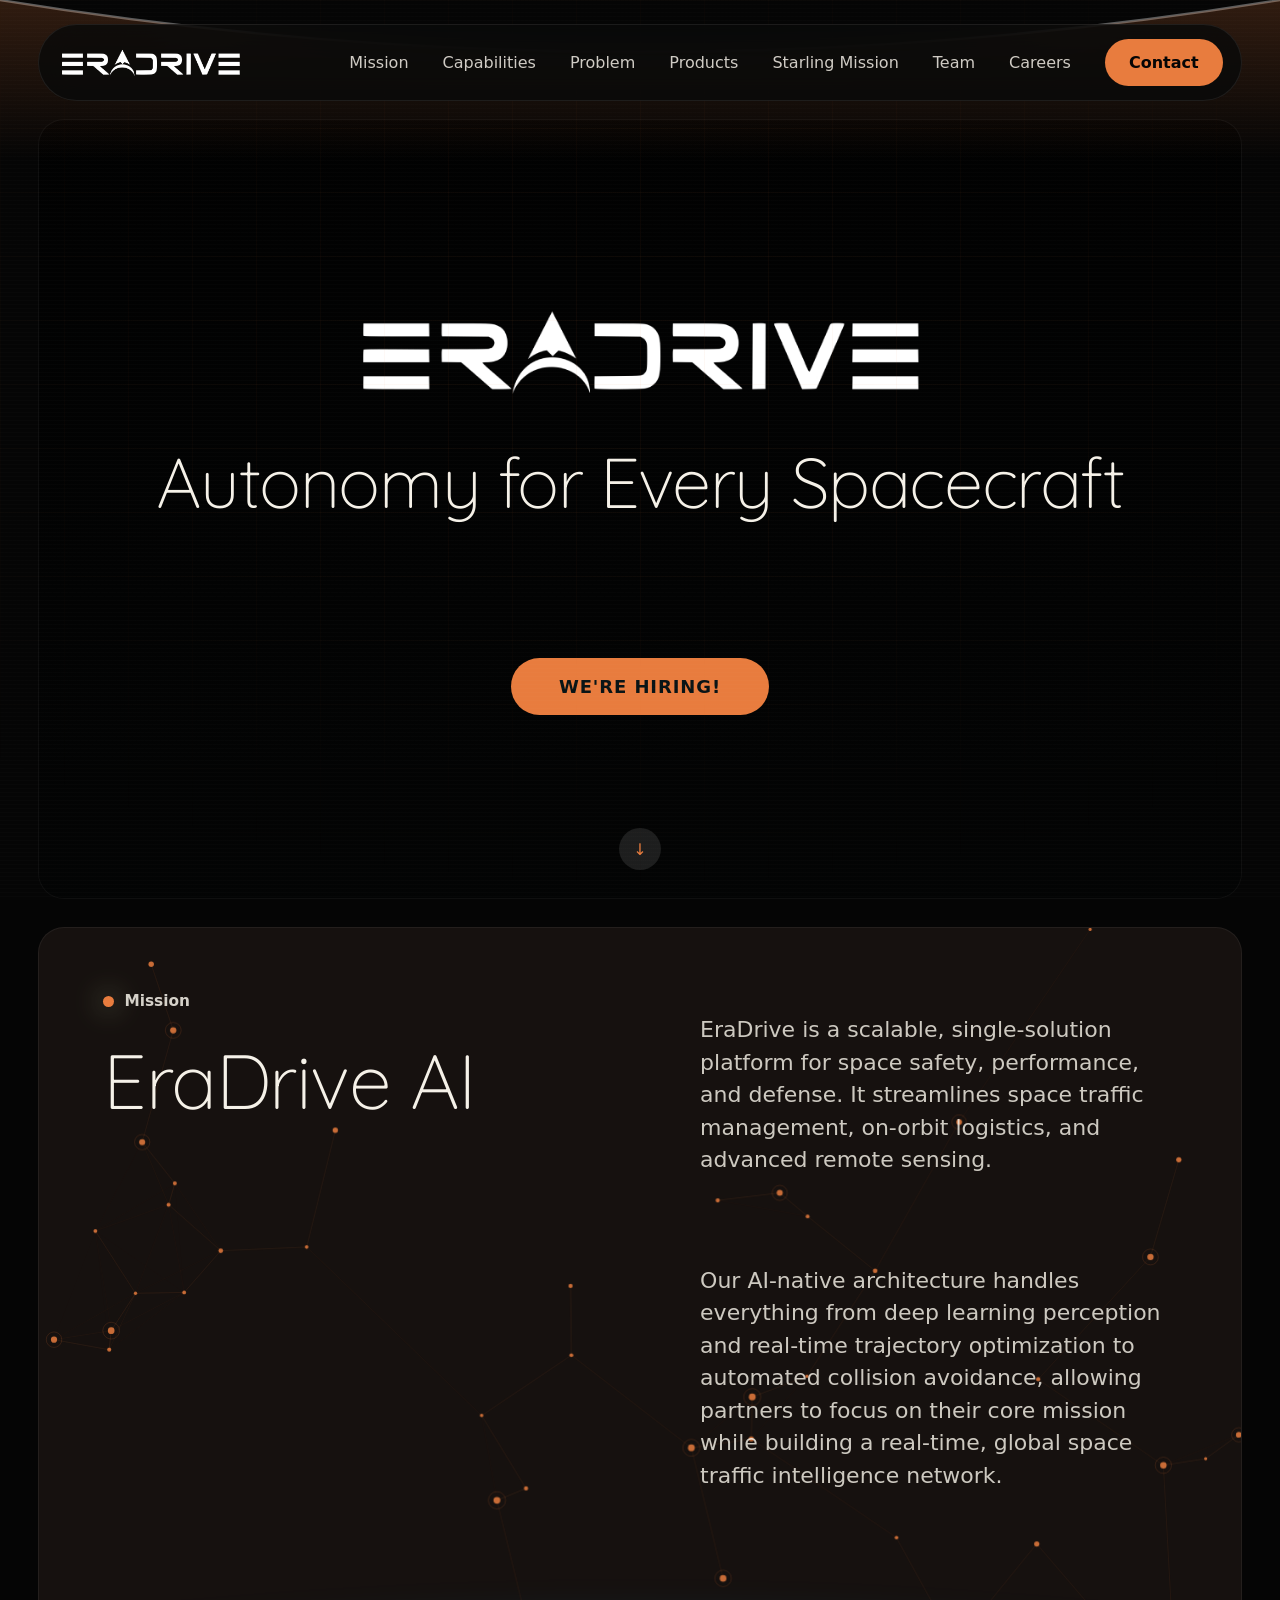
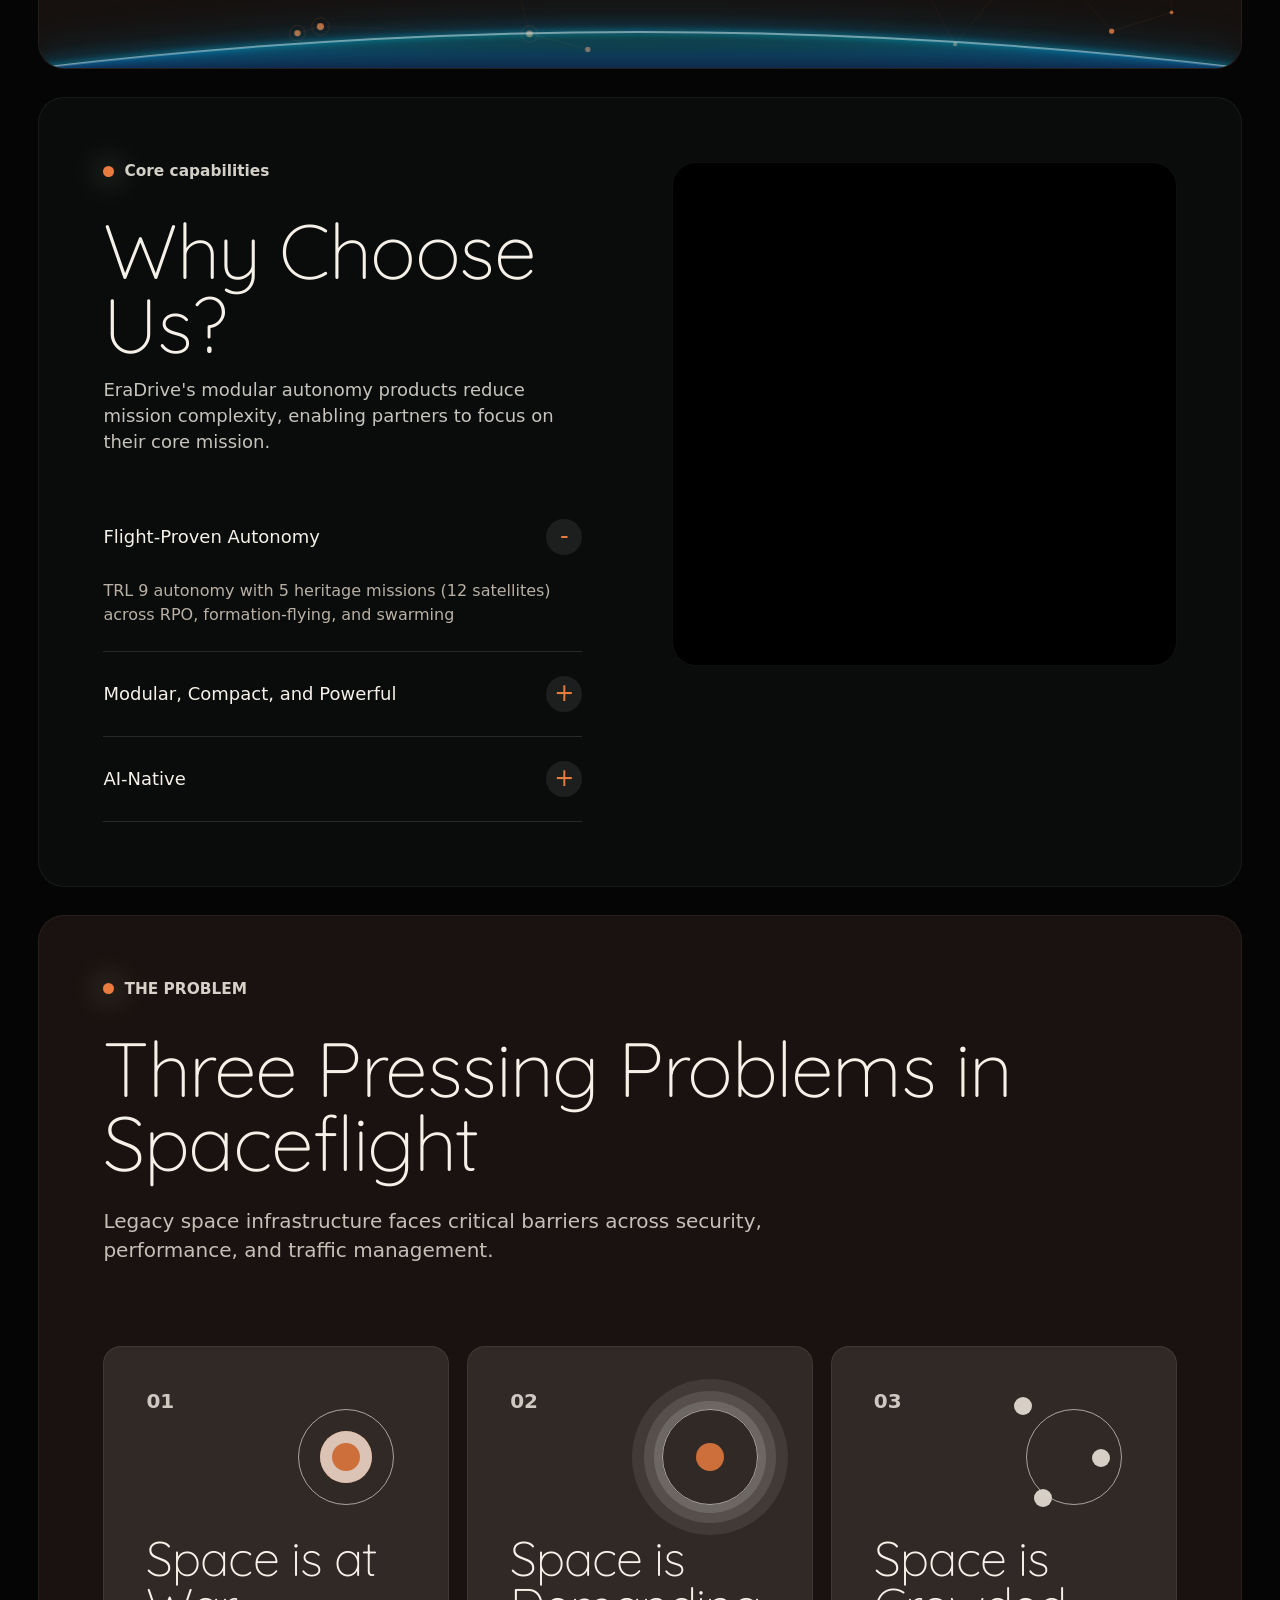
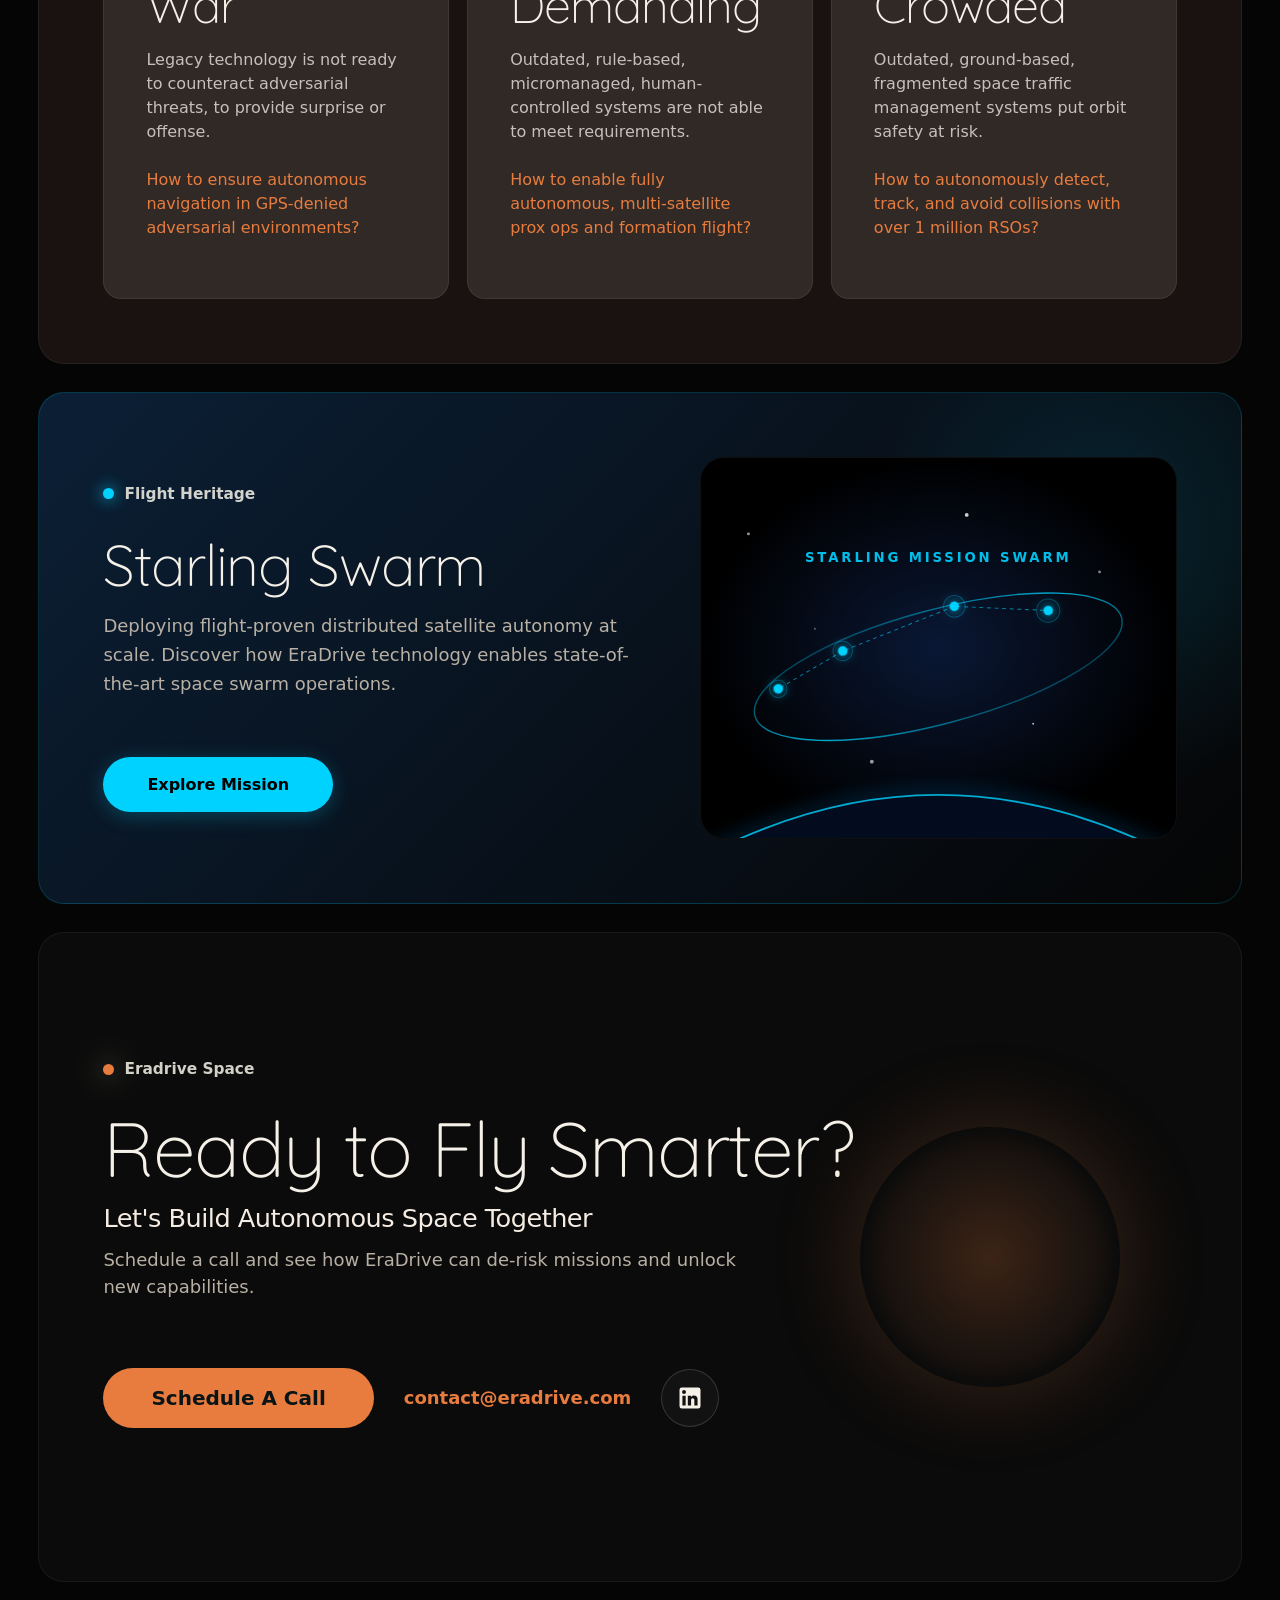
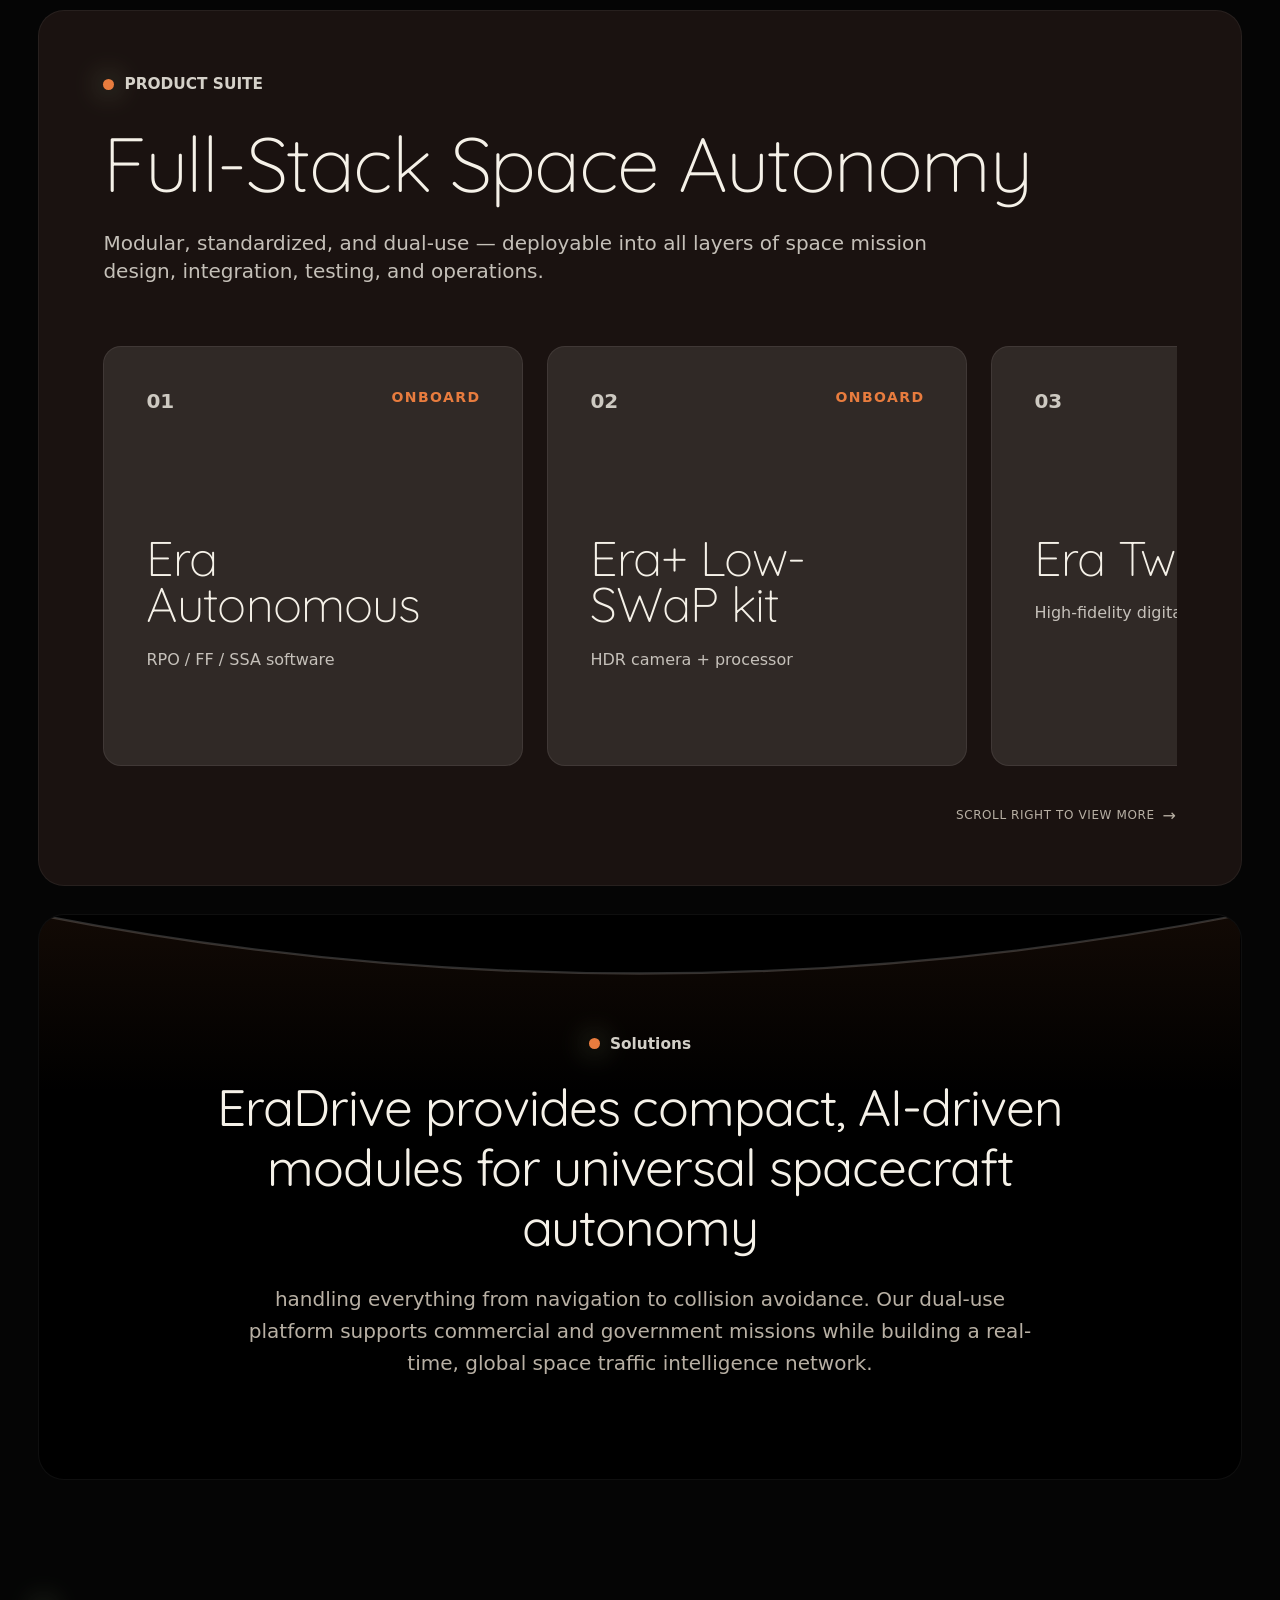
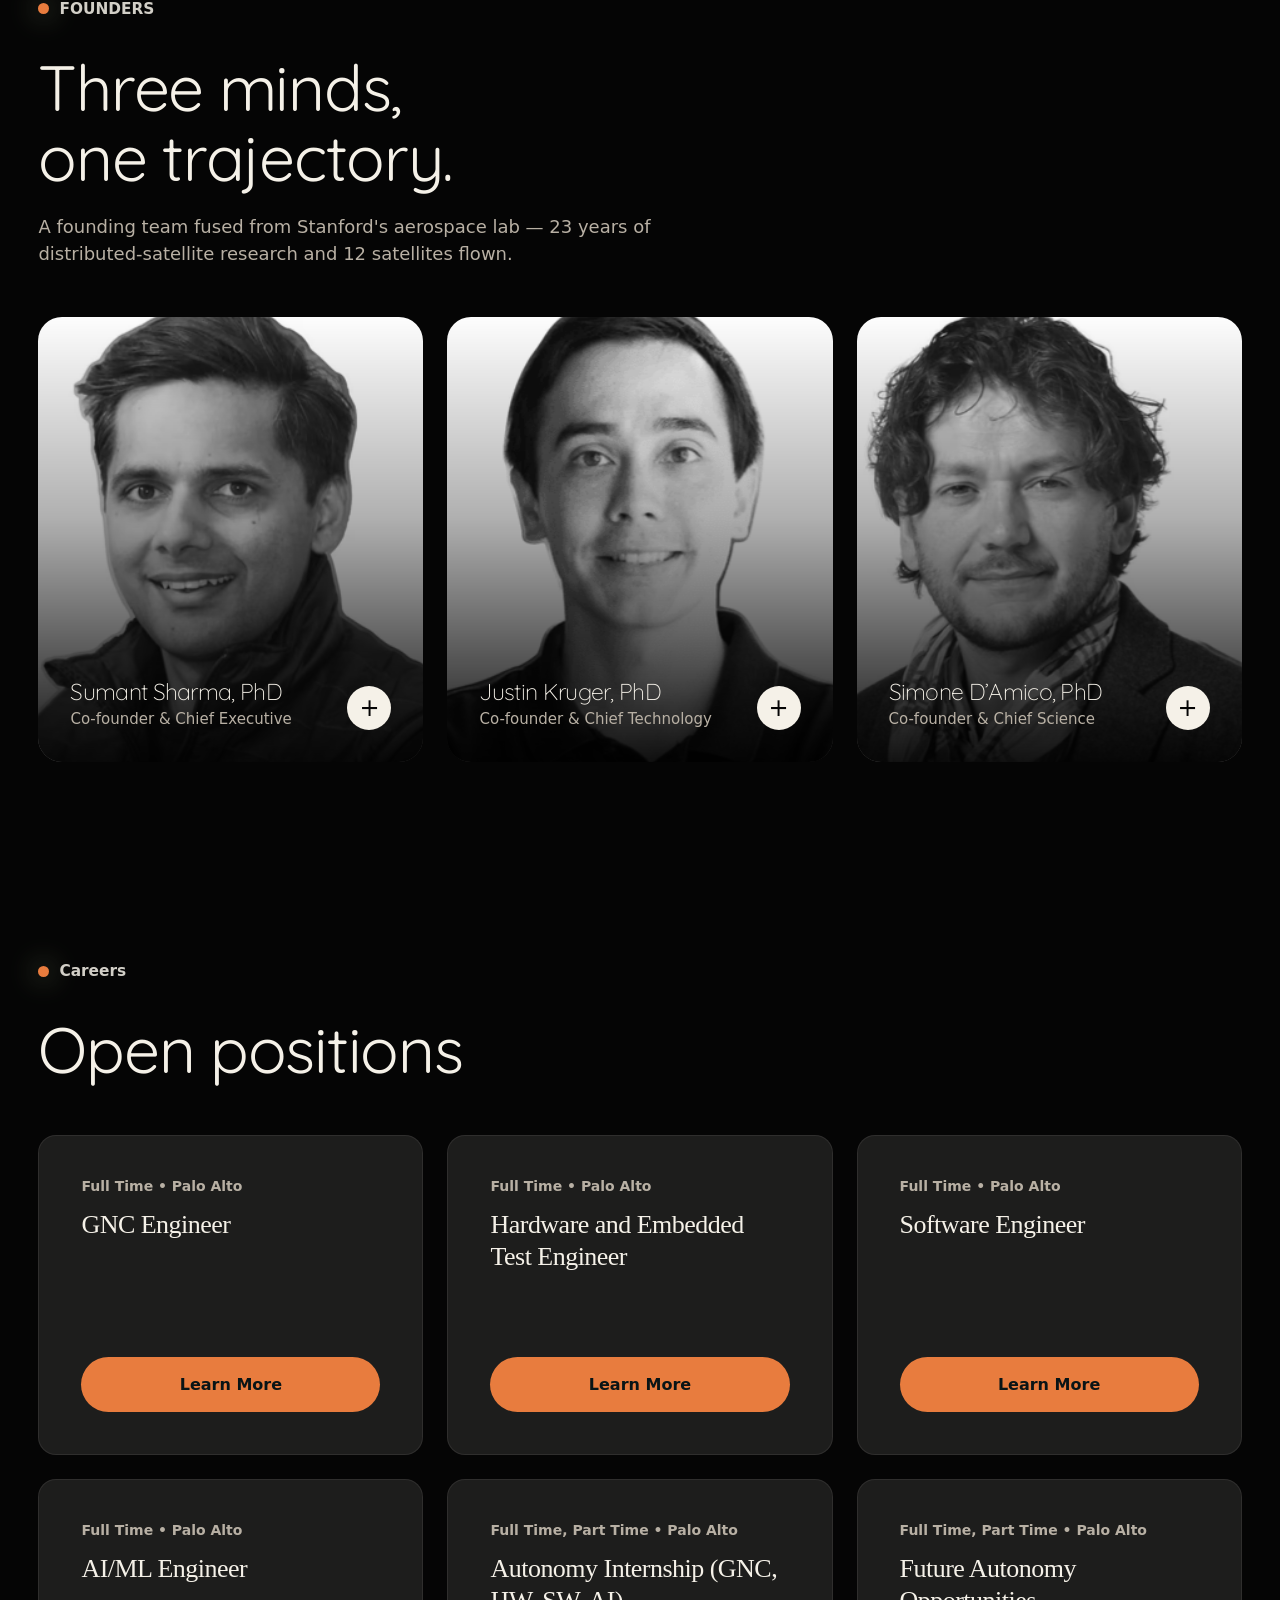
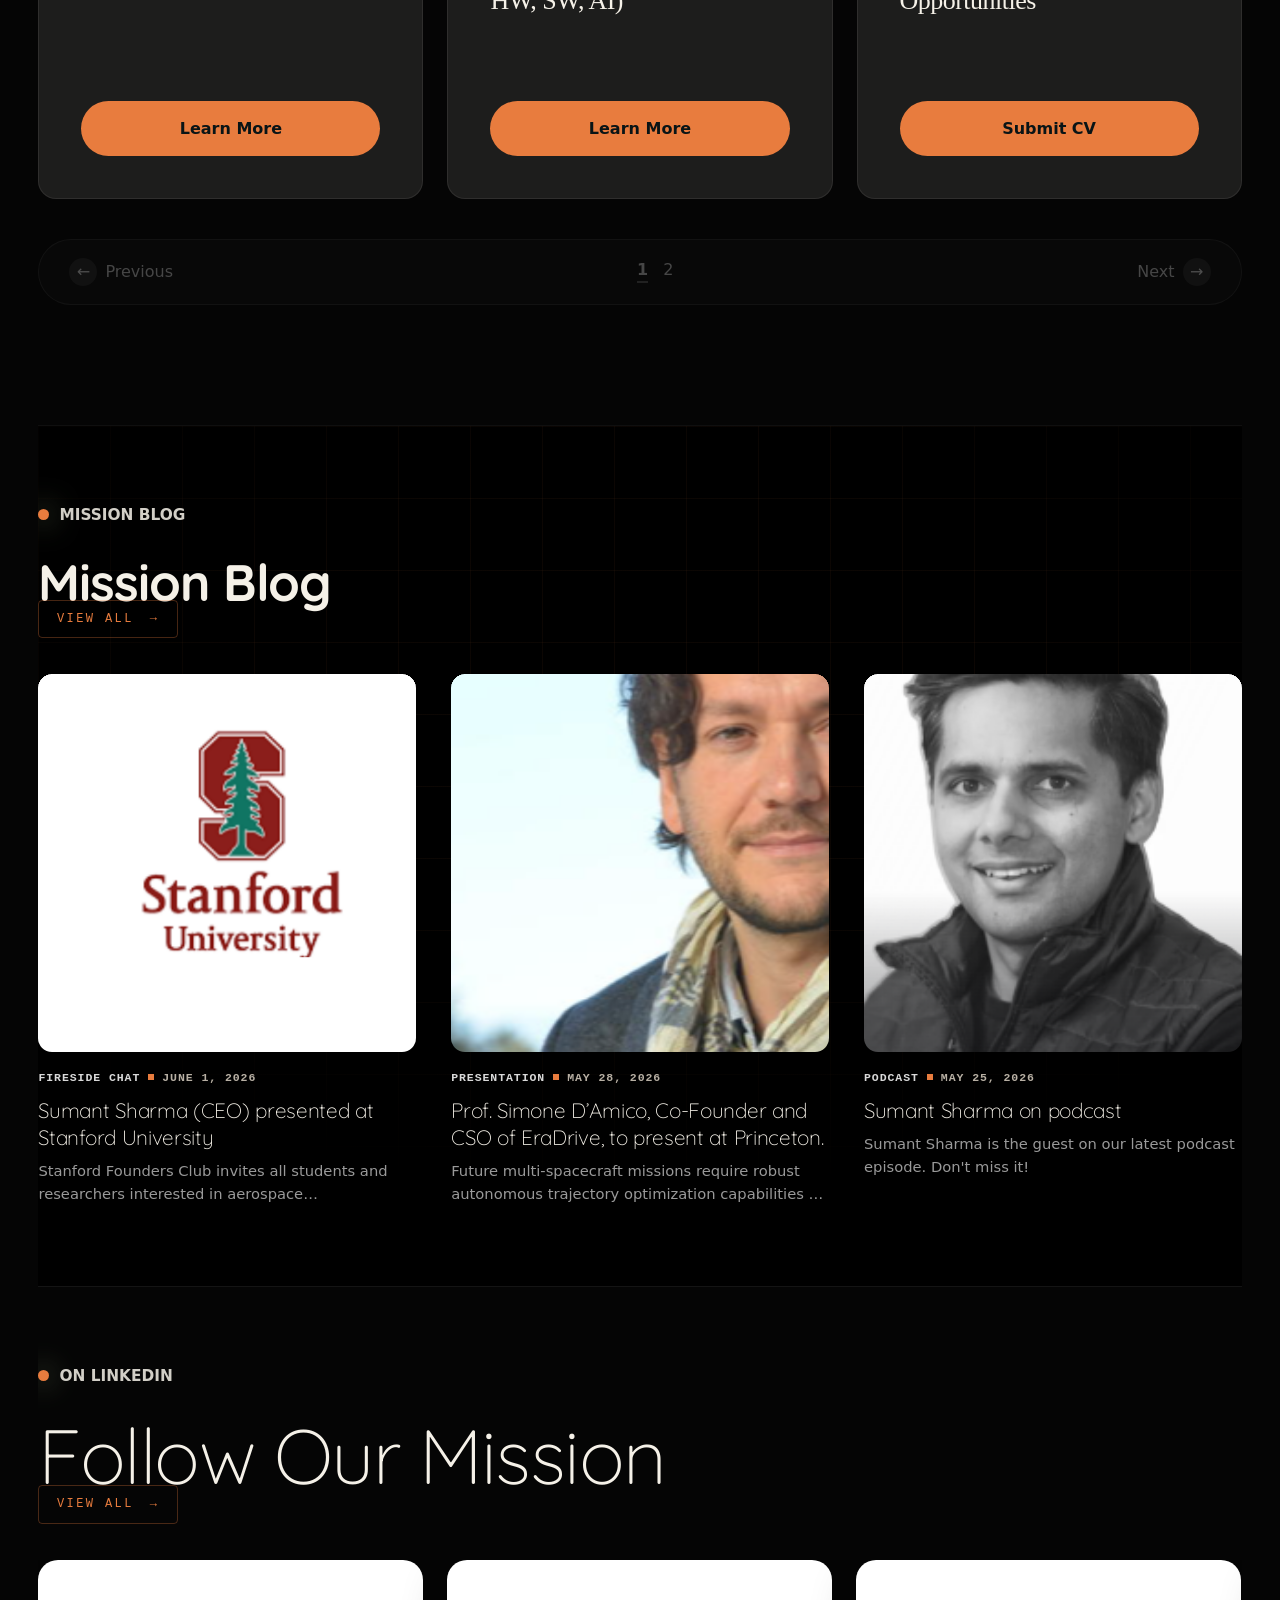
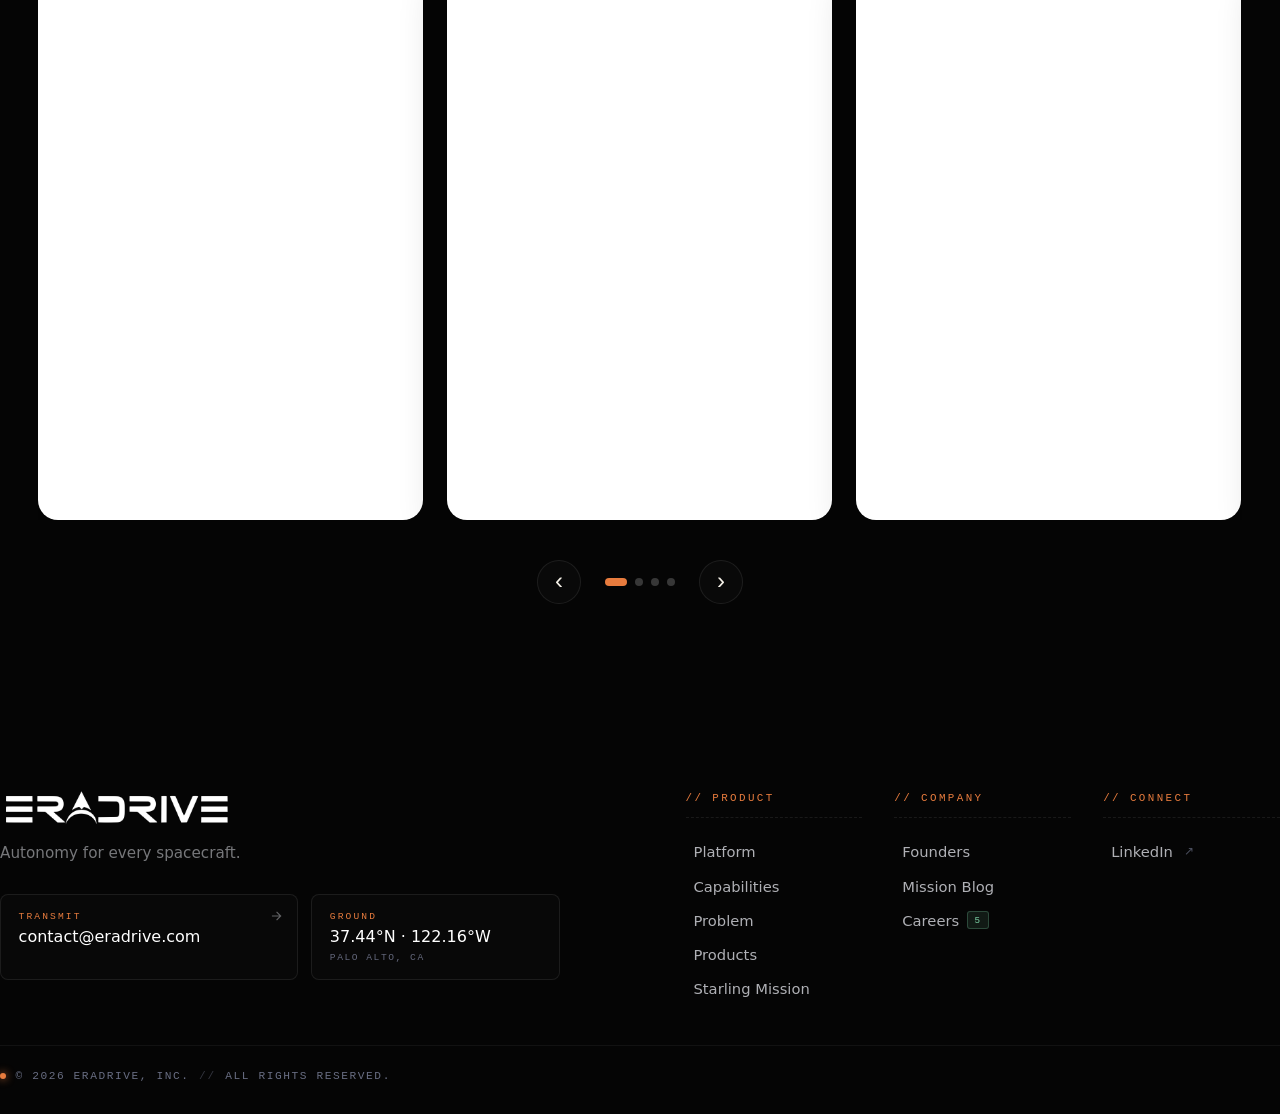
==== index.html @ 922324ce "style: Make Careers grid buttons taller and larger" ====
<!doctype html>
<html lang="it">
<head>
  <meta charset="utf-8" />
  <meta name="viewport" content="width=device-width, initial-scale=1" />
  <title>EraDrive — Autonomy for Every Spacecraft</title>
  <link rel="stylesheet" href="style.css" />
</head>
<body>
  <header class="site-header">
    <a class="brand" href="#">
      <img src="data/logo.png" alt="EraDrive Logo" style="height: 32px; width: auto; display: block;">
    </a>
    <button class="menu-toggle" aria-label="Toggle Menu">
      <span></span>
      <span></span>
      <span></span>
    </button>
    <nav class="nav" aria-label="Main Navigation">
      <a href="#intro">Mission</a>
      <a href="#sistema">Capabilities</a>
      <a href="#lavorazioni">Problem</a>
      <a href="#products">Products</a>
      <a href="html/starling_mission.html">Starling Mission</a>
      <a href="#team">Team</a>
      <a href="#careers">Careers</a>
      <a href="#contatti" class="nav-cta">Contact</a>
    </nav>
  </header>

  <main>
    <section class="hero section-card dark-hero" style="position: relative; overflow: hidden; background: #000;">
      <video autoplay loop muted playsinline style="position: absolute; inset: 0; width: 100%; height: 100%; object-fit: cover; z-index: 0; opacity: 0.65;">
        <source src="data/video_hero.mp4" type="video/mp4">
      </video>
      <div style="position: absolute; inset: 0; background: linear-gradient(to bottom, rgba(5,6,6,0.25), rgba(5,6,6,0.65)); z-index: 1;"></div>
      <div class="hero-content" style="position: relative; z-index: 2;">
        <div class="hero-logo-wrap" style="margin-bottom: 2.5rem;">
          <img src="data/logo.png" alt="EraDrive Logo" style="height: clamp(60px, 8vw, 100px); width: auto;">
        </div>
        <h1>Autonomy for Every Spacecraft</h1>
        <div style="margin-top: 3.5rem;">
          <a href="https://www.eradrive.space/careers" target="_blank" class="button" style="text-transform: uppercase; letter-spacing: 0.05em; font-size: 18px; padding: 18px 48px;">We're Hiring!</a>
        </div>
      </div>
      <a href="#intro" class="scroll-dot" aria-label="Scorri alla sezione successiva" style="z-index: 2;">↓</a>
    </section>

    <section id="intro" class="split-card section-card">
      <canvas id="swarm-canvas" style="position: absolute; inset: 0; width: 100%; height: 100%; pointer-events: none; z-index: 1;"></canvas>
      <div style="position: relative; z-index: 2;">
        <p class="eyebrow"><span></span>Mission</p>
        <h2>EraDrive AI</h2>
      </div>
      <div class="text-columns" style="position: relative; z-index: 2;">
        <p>EraDrive is a scalable, single-solution platform for space safety, performance, and defense. It streamlines space traffic management, on-orbit logistics, and advanced remote sensing.</p>
        <p>Our AI-native architecture handles everything from deep learning perception and real-time trajectory optimization to automated collision avoidance, allowing partners to focus on their core mission while building a real-time, global space traffic intelligence network.</p>
      </div>
      <!-- Stylized Earth curve horizon SVG -->
      <svg viewBox="0 0 1440 200" preserveAspectRatio="none" style="position: absolute; bottom: 0; left: 0; width: 100%; height: 160px; pointer-events: none; z-index: 1;">
        <defs>
          <linearGradient id="earth-glow" x1="0%" y1="100%" x2="0%" y2="0%">
            <stop offset="0%" stop-color="rgba(10, 58, 122, 0.6)" />
            <stop offset="40%" stop-color="rgba(0, 122, 194, 0.4)" />
            <stop offset="75%" stop-color="rgba(0, 180, 204, 0.2)" />
            <stop offset="95%" stop-color="rgba(0, 245, 204, 0.08)" />
            <stop offset="100%" stop-color="rgba(0, 0, 0, 0)" />
          </linearGradient>
        </defs>
        <!-- Atmospheric glows radiating UPWARDS from the Earth's curve -->
        <path d="M 0,200 Q 720,110 1440,200" fill="none" stroke="rgba(0, 180, 255, 0.08)" stroke-width="60" style="filter: blur(20px);" />
        <path d="M 0,200 Q 720,110 1440,200" fill="none" stroke="rgba(0, 180, 255, 0.15)" stroke-width="25" style="filter: blur(8px);" />
        <path d="M 0,200 Q 720,110 1440,200" fill="none" stroke="rgba(0, 210, 255, 0.25)" stroke-width="8" style="filter: blur(3px);" />
        
        <!-- The sharp Earth atmosphere line -->
        <path d="M 0,200 Q 720,110 1440,200" fill="none" stroke="rgba(255, 255, 255, 0.45)" stroke-width="2.5" />
        
        <!-- Under-curve Earth glow -->
        <path d="M 0,200 Q 720,110 1440,200 L 1440,200 L 0,200 Z" fill="url(#earth-glow)" opacity="0.9" />
      </svg>
    </section>

    <section id="sistema" class="feature-section">
      <div class="feature-copy">
        <p class="eyebrow"><span></span>Core capabilities</p>
        <h2>Why Choose Us?</h2>
        <p style="margin: 15px 0 35px 0; color: rgba(245,241,232,.8); font-size: 18px; line-height: 1.45;">EraDrive's modular autonomy products reduce mission complexity, enabling partners to focus on their core mission.</p>
        <div class="accordion-list">
          <div class="accordion-item active">
            <button class="accordion-trigger">Flight-Proven Autonomy <span class="accordion-icon">-</span></button>
            <div class="accordion-content">
              <p>TRL 9 autonomy with 5 heritage missions (12 satellites) across RPO, formation-flying, and swarming</p>
            </div>
          </div>
          <div class="accordion-item">
            <button class="accordion-trigger">Modular, Compact, and Powerful <span class="accordion-icon">+</span></button>
            <div class="accordion-content">
              <p>Standardized software-hardware kits that integrate with any spacecraft bus via common interfaces</p>
            </div>
          </div>
          <div class="accordion-item">
            <button class="accordion-trigger">AI-Native <span class="accordion-icon">+</span></button>
            <div class="accordion-content">
              <p>Deep learning perception, trajectory optimization, reasoning, and space traffic management built-in</p>
            </div>
          </div>
        </div>
      </div>
      <figure class="media-card" style="border-radius: 24px; overflow: hidden; background: #000; border: 1px solid rgba(255,255,255,0.06);">
        <video autoplay loop muted playsinline style="width: 100%; aspect-ratio: 1 / 1; object-fit: cover; display: block; border-radius: 24px;">
          <source src="data/video_product.mp4" type="video/mp4">
        </video>
      </figure>
    </section>


    <section id="lavorazioni" class="cards-section dark-block">
      <p class="eyebrow"><span></span>THE PROBLEM</p>
      <h2>Three Pressing Problems in Spaceflight</h2>
      <p class="section-lead">Legacy space infrastructure faces critical barriers across security, performance, and traffic management.</p>
      <div class="cards-grid">
        <article class="service-card">
          <div class="card-number">01</div>
          <div class="line-icon atom"></div>
          <h3>Space is at War</h3>
          <p style="margin-top: 20px; font-size: 16px; line-height: 1.5;">Legacy technology is not ready to counteract adversarial threats, to provide surprise or offense.<br><br><span style="color: var(--acid); font-weight: 500;">How to ensure autonomous navigation in GPS-denied adversarial environments?</span></p>
        </article>
        <article class="service-card">
          <div class="card-number">02</div>
          <div class="line-icon rings"></div>
          <h3>Space is Demanding</h3>
          <p style="margin-top: 20px; font-size: 16px; line-height: 1.5;">Outdated, rule-based, micromanaged, human-controlled systems are not able to meet requirements.<br><br><span style="color: var(--acid); font-weight: 500;">How to enable fully autonomous, multi-satellite prox ops and formation flight?</span></p>
        </article>
        <article class="service-card">
          <div class="card-number">03</div>
          <div class="line-icon nodes"></div>
          <h3>Space is Crowded</h3>
          <p style="margin-top: 20px; font-size: 16px; line-height: 1.5;">Outdated, ground-based, fragmented space traffic management systems put orbit safety at risk.<br><br><span style="color: var(--acid); font-weight: 500;">How to autonomously detect, track, and avoid collisions with over 1 million RSOs?</span></p>
        </article>
      </div>
    </section>

    <section id="starling-mission" class="split-card section-card" style="background: linear-gradient(135deg, #0b1f35 0%, #050505 100%); position: relative; overflow: hidden; border: 1px solid rgba(0, 210, 255, 0.18); min-height: 480px; margin-top: 28px;">
      <!-- Glowing atmosphere/nebula background -->
      <div style="position: absolute; right: -10%; top: -20%; width: 500px; height: 500px; border-radius: 50%; background: radial-gradient(circle, rgba(0, 210, 255, 0.12) 0%, transparent 70%); pointer-events: none; z-index: 1;"></div>
      
      <div style="position: relative; z-index: 2; display: flex; flex-direction: column; justify-content: center;">
        <p class="eyebrow"><span style="background: #00d2ff; box-shadow: 0 0 15px #00d2ff;"></span>Flight Heritage</p>
        <h2 style="font-family: 'Quicksand', sans-serif; font-size: clamp(36px, 4.5vw, 76px); color: var(--text);">Starling Swarm</h2>
        <p style="margin-top: 20px; font-size: 18px; color: var(--muted); line-height: 1.6; max-width: 600px;">
          Deploying flight-proven distributed satellite autonomy at scale. Discover how EraDrive technology enables state-of-the-art space swarm operations.
        </p>
        <div style="margin-top: 40px;">
          <a href="html/starling_mission.html" class="button" style="margin: 0; padding: 18px 44px; font-size: 16px; border-radius: 999px; background: #00d2ff; color: #000; font-weight: 600; box-shadow: 0 4px 20px rgba(0, 210, 255, 0.25);">Explore Mission</a>
        </div>
      </div>
      
      <figure class="media-card" style="position: relative; z-index: 2; border-radius: 24px; overflow: hidden; background: #000; border: 1px solid rgba(255,255,255,0.06); align-self: center; margin: 0;">
        <!-- Visual representation of satellite constellation / orbit -->
        <svg viewBox="0 0 500 400" style="width: 100%; aspect-ratio: 1.25 / 1; display: block;">
          <defs>
            <radialGradient id="space-grad" cx="50%" cy="50%" r="50%">
              <stop offset="0%" stop-color="#0a1835" />
              <stop offset="100%" stop-color="#000" />
            </radialGradient>
            <linearGradient id="orbit-glow" x1="0%" y1="0%" x2="100%" y2="100%">
              <stop offset="0%" stop-color="#00d2ff" stop-opacity="0.1" />
              <stop offset="50%" stop-color="#00d2ff" stop-opacity="0.8" />
              <stop offset="100%" stop-color="#00d2ff" stop-opacity="0.1" />
            </linearGradient>
          </defs>
          <rect width="100%" height="100%" fill="url(#space-grad)" />
          
          <!-- Stars -->
          <circle cx="50" cy="80" r="1.5" fill="#fff" opacity="0.6"/>
          <circle cx="120" cy="180" r="1" fill="#fff" opacity="0.4"/>
          <circle cx="280" cy="60" r="2" fill="#fff" opacity="0.8"/>
          <circle cx="420" cy="120" r="1.5" fill="#fff" opacity="0.5"/>
          <circle cx="350" cy="280" r="1" fill="#fff" opacity="0.7"/>
          <circle cx="180" cy="320" r="2" fill="#fff" opacity="0.6"/>
          
          <!-- Earth limb -->
          <path d="M -50 450 Q 250 260 550 450 Z" fill="none" stroke="#0072c2" stroke-width="6" style="filter: blur(10px);" opacity="0.6" />
          <path d="M -50 450 Q 250 260 550 450 Z" fill="#030c1e" />
          <path d="M -50 450 Q 250 260 550 450 Z" fill="none" stroke="#00d2ff" stroke-width="2" opacity="0.8" />
          
          <!-- Orbit paths -->
          <ellipse cx="250" cy="220" rx="200" ry="60" fill="none" stroke="url(#orbit-glow)" stroke-width="1.5" transform="rotate(-15 250 220)" />
          
          <!-- Satellite Swarm Dots (Starling) with SMIL motion animations -->
          <g transform="rotate(-15 250 220)">
            <!-- Sat 1 -->
            <circle cx="80" cy="200" r="5" fill="#00d2ff" style="filter: drop-shadow(0 0 6px #00d2ff);">
              <animate attributeName="cx" values="80;83;77;80" dur="7s" repeatCount="indefinite" />
              <animate attributeName="cy" values="200;197;203;200" dur="7s" repeatCount="indefinite" />
            </circle>
            <circle cx="80" cy="200" r="12" fill="none" stroke="#00d2ff" stroke-width="1" opacity="0.3">
              <animate attributeName="cx" values="80;83;77;80" dur="7s" repeatCount="indefinite" />
              <animate attributeName="cy" values="200;197;203;200" dur="7s" repeatCount="indefinite" />
              <animate attributeName="r" values="9;14;9" dur="3s" repeatCount="indefinite" />
            </circle>
            <line x1="80" y1="200" x2="160" y2="175" stroke="#00d2ff" stroke-width="1" stroke-dasharray="4,4" opacity="0.6">
              <animate attributeName="x1" values="80;83;77;80" dur="7s" repeatCount="indefinite" />
              <animate attributeName="y1" values="200;197;203;200" dur="7s" repeatCount="indefinite" />
              <animate attributeName="x2" values="160;157;163;160" dur="9s" repeatCount="indefinite" />
              <animate attributeName="y2" values="175;178;172;175" dur="9s" repeatCount="indefinite" />
              <animate attributeName="stroke-dashoffset" values="0;-20" dur="2s" repeatCount="indefinite" />
            </line>
            
            <!-- Sat 2 -->
            <circle cx="160" cy="175" r="5" fill="#00d2ff" style="filter: drop-shadow(0 0 6px #00d2ff);">
              <animate attributeName="cx" values="160;157;163;160" dur="9s" repeatCount="indefinite" />
              <animate attributeName="cy" values="175;178;172;175" dur="9s" repeatCount="indefinite" />
            </circle>
            <circle cx="160" cy="175" r="12" fill="none" stroke="#00d2ff" stroke-width="1" opacity="0.3">
              <animate attributeName="cx" values="160;157;163;160" dur="9s" repeatCount="indefinite" />
              <animate attributeName="cy" values="175;178;172;175" dur="9s" repeatCount="indefinite" />
              <animate attributeName="r" values="9;14;9" dur="3.5s" repeatCount="indefinite" />
            </circle>
            <line x1="160" y1="175" x2="280" y2="165" stroke="#00d2ff" stroke-width="1" stroke-dasharray="4,4" opacity="0.6">
              <animate attributeName="x1" values="160;157;163;160" dur="9s" repeatCount="indefinite" />
              <animate attributeName="y1" values="175;178;172;175" dur="9s" repeatCount="indefinite" />
              <animate attributeName="x2" values="280;284;276;280" dur="8s" repeatCount="indefinite" />
              <animate attributeName="y2" values="165;162;168;165" dur="8s" repeatCount="indefinite" />
              <animate attributeName="stroke-dashoffset" values="0;-20" dur="2s" repeatCount="indefinite" />
            </line>
            
            <!-- Sat 3 -->
            <circle cx="280" cy="165" r="5" fill="#00d2ff" style="filter: drop-shadow(0 0 6px #00d2ff);">
              <animate attributeName="cx" values="280;284;276;280" dur="8s" repeatCount="indefinite" />
              <animate attributeName="cy" values="165;162;168;165" dur="8s" repeatCount="indefinite" />
            </circle>
            <circle cx="280" cy="165" r="12" fill="none" stroke="#00d2ff" stroke-width="1" opacity="0.3">
              <animate attributeName="cx" values="280;284;276;280" dur="8s" repeatCount="indefinite" />
              <animate attributeName="cy" values="165;162;168;165" dur="8s" repeatCount="indefinite" />
              <animate attributeName="r" values="9;14;9" dur="4s" repeatCount="indefinite" />
            </circle>
            <line x1="280" y1="165" x2="380" y2="190" stroke="#00d2ff" stroke-width="1" stroke-dasharray="4,4" opacity="0.6">
              <animate attributeName="x1" values="280;284;276;280" dur="8s" repeatCount="indefinite" />
              <animate attributeName="y1" values="165;162;168;165" dur="8s" repeatCount="indefinite" />
              <animate attributeName="x2" values="380;377;383;380" dur="10s" repeatCount="indefinite" />
              <animate attributeName="y2" values="190;193;187;190" dur="10s" repeatCount="indefinite" />
              <animate attributeName="stroke-dashoffset" values="0;-20" dur="2s" repeatCount="indefinite" />
            </line>
            
            <!-- Sat 4 -->
            <circle cx="380" cy="190" r="5" fill="#00d2ff" style="filter: drop-shadow(0 0 6px #00d2ff);">
              <animate attributeName="cx" values="380;377;383;380" dur="10s" repeatCount="indefinite" />
              <animate attributeName="cy" values="190;193;187;190" dur="10s" repeatCount="indefinite" />
            </circle>
            <circle cx="380" cy="190" r="12" fill="none" stroke="#00d2ff" stroke-width="1" opacity="0.3">
              <animate attributeName="cx" values="380;377;383;380" dur="10s" repeatCount="indefinite" />
              <animate attributeName="cy" values="190;193;187;190" dur="10s" repeatCount="indefinite" />
              <animate attributeName="r" values="9;14;9" dur="4.5s" repeatCount="indefinite" />
            </circle>
          </g>
          
          <text x="250" y="110" text-anchor="middle" fill="#00d2ff" font-family="var(--sans)" font-size="14" font-weight="600" letter-spacing="3" opacity="0.9">STARLING MISSION SWARM</text>
        </svg>
      </figure>
    </section>

    <section class="minimal-section section-card" style="padding-bottom: 90px; overflow: hidden;">
      <p class="eyebrow"><span></span>Eradrive Space</p>
      <h2>Ready to Fly Smarter?</h2>
      <h3 style="font-family: var(--sans); font-size: clamp(22px, 2vw, 30px); font-weight: 500; margin-top: 20px; color: var(--cream); letter-spacing: -0.02em;">Let's Build Autonomous Space Together</h3>
      <p style="margin-top: 15px; font-size: 18px; color: var(--muted); max-width: 650px; line-height: 1.5;">Schedule a call and see how EraDrive can de‑risk missions and unlock new capabilities.</p>
      <div class="cta-actions-wrap" style="margin-top: 50px; display: flex; align-items: center; gap: 30px; flex-wrap: wrap; position: relative; z-index: 5;">
        <a href="https://calendly.com/sumant-eradrive/30min" target="_blank" class="button" style="margin: 0; padding: 18px 48px; border-radius: 999px;">Schedule A Call</a>
        <a href="mailto:contact@eradrive.com" style="font-family: var(--sans); font-size: 18px; color: var(--acid); font-weight: 600;">contact@eradrive.com</a>
        <a class="linkedin-cta-link" href="https://www.linkedin.com/company/eradrive/" target="_blank" style="display: inline-flex; align-items: center; justify-content: center; width: 58px; height: 58px; border-radius: 50%; border: 1px solid rgba(255,255,255,0.15); color: var(--text); background: rgba(255,255,255,0.03); transition: all 0.3s ease;" onmouseover="this.style.borderColor='var(--acid)'; this.style.color='var(--acid)'" onmouseout="this.style.borderColor='rgba(255,255,255,0.15)'; this.style.color='var(--text)'">
          <svg viewBox="0 0 24 24" width="28" height="28" fill="currentColor">
            <path d="M19 3a2 2 0 0 1 2 2v14a2 2 0 0 1-2 2H5a2 2 0 0 1-2-2V5a2 2 0 0 1 2-2h14m-.5 15.5v-5.3a3.26 3.26 0 0 0-3.26-3.26c-.85 0-1.84.52-2.32 1.3v-1.11h-2.79v8.37h2.79v-4.93c0-.77.62-1.4 1.39-1.4a1.4 1.4 0 0 1 1.4 1.4v4.93h2.79M6.88 8.56a1.68 1.68 0 0 0 1.68-1.68c0-.93-.75-1.69-1.68-1.69a1.69 1.69 0 0 0-1.69 1.69c0 .93.76 1.68 1.69 1.68m1.39 9.94v-8.37H5.5v8.37h2.77z"/>
          </svg>
        </a>
      </div>
      <div class="orb"></div>
    </section>

    <section id="products" class="cards-section dark-block" style="margin-top: 28px; padding-bottom: 60px;">
      <p class="eyebrow"><span></span>PRODUCT SUITE</p>
      <h2>Full-Stack Space Autonomy</h2>
      <p class="section-lead" style="max-width: 900px; margin-bottom: 40px;">Modular, standardized, and dual-use — deployable into all layers of space mission design, integration, testing, and operations.</p>
      
      <!-- Horizontal scroll container -->
      <div class="products-scroll-container" style="display: flex; gap: 24px; overflow-x: auto; padding: 20px 0 30px; scroll-snap-type: x mandatory; scrollbar-width: thin; -webkit-overflow-scrolling: touch;">
        <!-- Product 1 -->
        <article class="service-card" style="flex: 0 0 420px; min-height: 420px; scroll-snap-align: start; flex-shrink: 0;">
          <div class="card-number">01</div>
          <div style="position: absolute; top: 42px; right: 42px; font-family: var(--sans); font-size: 14px; font-weight: 600; color: var(--acid); letter-spacing: 0.1em; text-transform: uppercase;">ONBOARD</div>
          <h3>Era Autonomous</h3>
          <p style="margin-top: 20px; font-size: 16px; line-height: 1.5; color: rgba(245,241,232,.76);">RPO / FF / SSA software</p>
        </article>
        
        <!-- Product 2 -->
        <article class="service-card" style="flex: 0 0 420px; min-height: 420px; scroll-snap-align: start; flex-shrink: 0;">
          <div class="card-number">02</div>
          <div style="position: absolute; top: 42px; right: 42px; font-family: var(--sans); font-size: 14px; font-weight: 600; color: var(--acid); letter-spacing: 0.1em; text-transform: uppercase;">ONBOARD</div>
          <h3>Era+ Low-SWaP kit</h3>
          <p style="margin-top: 20px; font-size: 16px; line-height: 1.5; color: rgba(245,241,232,.76);">HDR camera + processor</p>
        </article>

        <!-- Product 3 -->
        <article class="service-card" style="flex: 0 0 420px; min-height: 420px; scroll-snap-align: start; flex-shrink: 0;">
          <div class="card-number">03</div>
          <div style="position: absolute; top: 42px; right: 42px; font-family: var(--sans); font-size: 14px; font-weight: 600; color: var(--acid); letter-spacing: 0.1em; text-transform: uppercase;">ONBOARD</div>
          <h3>Era Twin</h3>
          <p style="margin-top: 20px; font-size: 16px; line-height: 1.5; color: rgba(245,241,232,.76);">High-fidelity digital & robotic twin</p>
        </article>

        <!-- Product 4 -->
        <article class="service-card" style="flex: 0 0 420px; min-height: 420px; scroll-snap-align: start; flex-shrink: 0;">
          <div class="card-number">04</div>
          <div style="position: absolute; top: 42px; right: 42px; font-family: var(--sans); font-size: 14px; font-weight: 600; color: var(--acid); letter-spacing: 0.1em; text-transform: uppercase;">ONBOARD</div>
          <h3>Era Ground</h3>
          <p style="margin-top: 20px; font-size: 16px; line-height: 1.5; color: rgba(245,241,232,.76);">Cloud-based Era for automated ops</p>
        </article>

        <!-- Product 5 -->
        <article class="service-card offboard-card" style="flex: 0 0 420px; min-height: 420px; scroll-snap-align: start; flex-shrink: 0;">
          <div class="card-number">05</div>
          <div class="product-badge">OFFBOARD</div>
          <h3>Era AI</h3>
          <p style="margin-top: 20px; font-size: 16px; line-height: 1.5;">AI foundation model for ops</p>
        </article>

        <!-- Product 6 -->
        <article class="service-card offboard-card" style="flex: 0 0 420px; min-height: 420px; scroll-snap-align: start; flex-shrink: 0;">
          <div class="card-number">06</div>
          <div class="product-badge">OFFBOARD</div>
          <h3>Era Data</h3>
          <p style="margin-top: 20px; font-size: 16px; line-height: 1.5;">Aggregated low-latency space-object data</p>
        </article>

        <!-- Product 7 -->
        <article class="service-card offboard-card" style="flex: 0 0 420px; min-height: 420px; scroll-snap-align: start; flex-shrink: 0;">
          <div class="card-number">07</div>
          <div class="product-badge">OFFBOARD</div>
          <h3>Era Traffic</h3>
          <p style="margin-top: 20px; font-size: 16px; line-height: 1.5;">Real-time traffic & domain insights</p>
        </article>
      </div>
      
      <!-- Subtly indicate scrolling behavior -->
      <div style="text-align: right; color: var(--muted); font-size: 12px; font-family: var(--sans); letter-spacing: 0.05em; margin-top: 10px; display: flex; align-items: center; justify-content: flex-end; gap: 8px;">
        <span>SCROLL RIGHT TO VIEW MORE</span>
        <span style="font-size: 16px;">→</span>
      </div>
    </section>

    <section id="solutions" class="section-card" style="margin-top: 28px; background: #000; position: relative; overflow: hidden; min-height: 520px; display: flex; flex-direction: column; align-items: center; justify-content: center; text-align: center; border: 1px solid rgba(255,255,255,0.06); border-radius: 26px;">
      <!-- Planet curve horizon SVG -->
      <svg viewBox="0 0 1440 200" preserveAspectRatio="none" style="position: absolute; top: 0; left: 0; width: 100%; height: 180px; pointer-events: none; z-index: 1;">
        <defs>
          <linearGradient id="planet-glow" x1="0%" y1="0%" x2="0%" y2="100%">
            <stop offset="0%" stop-color="rgba(232, 124, 62, 0.22)" />
            <stop offset="100%" stop-color="rgba(232, 124, 62, 0)" />
          </linearGradient>
        </defs>
        <!-- The curved planet atmosphere line -->
        <path d="M 0,0 Q 720,130 1440,0" fill="none" stroke="rgba(255, 255, 255, 0.18)" stroke-width="2.5" />
        <!-- Under-curve atmosphere orange glow -->
        <path d="M 0,0 Q 720,130 1440,0 L 1440,200 L 0,200 Z" fill="url(#planet-glow)" opacity="0.35" />
      </svg>
      
      <div class="planet-content" style="position: relative; z-index: 2; max-width: 950px; padding: 120px 24px 60px;">
        <p class="eyebrow" style="justify-content: center; margin-bottom: 24px;"><span></span>Solutions</p>
        <h2 style="font-family: 'Quicksand', sans-serif; font-size: clamp(32px, 4vw, 52px); line-height: 1.18; color: var(--text); font-weight: 400; margin-bottom: 25px;">
          EraDrive provides compact, AI-driven modules for universal spacecraft autonomy
        </h2>
        <p style="font-size: 20px; line-height: 1.6; color: var(--muted); max-width: 820px; margin: 0 auto 40px; font-family: var(--sans);">
          handling everything from navigation to collision avoidance. Our dual-use platform supports commercial and government missions while building a real-time, global space traffic intelligence network.
      </div>
    </section>



    <section class="founders-section container" id="team" style="margin-top: 40px; padding: 80px 0;">
      <p class="eyebrow"><span></span>FOUNDERS</p>
      <div class="founders-intro">
        <h2 style="font-family: 'Quicksand', sans-serif; font-size: clamp(36px, 5vw, 64px); line-height: 1.1; font-weight: 400; margin-bottom: 20px;">Three minds,<br>one trajectory.</h2>
        <p style="font-size: 18px; color: var(--muted); line-height: 1.5; max-width: 700px;">A founding team fused from Stanford's aerospace lab — 23 years of distributed-satellite research and 12 satellites flown.</p>
      </div>
      
      <div class="founders-grid">
        <!-- Sumant Card -->
        <div class="founder-card">
          <div class="founder-img" style="background-image: url('data/sumant.avif');"></div>
          <div class="founder-card-content">
            <div class="founder-meta">
              <h3>Sumant Sharma, PhD</h3>
              <p>Co-founder & Chief Executive</p>
            </div>
            <a href="https://www.linkedin.com/in/sumantsharma/" target="_blank" class="founder-plus-btn">+</a>
          </div>
        </div>
        
        <!-- Justin Card -->
        <div class="founder-card">
          <div class="founder-img" style="background-image: url('data/justin.png');"></div>
          <div class="founder-card-content">
            <div class="founder-meta">
              <h3>Justin Kruger, PhD</h3>
              <p>Co-founder & Chief Technology</p>
            </div>
            <a href="https://www.linkedin.com/in/justinjessada/" target="_blank" class="founder-plus-btn">+</a>
          </div>
        </div>
        
        <!-- Simone Card -->
        <div class="founder-card">
          <div class="founder-img" style="background-image: url('data/simone.avif');"></div>
          <div class="founder-card-content">
            <div class="founder-meta">
              <h3>Simone D’Amico, PhD</h3>
              <p>Co-founder & Chief Science</p>
            </div>
            <a href="https://www.linkedin.com/in/damicosimone/" target="_blank" class="founder-plus-btn">+</a>
          </div>
        </div>
      </div>
      

    </section>

    <section class="careers-section container" id="careers" style="margin-top: 40px; padding: 80px 0; border-bottom: 1px solid var(--border-color);">
      <p class="eyebrow"><span></span>Careers</p>
      <h2 style="font-family: 'Quicksand', sans-serif; font-size: clamp(36px, 5vw, 64px); line-height: 1.1; font-weight: 400; margin-bottom: 50px;">Open positions</h2>
      
      <div class="careers-grid-new">
        <!-- Card 1 -->
        <article class="service-card" style="display: flex; flex-direction: column; justify-content: space-between; min-height: 320px; padding: 42px;">
          <div>
            <div class="card-number" style="font-family: var(--sans); font-size: 14px; font-weight: 600; color: var(--muted); margin-bottom: 15px;">Full Time • Palo Alto</div>
            <h3 style="font-family: var(--serif); font-size: 26px; font-weight: 400; line-height: 1.25; color: var(--text); margin-top: 0; letter-spacing: -0.02em;">GNC Engineer</h3>
          </div>
          <div style="margin-top: 30px;">
            <a href="https://www.eradrive.space/gnc-engineer" target="_blank" class="button" style="padding: 18px 32px; border-radius: 999px; font-size: 16px; display: inline-block; text-align: center; margin: 0; width: 100%;">Learn More</a>
          </div>
        </article>
        <!-- Card 2 -->
        <article class="service-card" style="display: flex; flex-direction: column; justify-content: space-between; min-height: 320px; padding: 42px;">
          <div>
            <div class="card-number" style="font-family: var(--sans); font-size: 14px; font-weight: 600; color: var(--muted); margin-bottom: 15px;">Full Time • Palo Alto</div>
            <h3 style="font-family: var(--serif); font-size: 26px; font-weight: 400; line-height: 1.25; color: var(--text); margin-top: 0; letter-spacing: -0.02em;">Hardware and Embedded Test Engineer</h3>
          </div>
          <div style="margin-top: 30px;">
            <a href="https://www.eradrive.space/hw-engineer" target="_blank" class="button" style="padding: 18px 32px; border-radius: 999px; font-size: 16px; display: inline-block; text-align: center; margin: 0; width: 100%;">Learn More</a>
          </div>
        </article>
        <!-- Card 3 -->
        <article class="service-card" style="display: flex; flex-direction: column; justify-content: space-between; min-height: 320px; padding: 42px;">
          <div>
            <div class="card-number" style="font-family: var(--sans); font-size: 14px; font-weight: 600; color: var(--muted); margin-bottom: 15px;">Full Time • Palo Alto</div>
            <h3 style="font-family: var(--serif); font-size: 26px; font-weight: 400; line-height: 1.25; color: var(--text); margin-top: 0; letter-spacing: -0.02em;">Software Engineer</h3>
          </div>
          <div style="margin-top: 30px;">
            <a href="https://www.eradrive.space/sw-engineer" target="_blank" class="button" style="padding: 18px 32px; border-radius: 999px; font-size: 16px; display: inline-block; text-align: center; margin: 0; width: 100%;">Learn More</a>
          </div>
        </article>
        <!-- Card 4 -->
        <article class="service-card" style="display: flex; flex-direction: column; justify-content: space-between; min-height: 320px; padding: 42px;">
          <div>
            <div class="card-number" style="font-family: var(--sans); font-size: 14px; font-weight: 600; color: var(--muted); margin-bottom: 15px;">Full Time • Palo Alto</div>
            <h3 style="font-family: var(--serif); font-size: 26px; font-weight: 400; line-height: 1.25; color: var(--text); margin-top: 0; letter-spacing: -0.02em;">AI/ML Engineer</h3>
          </div>
          <div style="margin-top: 30px;">
            <a href="https://www.eradrive.space/ai-engineer" target="_blank" class="button" style="padding: 18px 32px; border-radius: 999px; font-size: 16px; display: inline-block; text-align: center; margin: 0; width: 100%;">Learn More</a>
          </div>
        </article>
        <!-- Card 5 -->
        <article class="service-card" style="display: flex; flex-direction: column; justify-content: space-between; min-height: 320px; padding: 42px;">
          <div>
            <div class="card-number" style="font-family: var(--sans); font-size: 14px; font-weight: 600; color: var(--muted); margin-bottom: 15px;">Full Time, Part Time • Palo Alto</div>
            <h3 style="font-family: var(--serif); font-size: 26px; font-weight: 400; line-height: 1.25; color: var(--text); margin-top: 0; letter-spacing: -0.02em;">Autonomy Internship (GNC, HW, SW, AI)</h3>
          </div>
          <div style="margin-top: 30px;">
            <a href="https://www.eradrive.space/internship" target="_blank" class="button" style="padding: 18px 32px; border-radius: 999px; font-size: 16px; display: inline-block; text-align: center; margin: 0; width: 100%;">Learn More</a>
          </div>
        </article>
        <!-- Card 6 -->
        <article class="service-card" style="display: flex; flex-direction: column; justify-content: space-between; min-height: 320px; padding: 42px;">
          <div>
            <div class="card-number" style="font-family: var(--sans); font-size: 14px; font-weight: 600; color: var(--muted); margin-bottom: 15px;">Full Time, Part Time • Palo Alto</div>
            <h3 style="font-family: var(--serif); font-size: 26px; font-weight: 400; line-height: 1.25; color: var(--text); margin-top: 0; letter-spacing: -0.02em;">Future Autonomy Opportunities</h3>
          </div>
          <div style="margin-top: 30px;">
            <a href="mailto:contact@eradrive.com" class="button" style="padding: 18px 32px; border-radius: 999px; font-size: 16px; display: inline-block; text-align: center; margin: 0; width: 100%;">Submit CV</a>
          </div>
        </article>
      </div>

      <!-- Pagination controls (Inactive) -->
      <div style="margin-top: 40px; display: flex; justify-content: space-between; align-items: center; background: rgba(255,255,255,0.015); padding: 18px 30px; border-radius: 999px; border: 1px solid rgba(255,255,255,0.04); font-family: var(--sans); color: rgba(255,255,255,0.25);">
        <a href="#" style="display: flex; align-items: center; gap: 8px; color: inherit; pointer-events: none; text-decoration: none;">
          <span style="display: inline-flex; align-items: center; justify-content: center; width: 28px; height: 28px; border-radius: 50%; background: rgba(255,255,255,0.04); color: inherit;">←</span> Previous
        </a>
        <div style="display: flex; gap: 15px; color: inherit;">
          <span style="font-weight: 600; border-bottom: 2px solid rgba(255,255,255,0.1); padding-bottom: 2px;">1</span>
          <span>2</span>
        </div>
        <a href="#" style="display: flex; align-items: center; gap: 8px; color: inherit; pointer-events: none; text-decoration: none;">
          Next <span style="display: inline-flex; align-items: center; justify-content: center; width: 28px; height: 28px; border-radius: 50%; background: rgba(255,255,255,0.04); color: inherit;">→</span>
        </a>
      </div>
    </section>

    <section id="news-large" style="margin-top: 40px; padding: 80px 0; border-top: 1px solid rgba(255,255,255,0.06); position: relative; overflow: hidden;">
      <div class="news-bg-grid" aria-hidden="true"></div>
      <div class="news-inner">
        <header class="news-header">
          <div class="eyebrow">
            <span></span>
            MISSION BLOG
          </div>
          <div class="news-title-row">
            <h2 class="section-title">Mission Blog</h2>
            <a href="https://www.linkedin.com/company/eradrive" target="_blank" class="news-index">VIEW ALL <span>&rarr;</span></a>
          </div>
        </header>
        <div class="news-grid">
          <!-- Card 1 -->
          <a href="#" class="ncard" data-kind="MISSION">
            <div class="ncard-media">
              <div class="ncard-img" style="background-image: url('data/stanford_news.png'); background-size: contain; background-repeat: no-repeat; background-position: center; background-color: #ffffff;"></div>
            </div>
            <div class="ncard-body">
              <div class="ncard-meta-row">
                <span class="ncard-meta-tag">FIRESIDE CHAT</span>
                <span class="ncard-meta-dot"></span>
                <span class="ncard-meta-date">JUNE 1, 2026</span>
              </div>
              <h3>Sumant Sharma (CEO) presented at Stanford University</h3>
              <p>Stanford Founders Club invites all students and researchers interested in aerospace entrepreneurship to a fireside chat with Sumant Sharma, Co-Founder & CEO of EraDrive and Stanford AeroAstro alumnus, followed by a networking evening. Sumant will share how research from the Stanford Space Rendezvous Lab spun out into a spacecraft autonomy startup, lessons on building in the space sector, and what technical and commercial opportunities are emerging in on-orbit services.</p>
            </div>
          </a>
          <!-- Card 2 -->
          <a href="#" class="ncard" data-kind="PROGRAM" data-external-url="https://mae.princeton.edu/" data-external-label="Continue to Princeton MAE">
            <div class="ncard-media">
              <div class="ncard-img" style="background-image: url('data/simone_news.png');"></div>
            </div>
            <div class="ncard-body">
              <div class="ncard-meta-row">
                <span class="ncard-meta-tag">PRESENTATION</span>
                <span class="ncard-meta-dot"></span>
                <span class="ncard-meta-date">MAY 28, 2026</span>
              </div>
              <h3>Prof. Simone D’Amico, Co-Founder and CSO of EraDrive, to present at Princeton.</h3>
              <p>Future multi-spacecraft missions require robust autonomous trajectory optimization capabilities to ensure safe and efficient rendezvous operations. This capability hinges on solving non-convex constrained optimal control problems in real time, however traditional iterative methods such as sequential convex programming impose significant computational challenges.</p>
            </div>
          </a>
          <!-- Card 3 -->
          <a href="#" class="ncard" data-kind="FACILITY" data-external-url="https://youtu.be/GgekVeaf6nk" data-external-label="Watch on YouTube">
            <div class="ncard-media">
              <div class="ncard-img" style="background-image: url('data/sumant_news.png');"></div>
            </div>
            <div class="ncard-body">
              <div class="ncard-meta-row">
                <span class="ncard-meta-tag">PODCAST</span>
                <span class="ncard-meta-dot"></span>
                <span class="ncard-meta-date">MAY 25, 2026</span>
              </div>
              <h3>Sumant Sharma on podcast</h3>
              <p>Sumant Sharma is the guest on our latest podcast episode. Don't miss it!</p>
            </div>
          </a>
        </div>
      </div>
    </section>

    <section id="linkedin">
      <div class="linkedin-inner">
        <header class="news-header">
          <div class="eyebrow">
            <span></span>
            ON LINKEDIN
          </div>
          <div class="news-title-row">
            <h2 class="section-title">Follow Our Mission</h2>
            <a href="https://www.linkedin.com/company/eradrive" target="_blank" rel="noopener noreferrer" class="news-index">VIEW ALL <span>&rarr;</span></a>
          </div>
        </header>
        <div class="news-carousel-viewport">
          <div class="news-carousel-track">
            <!-- Slide 1 -->
            <div class="news-slide">
              <iframe src="https://www.linkedin.com/embed/feed/update/urn:li:share:7465815751485181952?collapsed=1" height="483" width="504" frameborder="0" allowfullscreen="" title="Post incorporato"></iframe>
            </div>
            <!-- Slide 2 -->
            <div class="news-slide">
              <iframe src="https://www.linkedin.com/embed/feed/update/urn:li:ugcPost:7463580146889814016?collapsed=1" height="755" width="504" frameborder="0" allowfullscreen="" title="Post incorporato"></iframe>
            </div>
            <!-- Slide 3 -->
            <div class="news-slide">
              <iframe src="https://www.linkedin.com/embed/feed/update/urn:li:share:7460699947219185665?collapsed=1" height="483" width="504" frameborder="0" allowfullscreen="" title="Post incorporato"></iframe>
            </div>
            <!-- Slide 4 -->
            <div class="news-slide">
              <iframe src="https://www.linkedin.com/embed/feed/update/urn:li:ugcPost:7454940116864647168?collapsed=1" height="755" width="504" frameborder="0" allowfullscreen="" title="Post incorporato"></iframe>
            </div>
            <!-- Slide 5 -->
            <div class="news-slide">
              <iframe src="https://www.linkedin.com/embed/feed/update/urn:li:ugcPost:7450962800866205697?collapsed=1" height="755" width="504" frameborder="0" allowfullscreen="" title="Post incorporato"></iframe>
            </div>
            <!-- Slide 6 -->
            <div class="news-slide">
              <iframe src="https://www.linkedin.com/embed/feed/update/urn:li:ugcPost:7448463515989925888?collapsed=1" height="755" width="504" frameborder="0" allowfullscreen="" title="Post incorporato"></iframe>
            </div>
          </div>
        </div>
        
        <div class="carousel-controls">
          <button class="carousel-btn prev-btn" aria-label="Previous posts">&#8249;</button>
          <div class="carousel-indicators"></div>
          <button class="carousel-btn next-btn" aria-label="Next posts">&#8250;</button>
        </div>

        <script>
        (function initNewsCarousel() {
          document.addEventListener('DOMContentLoaded', () => {
            const track = document.querySelector('.news-carousel-track');
            const slides = document.querySelectorAll('.news-slide');
            const prevBtn = document.querySelector('.prev-btn');
            const nextBtn = document.querySelector('.next-btn');
            const indicators = document.querySelector('.carousel-indicators');
            if (!track || slides.length === 0) return;

            let currentIndex = 0;
            
            function getVisibleCount() {
              if (window.innerWidth <= 768) return 1;
              if (window.innerWidth <= 1024) return 2;
              return 3;
            }

            function getMaxIndex() {
              return Math.max(0, slides.length - getVisibleCount());
            }

            function rebuildIndicators() {
              if (!indicators) return;
              indicators.innerHTML = '';
              const maxIndex = getMaxIndex();
              for (let i = 0; i <= maxIndex; i++) {
                const dot = document.createElement('button');
                dot.className = `carousel-dot${i === currentIndex ? ' active' : ''}`;
                dot.dataset.index = i;
                dot.addEventListener('click', () => {
                  currentIndex = i;
                  updateCarousel();
                });
                indicators.appendChild(dot);
              }
            }

            function updateCarousel() {
              const maxIdx = getMaxIndex();
              if (currentIndex > maxIdx) currentIndex = maxIdx;
              if (currentIndex < 0) currentIndex = 0;

              const slideWidth = slides[0].getBoundingClientRect().width;
              const gap = 24;
              const offset = currentIndex * (slideWidth + gap);
              
              track.style.transform = `translateX(-${offset}px)`;
              
              const dots = document.querySelectorAll('.carousel-dot');
              dots.forEach((dot, idx) => {
                dot.classList.toggle('active', idx === currentIndex);
              });
            }

            if (nextBtn) {
              nextBtn.addEventListener('click', () => {
                if (currentIndex < getMaxIndex()) {
                  currentIndex++;
                } else {
                  currentIndex = 0;
                }
                updateCarousel();
              });
            }

            if (prevBtn) {
              prevBtn.addEventListener('click', () => {
                if (currentIndex > 0) {
                  currentIndex--;
                } else {
                  currentIndex = getMaxIndex();
                }
                updateCarousel();
              });
            }

            window.addEventListener('resize', () => {
              rebuildIndicators();
              updateCarousel();
            });

            rebuildIndicators();
            updateCarousel();
          });
        })();
        </script>
      </div>
    </section>
  </main>

  <!-- ══ FOOTER ══ -->
  <footer id="footer">
    <div class="footer-bg-grid" aria-hidden="true"></div>
    <div class="footer-scanline" aria-hidden="true"></div>

    <!-- Planet curve horizon SVG separator -->
    <svg viewBox="0 0 1440 200" preserveAspectRatio="none" style="position: absolute; top: 0; left: 0; width: 100%; height: 160px; pointer-events: none; z-index: 2;">
      <defs>
        <linearGradient id="footer-planet-glow" x1="0%" y1="0%" x2="0%" y2="100%">
          <stop offset="0%" stop-color="rgba(232, 124, 62, 0.35)" />
          <stop offset="100%" stop-color="rgba(232, 124, 62, 0)" />
        </linearGradient>
      </defs>
      <path d="M 0,0 Q 720,130 1440,0" fill="none" stroke="rgba(255, 255, 255, 0.35)" stroke-width="3" />
      <path d="M 0,0 Q 720,130 1440,0 L 1440,200 L 0,200 Z" fill="url(#footer-planet-glow)" opacity="0.55" />
    </svg>

    <!-- Main grid -->
    <div class="footer-main">
      <!-- Brand column: giant wordmark -->
      <div class="footer-mark">
        <div class="footer-logo-wrap" style="margin: 0rem 0 1rem; text-align: left;">
          <img src="data/logo.png" alt="EraDrive Logo" style="height: 40px; width: auto; display: block;">
        </div>
        <p class="mark-tag">Autonomy for every spacecraft.</p>
        <div class="mark-contact">
          <a href="mailto:contact@eradrive.com" class="contact-card">
            <span class="cc-label">TRANSMIT</span>
            <span class="cc-value">contact@eradrive.com</span>
            <svg width="14" height="14" viewBox="0 0 24 24" fill="none" stroke="currentColor" stroke-width="2"><path d="M5 12h14M13 5l7 7-7 7"/></svg>
          </a>
          <div class="contact-card contact-coord">
            <span class="cc-label">GROUND</span>
            <span class="cc-value">37.44&deg;N &middot; 122.16&deg;W</span>
            <span class="cc-sub">PALO ALTO, CA</span>
          </div>
        </div>
      </div>
      <!-- Nav grid: 3 columns -->
      <div class="footer-nav-wrap">
        <nav class="fnav-col" aria-label="Product">
          <h4>// PRODUCT</h4>
          <ul>
            <li><a href="#intro">Platform</a></li>
            <li><a href="#sistema">Capabilities</a></li>
            <li><a href="#lavorazioni">Problem</a></li>
            <li><a href="#products">Products</a></li>
            <li><a href="html/starling_mission.html">Starling Mission</a></li>
          </ul>
        </nav>
        <nav class="fnav-col" aria-label="Company">
          <h4>// COMPANY</h4>
          <ul>
            <li><a href="#team">Founders</a></li>
            <li><a href="#linkedin">Mission Blog</a></li>
            <li><a href="#careers">Careers <em>5</em></a></li>
          </ul>
        </nav>
        <nav class="fnav-col" aria-label="Connect">
          <h4>// CONNECT</h4>
          <ul>
            <li><a href="https://www.linkedin.com/company/eradrive" target="_blank" rel="noopener">LinkedIn<span class="ext">↗</span></a></li>
          </ul>
        </nav>
      </div>
    </div>
    <!-- Bottom -->
    <div class="footer-bottom">
      <div class="fb-left">
        <span class="fb-logo-dot"></span>
        <span>&copy; 2026 ERADRIVE, INC.</span>
        <span class="fb-sep">//</span>
        <span>All rights reserved.</span>
      </div>
    </div>
  </footer>

  <!-- ══ NEWS MODAL POPUP ══ -->
  <div id="news-modal" class="news-modal">
    <div class="news-modal-overlay"></div>
    <div class="news-modal-container">
      <button id="news-modal-close" class="news-modal-close" aria-label="Close modal">&times;</button>
      <div class="news-modal-media">
        <div class="news-modal-img"></div>
      </div>
      <div class="news-modal-body">
        <div class="news-modal-meta">
          <span class="news-modal-tag"></span>
          <span class="news-modal-dot"></span>
          <span class="news-modal-date"></span>
        </div>
        <h2 class="news-modal-title"></h2>
        <p class="news-modal-text"></p>
      </div>
    </div>
  </div>

  <script src="main.js"></script>
  <script>
  (function(){
    document.addEventListener('DOMContentLoaded', function() {
      var modal = document.getElementById('news-modal');
      if (!modal) return;
      var overlay = modal.querySelector('.news-modal-overlay');
      var closeBtn = document.getElementById('news-modal-close');
      var modalImg = modal.querySelector('.news-modal-img');
      var modalTag = modal.querySelector('.news-modal-tag');
      var modalDate = modal.querySelector('.news-modal-date');
      var modalTitle = modal.querySelector('.news-modal-title');
      var modalText = modal.querySelector('.news-modal-text');

      function openModal(card) {
        var imgEl = card.querySelector('.ncard-img');
        var bgImg = imgEl ? window.getComputedStyle(imgEl).backgroundImage : '';
        var tag = card.querySelector('.ncard-meta-tag') ? card.querySelector('.ncard-meta-tag').textContent : '';
        var date = card.querySelector('.ncard-meta-date') ? card.querySelector('.ncard-meta-date').textContent : '';
        var title = card.querySelector('h3') ? card.querySelector('h3').textContent : '';
        var text = card.querySelector('p') ? card.querySelector('p').innerHTML : '';
        var extUrl = card.dataset.externalUrl || '';
        var extLabel = card.dataset.externalLabel || '';

        if (modalImg) {
          modalImg.style.backgroundImage = bgImg;
          if (bgImg.indexOf('stanford_news.png') !== -1) {
            modalImg.style.backgroundSize = 'contain';
            modalImg.style.backgroundRepeat = 'no-repeat';
            modalImg.style.backgroundPosition = 'center';
            modalImg.style.backgroundColor = '#ffffff';
          } else {
            modalImg.style.backgroundSize = '';
            modalImg.style.backgroundRepeat = '';
            modalImg.style.backgroundPosition = '';
            modalImg.style.backgroundColor = '';
          }
        }
        if (modalTag) modalTag.textContent = tag;
        if (modalDate) modalDate.textContent = date;
        if (modalTitle) modalTitle.textContent = title;

        if (extUrl && extLabel) {
          text += '<br><br><a href="' + extUrl + '" target="_blank" class="button" style="display: inline-block; margin-top: 1rem; padding: 12px 28px; font-size: 14px; text-decoration: none; border-radius: 999px;">' + extLabel + ' &rarr;</a>';
        }
        if (modalText) modalText.innerHTML = text;

        modal.classList.add('active');
        document.body.style.overflow = 'hidden';
      }

      function closeModal() {
        modal.classList.remove('active');
        document.body.style.overflow = '';
      }

      document.addEventListener('click', function(e) {
        var card = e.target.closest('.ncard');
        if (card) {
          e.preventDefault();
          openModal(card);
        }
      });

      if (closeBtn) closeBtn.addEventListener('click', closeModal);
      if (overlay) overlay.addEventListener('click', closeModal);
      document.addEventListener('keydown', function(e) {
        if (e.key === 'Escape') closeModal();
      });
    });
  })();
  </script>
</body>
</html>
---- style.css ----
@import url('https://fonts.googleapis.com/css2?family=Quicksand:wght@300;400;500&display=swap');

:root {
  --black: #050505;
  --charcoal: #0f0d0c;
  --deep: #1a1210;
  --panel: #16110f;
  --panel-soft: #231a17;
  --cream: #f5ece3;
  --muted: #b8b0a4;
  --line: rgba(245,236,227,.12);
  --acid: #e87c3e;
  --text: #f5f1e8;
  --serif: Georgia, 'Times New Roman', serif;
  --sans: Inter, ui-sans-serif, system-ui, -apple-system, BlinkMacSystemFont, 'Segoe UI', sans-serif;
}

* { box-sizing: border-box; }
html { scroll-behavior: smooth; }
body {
  margin: 0;
  background: var(--black);
  color: var(--text);
  font-family: var(--sans);
  -webkit-font-smoothing: antialiased;
}

a { color: inherit; text-decoration: none; }

.site-header {
  position: sticky;
  top: 0;
  z-index: 20;
  display: flex;
  align-items: center;
  justify-content: space-between;
  margin: 24px auto 0;
  width: min(94vw, 1680px);
  padding: 14px 18px;
  border: 1px solid rgba(255,255,255,.08);
  border-radius: 999px;
  background: rgba(8, 10, 10, .78);
  backdrop-filter: blur(18px);
}

.brand {
  display: inline-flex;
  align-items: center;
  gap: 12px;
  font-size: 26px;
  font-weight: 650;
  letter-spacing: -.04em;
}

.brand-mark {
  width: 32px;
  height: 32px;
  display: grid;
  grid-template-columns: repeat(3, 1fr);
  gap: 4px;
}
.brand-mark span {
  width: 5px;
  height: 5px;
  border-radius: 50%;
  background: var(--acid);
  opacity: .95;
}
.brand-mark span:nth-child(odd) { background: var(--cream); opacity: .75; }

.nav { display: flex; align-items: center; gap: 34px; font-size: 16px; color: rgba(245,241,232,.84); }
.nav a:not(.nav-cta):hover { color: var(--acid); }
.nav-cta {
  padding: 14px 24px;
  border-radius: 999px;
  color: var(--black);
  background: var(--acid);
  font-weight: 650;
}

main { width: min(94vw, 1680px); margin: 18px auto 0; }
.section-card, .feature-section, .cards-section, .mission-banner {
  border-radius: 26px;
  overflow: hidden;
  border: 1px solid rgba(255,255,255,.06);
}

.hero {
  min-height: 780px;
  position: relative;
  display: grid;
  place-items: center;
  isolation: isolate;
  background: #111;
}
.hero-bg {
  position: absolute;
  inset: 0;
  background:
    linear-gradient(to bottom, rgba(5,6,6,.08), rgba(5,6,6,.35) 45%, rgba(5,6,6,.8)),
    radial-gradient(circle at 76% 13%, rgba(232,124,62,.55), transparent 10%),
    linear-gradient(135deg, #191412 0%, #382824 48%, #100d0c 100%);
}
.hero-bg::after {
  content: '';
  position: absolute;
  inset: 0;
  background-image:
    radial-gradient(circle at 20% 28%, rgba(255,255,255,.28) 0 1px, transparent 2px),
    radial-gradient(circle at 70% 20%, rgba(232,124,62,.25) 0 1px, transparent 2px),
    radial-gradient(circle at 48% 68%, rgba(255,255,255,.22) 0 1px, transparent 2px);
  background-size: 70px 70px, 120px 120px, 90px 90px;
  opacity: .45;
}
.hero-content {
  position: relative;
  text-align: center;
  max-width: 1120px;
  padding: 110px 24px;
}
.eyebrow {
  display: flex;
  align-items: center;
  gap: 10px;
  margin: 0 0 34px;
  color: rgba(245,241,232,.86);
  font-size: clamp(15px, 1.2vw, 21px);
  font-weight: 560;
}
.hero .eyebrow { justify-content: center; }
.eyebrow span {
  width: 11px;
  height: 11px;
  border-radius: 50%;
  background: var(--acid);
  box-shadow: 0 0 30px rgba(223,255,188,.75);
}
h1, h2, h3 { margin: 0; font-family: 'Quicksand', sans-serif; font-weight: 300; letter-spacing: -.02em; }
h1 { font-size: clamp(54px, 5.5vw, 110px); line-height: 1.0; }
h2 { font-size: clamp(50px, 6vw, 104px); line-height: .96; }
h3 { font-size: clamp(42px, 3.8vw, 72px); line-height: .96; }
.hero-text {
  width: min(820px, 90vw);
  margin: 34px auto 0;
  color: rgba(245,241,232,.82);
  font-size: clamp(20px, 1.7vw, 30px);
  line-height: 1.38;
}
.scroll-dot {
  position: absolute;
  bottom: 28px;
  left: 50%;
  transform: translateX(-50%);
  width: 42px;
  height: 42px;
  display: grid;
  place-items: center;
  border-radius: 50%;
  background: rgba(255,255,255,.10);
  color: var(--acid);
}

.split-card {
  position: relative;
  min-height: 430px;
  margin-top: 28px;
  padding: clamp(36px, 5vw, 78px);
  display: grid;
  grid-template-columns: 1.05fr .95fr;
  gap: 70px;
  background: var(--panel);
}
.text-columns {
  display: grid;
  gap: 44px;
  align-content: center;
  font-size: clamp(22px, 1.7vw, 30px);
  line-height: 1.48;
  color: rgba(245,241,232,.82);
}
.glow {
  position: absolute;
  width: 380px;
  height: 190px;
  border-radius: 50%;
  background: radial-gradient(circle, rgba(232,124,62,.4), transparent 65%);
  filter: blur(24px);
  pointer-events: none;
}
.glow-left { left: -50px; bottom: -80px; }

/* Founders Section */
.founders-section {
  padding: 100px 0;
  border-bottom: 1px solid var(--border-color);
}

.founders-intro {
  margin-bottom: 50px;
  max-width: 800px;
}

.founders-grid {
  display: grid;
  grid-template-columns: repeat(3, 1fr);
  gap: 24px;
}

.founder-card {
  position: relative;
  aspect-ratio: 0.95 / 1.1;
  border-radius: 24px;
  overflow: hidden;
  border: 1px solid var(--border-color);
  display: flex;
  flex-direction: column;
  justify-content: flex-end;
  transition: transform 0.6s cubic-bezier(0.16, 1, 0.3, 1), border-color 0.4s ease, box-shadow 0.6s ease;
  cursor: pointer;
  background-color: var(--charcoal);
}

.founder-img {
  position: absolute;
  inset: -15%;
  background-size: cover;
  background-position: center;
  z-index: 0;
  transition: transform 0.15s ease-out;
  will-change: transform;
}

.founder-card::before {
  content: '';
  position: absolute;
  inset: 0;
  background: linear-gradient(to top, rgba(0, 0, 0, 0.92) 0%, rgba(0, 0, 0, 0.3) 55%, rgba(0, 0, 0, 0) 100%);
  z-index: 1;
  transition: opacity 0.4s ease;
}

.founder-card:hover {
  border-color: var(--border-highlight);
  transform: translateY(-14px);
  box-shadow: 0 20px 40px rgba(232, 124, 62, 0.22);
}

.founder-card-content {
  position: relative;
  z-index: 2;
  padding: 32px;
  display: flex;
  justify-content: space-between;
  align-items: flex-end;
  width: 100%;
}

.founder-meta {
  max-width: 75%;
}

.founder-card h3 {
  font-size: clamp(20px, 1.8vw, 28px);
  color: var(--text);
  margin: 0 0 6px 0;
  letter-spacing: -0.03em;
  font-style: normal;
}

.founder-card p {
  font-family: var(--sans);
  font-size: 15px;
  color: var(--muted);
  margin: 0;
  line-height: 1.4;
}

.founder-plus-btn {
  width: 44px;
  height: 44px;
  border-radius: 50%;
  background-color: var(--text);
  color: var(--black);
  display: grid;
  place-items: center;
  font-size: 24px;
  font-weight: 300;
  transition: var(--transition-smooth);
}

.founder-card:hover .founder-plus-btn {
  background-color: var(--acid);
  color: var(--black);
  transform: rotate(90deg);
}

.feature-section {
  margin-top: 28px;
  padding: clamp(36px, 5vw, 78px);
  display: grid;
  grid-template-columns: .95fr 1fr;
  gap: 90px;
  background: #0a0c0c;
}
.accordion-list { margin-top: 40px; }
.accordion-item {
  border-bottom: 1px solid var(--line);
}
.accordion-trigger {
  width: 100%;
  display: flex;
  justify-content: space-between;
  align-items: center;
  padding: 24px 0;
  border: 0;
  background: transparent;
  color: var(--text);
  font: 500 clamp(18px, 1.4vw, 24px)/1.2 var(--sans);
  text-align: left;
  cursor: pointer;
  outline: none;
  transition: color 0.3s ease;
}
.accordion-trigger:hover {
  color: var(--acid);
}
.accordion-icon {
  width: 36px;
  height: 36px;
  display: grid;
  place-items: center;
  border-radius: 50%;
  background: rgba(245,241,232,.08);
  color: var(--acid);
  font-size: 24px;
  font-weight: 300;
  transition: all 0.3s ease;
}
.accordion-content {
  max-height: 0;
  overflow: hidden;
  transition: max-height 0.4s cubic-bezier(0.16, 1, 0.3, 1), opacity 0.3s ease;
  opacity: 0;
}
.accordion-item.active .accordion-content {
  max-height: 120px;
  opacity: 1;
  padding-bottom: 24px;
}
.accordion-content p {
  color: var(--muted);
  font-size: 16px;
  line-height: 1.5;
  margin: 0;
}
.media-card {
  margin: 0;
  border-radius: 24px;
  overflow: hidden;
  background: #f7f2e8;
  align-self: start;
}
.media-placeholder {
  aspect-ratio: 1.12 / .78;
  display: grid;
  place-items: center;
  background:
    radial-gradient(circle at 28% 35%, rgba(223,255,188,.25), transparent 22%),
    linear-gradient(145deg, #171b1c, #314448 48%, #0c0f0f 100%);
  color: rgba(245,241,232,.74);
  font-family: var(--serif);
  font-size: clamp(50px, 6vw, 98px);
  letter-spacing: -.06em;
}
.media-card figcaption {
  padding: 12px 18px 16px;
  color: #0b2428;
  font-size: 15px;
}

.cards-section {
  margin-top: 28px;
  padding: clamp(36px, 5vw, 78px);
  background: var(--deep);
}
.section-lead {
  max-width: 760px;
  margin: 28px 0 82px;
  font-size: clamp(20px, 1.5vw, 28px);
  line-height: 1.42;
  color: rgba(245,241,232,.78);
}
.cards-grid {
  display: grid;
  grid-template-columns: repeat(3, 1fr);
  gap: 18px;
}
.service-card {
  min-height: 420px;
  position: relative;
  padding: 42px;
  border-radius: 18px;
  background: rgba(245,241,232,.10);
  border: 1px solid rgba(245,241,232,.08);
}
.card-number { color: rgba(245,241,232,.8); font-size: 20px; font-weight: 700; }
.service-card h3 { margin-top: 122px; }
.service-card p { color: rgba(245,241,232,.76); font-size: 18px; line-height: 1.46; max-width: 390px; }

.product-badge {
  position: absolute;
  top: 42px;
  right: 42px;
  font-family: var(--sans);
  font-size: 14px;
  font-weight: 600;
  color: var(--acid);
  letter-spacing: 0.1em;
  text-transform: uppercase;
}

.service-card.offboard-card {
  background: var(--cream);
  border-color: rgba(3, 6, 14, 0.12);
  color: var(--black);
}
.service-card.offboard-card .card-number {
  color: rgba(3, 6, 14, 0.55);
}
.service-card.offboard-card h3 {
  color: var(--black);
}
.service-card.offboard-card p {
  color: rgba(3, 6, 14, 0.7);
}
.service-card.offboard-card .product-badge {
  color: var(--black);
}
.line-icon {
  position: absolute;
  top: 50px;
  right: 42px;
  width: 120px;
  height: 120px;
  opacity: .85;
}
.atom {
  animation: pulseIcon 3s ease-in-out infinite;
}
.atom::before, .rings::before, .nodes::before {
  content: '';
  position: absolute;
  inset: 12px;
  border: 1px solid rgba(245,241,232,.72);
  border-radius: 50%;
}
.atom::after {
  content: '';
  position: absolute;
  inset: 34px;
  border-radius: 50%;
  background: var(--acid);
  box-shadow: 0 0 0 12px rgba(255,255,255,.75) inset;
}
.rings::before { 
  box-shadow: 0 0 0 8px rgba(245,241,232,.18), 0 0 0 18px rgba(245,241,232,.14), 0 0 0 30px rgba(245,241,232,.10);
  animation: cycleRings 4s linear infinite;
}
.rings::after {
  content: '';
  position: absolute;
  inset: 46px;
  border-radius: 50%;
  background: var(--acid);
}
.nodes::after {
  content: '';
  position: absolute;
  width: 18px;
  height: 18px;
  border-radius: 50%;
  background: var(--cream);
  box-shadow: 78px 52px 0 var(--cream), 20px 92px 0 var(--cream);
  animation: moveDots 6s ease-in-out infinite;
}

@keyframes pulseIcon {
  0%, 100% { transform: scale(1); filter: brightness(1); }
  50% { transform: scale(1.08); filter: brightness(1.2); }
}

@keyframes cycleRings {
  0% {
    box-shadow: 0 0 0 8px rgba(245,241,232,.18), 0 0 0 18px rgba(245,241,232,.14), 0 0 0 30px rgba(245,241,232,.10);
  }
  33% {
    box-shadow: 0 0 0 12px rgba(245,241,232,.10), 0 0 0 22px rgba(245,241,232,.18), 0 0 0 34px rgba(245,241,232,.14);
  }
  66% {
    box-shadow: 0 0 0 16px rgba(245,241,232,.14), 0 0 0 26px rgba(245,241,232,.10), 0 0 0 38px rgba(245,241,232,.18);
  }
  100% {
    box-shadow: 0 0 0 8px rgba(245,241,232,.18), 0 0 0 18px rgba(245,241,232,.14), 0 0 0 30px rgba(245,241,232,.10);
  }
}

@keyframes moveDots {
  0%, 100% {
    transform: translate(0, 0);
    box-shadow: 78px 52px 0 var(--cream), 20px 92px 0 var(--cream);
  }
  33% {
    transform: translate(3px, -2px);
    box-shadow: 74px 54px 0 var(--cream), 22px 90px 0 var(--cream);
  }
  66% {
    transform: translate(-2px, 3px);
    box-shadow: 80px 50px 0 var(--cream), 18px 94px 0 var(--cream);
  }
}

.minimal-section {
  min-height: 650px;
  margin-top: 28px;
  position: relative;
  padding: clamp(36px, 5vw, 78px);
  display: flex;
  flex-direction: column;
  justify-content: center;
  background: #0b0b0b;
}
.minimal-section h2 { max-width: 900px; }
.orb {
  position: absolute;
  right: 10%;
  top: 50%;
  transform: translateY(-50%);
  width: 260px;
  height: 260px;
  border-radius: 50%;
  background: radial-gradient(circle, rgba(232,124,62,.22), rgba(232,124,62,.06) 58%, transparent 70%);
  box-shadow: 0 0 90px rgba(232,124,62,.22);
}

.mission-banner {
  min-height: 430px;
  margin-top: 28px;
  position: relative;
  display: grid;
  grid-template-columns: .35fr .65fr;
  gap: 40px;
  padding: clamp(36px, 5vw, 78px);
  background: var(--deep);
}
.mission-copy { position: relative; z-index: 2; }
.mission-copy h2 { font-size: clamp(42px, 4.4vw, 78px); max-width: 980px; }
.button {
  display: inline-flex;
  margin-top: 84px;
  padding: 22px 54px;
  border-radius: 999px;
  background: var(--acid);
  color: #091416;
  font-weight: 650;
  font-size: 20px;
}
.moon-shape {
  position: absolute;
  left: -95px;
  bottom: -140px;
  width: 360px;
  height: 360px;
  border-radius: 50%;
  background: rgba(245,241,232,.08);
  box-shadow: 0 0 120px rgba(245,241,232,.08);
}

.footer {
  width: min(94vw, 1680px);
  margin: 38px auto;
  display: flex;
  justify-content: space-between;
  gap: 24px;
  color: rgba(245,241,232,.64);
}
.footer a { color: var(--acid); }

.careers-grid-new {
  display: grid;
  grid-template-columns: repeat(3, 1fr);
  gap: 24px;
}

/* Mobile Menu Toggle Button */
.menu-toggle {
  display: none;
  flex-direction: column;
  justify-content: space-between;
  width: 26px;
  height: 18px;
  background: transparent;
  border: none;
  cursor: pointer;
  padding: 0;
  z-index: 30;
}
.menu-toggle span {
  width: 100%;
  height: 2px;
  background-color: var(--text);
  transition: all 0.3s ease;
  border-radius: 2px;
}

@media (max-width: 980px) {
  .menu-toggle {
    display: flex;
  }
  
  .nav {
    display: none;
    position: absolute;
    top: 100%;
    left: 0;
    right: 0;
    margin-top: 12px;
    background: rgba(8, 10, 10, 0.94);
    backdrop-filter: blur(20px);
    border: 1px solid rgba(255, 255, 255, 0.08);
    border-radius: 20px;
    padding: 24px;
    flex-direction: column;
    align-items: center;
    gap: 20px;
    z-index: 25;
  }
  
  .nav.active {
    display: flex;
  }

  .nav a:not(.nav-cta) {
    display: block !important;
    font-size: 18px;
    font-weight: 550;
    color: var(--text);
  }
  
  .nav-cta {
    width: 100%;
    text-align: center;
  }
  
  .menu-toggle.active span:nth-child(1) {
    transform: translateY(8px) rotate(45deg);
  }
  .menu-toggle.active span:nth-child(2) {
    opacity: 0;
  }
  .menu-toggle.active span:nth-child(3) {
    transform: translateY(-8px) rotate(-45deg);
  }

  .hero { min-height: 640px; }
  .split-card, .feature-section, .mission-banner { grid-template-columns: 1fr; }
  .cards-grid, .founders-grid, .careers-grid-new { grid-template-columns: 1fr; }
  .service-card h3 { margin-top: 90px; }
  .orb { opacity: .4; right: -60px; }
  .text-columns { font-size: 17px !important; line-height: 1.55 !important; gap: 24px !important; }
}

@media (max-width: 640px) {
  .site-header { margin-top: 12px; width: 94vw; padding: 10px 14px; }
  .brand { font-size: 18px; }
  .brand img { height: 22px !important; }
  .nav-cta { padding: 8px 14px; font-size: 13px; }
  h1 { font-size: clamp(28px, 8vw, 38px) !important; line-height: 1.1 !important; }
  h2 { font-size: 46px; }
  .text-columns { font-size: 14px !important; line-height: 1.5 !important; gap: 14px !important; }
  .hero { min-height: 500px; }
  .hero-content { padding: 60px 16px !important; }
  .hero-logo-wrap { margin-bottom: 1.5rem !important; }
  .hero-logo-wrap img { height: 45px !important; width: auto !important; }
  .hero .button { font-size: 15px !important; padding: 14px 32px !important; margin-top: 2rem !important; }
  .split-card, .feature-section, .cards-section, .minimal-section, .mission-banner { padding: 30px 22px; border-radius: 18px; }
  .service-card { padding: 24px !important; }
  .footer { flex-direction: column; }
  .cta-actions-wrap { flex-direction: column !important; justify-content: center !important; align-items: center !important; text-align: center; gap: 20px !important; }
  .linkedin-cta-link { width: 70px !important; height: 70px !important; }
  .linkedin-cta-link svg { width: 34px !important; height: 34px !important; }
}

/* Lighter Careers Styling */
.careers-section {
  padding: 60px 0;
}
.jobs-list {
  display: flex;
  flex-direction: column;
  gap: 12px;
  margin-top: 30px;
}
.job-row {
  display: flex;
  justify-content: space-between;
  align-items: center;
  padding: 18px 24px;
  border-radius: 16px;
  background: rgba(255, 255, 255, 0.015);
  border: 1px solid rgba(255, 255, 255, 0.03);
  text-decoration: none;
  color: inherit;
  transition: all 0.35s cubic-bezier(0.16, 1, 0.3, 1);
}
.job-row:hover {
  background: rgba(232, 124, 62, 0.03);
  border-color: rgba(232, 124, 62, 0.2);
  transform: translateY(-2px);
}
.job-info {
  display: flex;
  align-items: center;
  gap: 30px;
  flex-wrap: wrap;
}
.job-title {
  font-family: var(--sans);
  font-size: 17px;
  font-weight: 550;
  margin: 0;
  color: var(--text);
  transition: color 0.3s ease;
}
.job-row:hover .job-title {
  color: var(--acid);
}
.job-meta {
  font-family: var(--sans);
  font-size: 14px;
  color: var(--muted);
}
.job-arrow {
  font-size: 18px;
  color: var(--muted);
  transition: all 0.3s ease;
}
.job-row:hover .job-arrow {
  transform: translateX(4px);
  color: var(--acid);
}

/* Product Suite Scroll Container & Custom Scrollbar */
.products-scroll-container {
  scrollbar-color: rgba(232, 124, 62, 0.4) rgba(255, 255, 255, 0.02);
}

.products-scroll-container::-webkit-scrollbar {
  height: 8px;
}

.products-scroll-container::-webkit-scrollbar-track {
  background: rgba(255, 255, 255, 0.02);
  border-radius: 10px;
}

.products-scroll-container::-webkit-scrollbar-thumb {
  background: rgba(232, 124, 62, 0.35);
  border-radius: 10px;
  border: 1px solid rgba(0, 0, 0, 0.2);
  transition: background 0.3s ease;
}

.products-scroll-container::-webkit-scrollbar-thumb:hover {
  background: rgba(232, 124, 62, 0.7);
}

/* ── LATEST NEWS (MISSION LOG) ── */
#news-large {
  position: relative;
  width: 100%;
  background: #000000;
  border-top: 1px solid rgba(255, 255, 255, 0.06);
  padding: 80px 0;
  overflow: hidden;
}

.news-bg-grid {
  position: absolute;
  inset: 0;
  background-image:
    linear-gradient(rgba(232, 124, 62, 0.05) 1px, transparent 1px),
    linear-gradient(90deg, rgba(232, 124, 62, 0.05) 1px, transparent 1px);
  background-size: 72px 72px;
  mask-image: radial-gradient(ellipse 70% 60% at 50% 30%, #000 0%, #000 45%, transparent 100%);
  -webkit-mask-image: radial-gradient(ellipse 70% 60% at 50% 30%, #000 0%, #000 45%, transparent 100%);
  pointer-events: none;
  z-index: 0;
}

.news-inner {
  position: relative;
  z-index: 1;
  max-width: 1400px;
  margin: 0 auto;
}

.news-header { margin-bottom: 3rem; }

.news-eyebrow {
  display: inline-flex;
  align-items: center;
  gap: 0.9rem;
  margin-bottom: 1rem;
}

#news-large .section-title {
  font-size: clamp(2.2rem, 4vw, 3.2rem);
  font-weight: 700;
  letter-spacing: -0.02em;
  color: var(--text);
  margin: 0;
}

.news-index {
  font-family: 'JetBrains Mono', ui-monospace, monospace;
  font-size: 0.75rem;
  letter-spacing: 0.2em;
  color: var(--acid);
  text-decoration: none;
  padding: 0.7rem 1.1rem;
  border: 1px solid rgba(232, 124, 62, 0.3);
  border-radius: 4px;
  transition: all 0.3s ease;
}
.news-index:hover {
  background: rgba(232, 124, 62, 0.08);
  border-color: var(--acid);
}
.news-index span { margin-left: 0.4rem; transition: transform 0.3s; display: inline-block; }
.news-index:hover span { transform: translateX(4px); }

/* Grid — 3 equal columns for editorial look */
.news-grid {
  display: grid;
  grid-template-columns: repeat(3, 1fr);
  gap: 2.2rem;
  align-items: stretch;
}

.ncard {
  display: flex;
  flex-direction: column;
  background: transparent !important;
  border: none !important;
  border-radius: 14px !important;
  box-shadow: none !important;
  text-decoration: none;
  color: inherit;
  transition: transform 0.4s cubic-bezier(0.16, 1, 0.3, 1);
  overflow: hidden;
}

.ncard:hover {
  transform: translateY(-4px);
}

/* Media - perfectly square image! */
.ncard-media {
  position: relative;
  aspect-ratio: 1 / 1 !important;
  overflow: hidden;
  background: #000;
  width: 100%;
  border-radius: 14px;
}

.ncard-img {
  position: absolute;
  inset: -15%;
  background-size: cover;
  background-position: center;
  transition: transform 0.15s ease-out;
  will-change: transform;
}

.ncard:hover .ncard-img {
  /* scale is combined in js or handled directly */
}

/* Body */
.ncard-body {
  padding: 1.2rem 0 0 0 !important;
  display: flex;
  flex-direction: column;
  gap: 0.6rem;
  flex: 1;
}

.ncard-body::before {
  display: none !important;
}

.ncard-meta-row {
  display: flex;
  align-items: center;
  gap: 0.5rem;
  font-family: 'JetBrains Mono', monospace;
  font-size: 0.72rem;
  font-weight: 600;
  letter-spacing: 0.08em;
  color: var(--muted);
  margin-bottom: 0.2rem;
}

.ncard-meta-tag {
  color: #fff;
  opacity: 0.85;
}

.ncard-meta-dot {
  width: 6px;
  height: 6px;
  background-color: var(--acid); /* Orange square! */
  display: inline-block;
  flex-shrink: 0;
}

.ncard-meta-date {
  color: var(--muted);
}

.ncard h3 {
  font-size: 1.3rem !important;
  font-weight: 300;
  color: var(--text);
  line-height: 1.3;
  letter-spacing: -0.015em;
  margin: 0;
  transition: color 0.3s;
}

.ncard:hover h3 {
  color: var(--acid) !important;
}

.ncard-body p {
  font-size: 0.92rem;
  color: rgba(255, 255, 255, 0.6);
  line-height: 1.55;
  margin: 0;
  display: -webkit-box;
  -webkit-line-clamp: 2;
  -webkit-box-orient: vertical;
  overflow: hidden;
  text-overflow: ellipsis;
}

@media (max-width: 1000px) {
  .news-grid {
    grid-template-columns: 1fr !important;
    gap: 3rem !important;
  }
}

@media (max-width: 980px) {
  #news-large {
    padding: 4rem 0 !important;
  }
  #news-large .news-inner {
    padding: 0 20px !important;
    max-width: 100% !important;
    width: 100% !important;
  }
  .news-grid {
    grid-template-columns: 1fr !important;
    gap: 20px !important;
  }
  .ncard {
    width: 100% !important;
    max-width: 100% !important;
    margin: 0 !important;
  }
}

/* ── NEWS MODAL POPUP (Cosmic Mode) ── */
.news-modal {
  position: fixed;
  inset: 0;
  z-index: 1000;
  display: flex;
  align-items: center;
  justify-content: center;
  opacity: 0;
  pointer-events: none;
  transition: opacity 0.4s cubic-bezier(0.16, 1, 0.3, 1);
}

.news-modal.active {
  opacity: 1;
  pointer-events: auto;
}

.news-modal-overlay {
  position: absolute;
  inset: 0;
  background: rgba(4, 5, 8, 0.85);
  backdrop-filter: blur(16px);
  -webkit-backdrop-filter: blur(16px);
}

.news-modal-container {
  position: relative;
  width: 90%;
  max-width: 680px;
  background: #0b0d16;
  border: 1px solid rgba(255, 255, 255, 0.08);
  border-radius: 20px;
  overflow: hidden;
  z-index: 2;
  transform: scale(0.95) translateY(20px);
  transition: transform 0.4s cubic-bezier(0.16, 1, 0.3, 1);
  box-shadow: 0 30px 80px rgba(0, 0, 0, 0.75), inset 0 1px 0 rgba(255, 255, 255, 0.05);
}

.news-modal.active .news-modal-container {
  transform: scale(1) translateY(0);
}

.news-modal-close {
  position: absolute;
  top: 1.25rem;
  right: 1.25rem;
  background: rgba(13, 16, 27, 0.7);
  border: 1px solid rgba(255, 255, 255, 0.1);
  color: var(--muted);
  width: 34px;
  height: 34px;
  border-radius: 50%;
  font-size: 1.6rem;
  display: flex;
  align-items: center;
  justify-content: center;
  cursor: pointer;
  z-index: 10;
  transition: all 0.3s cubic-bezier(0.16, 1, 0.3, 1);
  line-height: 1;
  padding-bottom: 3px;
}

.news-modal-close:hover {
  color: #fff;
  border-color: var(--acid);
  background: rgba(232, 124, 62, 0.12);
  transform: rotate(90deg);
}

.news-modal-media {
  width: 100%;
  aspect-ratio: 16 / 9;
  background: #000;
  overflow: hidden;
  position: relative;
  border-bottom: 1px solid rgba(255, 255, 255, 0.05);
}

.news-modal-img {
  width: 100%;
  height: 100%;
  background-size: cover;
  background-position: center;
}

.news-modal-body {
  padding: 2.5rem;
  max-height: 45vh;
  overflow-y: auto;
}

.news-modal-body::-webkit-scrollbar {
  width: 5px;
}
.news-modal-body::-webkit-scrollbar-track {
  background: transparent;
}
.news-modal-body::-webkit-scrollbar-thumb {
  background: rgba(255, 255, 255, 0.08);
  border-radius: 3px;
}

.news-modal-meta {
  display: flex;
  align-items: center;
  gap: 0.5rem;
  font-family: 'JetBrains Mono', monospace;
  font-size: 0.72rem;
  font-weight: 600;
  letter-spacing: 0.08em;
  margin-bottom: 1rem;
}

.news-modal-tag {
  color: var(--text);
  opacity: 0.85;
}

.news-modal-dot {
  width: 6px;
  height: 6px;
  background-color: var(--acid);
}

.news-modal-date {
  color: var(--muted);
}

.news-modal-title {
  font-size: 1.55rem;
  font-weight: 700;
  color: #fff;
  line-height: 1.35;
  letter-spacing: -0.01em;
  margin: 0 0 1.2rem;
}

.news-modal-text {
  font-size: 0.95rem;
  line-height: 1.6;
  color: rgba(255, 255, 255, 0.65);
  margin: 0;
}

/* ── LINKEDIN SECTION ── */
#linkedin {
  padding: 80px 0;
  border-top: 1px solid rgba(255, 255, 255, 0.06);
  position: relative;
  overflow: hidden;
}

.linkedin-inner {
  max-width: 1400px;
  margin: 0 auto;
}

/* ── NEWS CAROUSEL (LINKEDIN EMBEDS) ── */
.news-carousel-viewport {
  overflow: hidden;
  width: 100%;
  position: relative;
  margin-top: 2rem;
}

.news-carousel-track {
  display: flex;
  gap: 24px;
  transition: transform 0.6s cubic-bezier(0.16, 1, 0.3, 1);
  will-change: transform;
}

.news-slide {
  flex: 0 0 calc((100% - 48px) / 3);
  box-sizing: border-box;
  height: 560px;
  background: #ffffff;
  border: 1px solid rgba(255, 255, 255, 0.1);
  border-radius: 20px;
  overflow: hidden;
  box-shadow: 0 20px 45px rgba(0, 0, 0, 0.3);
  transition: transform 0.3s cubic-bezier(0.16, 1, 0.3, 1), border-color 0.3s ease;
}

.news-slide:hover {
  transform: translateY(-3px);
  border-color: var(--acid);
}

.news-slide iframe {
  width: 100% !important;
  height: 100% !important;
  border: none;
  display: block;
}

.carousel-controls {
  display: flex;
  align-items: center;
  justify-content: center;
  gap: 1.5rem;
  margin-top: 2.5rem;
}

.carousel-btn {
  width: 44px;
  height: 44px;
  border-radius: 50%;
  background: rgba(255, 255, 255, 0.02);
  border: 1px solid rgba(255, 255, 255, 0.08);
  color: var(--text);
  font-size: 1.5rem;
  display: flex;
  align-items: center;
  justify-content: center;
  cursor: pointer;
  transition: all 0.3s cubic-bezier(0.16, 1, 0.3, 1);
  line-height: 1;
  padding-bottom: 3px;
}

.carousel-btn:hover {
  background: rgba(232, 124, 62, 0.12);
  border-color: var(--acid);
  color: var(--acid);
  transform: scale(1.05);
}

.carousel-indicators {
  display: flex;
  gap: 8px;
  align-items: center;
}

.carousel-dot {
  width: 8px;
  height: 8px;
  border-radius: 50%;
  background: rgba(255, 255, 255, 0.2);
  border: none;
  padding: 0;
  cursor: pointer;
  transition: width 0.3s, background 0.3s, border-radius 0.3s;
}

.carousel-dot.active {
  width: 22px;
  border-radius: 4px;
  background: var(--acid);
}

@media (max-width: 1024px) {
  .news-slide {
    flex: 0 0 calc((100% - 24px) / 2);
  }
}

@media (max-width: 768px) {
  .news-slide {
    flex: 0 0 100%;
  }
}

}

/* ── COSMIC FOOTER ── */
#footer {
  position: relative;
  background: #000;
  border-top: 1px solid rgba(255, 255, 255, 0.05);
  padding: 0 2rem;
  overflow: hidden;
}

.footer-bg-grid {
  position: absolute;
  inset: 0;
  background-image:
    linear-gradient(rgba(232, 124, 62, 0.06) 1px, transparent 1px),
    linear-gradient(90deg, rgba(232, 124, 62, 0.06) 1px, transparent 1px);
  background-size: 64px 64px;
  mask-image: radial-gradient(ellipse 80% 60% at 50% 40%, #000 0%, transparent 100%);
  -webkit-mask-image: radial-gradient(ellipse 80% 60% at 50% 40%, #000 0%, transparent 100%);
  pointer-events: none;
  z-index: 0;
}
.footer-scanline {
  position: absolute;
  inset: 0;
  background: repeating-linear-gradient(
    0deg,
    transparent 0,
    transparent 3px,
    rgba(255,255,255,0.01) 3px,
    rgba(255,255,255,0.01) 4px
  );
  pointer-events: none;
  z-index: 0;
}

/* Top telemetry strip */
.footer-telem {
  position: relative;
  z-index: 1;
  display: flex;
  flex-wrap: wrap;
  gap: 2rem;
  padding: 1rem 0;
  border-bottom: 1px solid rgba(255,255,255,0.05);
  font-family: 'JetBrains Mono', ui-monospace, monospace;
  font-size: 0.68rem;
  letter-spacing: 0.14em;
  max-width: 1400px;
  margin: 0 auto;
}
.telem-item { display: inline-flex; align-items: center; gap: 0.6rem; }
.telem-push { margin-left: auto; }
.telem-k { color: rgba(122, 128, 153, 0.8); }
.telem-v { color: #ffffff; }
.telem-dot {
  width: 7px; height: 7px;
  border-radius: 50%;
  background: #7dd3a7;
  box-shadow: 0 0 8px #7dd3a7, 0 0 0 3px rgba(125, 211, 167, 0.15);
  animation: telemPulse 2s ease-in-out infinite;
}
@keyframes telemPulse {
  0%, 100% { opacity: 1; }
  50% { opacity: 0.4; }
}

/* Main grid */
.footer-main {
  position: relative;
  z-index: 1;
  max-width: 1400px;
  margin: 0 auto;
  padding: 6.5rem 0 3rem;
  display: grid;
  grid-template-columns: 1.15fr 1.1fr;
  gap: 4rem;
}

/* Brand mark column */
.mark-eyebrow {
  display: inline-flex;
  align-items: center;
  gap: 0.9rem;
  font-family: 'JetBrains Mono', ui-monospace, monospace;
  font-size: 0.68rem;
  letter-spacing: 0.22em;
  color: var(--acid);
  margin-bottom: 1rem;
}

.mark-word {
  display: grid;
  grid-template-columns: repeat(8, minmax(0,1fr));
  gap: 2px;
  margin: 0 0 1.2rem;
  font-family: 'JetBrains Mono', ui-monospace, monospace;
  font-weight: 700;
  line-height: 0.95;
  letter-spacing: 0;
  font-size: clamp(2.8rem, 6.2vw, 5.4rem);
  color: #ffffff;
}
.mark-word span {
  display: grid;
  place-items: center;
  padding: 0.25em 0;
  border: 1px solid rgba(255,255,255,0.06);
  border-radius: 2px;
  background:
    linear-gradient(180deg, rgba(232, 124, 62,0.04), transparent 60%),
    rgba(255,255,255,0.015);
  transition: background 0.4s, color 0.4s, border-color 0.4s, transform 0.4s;
}
.mark-word span:hover {
  color: var(--acid);
  border-color: rgba(232, 124, 62,0.4);
  background: rgba(232, 124, 62,0.08);
  transform: translateY(-2px);
}

.mark-tag {
  font-size: 0.95rem;
  color: rgba(232, 234, 240, 0.5);
  margin: 0 0 2rem;
  max-width: 40ch;
}

.mark-contact {
  display: grid;
  grid-template-columns: 1.2fr 1fr;
  gap: 0.8rem;
  max-width: 560px;
}
.contact-card {
  position: relative;
  display: flex;
  flex-direction: column;
  gap: 0.35rem;
  padding: 1rem 1.1rem;
  border: 1px solid rgba(255,255,255,0.08);
  border-radius: 8px;
  background: rgba(255,255,255,0.015);
  text-decoration: none;
  transition: border-color 0.3s, background 0.3s, transform 0.3s;
}
a.contact-card:hover {
  border-color: rgba(232, 124, 62,0.4);
  background: rgba(232, 124, 62,0.04);
}
.contact-card .cc-label {
  font-family: 'JetBrains Mono', ui-monospace, monospace;
  font-size: 0.6rem;
  letter-spacing: 0.22em;
  color: var(--acid);
}
.contact-card .cc-value {
  font-size: 1rem;
  font-weight: 500;
  color: #ffffff;
}
.contact-card .cc-sub {
  font-family: 'JetBrains Mono', ui-monospace, monospace;
  font-size: 0.6rem;
  letter-spacing: 0.16em;
  color: rgba(122, 128, 153, 0.8);
}
.contact-card svg {
  position: absolute;
  top: 0.9rem;
  right: 0.9rem;
  color: rgba(232, 234, 240, 0.4);
  transition: transform 0.3s, color 0.3s;
}
a.contact-card:hover svg { transform: translate(2px,-2px); color: var(--acid); }

/* Nav grid */
.footer-nav-wrap {
  display: grid;
  grid-template-columns: repeat(3, 1fr);
  gap: 2rem;
  padding-top: 0.3rem;
}
.fnav-col h4 {
  font-family: 'JetBrains Mono', ui-monospace, monospace;
  font-size: 0.68rem;
  letter-spacing: 0.22em;
  color: var(--acid);
  margin: 0 0 1.2rem;
  padding-bottom: 0.8rem;
  border-bottom: 1px dashed rgba(255,255,255,0.08);
  font-weight: 500;
}
.fnav-col ul { list-style: none; padding: 0; margin: 0; display: flex; flex-direction: column; gap: 0.7rem; }
.fnav-col a {
  display: inline-flex;
  align-items: center;
  gap: 0.5rem;
  font-size: 0.92rem;
  color: rgba(232, 234, 240, 0.75);
  text-decoration: none;
  transition: color 0.25s, transform 0.25s, padding-left 0.25s;
  position: relative;
}
.fnav-col a::before {
  content: '';
  width: 0;
  height: 1px;
  background: var(--acid);
  transition: width 0.3s ease;
}
.fnav-col a:hover { color: #ffffff; }
.fnav-col a:hover::before { width: 14px; margin-right: 0.1rem; }
.fnav-col a i, .fnav-col a em {
  font-style: normal;
  font-family: 'JetBrains Mono', ui-monospace, monospace;
  font-size: 0.58rem;
  letter-spacing: 0.12em;
  padding: 0.15rem 0.4rem;
  border-radius: 3px;
  background: rgba(232, 124, 62, 0.1);
  color: var(--acid);
  border: 1px solid rgba(232, 124, 62, 0.25);
}
.fnav-col a em {
  background: rgba(125, 211, 167, 0.1);
  color: #7dd3a7;
  border-color: rgba(125, 211, 167, 0.25);
}
.fnav-col a .ext {
  font-family: 'JetBrains Mono', ui-monospace, monospace;
  font-size: 0.75rem;
  color: rgba(122, 128, 153, 0.6);
  margin-left: 0.2rem;
  transition: transform 0.3s, color 0.3s;
}
.fnav-col a:hover .ext { transform: translate(2px,-2px); color: var(--acid); }

/* Giant wordmark separator */
.footer-wordmark {
  position: relative;
  z-index: 1;
  max-width: 1400px;
  margin: 0 auto;
  padding: 0.5rem 0 0;
  opacity: 0.8;
  line-height: 0;
}
.footer-wordmark svg {
  width: 100%;
  height: auto;
  display: block;
}

/* Bottom */
.footer-bottom {
  position: relative;
  z-index: 1;
  max-width: 1400px;
  margin: 0 auto;
  padding: 1.5rem 0 1.8rem;
  display: flex;
  justify-content: space-between;
  align-items: center;
  gap: 1rem;
  border-top: 1px solid rgba(255,255,255,0.05);
  font-family: 'JetBrains Mono', ui-monospace, monospace;
  font-size: 0.7rem;
  letter-spacing: 0.14em;
  color: rgba(122, 128, 153, 0.85);
  text-transform: uppercase;
  flex-wrap: wrap;
}
.fb-left, .fb-right { display: inline-flex; align-items: center; gap: 0.6rem; flex-wrap: wrap; }
.fb-sep { color: rgba(122, 128, 153, 0.4); }
.fb-logo-dot {
  width: 6px; height: 6px;
  border-radius: 50%;
  background: var(--acid);
  box-shadow: 0 0 8px var(--acid);
}
.footer-bottom a {
  color: rgba(232, 234, 240, 0.7);
  text-decoration: none;
  transition: color 0.2s;
}
.footer-bottom a:hover { color: var(--acid); }

@media (max-width: 1000px) {
  #footer { padding: 0 1.5rem; }
  .footer-main { grid-template-columns: 1fr; gap: 3rem; padding: 3rem 0 2rem; }
  .footer-nav-wrap { grid-template-columns: repeat(3, 1fr); }
  .mark-contact { grid-template-columns: 1fr; }
  .footer-telem { gap: 1.2rem; font-size: 0.6rem; }
  .telem-push { margin-left: 0; }
}

@media (max-width: 768px) {
  .footer-logo-wrap {
    display: block !important;
    visibility: visible !important;
    opacity: 1 !important;
    text-align: center !important;
    margin: 2rem 0 !important;
    width: 100% !important;
  }
  .footer-logo-wrap img {
    margin: 0 auto !important;
    max-width: 180px !important;
    height: auto !important;
    display: block !important;
  }
  .footer-main {
    display: flex !important;
    flex-direction: column !important;
    align-items: center !important;
    text-align: center !important;
    gap: 3rem !important;
    width: 100% !important;
  }
  .footer-mark {
    width: 100% !important;
    display: flex !important;
    flex-direction: column !important;
    align-items: center !important;
    text-align: center !important;
  }
  .mark-contact {
    width: 100% !important;
    align-items: center !important;
  }
  .contact-card {
    width: 100% !important;
    max-width: 320px !important;
  }
  .footer-nav-wrap {
    width: 100% !important;
    display: grid !important;
    grid-template-columns: repeat(3, 1fr) !important;
    gap: 1rem !important;
    text-align: center !important;
  }
}

@media (max-width: 640px) {
  .footer-nav-wrap { grid-template-columns: repeat(3, 1fr) !important; gap: 0.5rem !important; }
  .footer-bottom { flex-direction: column; align-items: flex-start; font-size: 0.62rem; }
}

#intro {
  padding-bottom: clamp(100px, 12vw, 160px) !important;
}
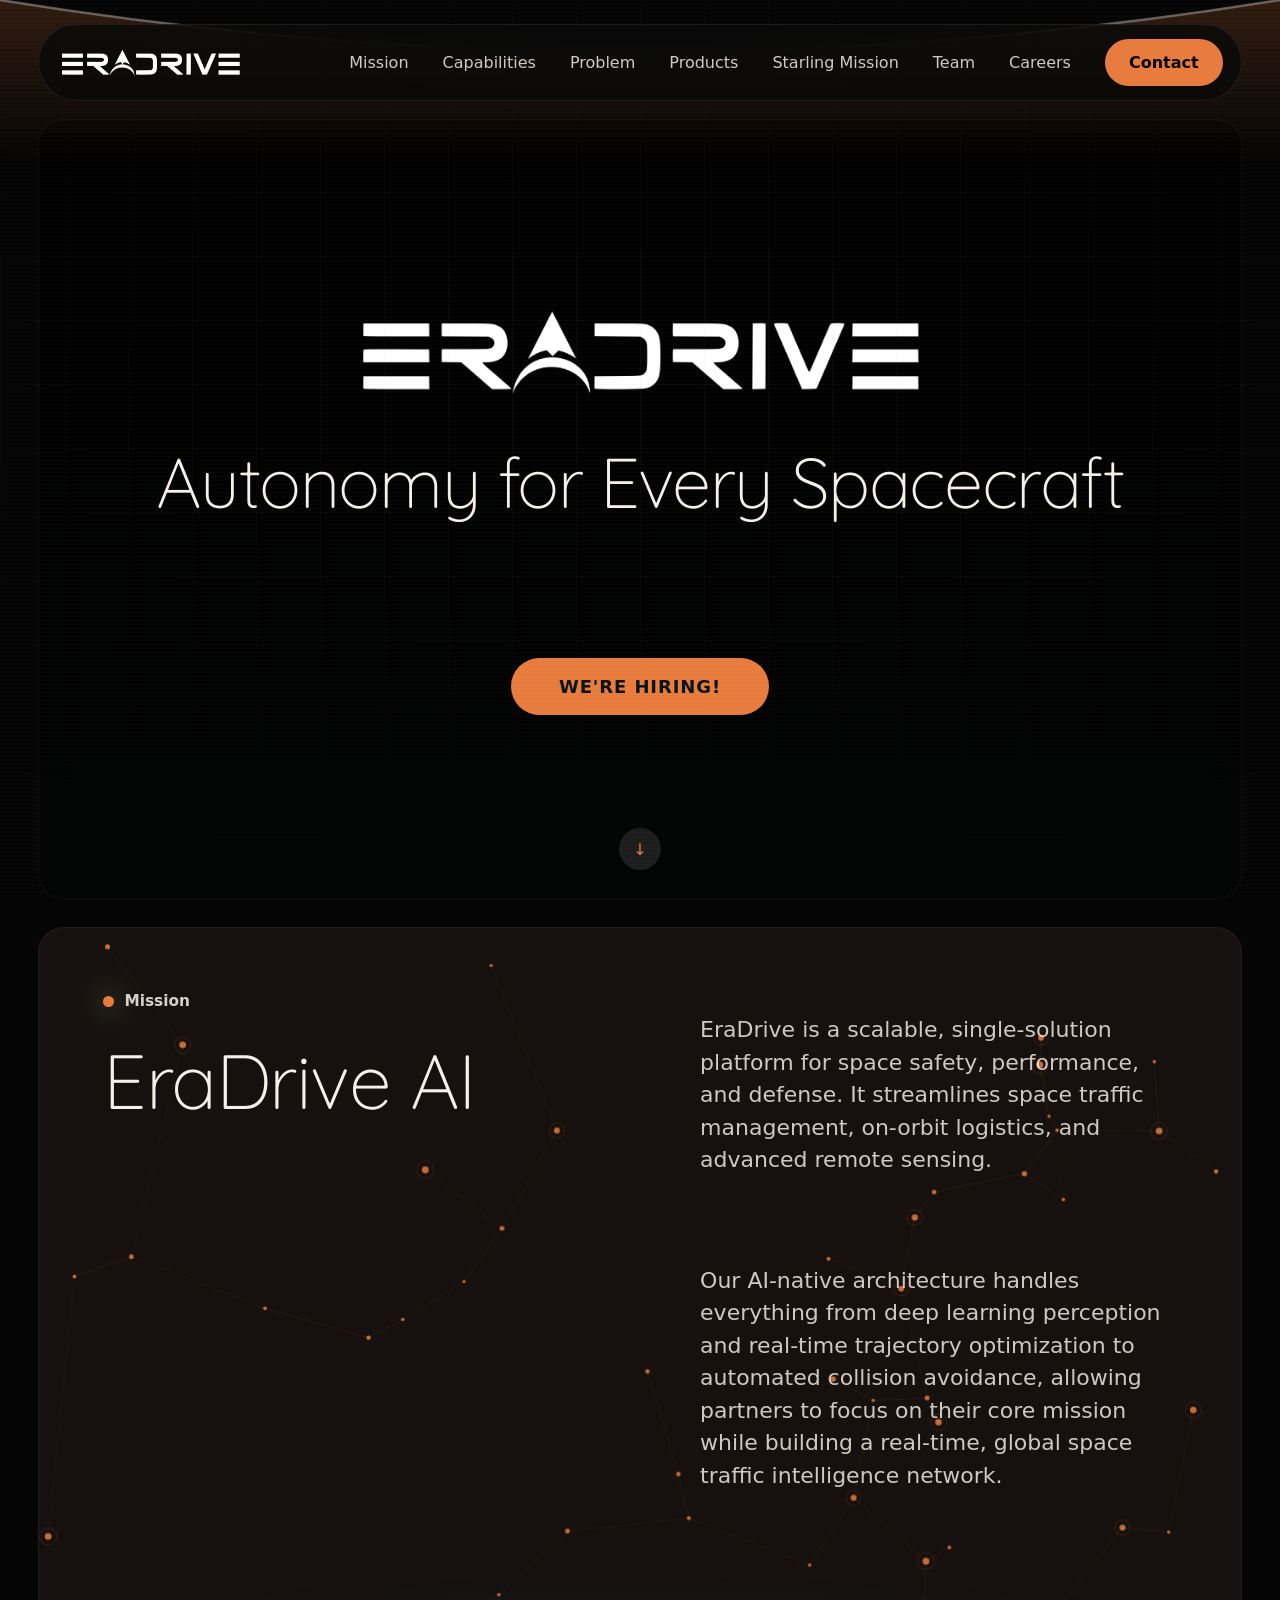
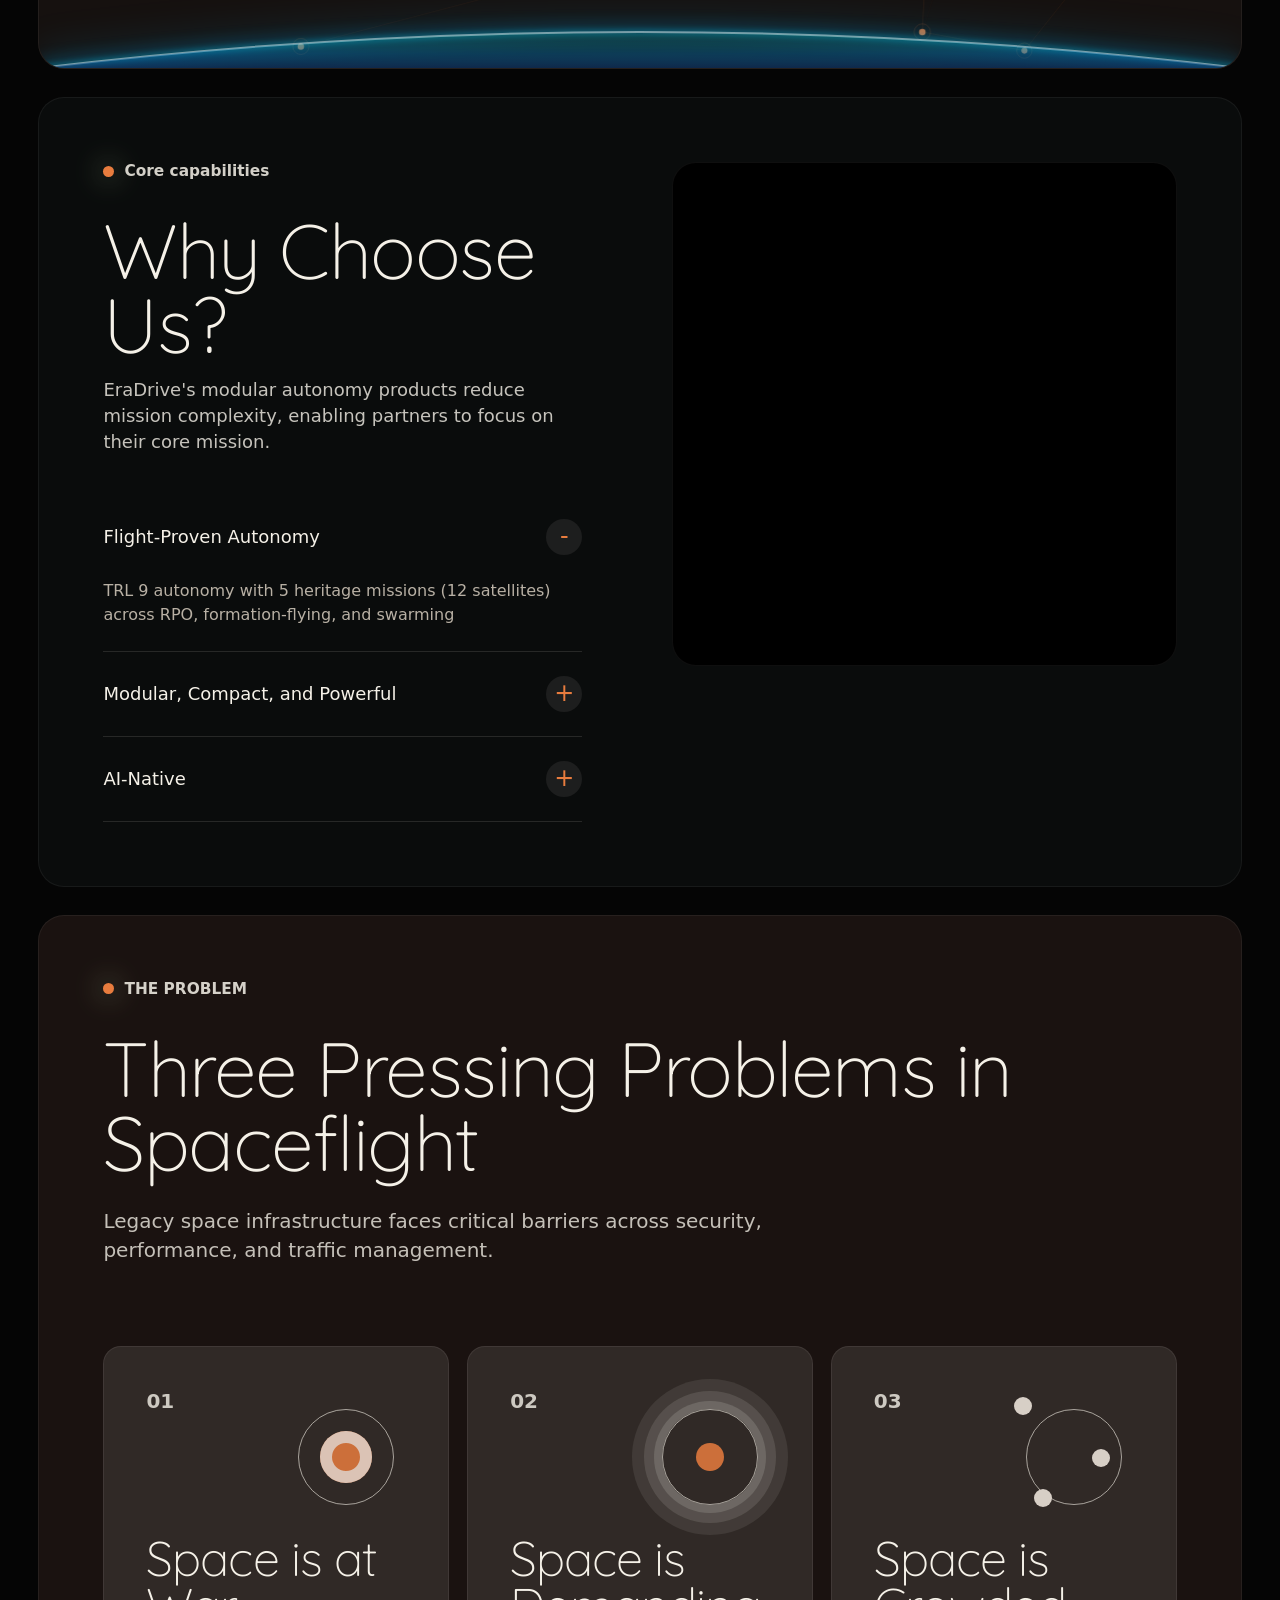
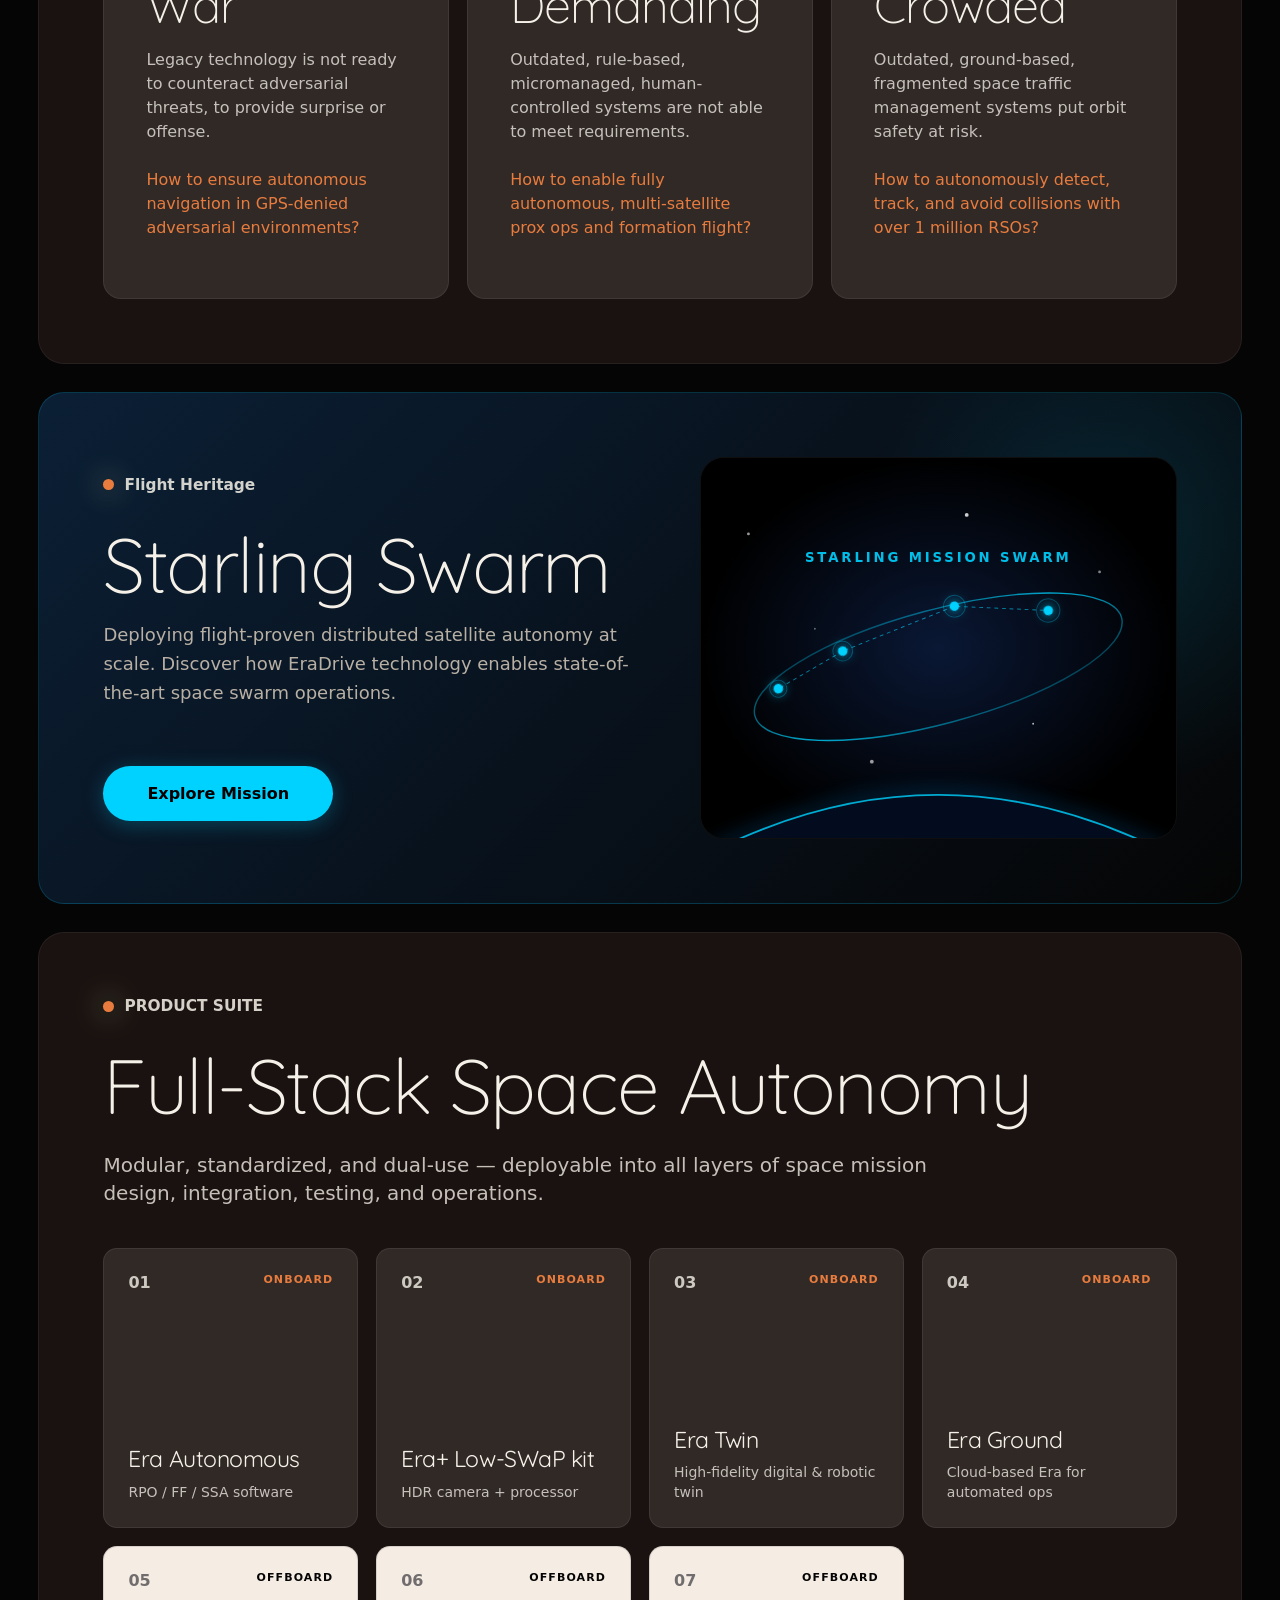
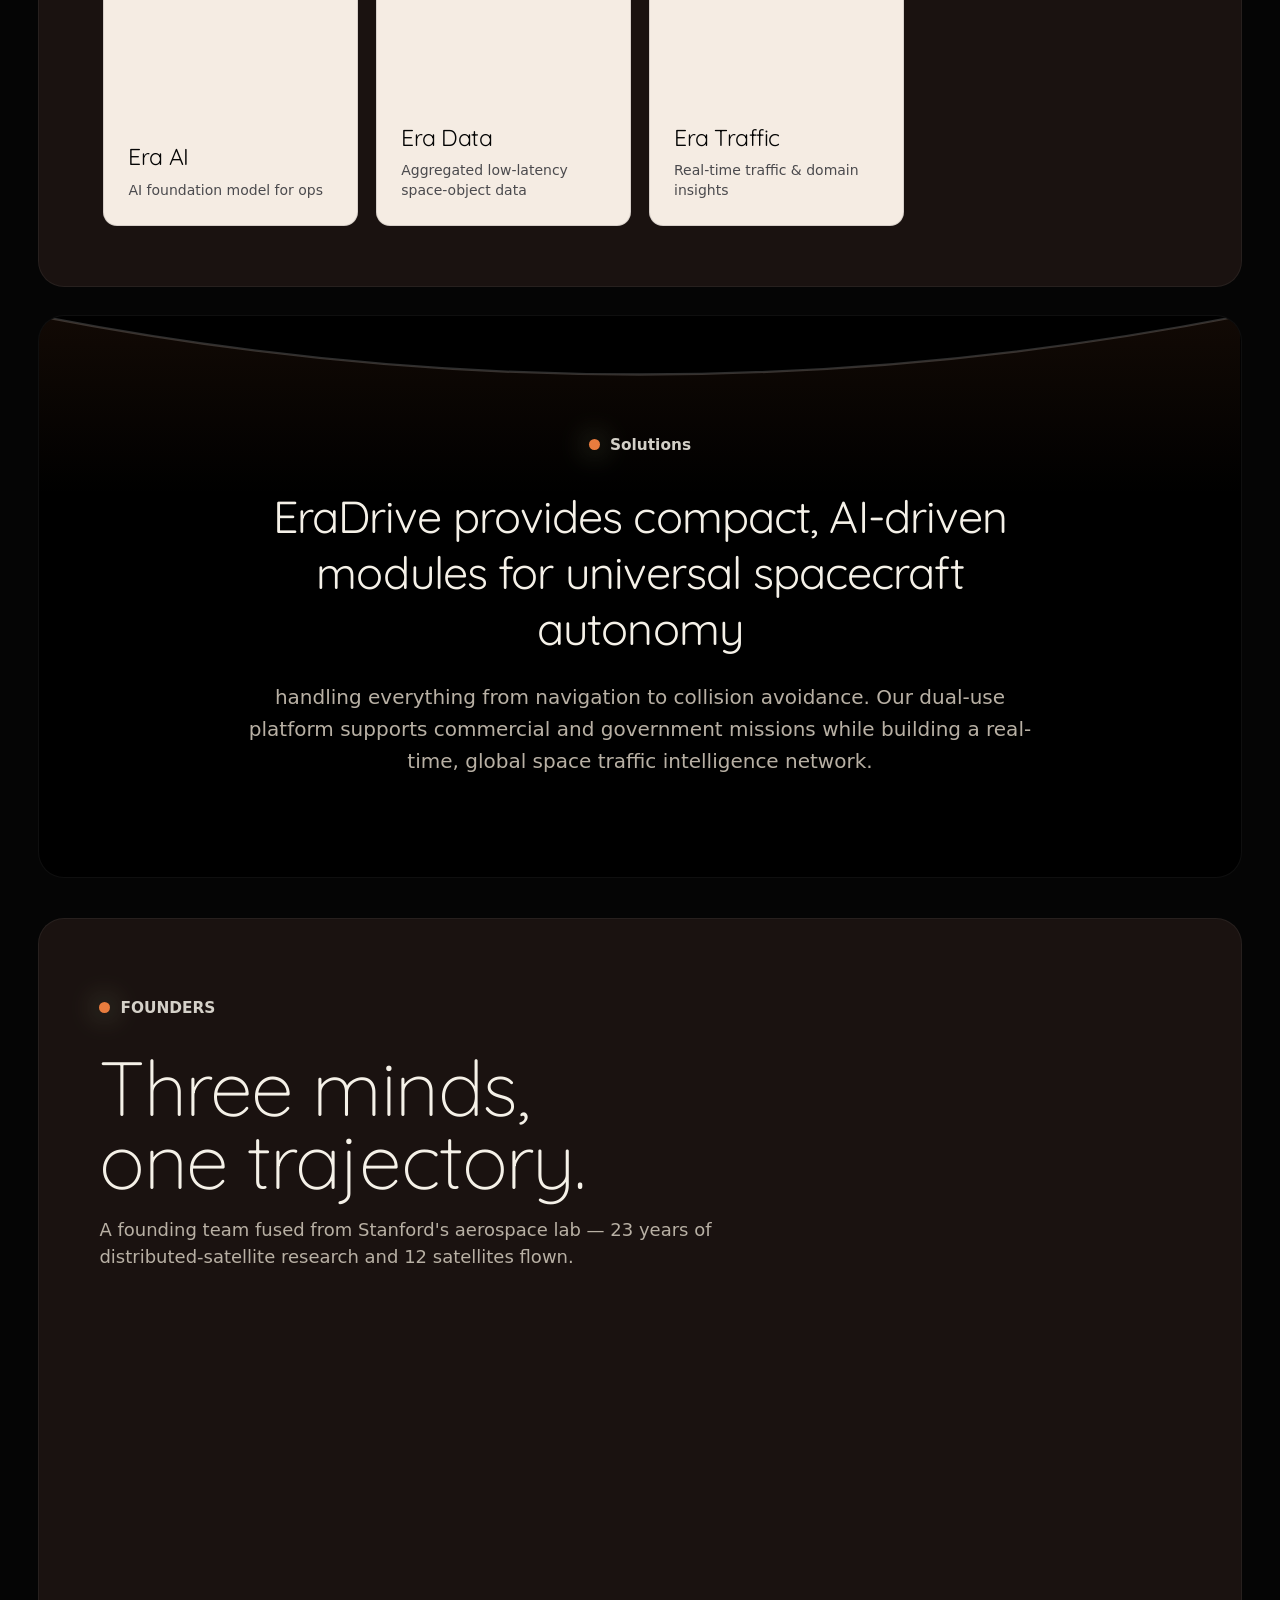
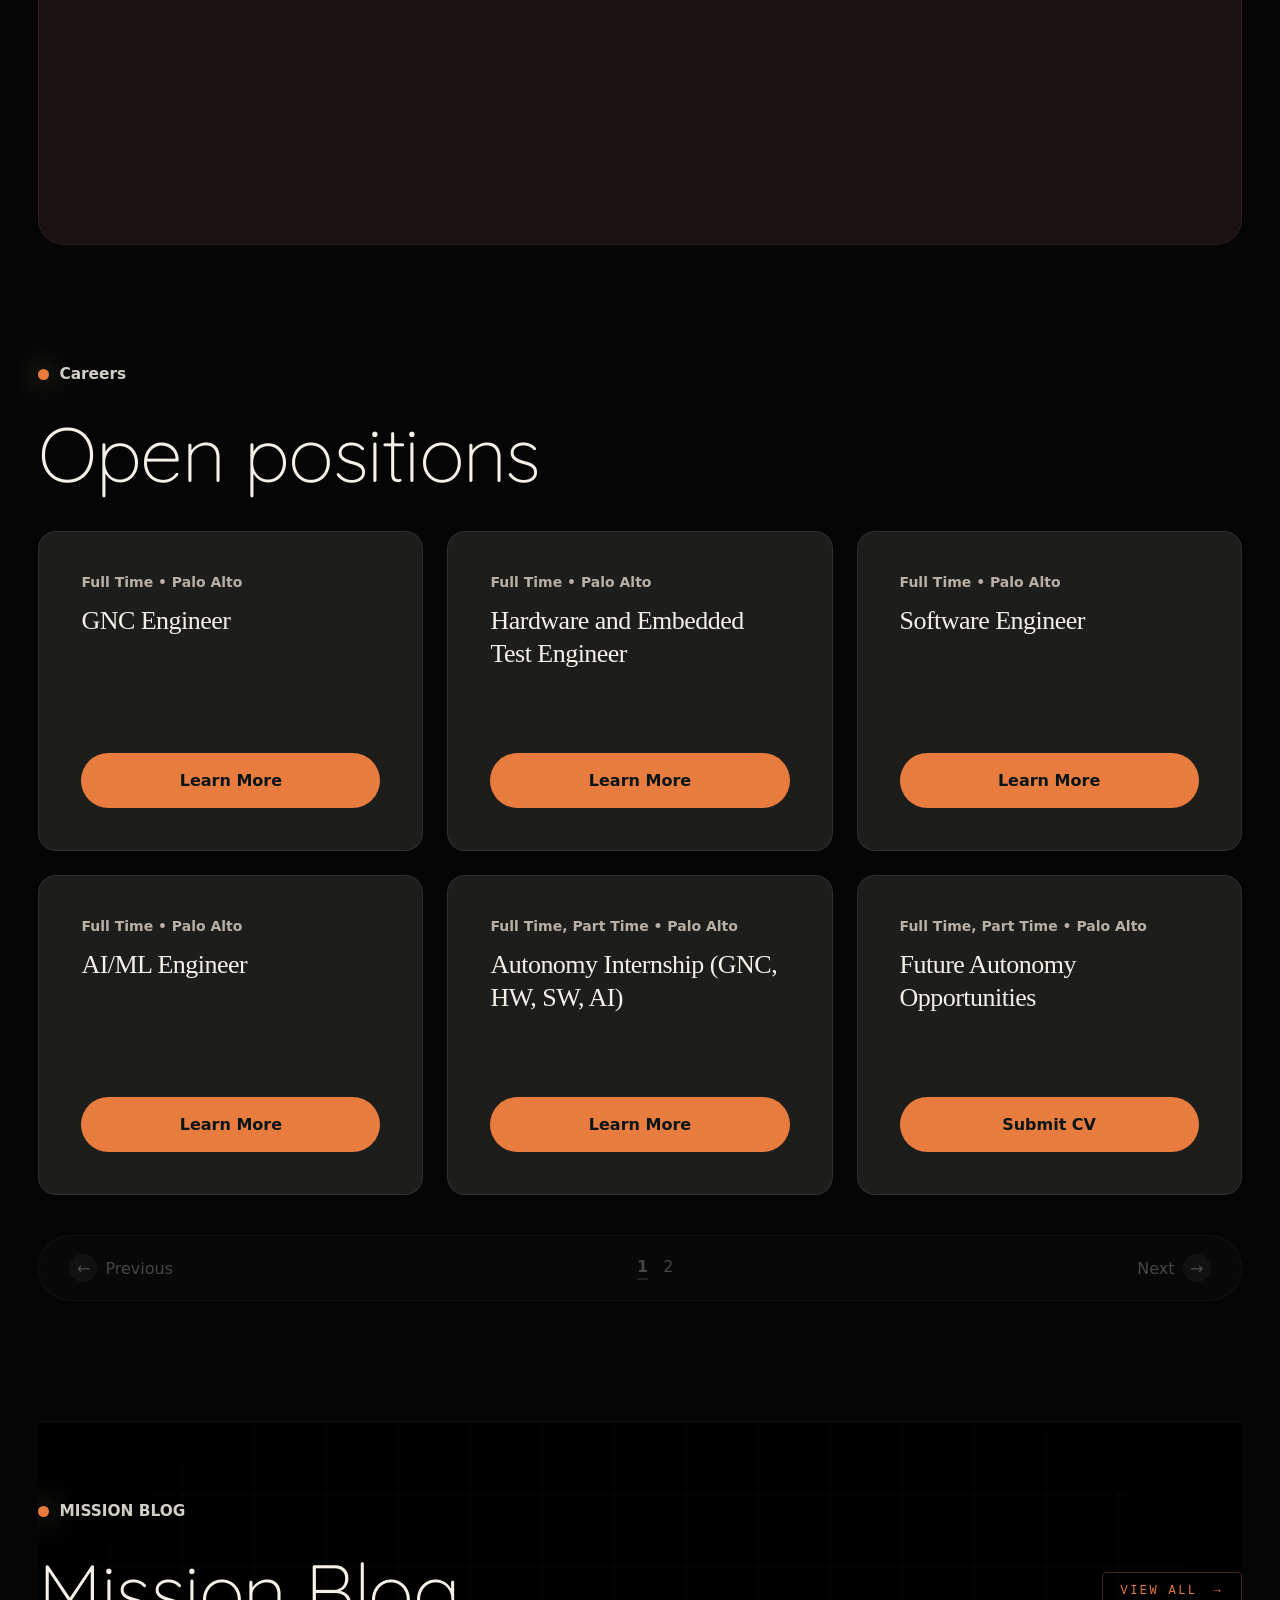
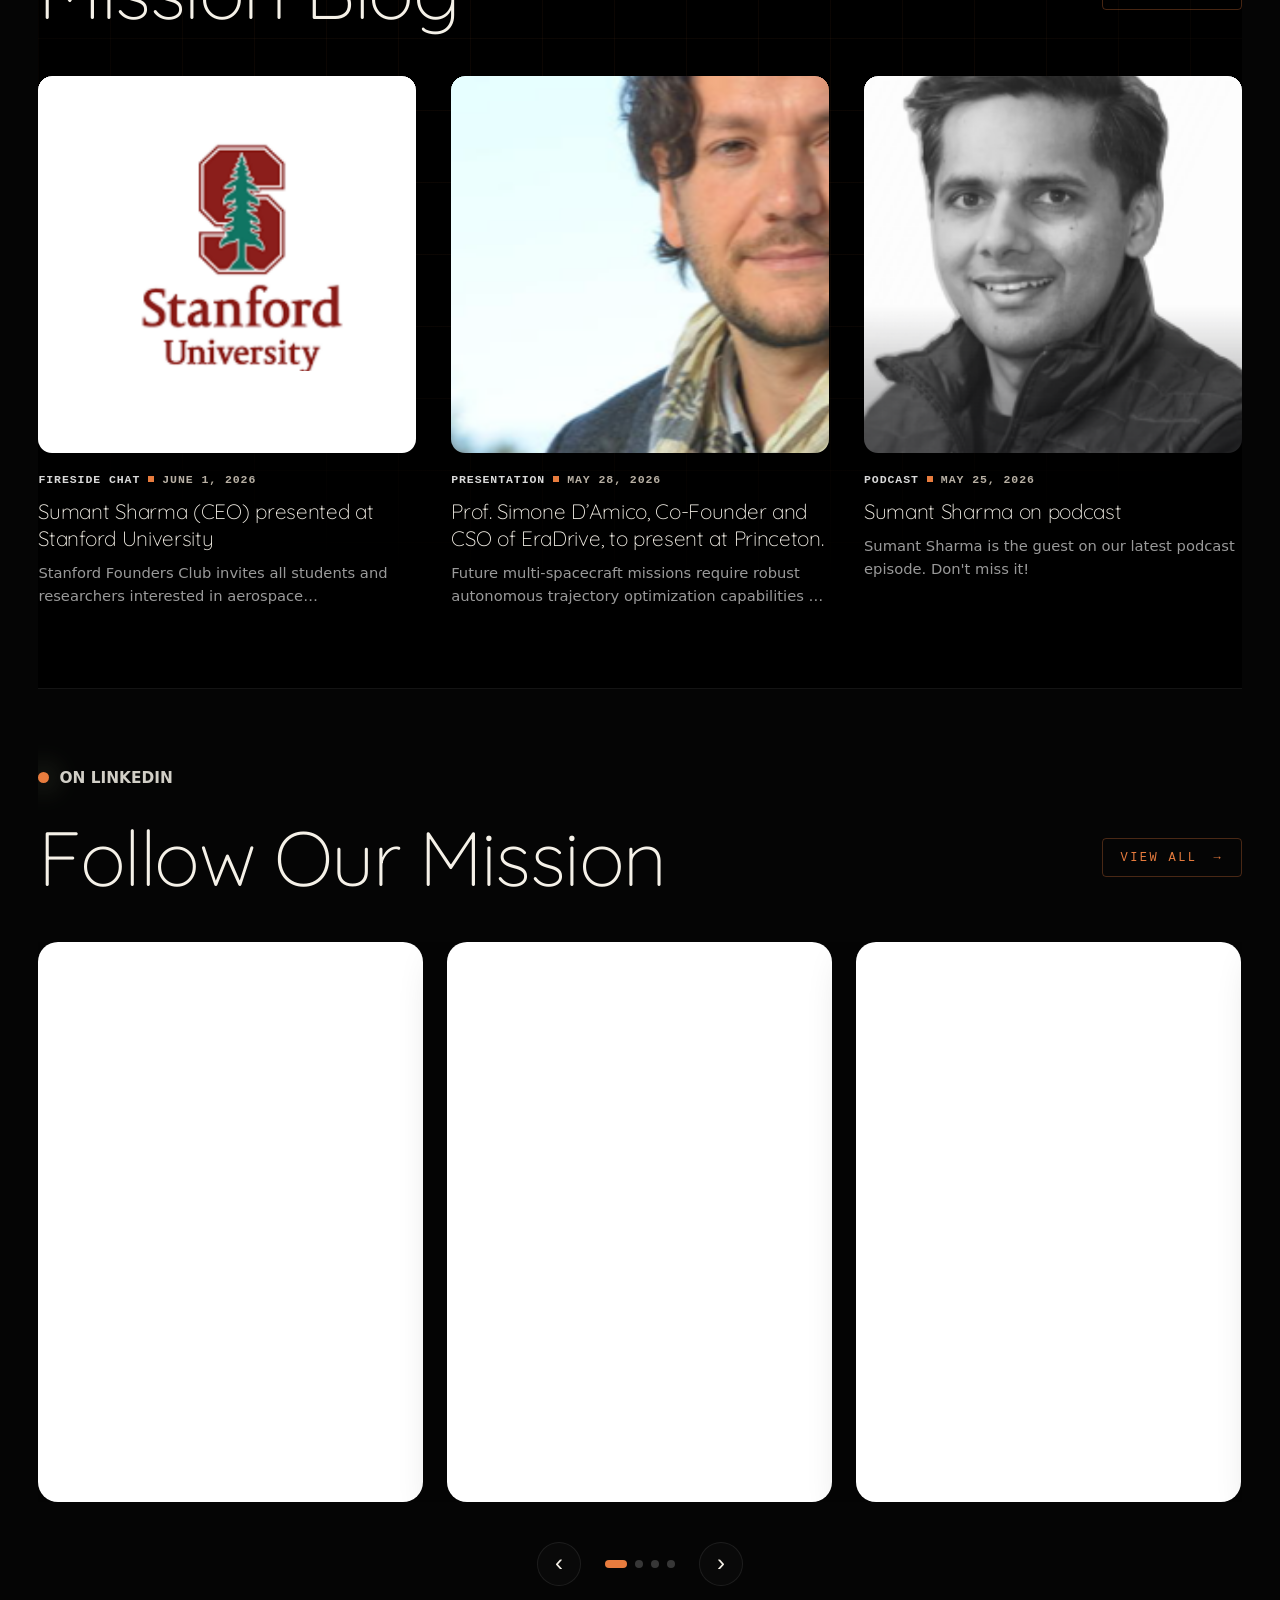
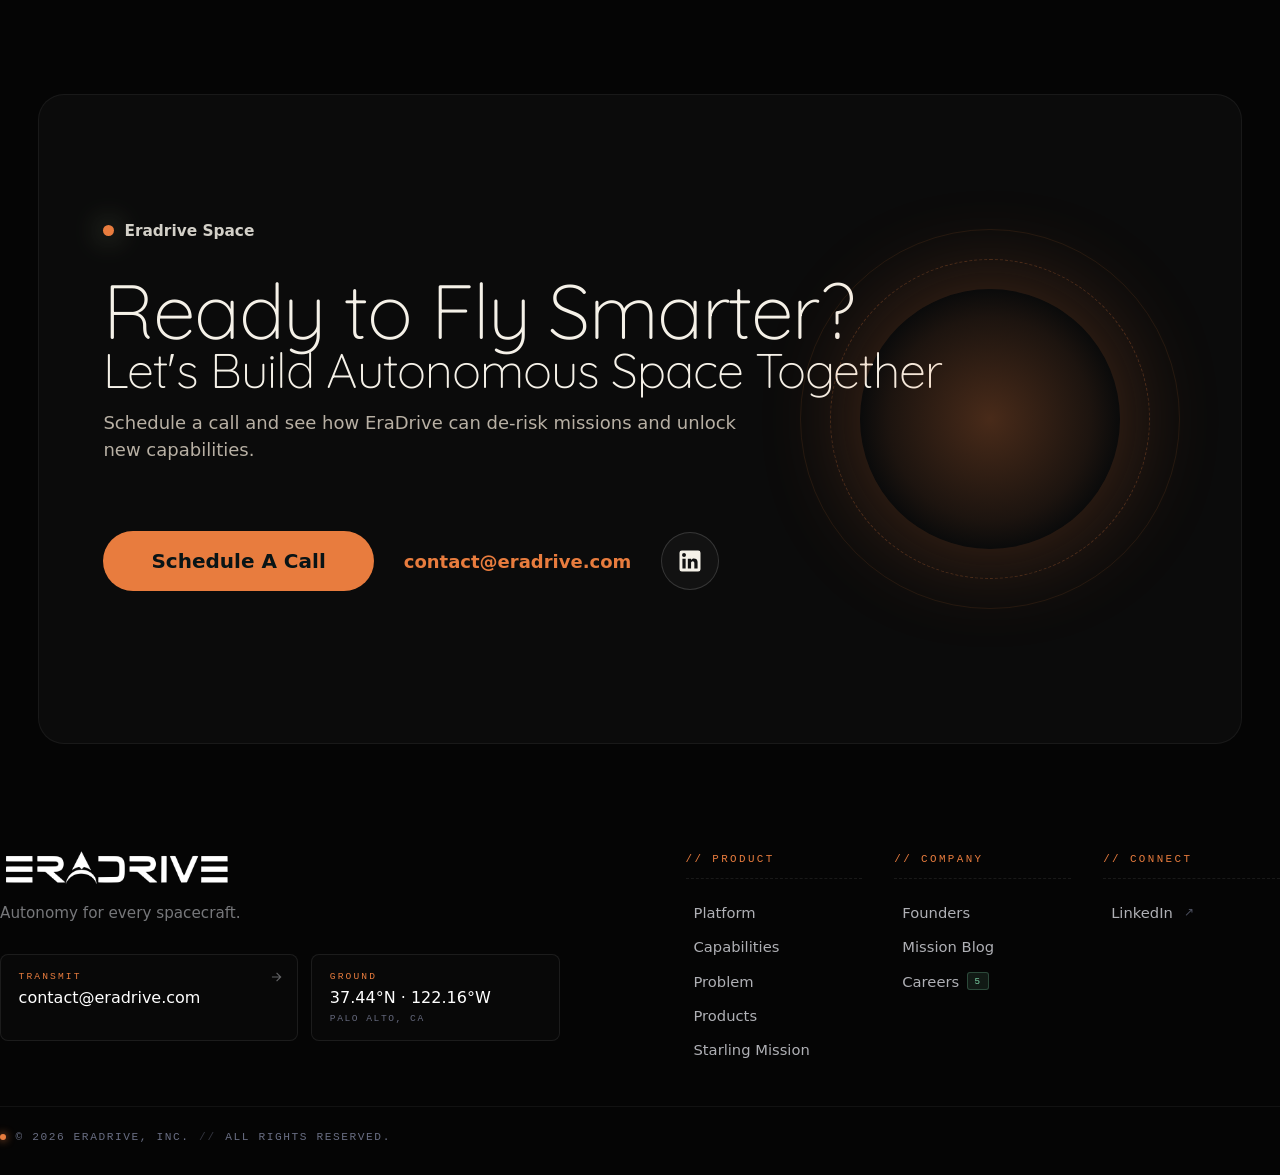
==== commit 8dc3e1d9: "Aggiornato il layout del sito, aggiunta la griglia prodotti e le card dei fondatori interattive" ====
--- a/index.html
+++ b/index.html
@@ -1,879 +1,921 @@
-<!doctype html>
-<html lang="it">
-<head>
-  <meta charset="utf-8" />
-  <meta name="viewport" content="width=device-width, initial-scale=1" />
-  <title>EraDrive — Autonomy for Every Spacecraft</title>
-  <link rel="stylesheet" href="style.css" />
-</head>
-<body>
-  <header class="site-header">
-    <a class="brand" href="#">
-      <img src="data/logo.png" alt="EraDrive Logo" style="height: 32px; width: auto; display: block;">
-    </a>
-    <button class="menu-toggle" aria-label="Toggle Menu">
-      <span></span>
-      <span></span>
-      <span></span>
-    </button>
-    <nav class="nav" aria-label="Main Navigation">
-      <a href="#intro">Mission</a>
-      <a href="#sistema">Capabilities</a>
-      <a href="#lavorazioni">Problem</a>
-      <a href="#products">Products</a>
-      <a href="html/starling_mission.html">Starling Mission</a>
-      <a href="#team">Team</a>
-      <a href="#careers">Careers</a>
-      <a href="#contatti" class="nav-cta">Contact</a>
-    </nav>
-  </header>
-
-  <main>
-    <section class="hero section-card dark-hero" style="position: relative; overflow: hidden; background: #000;">
-      <video autoplay loop muted playsinline style="position: absolute; inset: 0; width: 100%; height: 100%; object-fit: cover; z-index: 0; opacity: 0.65;">
-        <source src="data/video_hero.mp4" type="video/mp4">
-      </video>
-      <div style="position: absolute; inset: 0; background: linear-gradient(to bottom, rgba(5,6,6,0.25), rgba(5,6,6,0.65)); z-index: 1;"></div>
-      <div class="hero-content" style="position: relative; z-index: 2;">
-        <div class="hero-logo-wrap" style="margin-bottom: 2.5rem;">
-          <img src="data/logo.png" alt="EraDrive Logo" style="height: clamp(60px, 8vw, 100px); width: auto;">
-        </div>
-        <h1>Autonomy for Every Spacecraft</h1>
-        <div style="margin-top: 3.5rem;">
-          <a href="https://www.eradrive.space/careers" target="_blank" class="button" style="text-transform: uppercase; letter-spacing: 0.05em; font-size: 18px; padding: 18px 48px;">We're Hiring!</a>
-        </div>
-      </div>
-      <a href="#intro" class="scroll-dot" aria-label="Scorri alla sezione successiva" style="z-index: 2;">↓</a>
-    </section>
-
-    <section id="intro" class="split-card section-card">
-      <canvas id="swarm-canvas" style="position: absolute; inset: 0; width: 100%; height: 100%; pointer-events: none; z-index: 1;"></canvas>
-      <div style="position: relative; z-index: 2;">
-        <p class="eyebrow"><span></span>Mission</p>
-        <h2>EraDrive AI</h2>
-      </div>
-      <div class="text-columns" style="position: relative; z-index: 2;">
-        <p>EraDrive is a scalable, single-solution platform for space safety, performance, and defense. It streamlines space traffic management, on-orbit logistics, and advanced remote sensing.</p>
-        <p>Our AI-native architecture handles everything from deep learning perception and real-time trajectory optimization to automated collision avoidance, allowing partners to focus on their core mission while building a real-time, global space traffic intelligence network.</p>
-      </div>
-      <!-- Stylized Earth curve horizon SVG -->
-      <svg viewBox="0 0 1440 200" preserveAspectRatio="none" style="position: absolute; bottom: 0; left: 0; width: 100%; height: 160px; pointer-events: none; z-index: 1;">
-        <defs>
-          <linearGradient id="earth-glow" x1="0%" y1="100%" x2="0%" y2="0%">
-            <stop offset="0%" stop-color="rgba(10, 58, 122, 0.6)" />
-            <stop offset="40%" stop-color="rgba(0, 122, 194, 0.4)" />
-            <stop offset="75%" stop-color="rgba(0, 180, 204, 0.2)" />
-            <stop offset="95%" stop-color="rgba(0, 245, 204, 0.08)" />
-            <stop offset="100%" stop-color="rgba(0, 0, 0, 0)" />
-          </linearGradient>
-        </defs>
-        <!-- Atmospheric glows radiating UPWARDS from the Earth's curve -->
-        <path d="M 0,200 Q 720,110 1440,200" fill="none" stroke="rgba(0, 180, 255, 0.08)" stroke-width="60" style="filter: blur(20px);" />
-        <path d="M 0,200 Q 720,110 1440,200" fill="none" stroke="rgba(0, 180, 255, 0.15)" stroke-width="25" style="filter: blur(8px);" />
-        <path d="M 0,200 Q 720,110 1440,200" fill="none" stroke="rgba(0, 210, 255, 0.25)" stroke-width="8" style="filter: blur(3px);" />
-        
-        <!-- The sharp Earth atmosphere line -->
-        <path d="M 0,200 Q 720,110 1440,200" fill="none" stroke="rgba(255, 255, 255, 0.45)" stroke-width="2.5" />
-        
-        <!-- Under-curve Earth glow -->
-        <path d="M 0,200 Q 720,110 1440,200 L 1440,200 L 0,200 Z" fill="url(#earth-glow)" opacity="0.9" />
-      </svg>
-    </section>
-
-    <section id="sistema" class="feature-section">
-      <div class="feature-copy">
-        <p class="eyebrow"><span></span>Core capabilities</p>
-        <h2>Why Choose Us?</h2>
-        <p style="margin: 15px 0 35px 0; color: rgba(245,241,232,.8); font-size: 18px; line-height: 1.45;">EraDrive's modular autonomy products reduce mission complexity, enabling partners to focus on their core mission.</p>
-        <div class="accordion-list">
-          <div class="accordion-item active">
-            <button class="accordion-trigger">Flight-Proven Autonomy <span class="accordion-icon">-</span></button>
-            <div class="accordion-content">
-              <p>TRL 9 autonomy with 5 heritage missions (12 satellites) across RPO, formation-flying, and swarming</p>
-            </div>
-          </div>
-          <div class="accordion-item">
-            <button class="accordion-trigger">Modular, Compact, and Powerful <span class="accordion-icon">+</span></button>
-            <div class="accordion-content">
-              <p>Standardized software-hardware kits that integrate with any spacecraft bus via common interfaces</p>
-            </div>
-          </div>
-          <div class="accordion-item">
-            <button class="accordion-trigger">AI-Native <span class="accordion-icon">+</span></button>
-            <div class="accordion-content">
-              <p>Deep learning perception, trajectory optimization, reasoning, and space traffic management built-in</p>
-            </div>
-          </div>
-        </div>
-      </div>
-      <figure class="media-card" style="border-radius: 24px; overflow: hidden; background: #000; border: 1px solid rgba(255,255,255,0.06);">
-        <video autoplay loop muted playsinline style="width: 100%; aspect-ratio: 1 / 1; object-fit: cover; display: block; border-radius: 24px;">
-          <source src="data/video_product.mp4" type="video/mp4">
-        </video>
-      </figure>
-    </section>
-
-
-    <section id="lavorazioni" class="cards-section dark-block">
-      <p class="eyebrow"><span></span>THE PROBLEM</p>
-      <h2>Three Pressing Problems in Spaceflight</h2>
-      <p class="section-lead">Legacy space infrastructure faces critical barriers across security, performance, and traffic management.</p>
-      <div class="cards-grid">
-        <article class="service-card">
-          <div class="card-number">01</div>
-          <div class="line-icon atom"></div>
-          <h3>Space is at War</h3>
-          <p style="margin-top: 20px; font-size: 16px; line-height: 1.5;">Legacy technology is not ready to counteract adversarial threats, to provide surprise or offense.<br><br><span style="color: var(--acid); font-weight: 500;">How to ensure autonomous navigation in GPS-denied adversarial environments?</span></p>
-        </article>
-        <article class="service-card">
-          <div class="card-number">02</div>
-          <div class="line-icon rings"></div>
-          <h3>Space is Demanding</h3>
-          <p style="margin-top: 20px; font-size: 16px; line-height: 1.5;">Outdated, rule-based, micromanaged, human-controlled systems are not able to meet requirements.<br><br><span style="color: var(--acid); font-weight: 500;">How to enable fully autonomous, multi-satellite prox ops and formation flight?</span></p>
-        </article>
-        <article class="service-card">
-          <div class="card-number">03</div>
-          <div class="line-icon nodes"></div>
-          <h3>Space is Crowded</h3>
-          <p style="margin-top: 20px; font-size: 16px; line-height: 1.5;">Outdated, ground-based, fragmented space traffic management systems put orbit safety at risk.<br><br><span style="color: var(--acid); font-weight: 500;">How to autonomously detect, track, and avoid collisions with over 1 million RSOs?</span></p>
-        </article>
-      </div>
-    </section>
-
-    <section id="starling-mission" class="split-card section-card" style="background: linear-gradient(135deg, #0b1f35 0%, #050505 100%); position: relative; overflow: hidden; border: 1px solid rgba(0, 210, 255, 0.18); min-height: 480px; margin-top: 28px;">
-      <!-- Glowing atmosphere/nebula background -->
-      <div style="position: absolute; right: -10%; top: -20%; width: 500px; height: 500px; border-radius: 50%; background: radial-gradient(circle, rgba(0, 210, 255, 0.12) 0%, transparent 70%); pointer-events: none; z-index: 1;"></div>
-      
-      <div style="position: relative; z-index: 2; display: flex; flex-direction: column; justify-content: center;">
-        <p class="eyebrow"><span style="background: #00d2ff; box-shadow: 0 0 15px #00d2ff;"></span>Flight Heritage</p>
-        <h2 style="font-family: 'Quicksand', sans-serif; font-size: clamp(36px, 4.5vw, 76px); color: var(--text);">Starling Swarm</h2>
-        <p style="margin-top: 20px; font-size: 18px; color: var(--muted); line-height: 1.6; max-width: 600px;">
-          Deploying flight-proven distributed satellite autonomy at scale. Discover how EraDrive technology enables state-of-the-art space swarm operations.
-        </p>
-        <div style="margin-top: 40px;">
-          <a href="html/starling_mission.html" class="button" style="margin: 0; padding: 18px 44px; font-size: 16px; border-radius: 999px; background: #00d2ff; color: #000; font-weight: 600; box-shadow: 0 4px 20px rgba(0, 210, 255, 0.25);">Explore Mission</a>
-        </div>
-      </div>
-      
-      <figure class="media-card" style="position: relative; z-index: 2; border-radius: 24px; overflow: hidden; background: #000; border: 1px solid rgba(255,255,255,0.06); align-self: center; margin: 0;">
-        <!-- Visual representation of satellite constellation / orbit -->
-        <svg viewBox="0 0 500 400" style="width: 100%; aspect-ratio: 1.25 / 1; display: block;">
-          <defs>
-            <radialGradient id="space-grad" cx="50%" cy="50%" r="50%">
-              <stop offset="0%" stop-color="#0a1835" />
-              <stop offset="100%" stop-color="#000" />
-            </radialGradient>
-            <linearGradient id="orbit-glow" x1="0%" y1="0%" x2="100%" y2="100%">
-              <stop offset="0%" stop-color="#00d2ff" stop-opacity="0.1" />
-              <stop offset="50%" stop-color="#00d2ff" stop-opacity="0.8" />
-              <stop offset="100%" stop-color="#00d2ff" stop-opacity="0.1" />
-            </linearGradient>
-          </defs>
-          <rect width="100%" height="100%" fill="url(#space-grad)" />
-          
-          <!-- Stars -->
-          <circle cx="50" cy="80" r="1.5" fill="#fff" opacity="0.6"/>
-          <circle cx="120" cy="180" r="1" fill="#fff" opacity="0.4"/>
-          <circle cx="280" cy="60" r="2" fill="#fff" opacity="0.8"/>
-          <circle cx="420" cy="120" r="1.5" fill="#fff" opacity="0.5"/>
-          <circle cx="350" cy="280" r="1" fill="#fff" opacity="0.7"/>
-          <circle cx="180" cy="320" r="2" fill="#fff" opacity="0.6"/>
-          
-          <!-- Earth limb -->
-          <path d="M -50 450 Q 250 260 550 450 Z" fill="none" stroke="#0072c2" stroke-width="6" style="filter: blur(10px);" opacity="0.6" />
-          <path d="M -50 450 Q 250 260 550 450 Z" fill="#030c1e" />
-          <path d="M -50 450 Q 250 260 550 450 Z" fill="none" stroke="#00d2ff" stroke-width="2" opacity="0.8" />
-          
-          <!-- Orbit paths -->
-          <ellipse cx="250" cy="220" rx="200" ry="60" fill="none" stroke="url(#orbit-glow)" stroke-width="1.5" transform="rotate(-15 250 220)" />
-          
-          <!-- Satellite Swarm Dots (Starling) with SMIL motion animations -->
-          <g transform="rotate(-15 250 220)">
-            <!-- Sat 1 -->
-            <circle cx="80" cy="200" r="5" fill="#00d2ff" style="filter: drop-shadow(0 0 6px #00d2ff);">
-              <animate attributeName="cx" values="80;83;77;80" dur="7s" repeatCount="indefinite" />
-              <animate attributeName="cy" values="200;197;203;200" dur="7s" repeatCount="indefinite" />
-            </circle>
-            <circle cx="80" cy="200" r="12" fill="none" stroke="#00d2ff" stroke-width="1" opacity="0.3">
-              <animate attributeName="cx" values="80;83;77;80" dur="7s" repeatCount="indefinite" />
-              <animate attributeName="cy" values="200;197;203;200" dur="7s" repeatCount="indefinite" />
-              <animate attributeName="r" values="9;14;9" dur="3s" repeatCount="indefinite" />
-            </circle>
-            <line x1="80" y1="200" x2="160" y2="175" stroke="#00d2ff" stroke-width="1" stroke-dasharray="4,4" opacity="0.6">
-              <animate attributeName="x1" values="80;83;77;80" dur="7s" repeatCount="indefinite" />
-              <animate attributeName="y1" values="200;197;203;200" dur="7s" repeatCount="indefinite" />
-              <animate attributeName="x2" values="160;157;163;160" dur="9s" repeatCount="indefinite" />
-              <animate attributeName="y2" values="175;178;172;175" dur="9s" repeatCount="indefinite" />
-              <animate attributeName="stroke-dashoffset" values="0;-20" dur="2s" repeatCount="indefinite" />
-            </line>
-            
-            <!-- Sat 2 -->
-            <circle cx="160" cy="175" r="5" fill="#00d2ff" style="filter: drop-shadow(0 0 6px #00d2ff);">
-              <animate attributeName="cx" values="160;157;163;160" dur="9s" repeatCount="indefinite" />
-              <animate attributeName="cy" values="175;178;172;175" dur="9s" repeatCount="indefinite" />
-            </circle>
-            <circle cx="160" cy="175" r="12" fill="none" stroke="#00d2ff" stroke-width="1" opacity="0.3">
-              <animate attributeName="cx" values="160;157;163;160" dur="9s" repeatCount="indefinite" />
-              <animate attributeName="cy" values="175;178;172;175" dur="9s" repeatCount="indefinite" />
-              <animate attributeName="r" values="9;14;9" dur="3.5s" repeatCount="indefinite" />
-            </circle>
-            <line x1="160" y1="175" x2="280" y2="165" stroke="#00d2ff" stroke-width="1" stroke-dasharray="4,4" opacity="0.6">
-              <animate attributeName="x1" values="160;157;163;160" dur="9s" repeatCount="indefinite" />
-              <animate attributeName="y1" values="175;178;172;175" dur="9s" repeatCount="indefinite" />
-              <animate attributeName="x2" values="280;284;276;280" dur="8s" repeatCount="indefinite" />
-              <animate attributeName="y2" values="165;162;168;165" dur="8s" repeatCount="indefinite" />
-              <animate attributeName="stroke-dashoffset" values="0;-20" dur="2s" repeatCount="indefinite" />
-            </line>
-            
-            <!-- Sat 3 -->
-            <circle cx="280" cy="165" r="5" fill="#00d2ff" style="filter: drop-shadow(0 0 6px #00d2ff);">
-              <animate attributeName="cx" values="280;284;276;280" dur="8s" repeatCount="indefinite" />
-              <animate attributeName="cy" values="165;162;168;165" dur="8s" repeatCount="indefinite" />
-            </circle>
-            <circle cx="280" cy="165" r="12" fill="none" stroke="#00d2ff" stroke-width="1" opacity="0.3">
-              <animate attributeName="cx" values="280;284;276;280" dur="8s" repeatCount="indefinite" />
-              <animate attributeName="cy" values="165;162;168;165" dur="8s" repeatCount="indefinite" />
-              <animate attributeName="r" values="9;14;9" dur="4s" repeatCount="indefinite" />
-            </circle>
-            <line x1="280" y1="165" x2="380" y2="190" stroke="#00d2ff" stroke-width="1" stroke-dasharray="4,4" opacity="0.6">
-              <animate attributeName="x1" values="280;284;276;280" dur="8s" repeatCount="indefinite" />
-              <animate attributeName="y1" values="165;162;168;165" dur="8s" repeatCount="indefinite" />
-              <animate attributeName="x2" values="380;377;383;380" dur="10s" repeatCount="indefinite" />
-              <animate attributeName="y2" values="190;193;187;190" dur="10s" repeatCount="indefinite" />
-              <animate attributeName="stroke-dashoffset" values="0;-20" dur="2s" repeatCount="indefinite" />
-            </line>
-            
-            <!-- Sat 4 -->
-            <circle cx="380" cy="190" r="5" fill="#00d2ff" style="filter: drop-shadow(0 0 6px #00d2ff);">
-              <animate attributeName="cx" values="380;377;383;380" dur="10s" repeatCount="indefinite" />
-              <animate attributeName="cy" values="190;193;187;190" dur="10s" repeatCount="indefinite" />
-            </circle>
-            <circle cx="380" cy="190" r="12" fill="none" stroke="#00d2ff" stroke-width="1" opacity="0.3">
-              <animate attributeName="cx" values="380;377;383;380" dur="10s" repeatCount="indefinite" />
-              <animate attributeName="cy" values="190;193;187;190" dur="10s" repeatCount="indefinite" />
-              <animate attributeName="r" values="9;14;9" dur="4.5s" repeatCount="indefinite" />
-            </circle>
-          </g>
-          
-          <text x="250" y="110" text-anchor="middle" fill="#00d2ff" font-family="var(--sans)" font-size="14" font-weight="600" letter-spacing="3" opacity="0.9">STARLING MISSION SWARM</text>
-        </svg>
-      </figure>
-    </section>
-
-    <section class="minimal-section section-card" style="padding-bottom: 90px; overflow: hidden;">
-      <p class="eyebrow"><span></span>Eradrive Space</p>
-      <h2>Ready to Fly Smarter?</h2>
-      <h3 style="font-family: var(--sans); font-size: clamp(22px, 2vw, 30px); font-weight: 500; margin-top: 20px; color: var(--cream); letter-spacing: -0.02em;">Let's Build Autonomous Space Together</h3>
-      <p style="margin-top: 15px; font-size: 18px; color: var(--muted); max-width: 650px; line-height: 1.5;">Schedule a call and see how EraDrive can de‑risk missions and unlock new capabilities.</p>
-      <div class="cta-actions-wrap" style="margin-top: 50px; display: flex; align-items: center; gap: 30px; flex-wrap: wrap; position: relative; z-index: 5;">
-        <a href="https://calendly.com/sumant-eradrive/30min" target="_blank" class="button" style="margin: 0; padding: 18px 48px; border-radius: 999px;">Schedule A Call</a>
-        <a href="mailto:contact@eradrive.com" style="font-family: var(--sans); font-size: 18px; color: var(--acid); font-weight: 600;">contact@eradrive.com</a>
-        <a class="linkedin-cta-link" href="https://www.linkedin.com/company/eradrive/" target="_blank" style="display: inline-flex; align-items: center; justify-content: center; width: 58px; height: 58px; border-radius: 50%; border: 1px solid rgba(255,255,255,0.15); color: var(--text); background: rgba(255,255,255,0.03); transition: all 0.3s ease;" onmouseover="this.style.borderColor='var(--acid)'; this.style.color='var(--acid)'" onmouseout="this.style.borderColor='rgba(255,255,255,0.15)'; this.style.color='var(--text)'">
-          <svg viewBox="0 0 24 24" width="28" height="28" fill="currentColor">
-            <path d="M19 3a2 2 0 0 1 2 2v14a2 2 0 0 1-2 2H5a2 2 0 0 1-2-2V5a2 2 0 0 1 2-2h14m-.5 15.5v-5.3a3.26 3.26 0 0 0-3.26-3.26c-.85 0-1.84.52-2.32 1.3v-1.11h-2.79v8.37h2.79v-4.93c0-.77.62-1.4 1.39-1.4a1.4 1.4 0 0 1 1.4 1.4v4.93h2.79M6.88 8.56a1.68 1.68 0 0 0 1.68-1.68c0-.93-.75-1.69-1.68-1.69a1.69 1.69 0 0 0-1.69 1.69c0 .93.76 1.68 1.69 1.68m1.39 9.94v-8.37H5.5v8.37h2.77z"/>
-          </svg>
-        </a>
-      </div>
-      <div class="orb"></div>
-    </section>
-
-    <section id="products" class="cards-section dark-block" style="margin-top: 28px; padding-bottom: 60px;">
-      <p class="eyebrow"><span></span>PRODUCT SUITE</p>
-      <h2>Full-Stack Space Autonomy</h2>
-      <p class="section-lead" style="max-width: 900px; margin-bottom: 40px;">Modular, standardized, and dual-use — deployable into all layers of space mission design, integration, testing, and operations.</p>
-      
-      <!-- Horizontal scroll container -->
-      <div class="products-scroll-container" style="display: flex; gap: 24px; overflow-x: auto; padding: 20px 0 30px; scroll-snap-type: x mandatory; scrollbar-width: thin; -webkit-overflow-scrolling: touch;">
-        <!-- Product 1 -->
-        <article class="service-card" style="flex: 0 0 420px; min-height: 420px; scroll-snap-align: start; flex-shrink: 0;">
-          <div class="card-number">01</div>
-          <div style="position: absolute; top: 42px; right: 42px; font-family: var(--sans); font-size: 14px; font-weight: 600; color: var(--acid); letter-spacing: 0.1em; text-transform: uppercase;">ONBOARD</div>
-          <h3>Era Autonomous</h3>
-          <p style="margin-top: 20px; font-size: 16px; line-height: 1.5; color: rgba(245,241,232,.76);">RPO / FF / SSA software</p>
-        </article>
-        
-        <!-- Product 2 -->
-        <article class="service-card" style="flex: 0 0 420px; min-height: 420px; scroll-snap-align: start; flex-shrink: 0;">
-          <div class="card-number">02</div>
-          <div style="position: absolute; top: 42px; right: 42px; font-family: var(--sans); font-size: 14px; font-weight: 600; color: var(--acid); letter-spacing: 0.1em; text-transform: uppercase;">ONBOARD</div>
-          <h3>Era+ Low-SWaP kit</h3>
-          <p style="margin-top: 20px; font-size: 16px; line-height: 1.5; color: rgba(245,241,232,.76);">HDR camera + processor</p>
-        </article>
-
-        <!-- Product 3 -->
-        <article class="service-card" style="flex: 0 0 420px; min-height: 420px; scroll-snap-align: start; flex-shrink: 0;">
-          <div class="card-number">03</div>
-          <div style="position: absolute; top: 42px; right: 42px; font-family: var(--sans); font-size: 14px; font-weight: 600; color: var(--acid); letter-spacing: 0.1em; text-transform: uppercase;">ONBOARD</div>
-          <h3>Era Twin</h3>
-          <p style="margin-top: 20px; font-size: 16px; line-height: 1.5; color: rgba(245,241,232,.76);">High-fidelity digital & robotic twin</p>
-        </article>
-
-        <!-- Product 4 -->
-        <article class="service-card" style="flex: 0 0 420px; min-height: 420px; scroll-snap-align: start; flex-shrink: 0;">
-          <div class="card-number">04</div>
-          <div style="position: absolute; top: 42px; right: 42px; font-family: var(--sans); font-size: 14px; font-weight: 600; color: var(--acid); letter-spacing: 0.1em; text-transform: uppercase;">ONBOARD</div>
-          <h3>Era Ground</h3>
-          <p style="margin-top: 20px; font-size: 16px; line-height: 1.5; color: rgba(245,241,232,.76);">Cloud-based Era for automated ops</p>
-        </article>
-
-        <!-- Product 5 -->
-        <article class="service-card offboard-card" style="flex: 0 0 420px; min-height: 420px; scroll-snap-align: start; flex-shrink: 0;">
-          <div class="card-number">05</div>
-          <div class="product-badge">OFFBOARD</div>
-          <h3>Era AI</h3>
-          <p style="margin-top: 20px; font-size: 16px; line-height: 1.5;">AI foundation model for ops</p>
-        </article>
-
-        <!-- Product 6 -->
-        <article class="service-card offboard-card" style="flex: 0 0 420px; min-height: 420px; scroll-snap-align: start; flex-shrink: 0;">
-          <div class="card-number">06</div>
-          <div class="product-badge">OFFBOARD</div>
-          <h3>Era Data</h3>
-          <p style="margin-top: 20px; font-size: 16px; line-height: 1.5;">Aggregated low-latency space-object data</p>
-        </article>
-
-        <!-- Product 7 -->
-        <article class="service-card offboard-card" style="flex: 0 0 420px; min-height: 420px; scroll-snap-align: start; flex-shrink: 0;">
-          <div class="card-number">07</div>
-          <div class="product-badge">OFFBOARD</div>
-          <h3>Era Traffic</h3>
-          <p style="margin-top: 20px; font-size: 16px; line-height: 1.5;">Real-time traffic & domain insights</p>
-        </article>
-      </div>
-      
-      <!-- Subtly indicate scrolling behavior -->
-      <div style="text-align: right; color: var(--muted); font-size: 12px; font-family: var(--sans); letter-spacing: 0.05em; margin-top: 10px; display: flex; align-items: center; justify-content: flex-end; gap: 8px;">
-        <span>SCROLL RIGHT TO VIEW MORE</span>
-        <span style="font-size: 16px;">→</span>
-      </div>
-    </section>
-
-    <section id="solutions" class="section-card" style="margin-top: 28px; background: #000; position: relative; overflow: hidden; min-height: 520px; display: flex; flex-direction: column; align-items: center; justify-content: center; text-align: center; border: 1px solid rgba(255,255,255,0.06); border-radius: 26px;">
-      <!-- Planet curve horizon SVG -->
-      <svg viewBox="0 0 1440 200" preserveAspectRatio="none" style="position: absolute; top: 0; left: 0; width: 100%; height: 180px; pointer-events: none; z-index: 1;">
-        <defs>
-          <linearGradient id="planet-glow" x1="0%" y1="0%" x2="0%" y2="100%">
-            <stop offset="0%" stop-color="rgba(232, 124, 62, 0.22)" />
-            <stop offset="100%" stop-color="rgba(232, 124, 62, 0)" />
-          </linearGradient>
-        </defs>
-        <!-- The curved planet atmosphere line -->
-        <path d="M 0,0 Q 720,130 1440,0" fill="none" stroke="rgba(255, 255, 255, 0.18)" stroke-width="2.5" />
-        <!-- Under-curve atmosphere orange glow -->
-        <path d="M 0,0 Q 720,130 1440,0 L 1440,200 L 0,200 Z" fill="url(#planet-glow)" opacity="0.35" />
-      </svg>
-      
-      <div class="planet-content" style="position: relative; z-index: 2; max-width: 950px; padding: 120px 24px 60px;">
-        <p class="eyebrow" style="justify-content: center; margin-bottom: 24px;"><span></span>Solutions</p>
-        <h2 style="font-family: 'Quicksand', sans-serif; font-size: clamp(32px, 4vw, 52px); line-height: 1.18; color: var(--text); font-weight: 400; margin-bottom: 25px;">
-          EraDrive provides compact, AI-driven modules for universal spacecraft autonomy
-        </h2>
-        <p style="font-size: 20px; line-height: 1.6; color: var(--muted); max-width: 820px; margin: 0 auto 40px; font-family: var(--sans);">
-          handling everything from navigation to collision avoidance. Our dual-use platform supports commercial and government missions while building a real-time, global space traffic intelligence network.
-      </div>
-    </section>
-
-
-
-    <section class="founders-section container" id="team" style="margin-top: 40px; padding: 80px 0;">
-      <p class="eyebrow"><span></span>FOUNDERS</p>
-      <div class="founders-intro">
-        <h2 style="font-family: 'Quicksand', sans-serif; font-size: clamp(36px, 5vw, 64px); line-height: 1.1; font-weight: 400; margin-bottom: 20px;">Three minds,<br>one trajectory.</h2>
-        <p style="font-size: 18px; color: var(--muted); line-height: 1.5; max-width: 700px;">A founding team fused from Stanford's aerospace lab — 23 years of distributed-satellite research and 12 satellites flown.</p>
-      </div>
-      
-      <div class="founders-grid">
-        <!-- Sumant Card -->
-        <div class="founder-card">
-          <div class="founder-img" style="background-image: url('data/sumant.avif');"></div>
-          <div class="founder-card-content">
-            <div class="founder-meta">
-              <h3>Sumant Sharma, PhD</h3>
-              <p>Co-founder & Chief Executive</p>
-            </div>
-            <a href="https://www.linkedin.com/in/sumantsharma/" target="_blank" class="founder-plus-btn">+</a>
-          </div>
-        </div>
-        
-        <!-- Justin Card -->
-        <div class="founder-card">
-          <div class="founder-img" style="background-image: url('data/justin.png');"></div>
-          <div class="founder-card-content">
-            <div class="founder-meta">
-              <h3>Justin Kruger, PhD</h3>
-              <p>Co-founder & Chief Technology</p>
-            </div>
-            <a href="https://www.linkedin.com/in/justinjessada/" target="_blank" class="founder-plus-btn">+</a>
-          </div>
-        </div>
-        
-        <!-- Simone Card -->
-        <div class="founder-card">
-          <div class="founder-img" style="background-image: url('data/simone.avif');"></div>
-          <div class="founder-card-content">
-            <div class="founder-meta">
-              <h3>Simone D’Amico, PhD</h3>
-              <p>Co-founder & Chief Science</p>
-            </div>
-            <a href="https://www.linkedin.com/in/damicosimone/" target="_blank" class="founder-plus-btn">+</a>
-          </div>
-        </div>
-      </div>
-      
-
-    </section>
-
-    <section class="careers-section container" id="careers" style="margin-top: 40px; padding: 80px 0; border-bottom: 1px solid var(--border-color);">
-      <p class="eyebrow"><span></span>Careers</p>
-      <h2 style="font-family: 'Quicksand', sans-serif; font-size: clamp(36px, 5vw, 64px); line-height: 1.1; font-weight: 400; margin-bottom: 50px;">Open positions</h2>
-      
-      <div class="careers-grid-new">
-        <!-- Card 1 -->
-        <article class="service-card" style="display: flex; flex-direction: column; justify-content: space-between; min-height: 320px; padding: 42px;">
-          <div>
-            <div class="card-number" style="font-family: var(--sans); font-size: 14px; font-weight: 600; color: var(--muted); margin-bottom: 15px;">Full Time • Palo Alto</div>
-            <h3 style="font-family: var(--serif); font-size: 26px; font-weight: 400; line-height: 1.25; color: var(--text); margin-top: 0; letter-spacing: -0.02em;">GNC Engineer</h3>
-          </div>
-          <div style="margin-top: 30px;">
-            <a href="https://www.eradrive.space/gnc-engineer" target="_blank" class="button" style="padding: 18px 32px; border-radius: 999px; font-size: 16px; display: inline-block; text-align: center; margin: 0; width: 100%;">Learn More</a>
-          </div>
-        </article>
-        <!-- Card 2 -->
-        <article class="service-card" style="display: flex; flex-direction: column; justify-content: space-between; min-height: 320px; padding: 42px;">
-          <div>
-            <div class="card-number" style="font-family: var(--sans); font-size: 14px; font-weight: 600; color: var(--muted); margin-bottom: 15px;">Full Time • Palo Alto</div>
-            <h3 style="font-family: var(--serif); font-size: 26px; font-weight: 400; line-height: 1.25; color: var(--text); margin-top: 0; letter-spacing: -0.02em;">Hardware and Embedded Test Engineer</h3>
-          </div>
-          <div style="margin-top: 30px;">
-            <a href="https://www.eradrive.space/hw-engineer" target="_blank" class="button" style="padding: 18px 32px; border-radius: 999px; font-size: 16px; display: inline-block; text-align: center; margin: 0; width: 100%;">Learn More</a>
-          </div>
-        </article>
-        <!-- Card 3 -->
-        <article class="service-card" style="display: flex; flex-direction: column; justify-content: space-between; min-height: 320px; padding: 42px;">
-          <div>
-            <div class="card-number" style="font-family: var(--sans); font-size: 14px; font-weight: 600; color: var(--muted); margin-bottom: 15px;">Full Time • Palo Alto</div>
-            <h3 style="font-family: var(--serif); font-size: 26px; font-weight: 400; line-height: 1.25; color: var(--text); margin-top: 0; letter-spacing: -0.02em;">Software Engineer</h3>
-          </div>
-          <div style="margin-top: 30px;">
-            <a href="https://www.eradrive.space/sw-engineer" target="_blank" class="button" style="padding: 18px 32px; border-radius: 999px; font-size: 16px; display: inline-block; text-align: center; margin: 0; width: 100%;">Learn More</a>
-          </div>
-        </article>
-        <!-- Card 4 -->
-        <article class="service-card" style="display: flex; flex-direction: column; justify-content: space-between; min-height: 320px; padding: 42px;">
-          <div>
-            <div class="card-number" style="font-family: var(--sans); font-size: 14px; font-weight: 600; color: var(--muted); margin-bottom: 15px;">Full Time • Palo Alto</div>
-            <h3 style="font-family: var(--serif); font-size: 26px; font-weight: 400; line-height: 1.25; color: var(--text); margin-top: 0; letter-spacing: -0.02em;">AI/ML Engineer</h3>
-          </div>
-          <div style="margin-top: 30px;">
-            <a href="https://www.eradrive.space/ai-engineer" target="_blank" class="button" style="padding: 18px 32px; border-radius: 999px; font-size: 16px; display: inline-block; text-align: center; margin: 0; width: 100%;">Learn More</a>
-          </div>
-        </article>
-        <!-- Card 5 -->
-        <article class="service-card" style="display: flex; flex-direction: column; justify-content: space-between; min-height: 320px; padding: 42px;">
-          <div>
-            <div class="card-number" style="font-family: var(--sans); font-size: 14px; font-weight: 600; color: var(--muted); margin-bottom: 15px;">Full Time, Part Time • Palo Alto</div>
-            <h3 style="font-family: var(--serif); font-size: 26px; font-weight: 400; line-height: 1.25; color: var(--text); margin-top: 0; letter-spacing: -0.02em;">Autonomy Internship (GNC, HW, SW, AI)</h3>
-          </div>
-          <div style="margin-top: 30px;">
-            <a href="https://www.eradrive.space/internship" target="_blank" class="button" style="padding: 18px 32px; border-radius: 999px; font-size: 16px; display: inline-block; text-align: center; margin: 0; width: 100%;">Learn More</a>
-          </div>
-        </article>
-        <!-- Card 6 -->
-        <article class="service-card" style="display: flex; flex-direction: column; justify-content: space-between; min-height: 320px; padding: 42px;">
-          <div>
-            <div class="card-number" style="font-family: var(--sans); font-size: 14px; font-weight: 600; color: var(--muted); margin-bottom: 15px;">Full Time, Part Time • Palo Alto</div>
-            <h3 style="font-family: var(--serif); font-size: 26px; font-weight: 400; line-height: 1.25; color: var(--text); margin-top: 0; letter-spacing: -0.02em;">Future Autonomy Opportunities</h3>
-          </div>
-          <div style="margin-top: 30px;">
-            <a href="mailto:contact@eradrive.com" class="button" style="padding: 18px 32px; border-radius: 999px; font-size: 16px; display: inline-block; text-align: center; margin: 0; width: 100%;">Submit CV</a>
-          </div>
-        </article>
-      </div>
-
-      <!-- Pagination controls (Inactive) -->
-      <div style="margin-top: 40px; display: flex; justify-content: space-between; align-items: center; background: rgba(255,255,255,0.015); padding: 18px 30px; border-radius: 999px; border: 1px solid rgba(255,255,255,0.04); font-family: var(--sans); color: rgba(255,255,255,0.25);">
-        <a href="#" style="display: flex; align-items: center; gap: 8px; color: inherit; pointer-events: none; text-decoration: none;">
-          <span style="display: inline-flex; align-items: center; justify-content: center; width: 28px; height: 28px; border-radius: 50%; background: rgba(255,255,255,0.04); color: inherit;">←</span> Previous
-        </a>
-        <div style="display: flex; gap: 15px; color: inherit;">
-          <span style="font-weight: 600; border-bottom: 2px solid rgba(255,255,255,0.1); padding-bottom: 2px;">1</span>
-          <span>2</span>
-        </div>
-        <a href="#" style="display: flex; align-items: center; gap: 8px; color: inherit; pointer-events: none; text-decoration: none;">
-          Next <span style="display: inline-flex; align-items: center; justify-content: center; width: 28px; height: 28px; border-radius: 50%; background: rgba(255,255,255,0.04); color: inherit;">→</span>
-        </a>
-      </div>
-    </section>
-
-    <section id="news-large" style="margin-top: 40px; padding: 80px 0; border-top: 1px solid rgba(255,255,255,0.06); position: relative; overflow: hidden;">
-      <div class="news-bg-grid" aria-hidden="true"></div>
-      <div class="news-inner">
-        <header class="news-header">
-          <div class="eyebrow">
-            <span></span>
-            MISSION BLOG
-          </div>
-          <div class="news-title-row">
-            <h2 class="section-title">Mission Blog</h2>
-            <a href="https://www.linkedin.com/company/eradrive" target="_blank" class="news-index">VIEW ALL <span>&rarr;</span></a>
-          </div>
-        </header>
-        <div class="news-grid">
-          <!-- Card 1 -->
-          <a href="#" class="ncard" data-kind="MISSION">
-            <div class="ncard-media">
-              <div class="ncard-img" style="background-image: url('data/stanford_news.png'); background-size: contain; background-repeat: no-repeat; background-position: center; background-color: #ffffff;"></div>
-            </div>
-            <div class="ncard-body">
-              <div class="ncard-meta-row">
-                <span class="ncard-meta-tag">FIRESIDE CHAT</span>
-                <span class="ncard-meta-dot"></span>
-                <span class="ncard-meta-date">JUNE 1, 2026</span>
-              </div>
-              <h3>Sumant Sharma (CEO) presented at Stanford University</h3>
-              <p>Stanford Founders Club invites all students and researchers interested in aerospace entrepreneurship to a fireside chat with Sumant Sharma, Co-Founder & CEO of EraDrive and Stanford AeroAstro alumnus, followed by a networking evening. Sumant will share how research from the Stanford Space Rendezvous Lab spun out into a spacecraft autonomy startup, lessons on building in the space sector, and what technical and commercial opportunities are emerging in on-orbit services.</p>
-            </div>
-          </a>
-          <!-- Card 2 -->
-          <a href="#" class="ncard" data-kind="PROGRAM" data-external-url="https://mae.princeton.edu/" data-external-label="Continue to Princeton MAE">
-            <div class="ncard-media">
-              <div class="ncard-img" style="background-image: url('data/simone_news.png');"></div>
-            </div>
-            <div class="ncard-body">
-              <div class="ncard-meta-row">
-                <span class="ncard-meta-tag">PRESENTATION</span>
-                <span class="ncard-meta-dot"></span>
-                <span class="ncard-meta-date">MAY 28, 2026</span>
-              </div>
-              <h3>Prof. Simone D’Amico, Co-Founder and CSO of EraDrive, to present at Princeton.</h3>
-              <p>Future multi-spacecraft missions require robust autonomous trajectory optimization capabilities to ensure safe and efficient rendezvous operations. This capability hinges on solving non-convex constrained optimal control problems in real time, however traditional iterative methods such as sequential convex programming impose significant computational challenges.</p>
-            </div>
-          </a>
-          <!-- Card 3 -->
-          <a href="#" class="ncard" data-kind="FACILITY" data-external-url="https://youtu.be/GgekVeaf6nk" data-external-label="Watch on YouTube">
-            <div class="ncard-media">
-              <div class="ncard-img" style="background-image: url('data/sumant_news.png');"></div>
-            </div>
-            <div class="ncard-body">
-              <div class="ncard-meta-row">
-                <span class="ncard-meta-tag">PODCAST</span>
-                <span class="ncard-meta-dot"></span>
-                <span class="ncard-meta-date">MAY 25, 2026</span>
-              </div>
-              <h3>Sumant Sharma on podcast</h3>
-              <p>Sumant Sharma is the guest on our latest podcast episode. Don't miss it!</p>
-            </div>
-          </a>
-        </div>
-      </div>
-    </section>
-
-    <section id="linkedin">
-      <div class="linkedin-inner">
-        <header class="news-header">
-          <div class="eyebrow">
-            <span></span>
-            ON LINKEDIN
-          </div>
-          <div class="news-title-row">
-            <h2 class="section-title">Follow Our Mission</h2>
-            <a href="https://www.linkedin.com/company/eradrive" target="_blank" rel="noopener noreferrer" class="news-index">VIEW ALL <span>&rarr;</span></a>
-          </div>
-        </header>
-        <div class="news-carousel-viewport">
-          <div class="news-carousel-track">
-            <!-- Slide 1 -->
-            <div class="news-slide">
-              <iframe src="https://www.linkedin.com/embed/feed/update/urn:li:share:7465815751485181952?collapsed=1" height="483" width="504" frameborder="0" allowfullscreen="" title="Post incorporato"></iframe>
-            </div>
-            <!-- Slide 2 -->
-            <div class="news-slide">
-              <iframe src="https://www.linkedin.com/embed/feed/update/urn:li:ugcPost:7463580146889814016?collapsed=1" height="755" width="504" frameborder="0" allowfullscreen="" title="Post incorporato"></iframe>
-            </div>
-            <!-- Slide 3 -->
-            <div class="news-slide">
-              <iframe src="https://www.linkedin.com/embed/feed/update/urn:li:share:7460699947219185665?collapsed=1" height="483" width="504" frameborder="0" allowfullscreen="" title="Post incorporato"></iframe>
-            </div>
-            <!-- Slide 4 -->
-            <div class="news-slide">
-              <iframe src="https://www.linkedin.com/embed/feed/update/urn:li:ugcPost:7454940116864647168?collapsed=1" height="755" width="504" frameborder="0" allowfullscreen="" title="Post incorporato"></iframe>
-            </div>
-            <!-- Slide 5 -->
-            <div class="news-slide">
-              <iframe src="https://www.linkedin.com/embed/feed/update/urn:li:ugcPost:7450962800866205697?collapsed=1" height="755" width="504" frameborder="0" allowfullscreen="" title="Post incorporato"></iframe>
-            </div>
-            <!-- Slide 6 -->
-            <div class="news-slide">
-              <iframe src="https://www.linkedin.com/embed/feed/update/urn:li:ugcPost:7448463515989925888?collapsed=1" height="755" width="504" frameborder="0" allowfullscreen="" title="Post incorporato"></iframe>
-            </div>
-          </div>
-        </div>
-        
-        <div class="carousel-controls">
-          <button class="carousel-btn prev-btn" aria-label="Previous posts">&#8249;</button>
-          <div class="carousel-indicators"></div>
-          <button class="carousel-btn next-btn" aria-label="Next posts">&#8250;</button>
-        </div>
-
-        <script>
-        (function initNewsCarousel() {
-          document.addEventListener('DOMContentLoaded', () => {
-            const track = document.querySelector('.news-carousel-track');
-            const slides = document.querySelectorAll('.news-slide');
-            const prevBtn = document.querySelector('.prev-btn');
-            const nextBtn = document.querySelector('.next-btn');
-            const indicators = document.querySelector('.carousel-indicators');
-            if (!track || slides.length === 0) return;
-
-            let currentIndex = 0;
-            
-            function getVisibleCount() {
-              if (window.innerWidth <= 768) return 1;
-              if (window.innerWidth <= 1024) return 2;
-              return 3;
-            }
-
-            function getMaxIndex() {
-              return Math.max(0, slides.length - getVisibleCount());
-            }
-
-            function rebuildIndicators() {
-              if (!indicators) return;
-              indicators.innerHTML = '';
-              const maxIndex = getMaxIndex();
-              for (let i = 0; i <= maxIndex; i++) {
-                const dot = document.createElement('button');
-                dot.className = `carousel-dot${i === currentIndex ? ' active' : ''}`;
-                dot.dataset.index = i;
-                dot.addEventListener('click', () => {
-                  currentIndex = i;
-                  updateCarousel();
-                });
-                indicators.appendChild(dot);
-              }
-            }
-
-            function updateCarousel() {
-              const maxIdx = getMaxIndex();
-              if (currentIndex > maxIdx) currentIndex = maxIdx;
-              if (currentIndex < 0) currentIndex = 0;
-
-              const slideWidth = slides[0].getBoundingClientRect().width;
-              const gap = 24;
-              const offset = currentIndex * (slideWidth + gap);
-              
-              track.style.transform = `translateX(-${offset}px)`;
-              
-              const dots = document.querySelectorAll('.carousel-dot');
-              dots.forEach((dot, idx) => {
-                dot.classList.toggle('active', idx === currentIndex);
-              });
-            }
-
-            if (nextBtn) {
-              nextBtn.addEventListener('click', () => {
-                if (currentIndex < getMaxIndex()) {
-                  currentIndex++;
-                } else {
-                  currentIndex = 0;
-                }
-                updateCarousel();
-              });
-            }
-
-            if (prevBtn) {
-              prevBtn.addEventListener('click', () => {
-                if (currentIndex > 0) {
-                  currentIndex--;
-                } else {
-                  currentIndex = getMaxIndex();
-                }
-                updateCarousel();
-              });
-            }
-
-            window.addEventListener('resize', () => {
-              rebuildIndicators();
-              updateCarousel();
-            });
-
-            rebuildIndicators();
-            updateCarousel();
-          });
-        })();
-        </script>
-      </div>
-    </section>
-  </main>
-
-  <!-- ══ FOOTER ══ -->
-  <footer id="footer">
-    <div class="footer-bg-grid" aria-hidden="true"></div>
-    <div class="footer-scanline" aria-hidden="true"></div>
-
-    <!-- Planet curve horizon SVG separator -->
-    <svg viewBox="0 0 1440 200" preserveAspectRatio="none" style="position: absolute; top: 0; left: 0; width: 100%; height: 160px; pointer-events: none; z-index: 2;">
-      <defs>
-        <linearGradient id="footer-planet-glow" x1="0%" y1="0%" x2="0%" y2="100%">
-          <stop offset="0%" stop-color="rgba(232, 124, 62, 0.35)" />
-          <stop offset="100%" stop-color="rgba(232, 124, 62, 0)" />
-        </linearGradient>
-      </defs>
-      <path d="M 0,0 Q 720,130 1440,0" fill="none" stroke="rgba(255, 255, 255, 0.35)" stroke-width="3" />
-      <path d="M 0,0 Q 720,130 1440,0 L 1440,200 L 0,200 Z" fill="url(#footer-planet-glow)" opacity="0.55" />
-    </svg>
-
-    <!-- Main grid -->
-    <div class="footer-main">
-      <!-- Brand column: giant wordmark -->
-      <div class="footer-mark">
-        <div class="footer-logo-wrap" style="margin: 0rem 0 1rem; text-align: left;">
-          <img src="data/logo.png" alt="EraDrive Logo" style="height: 40px; width: auto; display: block;">
-        </div>
-        <p class="mark-tag">Autonomy for every spacecraft.</p>
-        <div class="mark-contact">
-          <a href="mailto:contact@eradrive.com" class="contact-card">
-            <span class="cc-label">TRANSMIT</span>
-            <span class="cc-value">contact@eradrive.com</span>
-            <svg width="14" height="14" viewBox="0 0 24 24" fill="none" stroke="currentColor" stroke-width="2"><path d="M5 12h14M13 5l7 7-7 7"/></svg>
-          </a>
-          <div class="contact-card contact-coord">
-            <span class="cc-label">GROUND</span>
-            <span class="cc-value">37.44&deg;N &middot; 122.16&deg;W</span>
-            <span class="cc-sub">PALO ALTO, CA</span>
-          </div>
-        </div>
-      </div>
-      <!-- Nav grid: 3 columns -->
-      <div class="footer-nav-wrap">
-        <nav class="fnav-col" aria-label="Product">
-          <h4>// PRODUCT</h4>
-          <ul>
-            <li><a href="#intro">Platform</a></li>
-            <li><a href="#sistema">Capabilities</a></li>
-            <li><a href="#lavorazioni">Problem</a></li>
-            <li><a href="#products">Products</a></li>
-            <li><a href="html/starling_mission.html">Starling Mission</a></li>
-          </ul>
-        </nav>
-        <nav class="fnav-col" aria-label="Company">
-          <h4>// COMPANY</h4>
-          <ul>
-            <li><a href="#team">Founders</a></li>
-            <li><a href="#linkedin">Mission Blog</a></li>
-            <li><a href="#careers">Careers <em>5</em></a></li>
-          </ul>
-        </nav>
-        <nav class="fnav-col" aria-label="Connect">
-          <h4>// CONNECT</h4>
-          <ul>
-            <li><a href="https://www.linkedin.com/company/eradrive" target="_blank" rel="noopener">LinkedIn<span class="ext">↗</span></a></li>
-          </ul>
-        </nav>
-      </div>
-    </div>
-    <!-- Bottom -->
-    <div class="footer-bottom">
-      <div class="fb-left">
-        <span class="fb-logo-dot"></span>
-        <span>&copy; 2026 ERADRIVE, INC.</span>
-        <span class="fb-sep">//</span>
-        <span>All rights reserved.</span>
-      </div>
-    </div>
-  </footer>
-
-  <!-- ══ NEWS MODAL POPUP ══ -->
-  <div id="news-modal" class="news-modal">
-    <div class="news-modal-overlay"></div>
-    <div class="news-modal-container">
-      <button id="news-modal-close" class="news-modal-close" aria-label="Close modal">&times;</button>
-      <div class="news-modal-media">
-        <div class="news-modal-img"></div>
-      </div>
-      <div class="news-modal-body">
-        <div class="news-modal-meta">
-          <span class="news-modal-tag"></span>
-          <span class="news-modal-dot"></span>
-          <span class="news-modal-date"></span>
-        </div>
-        <h2 class="news-modal-title"></h2>
-        <p class="news-modal-text"></p>
-      </div>
-    </div>
-  </div>
-
-  <script src="main.js"></script>
-  <script>
-  (function(){
-    document.addEventListener('DOMContentLoaded', function() {
-      var modal = document.getElementById('news-modal');
-      if (!modal) return;
-      var overlay = modal.querySelector('.news-modal-overlay');
-      var closeBtn = document.getElementById('news-modal-close');
-      var modalImg = modal.querySelector('.news-modal-img');
-      var modalTag = modal.querySelector('.news-modal-tag');
-      var modalDate = modal.querySelector('.news-modal-date');
-      var modalTitle = modal.querySelector('.news-modal-title');
-      var modalText = modal.querySelector('.news-modal-text');
-
-      function openModal(card) {
-        var imgEl = card.querySelector('.ncard-img');
-        var bgImg = imgEl ? window.getComputedStyle(imgEl).backgroundImage : '';
-        var tag = card.querySelector('.ncard-meta-tag') ? card.querySelector('.ncard-meta-tag').textContent : '';
-        var date = card.querySelector('.ncard-meta-date') ? card.querySelector('.ncard-meta-date').textContent : '';
-        var title = card.querySelector('h3') ? card.querySelector('h3').textContent : '';
-        var text = card.querySelector('p') ? card.querySelector('p').innerHTML : '';
-        var extUrl = card.dataset.externalUrl || '';
-        var extLabel = card.dataset.externalLabel || '';
-
-        if (modalImg) {
-          modalImg.style.backgroundImage = bgImg;
-          if (bgImg.indexOf('stanford_news.png') !== -1) {
-            modalImg.style.backgroundSize = 'contain';
-            modalImg.style.backgroundRepeat = 'no-repeat';
-            modalImg.style.backgroundPosition = 'center';
-            modalImg.style.backgroundColor = '#ffffff';
-          } else {
-            modalImg.style.backgroundSize = '';
-            modalImg.style.backgroundRepeat = '';
-            modalImg.style.backgroundPosition = '';
-            modalImg.style.backgroundColor = '';
-          }
-        }
-        if (modalTag) modalTag.textContent = tag;
-        if (modalDate) modalDate.textContent = date;
-        if (modalTitle) modalTitle.textContent = title;
-
-        if (extUrl && extLabel) {
-          text += '<br><br><a href="' + extUrl + '" target="_blank" class="button" style="display: inline-block; margin-top: 1rem; padding: 12px 28px; font-size: 14px; text-decoration: none; border-radius: 999px;">' + extLabel + ' &rarr;</a>';
-        }
-        if (modalText) modalText.innerHTML = text;
-
-        modal.classList.add('active');
-        document.body.style.overflow = 'hidden';
-      }
-
-      function closeModal() {
-        modal.classList.remove('active');
-        document.body.style.overflow = '';
-      }
-
-      document.addEventListener('click', function(e) {
-        var card = e.target.closest('.ncard');
-        if (card) {
-          e.preventDefault();
-          openModal(card);
-        }
-      });
-
-      if (closeBtn) closeBtn.addEventListener('click', closeModal);
-      if (overlay) overlay.addEventListener('click', closeModal);
-      document.addEventListener('keydown', function(e) {
-        if (e.key === 'Escape') closeModal();
-      });
-    });
-  })();
-  </script>
-</body>
-</html>
+<!doctype html>
+<html lang="it">
+<head>
+  <meta charset="utf-8" />
+  <meta name="viewport" content="width=device-width, initial-scale=1" />
+  <title>EraDrive — Autonomy for Every Spacecraft</title>
+  <link rel="stylesheet" href="style.css" />
+</head>
+<body>
+  <header class="site-header">
+    <a class="brand" href="#">
+      <img src="data/logo.png" alt="EraDrive Logo" style="height: 32px; width: auto; display: block;">
+    </a>
+    <button class="menu-toggle" aria-label="Toggle Menu">
+      <span></span>
+      <span></span>
+      <span></span>
+    </button>
+    <nav class="nav" aria-label="Main Navigation">
+      <a href="#intro">Mission</a>
+      <a href="#sistema">Capabilities</a>
+      <a href="#lavorazioni">Problem</a>
+      <a href="#products">Products</a>
+      <a href="html/starling_mission.html">Starling Mission</a>
+      <a href="#team">Team</a>
+      <a href="#careers">Careers</a>
+      <a href="#contatti" class="nav-cta">Contact</a>
+    </nav>
+  </header>
+
+  <main>
+    <section class="hero section-card dark-hero" style="position: relative; overflow: hidden; background: #000;">
+      <video autoplay loop muted playsinline style="position: absolute; inset: 0; width: 100%; height: 100%; object-fit: cover; z-index: 0; opacity: 0.65;">
+        <source src="data/video_hero.mp4" type="video/mp4">
+      </video>
+      <div style="position: absolute; inset: 0; background: linear-gradient(to bottom, rgba(5,6,6,0.25), rgba(5,6,6,0.65)); z-index: 1;"></div>
+      <div class="hero-content" style="position: relative; z-index: 2;">
+        <div class="hero-logo-wrap" style="margin-bottom: 2.5rem;">
+          <img src="data/logo.png" alt="EraDrive Logo" style="height: clamp(60px, 8vw, 100px); width: auto;">
+        </div>
+        <h1>Autonomy for Every Spacecraft</h1>
+        <div style="margin-top: 3.5rem;">
+          <a href="https://www.eradrive.space/careers" target="_blank" class="button" style="text-transform: uppercase; letter-spacing: 0.05em; font-size: 18px; padding: 18px 48px;">We're Hiring!</a>
+        </div>
+      </div>
+      <a href="#intro" class="scroll-dot" aria-label="Scorri alla sezione successiva" style="z-index: 2;">↓</a>
+    </section>
+
+    <section id="intro" class="split-card section-card">
+      <canvas id="swarm-canvas" style="position: absolute; inset: 0; width: 100%; height: 100%; pointer-events: none; z-index: 1;"></canvas>
+      <div style="position: relative; z-index: 2;">
+        <p class="eyebrow"><span></span>Mission</p>
+        <h2>EraDrive AI</h2>
+      </div>
+      <div class="text-columns" style="position: relative; z-index: 2;">
+        <p>EraDrive is a scalable, single-solution platform for space safety, performance, and defense. It streamlines space traffic management, on-orbit logistics, and advanced remote sensing.</p>
+        <p>Our AI-native architecture handles everything from deep learning perception and real-time trajectory optimization to automated collision avoidance, allowing partners to focus on their core mission while building a real-time, global space traffic intelligence network.</p>
+      </div>
+      <!-- Stylized Earth curve horizon SVG -->
+      <svg viewBox="0 0 1440 200" preserveAspectRatio="none" style="position: absolute; bottom: 0; left: 0; width: 100%; height: 160px; pointer-events: none; z-index: 1;">
+        <defs>
+          <linearGradient id="earth-glow" x1="0%" y1="100%" x2="0%" y2="0%">
+            <stop offset="0%" stop-color="rgba(10, 58, 122, 0.6)" />
+            <stop offset="40%" stop-color="rgba(0, 122, 194, 0.4)" />
+            <stop offset="75%" stop-color="rgba(0, 180, 204, 0.2)" />
+            <stop offset="95%" stop-color="rgba(0, 245, 204, 0.08)" />
+            <stop offset="100%" stop-color="rgba(0, 0, 0, 0)" />
+          </linearGradient>
+        </defs>
+        <!-- Atmospheric glows radiating UPWARDS from the Earth's curve -->
+        <path d="M 0,200 Q 720,110 1440,200" fill="none" stroke="rgba(0, 180, 255, 0.08)" stroke-width="60" style="filter: blur(20px);" />
+        <path d="M 0,200 Q 720,110 1440,200" fill="none" stroke="rgba(0, 180, 255, 0.15)" stroke-width="25" style="filter: blur(8px);" />
+        <path d="M 0,200 Q 720,110 1440,200" fill="none" stroke="rgba(0, 210, 255, 0.25)" stroke-width="8" style="filter: blur(3px);" />
+        
+        <!-- The sharp Earth atmosphere line -->
+        <path d="M 0,200 Q 720,110 1440,200" fill="none" stroke="rgba(255, 255, 255, 0.45)" stroke-width="2.5" />
+        
+        <!-- Under-curve Earth glow -->
+        <path d="M 0,200 Q 720,110 1440,200 L 1440,200 L 0,200 Z" fill="url(#earth-glow)" opacity="0.9" />
+      </svg>
+    </section>
+
+    <section id="sistema" class="feature-section">
+      <div class="feature-copy">
+        <p class="eyebrow"><span></span>Core capabilities</p>
+        <h2>Why Choose Us?</h2>
+        <p style="margin: 15px 0 35px 0; color: rgba(245,241,232,.8); font-size: 18px; line-height: 1.45;">EraDrive's modular autonomy products reduce mission complexity, enabling partners to focus on their core mission.</p>
+        <div class="accordion-list">
+          <div class="accordion-item active">
+            <button class="accordion-trigger">Flight-Proven Autonomy <span class="accordion-icon">-</span></button>
+            <div class="accordion-content">
+              <p>TRL 9 autonomy with 5 heritage missions (12 satellites) across RPO, formation-flying, and swarming</p>
+            </div>
+          </div>
+          <div class="accordion-item">
+            <button class="accordion-trigger">Modular, Compact, and Powerful <span class="accordion-icon">+</span></button>
+            <div class="accordion-content">
+              <p>Standardized software-hardware kits that integrate with any spacecraft bus via common interfaces</p>
+            </div>
+          </div>
+          <div class="accordion-item">
+            <button class="accordion-trigger">AI-Native <span class="accordion-icon">+</span></button>
+            <div class="accordion-content">
+              <p>Deep learning perception, trajectory optimization, reasoning, and space traffic management built-in</p>
+            </div>
+          </div>
+        </div>
+      </div>
+      <figure class="media-card" style="border-radius: 24px; overflow: hidden; background: #000; border: 1px solid rgba(255,255,255,0.06);">
+        <video autoplay loop muted playsinline style="width: 100%; aspect-ratio: 1 / 1; object-fit: cover; display: block; border-radius: 24px;">
+          <source src="data/video_product.mp4" type="video/mp4">
+        </video>
+      </figure>
+    </section>
+
+
+    <section id="lavorazioni" class="cards-section dark-block">
+      <p class="eyebrow"><span></span>THE PROBLEM</p>
+      <h2>Three Pressing Problems in Spaceflight</h2>
+      <p class="section-lead">Legacy space infrastructure faces critical barriers across security, performance, and traffic management.</p>
+      <div class="cards-grid">
+        <article class="service-card">
+          <div class="card-number">01</div>
+          <div class="line-icon atom"></div>
+          <h3>Space is at War</h3>
+          <p style="margin-top: 20px; font-size: 16px; line-height: 1.5;">Legacy technology is not ready to counteract adversarial threats, to provide surprise or offense.<br><br><span style="color: var(--acid); font-weight: 500;">How to ensure autonomous navigation in GPS-denied adversarial environments?</span></p>
+        </article>
+        <article class="service-card">
+          <div class="card-number">02</div>
+          <div class="line-icon rings"></div>
+          <h3>Space is Demanding</h3>
+          <p style="margin-top: 20px; font-size: 16px; line-height: 1.5;">Outdated, rule-based, micromanaged, human-controlled systems are not able to meet requirements.<br><br><span style="color: var(--acid); font-weight: 500;">How to enable fully autonomous, multi-satellite prox ops and formation flight?</span></p>
+        </article>
+        <article class="service-card">
+          <div class="card-number">03</div>
+          <div class="line-icon nodes"></div>
+          <h3>Space is Crowded</h3>
+          <p style="margin-top: 20px; font-size: 16px; line-height: 1.5;">Outdated, ground-based, fragmented space traffic management systems put orbit safety at risk.<br><br><span style="color: var(--acid); font-weight: 500;">How to autonomously detect, track, and avoid collisions with over 1 million RSOs?</span></p>
+        </article>
+      </div>
+    </section>
+
+    <section id="starling-mission" class="split-card section-card" style="background: linear-gradient(135deg, #0b1f35 0%, #050505 100%); position: relative; overflow: hidden; border: 1px solid rgba(0, 210, 255, 0.18); min-height: 480px; margin-top: 28px;">
+      <!-- Glowing atmosphere/nebula background -->
+      <div style="position: absolute; right: -10%; top: -20%; width: 500px; height: 500px; border-radius: 50%; background: radial-gradient(circle, rgba(0, 210, 255, 0.12) 0%, transparent 70%); pointer-events: none; z-index: 1;"></div>
+      
+      <div style="position: relative; z-index: 2; display: flex; flex-direction: column; justify-content: center;">
+        <p class="eyebrow"><span></span>Flight Heritage</p>
+        <h2>Starling Swarm</h2>
+        <p style="margin-top: 20px; font-size: 18px; color: var(--muted); line-height: 1.6; max-width: 600px;">
+          Deploying flight-proven distributed satellite autonomy at scale. Discover how EraDrive technology enables state-of-the-art space swarm operations.
+        </p>
+        <div style="margin-top: 40px;">
+          <a href="html/starling_mission.html" class="button" style="margin: 0; padding: 18px 44px; font-size: 16px; border-radius: 999px; background: #00d2ff; color: #000; font-weight: 600; box-shadow: 0 4px 20px rgba(0, 210, 255, 0.25);">Explore Mission</a>
+        </div>
+      </div>
+      
+      <figure class="media-card" style="position: relative; z-index: 2; border-radius: 24px; overflow: hidden; background: #000; border: 1px solid rgba(255,255,255,0.06); align-self: center; margin: 0;">
+        <!-- Visual representation of satellite constellation / orbit -->
+        <svg viewBox="0 0 500 400" style="width: 100%; aspect-ratio: 1.25 / 1; display: block;">
+          <defs>
+            <radialGradient id="space-grad" cx="50%" cy="50%" r="50%">
+              <stop offset="0%" stop-color="#0a1835" />
+              <stop offset="100%" stop-color="#000" />
+            </radialGradient>
+            <linearGradient id="orbit-glow" x1="0%" y1="0%" x2="100%" y2="100%">
+              <stop offset="0%" stop-color="#00d2ff" stop-opacity="0.1" />
+              <stop offset="50%" stop-color="#00d2ff" stop-opacity="0.8" />
+              <stop offset="100%" stop-color="#00d2ff" stop-opacity="0.1" />
+            </linearGradient>
+          </defs>
+          <rect width="100%" height="100%" fill="url(#space-grad)" />
+          
+          <!-- Stars -->
+          <circle cx="50" cy="80" r="1.5" fill="#fff" opacity="0.6"/>
+          <circle cx="120" cy="180" r="1" fill="#fff" opacity="0.4"/>
+          <circle cx="280" cy="60" r="2" fill="#fff" opacity="0.8"/>
+          <circle cx="420" cy="120" r="1.5" fill="#fff" opacity="0.5"/>
+          <circle cx="350" cy="280" r="1" fill="#fff" opacity="0.7"/>
+          <circle cx="180" cy="320" r="2" fill="#fff" opacity="0.6"/>
+          
+          <!-- Earth limb -->
+          <path d="M -50 450 Q 250 260 550 450 Z" fill="none" stroke="#0072c2" stroke-width="6" style="filter: blur(10px);" opacity="0.6" />
+          <path d="M -50 450 Q 250 260 550 450 Z" fill="#030c1e" />
+          <path d="M -50 450 Q 250 260 550 450 Z" fill="none" stroke="#00d2ff" stroke-width="2" opacity="0.8" />
+          
+          <!-- Orbit paths -->
+          <ellipse cx="250" cy="220" rx="200" ry="60" fill="none" stroke="url(#orbit-glow)" stroke-width="1.5" transform="rotate(-15 250 220)" />
+          
+          <!-- Satellite Swarm Dots (Starling) with SMIL motion animations -->
+          <g transform="rotate(-15 250 220)">
+            <!-- Sat 1 -->
+            <circle cx="80" cy="200" r="5" fill="#00d2ff" style="filter: drop-shadow(0 0 6px #00d2ff);">
+              <animate attributeName="cx" values="80;83;77;80" dur="7s" repeatCount="indefinite" />
+              <animate attributeName="cy" values="200;197;203;200" dur="7s" repeatCount="indefinite" />
+            </circle>
+            <circle cx="80" cy="200" r="12" fill="none" stroke="#00d2ff" stroke-width="1" opacity="0.3">
+              <animate attributeName="cx" values="80;83;77;80" dur="7s" repeatCount="indefinite" />
+              <animate attributeName="cy" values="200;197;203;200" dur="7s" repeatCount="indefinite" />
+              <animate attributeName="r" values="9;14;9" dur="3s" repeatCount="indefinite" />
+            </circle>
+            <line x1="80" y1="200" x2="160" y2="175" stroke="#00d2ff" stroke-width="1" stroke-dasharray="4,4" opacity="0.6">
+              <animate attributeName="x1" values="80;83;77;80" dur="7s" repeatCount="indefinite" />
+              <animate attributeName="y1" values="200;197;203;200" dur="7s" repeatCount="indefinite" />
+              <animate attributeName="x2" values="160;157;163;160" dur="9s" repeatCount="indefinite" />
+              <animate attributeName="y2" values="175;178;172;175" dur="9s" repeatCount="indefinite" />
+              <animate attributeName="stroke-dashoffset" values="0;-20" dur="2s" repeatCount="indefinite" />
+            </line>
+            
+            <!-- Sat 2 -->
+            <circle cx="160" cy="175" r="5" fill="#00d2ff" style="filter: drop-shadow(0 0 6px #00d2ff);">
+              <animate attributeName="cx" values="160;157;163;160" dur="9s" repeatCount="indefinite" />
+              <animate attributeName="cy" values="175;178;172;175" dur="9s" repeatCount="indefinite" />
+            </circle>
+            <circle cx="160" cy="175" r="12" fill="none" stroke="#00d2ff" stroke-width="1" opacity="0.3">
+              <animate attributeName="cx" values="160;157;163;160" dur="9s" repeatCount="indefinite" />
+              <animate attributeName="cy" values="175;178;172;175" dur="9s" repeatCount="indefinite" />
+              <animate attributeName="r" values="9;14;9" dur="3.5s" repeatCount="indefinite" />
+            </circle>
+            <line x1="160" y1="175" x2="280" y2="165" stroke="#00d2ff" stroke-width="1" stroke-dasharray="4,4" opacity="0.6">
+              <animate attributeName="x1" values="160;157;163;160" dur="9s" repeatCount="indefinite" />
+              <animate attributeName="y1" values="175;178;172;175" dur="9s" repeatCount="indefinite" />
+              <animate attributeName="x2" values="280;284;276;280" dur="8s" repeatCount="indefinite" />
+              <animate attributeName="y2" values="165;162;168;165" dur="8s" repeatCount="indefinite" />
+              <animate attributeName="stroke-dashoffset" values="0;-20" dur="2s" repeatCount="indefinite" />
+            </line>
+            
+            <!-- Sat 3 -->
+            <circle cx="280" cy="165" r="5" fill="#00d2ff" style="filter: drop-shadow(0 0 6px #00d2ff);">
+              <animate attributeName="cx" values="280;284;276;280" dur="8s" repeatCount="indefinite" />
+              <animate attributeName="cy" values="165;162;168;165" dur="8s" repeatCount="indefinite" />
+            </circle>
+            <circle cx="280" cy="165" r="12" fill="none" stroke="#00d2ff" stroke-width="1" opacity="0.3">
+              <animate attributeName="cx" values="280;284;276;280" dur="8s" repeatCount="indefinite" />
+              <animate attributeName="cy" values="165;162;168;165" dur="8s" repeatCount="indefinite" />
+              <animate attributeName="r" values="9;14;9" dur="4s" repeatCount="indefinite" />
+            </circle>
+            <line x1="280" y1="165" x2="380" y2="190" stroke="#00d2ff" stroke-width="1" stroke-dasharray="4,4" opacity="0.6">
+              <animate attributeName="x1" values="280;284;276;280" dur="8s" repeatCount="indefinite" />
+              <animate attributeName="y1" values="165;162;168;165" dur="8s" repeatCount="indefinite" />
+              <animate attributeName="x2" values="380;377;383;380" dur="10s" repeatCount="indefinite" />
+              <animate attributeName="y2" values="190;193;187;190" dur="10s" repeatCount="indefinite" />
+              <animate attributeName="stroke-dashoffset" values="0;-20" dur="2s" repeatCount="indefinite" />
+            </line>
+            
+            <!-- Sat 4 -->
+            <circle cx="380" cy="190" r="5" fill="#00d2ff" style="filter: drop-shadow(0 0 6px #00d2ff);">
+              <animate attributeName="cx" values="380;377;383;380" dur="10s" repeatCount="indefinite" />
+              <animate attributeName="cy" values="190;193;187;190" dur="10s" repeatCount="indefinite" />
+            </circle>
+            <circle cx="380" cy="190" r="12" fill="none" stroke="#00d2ff" stroke-width="1" opacity="0.3">
+              <animate attributeName="cx" values="380;377;383;380" dur="10s" repeatCount="indefinite" />
+              <animate attributeName="cy" values="190;193;187;190" dur="10s" repeatCount="indefinite" />
+              <animate attributeName="r" values="9;14;9" dur="4.5s" repeatCount="indefinite" />
+            </circle>
+          </g>
+          
+          <text x="250" y="110" text-anchor="middle" fill="#00d2ff" font-family="var(--sans)" font-size="14" font-weight="600" letter-spacing="3" opacity="0.9">STARLING MISSION SWARM</text>
+        </svg>
+      </figure>
+    </section>
+
+
+    <section id="products" class="cards-section dark-block" style="margin-top: 28px; padding-bottom: 60px;">
+      <p class="eyebrow"><span></span>PRODUCT SUITE</p>
+      <h2>Full-Stack Space Autonomy</h2>
+      <p class="section-lead" style="max-width: 900px; margin-bottom: 40px;">Modular, standardized, and dual-use — deployable into all layers of space mission design, integration, testing, and operations.</p>
+      
+      <!-- Products Grid -->
+      <div class="products-grid">
+        <!-- Product 1 -->
+        <article class="product-grid-card">
+          <div class="card-number">01</div>
+          <div class="product-onboard-tag">ONBOARD</div>
+          <h3>Era Autonomous</h3>
+          <p>RPO / FF / SSA software</p>
+        </article>
+        
+        <!-- Product 2 -->
+        <article class="product-grid-card">
+          <div class="card-number">02</div>
+          <div class="product-onboard-tag">ONBOARD</div>
+          <h3>Era+ Low-SWaP kit</h3>
+          <p>HDR camera + processor</p>
+        </article>
+
+        <!-- Product 3 -->
+        <article class="product-grid-card">
+          <div class="card-number">03</div>
+          <div class="product-onboard-tag">ONBOARD</div>
+          <h3>Era Twin</h3>
+          <p>High-fidelity digital & robotic twin</p>
+        </article>
+
+        <!-- Product 4 -->
+        <article class="product-grid-card">
+          <div class="card-number">04</div>
+          <div class="product-onboard-tag">ONBOARD</div>
+          <h3>Era Ground</h3>
+          <p>Cloud-based Era for automated ops</p>
+        </article>
+
+        <!-- Product 5 -->
+        <article class="product-grid-card offboard-card">
+          <div class="card-number">05</div>
+          <div class="product-badge">OFFBOARD</div>
+          <h3>Era AI</h3>
+          <p>AI foundation model for ops</p>
+        </article>
+
+        <!-- Product 6 -->
+        <article class="product-grid-card offboard-card">
+          <div class="card-number">06</div>
+          <div class="product-badge">OFFBOARD</div>
+          <h3>Era Data</h3>
+          <p>Aggregated low-latency space-object data</p>
+        </article>
+
+        <!-- Product 7 -->
+        <article class="product-grid-card offboard-card">
+          <div class="card-number">07</div>
+          <div class="product-badge">OFFBOARD</div>
+          <h3>Era Traffic</h3>
+          <p>Real-time traffic & domain insights</p>
+        </article>
+      </div>
+    </section>
+
+    <section id="solutions" class="section-card" style="margin-top: 28px; background: #000; position: relative; overflow: hidden; min-height: 520px; display: flex; flex-direction: column; align-items: center; justify-content: center; text-align: center; border: 1px solid rgba(255,255,255,0.06); border-radius: 26px;">
+      <!-- Planet curve horizon SVG -->
+      <svg viewBox="0 0 1440 200" preserveAspectRatio="none" style="position: absolute; top: 0; left: 0; width: 100%; height: 180px; pointer-events: none; z-index: 1;">
+        <defs>
+          <linearGradient id="planet-glow" x1="0%" y1="0%" x2="0%" y2="100%">
+            <stop offset="0%" stop-color="rgba(232, 124, 62, 0.22)" />
+            <stop offset="100%" stop-color="rgba(232, 124, 62, 0)" />
+          </linearGradient>
+        </defs>
+        <!-- The curved planet atmosphere line -->
+        <path d="M 0,0 Q 720,130 1440,0" fill="none" stroke="rgba(255, 255, 255, 0.18)" stroke-width="2.5" />
+        <!-- Under-curve atmosphere orange glow -->
+        <path d="M 0,0 Q 720,130 1440,0 L 1440,200 L 0,200 Z" fill="url(#planet-glow)" opacity="0.35" />
+      </svg>
+      
+      <div class="planet-content" style="position: relative; z-index: 2; max-width: 950px; padding: 120px 24px 60px;">
+        <p class="eyebrow" style="justify-content: center;"><span></span>Solutions</p>
+        <h2 style="font-size: clamp(28px, 3.5vw, 48px); line-height: 1.25; font-weight: 400; max-width: 850px; margin: 0 auto 25px;">EraDrive provides compact, AI-driven modules for universal spacecraft autonomy</h2>
+        <p style="font-size: 20px; line-height: 1.6; color: var(--muted); max-width: 820px; margin: 0 auto 40px; font-family: var(--sans);">
+          handling everything from navigation to collision avoidance. Our dual-use platform supports commercial and government missions while building a real-time, global space traffic intelligence network.
+      </div>
+    </section>
+
+
+
+    <section class="founders-section container" id="team">
+      <p class="eyebrow"><span></span>FOUNDERS</p>
+      <div class="founders-intro">
+        <h2>Three minds,<br>one trajectory.</h2>
+        <p style="font-size: 18px; color: var(--muted); line-height: 1.5; max-width: 700px;">A founding team fused from Stanford's aerospace lab — 23 years of distributed-satellite research and 12 satellites flown.</p>
+      </div>
+      
+      <div class="founders-grid">
+        <!-- Sumant Card -->
+        <div class="founder-card-container">
+          <div class="founder-card">
+            <div class="founder-card-front">
+              <div class="founder-img" style="background-image: url('data/sumant.avif');"></div>
+              <div class="founder-card-content">
+                <div class="founder-meta">
+                  <h3>Sumant Sharma, PhD</h3>
+                  <p>Co-founder & Chief Executive</p>
+                </div>
+                <a href="https://www.linkedin.com/in/sumantsharma/" target="_blank" class="founder-plus-btn">+</a>
+              </div>
+            </div>
+            <div class="founder-card-back">
+              <div class="founder-back-content">
+                <div>
+                  <h3>Sumant Sharma, PhD</h3>
+                  <p class="founder-role">Co-founder & Chief Executive</p>
+                  <p class="founder-bio">He executes on EraDrive’s mission to deliver compact, AI-powered self-driving payloads that bring autonomy to any spacecraft and power a space-wide traffic-intelligence network. He balances fundraising, partnerships, and product roadmaps to convert innovation into impact. He works hand-in-hand with the CTO and CSO to keep business and engineering tightly coupled.</p>
+                </div>
+                <a href="https://www.linkedin.com/in/sumantsharma/" target="_blank" class="founder-linkedin-link">LinkedIn &rarr;</a>
+              </div>
+            </div>
+          </div>
+        </div>
+        
+        <!-- Justin Card -->
+        <div class="founder-card-container">
+          <div class="founder-card">
+            <div class="founder-card-front">
+              <div class="founder-img" style="background-image: url('data/justin.png');"></div>
+              <div class="founder-card-content">
+                <div class="founder-meta">
+                  <h3>Justin Kruger, PhD</h3>
+                  <p>Co-founder & Chief Technology</p>
+                </div>
+                <a href="https://www.linkedin.com/in/justinjessada/" target="_blank" class="founder-plus-btn">+</a>
+              </div>
+            </div>
+            <div class="founder-card-back">
+              <div class="founder-back-content">
+                <div>
+                  <h3>Justin Kruger, PhD</h3>
+                  <p class="founder-role">Co-founder & Chief Technology</p>
+                  <p class="founder-bio">He leads the design and development of EraDrive's core flight software and hardware systems. Leveraging his research from Stanford AeroAstro, he focuses on real-time embedded systems, sensor integration, and low-SWaP flight compute architecture.</p>
+                </div>
+                <a href="https://www.linkedin.com/in/justinjessada/" target="_blank" class="founder-linkedin-link">LinkedIn &rarr;</a>
+              </div>
+            </div>
+          </div>
+        </div>
+        
+        <!-- Simone Card -->
+        <div class="founder-card-container">
+          <div class="founder-card">
+            <div class="founder-card-front">
+              <div class="founder-img" style="background-image: url('data/simone.avif');"></div>
+              <div class="founder-card-content">
+                <div class="founder-meta">
+                  <h3>Simone D’Amico, PhD</h3>
+                  <p>Co-founder & Chief Science</p>
+                </div>
+                <a href="https://www.linkedin.com/in/damicosimone/" target="_blank" class="founder-plus-btn">+</a>
+              </div>
+            </div>
+            <div class="founder-card-back">
+              <div class="founder-back-content">
+                <div>
+                  <h3>Simone D’Amico, PhD</h3>
+                  <p class="founder-role">Co-founder & Chief Science</p>
+                  <p class="founder-bio">A Stanford AeroAstro professor and director of the Stanford Space Rendezvous Lab, he pioneered state-of-the-art research in distributed space systems, swarm operations, and satellite rendezvous, bringing decades of flight heritage and academic excellence.</p>
+                </div>
+                <a href="https://www.linkedin.com/in/damicosimone/" target="_blank" class="founder-linkedin-link">LinkedIn &rarr;</a>
+              </div>
+            </div>
+          </div>
+        </div>
+      </div>
+      
+
+    </section>
+
+    <section class="careers-section container" id="careers" style="margin-top: 40px; padding: 80px 0; border-bottom: 1px solid var(--border-color);">
+      <p class="eyebrow"><span></span>Careers</p>
+      <h2>Open positions</h2>
+      
+      <div class="careers-grid-new">
+        <!-- Card 1 -->
+        <article class="service-card" style="display: flex; flex-direction: column; justify-content: space-between; min-height: 320px; padding: 42px;">
+          <div>
+            <div class="card-number" style="font-family: var(--sans); font-size: 14px; font-weight: 600; color: var(--muted); margin-bottom: 15px;">Full Time • Palo Alto</div>
+            <h3 style="font-family: var(--serif); font-size: 26px; font-weight: 400; line-height: 1.25; color: var(--text); margin-top: 0; letter-spacing: -0.02em;">GNC Engineer</h3>
+          </div>
+          <div style="margin-top: 30px;">
+            <a href="https://www.eradrive.space/gnc-engineer" target="_blank" class="button" style="padding: 18px 32px; border-radius: 999px; font-size: 16px; display: inline-block; text-align: center; margin: 0; width: 100%;">Learn More</a>
+          </div>
+        </article>
+        <!-- Card 2 -->
+        <article class="service-card" style="display: flex; flex-direction: column; justify-content: space-between; min-height: 320px; padding: 42px;">
+          <div>
+            <div class="card-number" style="font-family: var(--sans); font-size: 14px; font-weight: 600; color: var(--muted); margin-bottom: 15px;">Full Time • Palo Alto</div>
+            <h3 style="font-family: var(--serif); font-size: 26px; font-weight: 400; line-height: 1.25; color: var(--text); margin-top: 0; letter-spacing: -0.02em;">Hardware and Embedded Test Engineer</h3>
+          </div>
+          <div style="margin-top: 30px;">
+            <a href="https://www.eradrive.space/hw-engineer" target="_blank" class="button" style="padding: 18px 32px; border-radius: 999px; font-size: 16px; display: inline-block; text-align: center; margin: 0; width: 100%;">Learn More</a>
+          </div>
+        </article>
+        <!-- Card 3 -->
+        <article class="service-card" style="display: flex; flex-direction: column; justify-content: space-between; min-height: 320px; padding: 42px;">
+          <div>
+            <div class="card-number" style="font-family: var(--sans); font-size: 14px; font-weight: 600; color: var(--muted); margin-bottom: 15px;">Full Time • Palo Alto</div>
+            <h3 style="font-family: var(--serif); font-size: 26px; font-weight: 400; line-height: 1.25; color: var(--text); margin-top: 0; letter-spacing: -0.02em;">Software Engineer</h3>
+          </div>
+          <div style="margin-top: 30px;">
+            <a href="https://www.eradrive.space/sw-engineer" target="_blank" class="button" style="padding: 18px 32px; border-radius: 999px; font-size: 16px; display: inline-block; text-align: center; margin: 0; width: 100%;">Learn More</a>
+          </div>
+        </article>
+        <!-- Card 4 -->
+        <article class="service-card" style="display: flex; flex-direction: column; justify-content: space-between; min-height: 320px; padding: 42px;">
+          <div>
+            <div class="card-number" style="font-family: var(--sans); font-size: 14px; font-weight: 600; color: var(--muted); margin-bottom: 15px;">Full Time • Palo Alto</div>
+            <h3 style="font-family: var(--serif); font-size: 26px; font-weight: 400; line-height: 1.25; color: var(--text); margin-top: 0; letter-spacing: -0.02em;">AI/ML Engineer</h3>
+          </div>
+          <div style="margin-top: 30px;">
+            <a href="https://www.eradrive.space/ai-engineer" target="_blank" class="button" style="padding: 18px 32px; border-radius: 999px; font-size: 16px; display: inline-block; text-align: center; margin: 0; width: 100%;">Learn More</a>
+          </div>
+        </article>
+        <!-- Card 5 -->
+        <article class="service-card" style="display: flex; flex-direction: column; justify-content: space-between; min-height: 320px; padding: 42px;">
+          <div>
+            <div class="card-number" style="font-family: var(--sans); font-size: 14px; font-weight: 600; color: var(--muted); margin-bottom: 15px;">Full Time, Part Time • Palo Alto</div>
+            <h3 style="font-family: var(--serif); font-size: 26px; font-weight: 400; line-height: 1.25; color: var(--text); margin-top: 0; letter-spacing: -0.02em;">Autonomy Internship (GNC, HW, SW, AI)</h3>
+          </div>
+          <div style="margin-top: 30px;">
+            <a href="https://www.eradrive.space/internship" target="_blank" class="button" style="padding: 18px 32px; border-radius: 999px; font-size: 16px; display: inline-block; text-align: center; margin: 0; width: 100%;">Learn More</a>
+          </div>
+        </article>
+        <!-- Card 6 -->
+        <article class="service-card" style="display: flex; flex-direction: column; justify-content: space-between; min-height: 320px; padding: 42px;">
+          <div>
+            <div class="card-number" style="font-family: var(--sans); font-size: 14px; font-weight: 600; color: var(--muted); margin-bottom: 15px;">Full Time, Part Time • Palo Alto</div>
+            <h3 style="font-family: var(--serif); font-size: 26px; font-weight: 400; line-height: 1.25; color: var(--text); margin-top: 0; letter-spacing: -0.02em;">Future Autonomy Opportunities</h3>
+          </div>
+          <div style="margin-top: 30px;">
+            <a href="mailto:contact@eradrive.com" class="button" style="padding: 18px 32px; border-radius: 999px; font-size: 16px; display: inline-block; text-align: center; margin: 0; width: 100%;">Submit CV</a>
+          </div>
+        </article>
+      </div>
+
+      <!-- Pagination controls (Inactive) -->
+      <div style="margin-top: 40px; display: flex; justify-content: space-between; align-items: center; background: rgba(255,255,255,0.015); padding: 18px 30px; border-radius: 999px; border: 1px solid rgba(255,255,255,0.04); font-family: var(--sans); color: rgba(255,255,255,0.25);">
+        <a href="#" style="display: flex; align-items: center; gap: 8px; color: inherit; pointer-events: none; text-decoration: none;">
+          <span style="display: inline-flex; align-items: center; justify-content: center; width: 28px; height: 28px; border-radius: 50%; background: rgba(255,255,255,0.04); color: inherit;">←</span> Previous
+        </a>
+        <div style="display: flex; gap: 15px; color: inherit;">
+          <span style="font-weight: 600; border-bottom: 2px solid rgba(255,255,255,0.1); padding-bottom: 2px;">1</span>
+          <span>2</span>
+        </div>
+        <a href="#" style="display: flex; align-items: center; gap: 8px; color: inherit; pointer-events: none; text-decoration: none;">
+          Next <span style="display: inline-flex; align-items: center; justify-content: center; width: 28px; height: 28px; border-radius: 50%; background: rgba(255,255,255,0.04); color: inherit;">→</span>
+        </a>
+      </div>
+    </section>
+
+    <section id="news-large" style="margin-top: 40px; padding: 80px 0; border-top: 1px solid rgba(255,255,255,0.06); position: relative; overflow: hidden;">
+      <div class="news-bg-grid" aria-hidden="true"></div>
+      <div class="news-inner">
+        <header class="news-header">
+          <p class="eyebrow"><span></span>MISSION BLOG</p>
+          <div class="news-title-row">
+            <h2>Mission Blog</h2>
+            <a href="https://www.linkedin.com/company/eradrive" target="_blank" class="news-index">VIEW ALL <span>&rarr;</span></a>
+          </div>
+        </header>
+        <div class="news-grid">
+          <!-- Card 1 -->
+          <a href="#" class="ncard" data-kind="MISSION">
+            <div class="ncard-media">
+              <div class="ncard-img" style="background-image: url('data/stanford_news.png'); background-size: contain; background-repeat: no-repeat; background-position: center; background-color: #ffffff;"></div>
+            </div>
+            <div class="ncard-body">
+              <div class="ncard-meta-row">
+                <span class="ncard-meta-tag">FIRESIDE CHAT</span>
+                <span class="ncard-meta-dot"></span>
+                <span class="ncard-meta-date">JUNE 1, 2026</span>
+              </div>
+              <h3>Sumant Sharma (CEO) presented at Stanford University</h3>
+              <p>Stanford Founders Club invites all students and researchers interested in aerospace entrepreneurship to a fireside chat with Sumant Sharma, Co-Founder & CEO of EraDrive and Stanford AeroAstro alumnus, followed by a networking evening. Sumant will share how research from the Stanford Space Rendezvous Lab spun out into a spacecraft autonomy startup, lessons on building in the space sector, and what technical and commercial opportunities are emerging in on-orbit services.</p>
+            </div>
+          </a>
+          <!-- Card 2 -->
+          <a href="#" class="ncard" data-kind="PROGRAM" data-external-url="https://mae.princeton.edu/" data-external-label="Continue to Princeton MAE">
+            <div class="ncard-media">
+              <div class="ncard-img" style="background-image: url('data/simone_news.png');"></div>
+            </div>
+            <div class="ncard-body">
+              <div class="ncard-meta-row">
+                <span class="ncard-meta-tag">PRESENTATION</span>
+                <span class="ncard-meta-dot"></span>
+                <span class="ncard-meta-date">MAY 28, 2026</span>
+              </div>
+              <h3>Prof. Simone D’Amico, Co-Founder and CSO of EraDrive, to present at Princeton.</h3>
+              <p>Future multi-spacecraft missions require robust autonomous trajectory optimization capabilities to ensure safe and efficient rendezvous operations. This capability hinges on solving non-convex constrained optimal control problems in real time, however traditional iterative methods such as sequential convex programming impose significant computational challenges.</p>
+            </div>
+          </a>
+          <!-- Card 3 -->
+          <a href="#" class="ncard" data-kind="FACILITY" data-external-url="https://youtu.be/GgekVeaf6nk" data-external-label="Watch on YouTube">
+            <div class="ncard-media">
+              <div class="ncard-img" style="background-image: url('data/sumant_news.png');"></div>
+            </div>
+            <div class="ncard-body">
+              <div class="ncard-meta-row">
+                <span class="ncard-meta-tag">PODCAST</span>
+                <span class="ncard-meta-dot"></span>
+                <span class="ncard-meta-date">MAY 25, 2026</span>
+              </div>
+              <h3>Sumant Sharma on podcast</h3>
+              <p>Sumant Sharma is the guest on our latest podcast episode. Don't miss it!</p>
+            </div>
+          </a>
+        </div>
+      </div>
+    </section>
+
+    <section id="linkedin">
+      <div class="linkedin-inner">
+        <header class="news-header">
+          <p class="eyebrow"><span></span>ON LINKEDIN</p>
+          <div class="news-title-row">
+            <h2>Follow Our Mission</h2>
+            <a href="https://www.linkedin.com/company/eradrive" target="_blank" rel="noopener noreferrer" class="news-index">VIEW ALL <span>&rarr;</span></a>
+          </div>
+        </header>
+        <div class="news-carousel-viewport">
+          <div class="news-carousel-track">
+            <!-- Slide 1 -->
+            <div class="news-slide">
+              <iframe src="https://www.linkedin.com/embed/feed/update/urn:li:share:7465815751485181952?collapsed=1" height="483" width="504" frameborder="0" allowfullscreen="" title="Post incorporato"></iframe>
+            </div>
+            <!-- Slide 2 -->
+            <div class="news-slide">
+              <iframe src="https://www.linkedin.com/embed/feed/update/urn:li:ugcPost:7463580146889814016?collapsed=1" height="755" width="504" frameborder="0" allowfullscreen="" title="Post incorporato"></iframe>
+            </div>
+            <!-- Slide 3 -->
+            <div class="news-slide">
+              <iframe src="https://www.linkedin.com/embed/feed/update/urn:li:share:7460699947219185665?collapsed=1" height="483" width="504" frameborder="0" allowfullscreen="" title="Post incorporato"></iframe>
+            </div>
+            <!-- Slide 4 -->
+            <div class="news-slide">
+              <iframe src="https://www.linkedin.com/embed/feed/update/urn:li:ugcPost:7454940116864647168?collapsed=1" height="755" width="504" frameborder="0" allowfullscreen="" title="Post incorporato"></iframe>
+            </div>
+            <!-- Slide 5 -->
+            <div class="news-slide">
+              <iframe src="https://www.linkedin.com/embed/feed/update/urn:li:ugcPost:7450962800866205697?collapsed=1" height="755" width="504" frameborder="0" allowfullscreen="" title="Post incorporato"></iframe>
+            </div>
+            <!-- Slide 6 -->
+            <div class="news-slide">
+              <iframe src="https://www.linkedin.com/embed/feed/update/urn:li:ugcPost:7448463515989925888?collapsed=1" height="755" width="504" frameborder="0" allowfullscreen="" title="Post incorporato"></iframe>
+            </div>
+          </div>
+        </div>
+        
+        <div class="carousel-controls">
+          <button class="carousel-btn prev-btn" aria-label="Previous posts">&#8249;</button>
+          <div class="carousel-indicators"></div>
+          <button class="carousel-btn next-btn" aria-label="Next posts">&#8250;</button>
+        </div>
+
+        <script>
+        (function initNewsCarousel() {
+          document.addEventListener('DOMContentLoaded', () => {
+            const track = document.querySelector('.news-carousel-track');
+            const slides = document.querySelectorAll('.news-slide');
+            const prevBtn = document.querySelector('.prev-btn');
+            const nextBtn = document.querySelector('.next-btn');
+            const indicators = document.querySelector('.carousel-indicators');
+            if (!track || slides.length === 0) return;
+
+            let currentIndex = 0;
+            
+            function getVisibleCount() {
+              if (window.innerWidth <= 768) return 1;
+              if (window.innerWidth <= 1024) return 2;
+              return 3;
+            }
+
+            function getMaxIndex() {
+              return Math.max(0, slides.length - getVisibleCount());
+            }
+
+            function rebuildIndicators() {
+              if (!indicators) return;
+              indicators.innerHTML = '';
+              const maxIndex = getMaxIndex();
+              for (let i = 0; i <= maxIndex; i++) {
+                const dot = document.createElement('button');
+                dot.className = `carousel-dot${i === currentIndex ? ' active' : ''}`;
+                dot.dataset.index = i;
+                dot.addEventListener('click', () => {
+                  currentIndex = i;
+                  updateCarousel();
+                });
+                indicators.appendChild(dot);
+              }
+            }
+
+            function updateCarousel() {
+              const maxIdx = getMaxIndex();
+              if (currentIndex > maxIdx) currentIndex = maxIdx;
+              if (currentIndex < 0) currentIndex = 0;
+
+              const slideWidth = slides[0].getBoundingClientRect().width;
+              const gap = 24;
+              const offset = currentIndex * (slideWidth + gap);
+              
+              track.style.transform = `translateX(-${offset}px)`;
+              
+              const dots = document.querySelectorAll('.carousel-dot');
+              dots.forEach((dot, idx) => {
+                dot.classList.toggle('active', idx === currentIndex);
+              });
+            }
+
+            if (nextBtn) {
+              nextBtn.addEventListener('click', () => {
+                if (currentIndex < getMaxIndex()) {
+                  currentIndex++;
+                } else {
+                  currentIndex = 0;
+                }
+                updateCarousel();
+              });
+            }
+
+            if (prevBtn) {
+              prevBtn.addEventListener('click', () => {
+                if (currentIndex > 0) {
+                  currentIndex--;
+                } else {
+                  currentIndex = getMaxIndex();
+                }
+                updateCarousel();
+              });
+            }
+
+            window.addEventListener('resize', () => {
+              rebuildIndicators();
+              updateCarousel();
+            });
+
+            rebuildIndicators();
+            updateCarousel();
+          });
+        })();
+        </script>
+      </div>
+    </section>
+
+    <section class="minimal-section section-card" style="padding-bottom: 90px; overflow: hidden; margin-top: 28px;">
+      <p class="eyebrow"><span></span>Eradrive Space</p>
+      <h2>Ready to Fly Smarter?</h2>
+      <h3>Let's Build Autonomous Space Together</h3>
+      <p style="margin-top: 15px; font-size: 18px; color: var(--muted); max-width: 650px; line-height: 1.5;">Schedule a call and see how EraDrive can de‑risk missions and unlock new capabilities.</p>
+      <div class="cta-actions-wrap" style="margin-top: 50px; display: flex; align-items: center; gap: 30px; flex-wrap: wrap; position: relative; z-index: 5;">
+        <a href="https://calendly.com/sumant-eradrive/30min" target="_blank" class="button" style="margin: 0; padding: 18px 48px; border-radius: 999px;">Schedule A Call</a>
+        <a href="mailto:contact@eradrive.com" style="font-family: var(--sans); font-size: 18px; color: var(--acid); font-weight: 600;">contact@eradrive.com</a>
+        <a class="linkedin-cta-link" href="https://www.linkedin.com/company/eradrive/" target="_blank" style="display: inline-flex; align-items: center; justify-content: center; width: 58px; height: 58px; border-radius: 50%; border: 1px solid rgba(255,255,255,0.15); color: var(--text); background: rgba(255,255,255,0.03); transition: all 0.3s ease;" onmouseover="this.style.borderColor='var(--acid)'; this.style.color='var(--acid)'" onmouseout="this.style.borderColor='rgba(255,255,255,0.15)'; this.style.color='var(--text)'">
+          <svg viewBox="0 0 24 24" width="28" height="28" fill="currentColor">
+            <path d="M19 3a2 2 0 0 1 2 2v14a2 2 0 0 1-2 2H5a2 2 0 0 1-2-2V5a2 2 0 0 1 2-2h14m-.5 15.5v-5.3a3.26 3.26 0 0 0-3.26-3.26c-.85 0-1.84.52-2.32 1.3v-1.11h-2.79v8.37h2.79v-4.93c0-.77.62-1.4 1.39-1.4a1.4 1.4 0 0 1 1.4 1.4v4.93h2.79M6.88 8.56a1.68 1.68 0 0 0 1.68-1.68c0-.93-.75-1.69-1.68-1.69a1.69 1.69 0 0 0-1.69 1.69c0 .93.76 1.68 1.69 1.68m1.39 9.94v-8.37H5.5v8.37h2.77z"/>
+          </svg>
+        </a>
+      </div>
+      <div class="orb"></div>
+    </section>
+  </main>
+
+  <!-- ══ FOOTER ══ -->
+  <footer id="footer">
+    <div class="footer-bg-grid" aria-hidden="true"></div>
+    <div class="footer-scanline" aria-hidden="true"></div>
+
+    <!-- Planet curve horizon SVG separator -->
+    <svg viewBox="0 0 1440 200" preserveAspectRatio="none" style="position: absolute; top: 0; left: 0; width: 100%; height: 160px; pointer-events: none; z-index: 2;">
+      <defs>
+        <linearGradient id="footer-planet-glow" x1="0%" y1="0%" x2="0%" y2="100%">
+          <stop offset="0%" stop-color="rgba(232, 124, 62, 0.35)" />
+          <stop offset="100%" stop-color="rgba(232, 124, 62, 0)" />
+        </linearGradient>
+      </defs>
+      <path d="M 0,0 Q 720,130 1440,0" fill="none" stroke="rgba(255, 255, 255, 0.35)" stroke-width="3" />
+      <path d="M 0,0 Q 720,130 1440,0 L 1440,200 L 0,200 Z" fill="url(#footer-planet-glow)" opacity="0.55" />
+    </svg>
+
+    <!-- Main grid -->
+    <div class="footer-main">
+      <!-- Brand column: giant wordmark -->
+      <div class="footer-mark">
+        <div class="footer-logo-wrap" style="margin: 0rem 0 1rem; text-align: left;">
+          <img src="data/logo.png" alt="EraDrive Logo" style="height: 40px; width: auto; display: block;">
+        </div>
+        <p class="mark-tag">Autonomy for every spacecraft.</p>
+        <div class="mark-contact">
+          <a href="mailto:contact@eradrive.com" class="contact-card">
+            <span class="cc-label">TRANSMIT</span>
+            <span class="cc-value">contact@eradrive.com</span>
+            <svg width="14" height="14" viewBox="0 0 24 24" fill="none" stroke="currentColor" stroke-width="2"><path d="M5 12h14M13 5l7 7-7 7"/></svg>
+          </a>
+          <div class="contact-card contact-coord">
+            <span class="cc-label">GROUND</span>
+            <span class="cc-value">37.44&deg;N &middot; 122.16&deg;W</span>
+            <span class="cc-sub">PALO ALTO, CA</span>
+          </div>
+        </div>
+      </div>
+      <!-- Nav grid: 3 columns -->
+      <div class="footer-nav-wrap">
+        <nav class="fnav-col" aria-label="Product">
+          <h4>// PRODUCT</h4>
+          <ul>
+            <li><a href="#intro">Platform</a></li>
+            <li><a href="#sistema">Capabilities</a></li>
+            <li><a href="#lavorazioni">Problem</a></li>
+            <li><a href="#products">Products</a></li>
+            <li><a href="html/starling_mission.html">Starling Mission</a></li>
+          </ul>
+        </nav>
+        <nav class="fnav-col" aria-label="Company">
+          <h4>// COMPANY</h4>
+          <ul>
+            <li><a href="#team">Founders</a></li>
+            <li><a href="#linkedin">Mission Blog</a></li>
+            <li><a href="#careers">Careers <em>5</em></a></li>
+          </ul>
+        </nav>
+        <nav class="fnav-col" aria-label="Connect">
+          <h4>// CONNECT</h4>
+          <ul>
+            <li><a href="https://www.linkedin.com/company/eradrive" target="_blank" rel="noopener">LinkedIn<span class="ext">↗</span></a></li>
+          </ul>
+        </nav>
+      </div>
+    </div>
+    <!-- Bottom -->
+    <div class="footer-bottom">
+      <div class="fb-left">
+        <span class="fb-logo-dot"></span>
+        <span>&copy; 2026 ERADRIVE, INC.</span>
+        <span class="fb-sep">//</span>
+        <span>All rights reserved.</span>
+      </div>
+    </div>
+  </footer>
+
+  <!-- ══ NEWS MODAL POPUP ══ -->
+  <div id="news-modal" class="news-modal">
+    <div class="news-modal-overlay"></div>
+    <div class="news-modal-container">
+      <button id="news-modal-close" class="news-modal-close" aria-label="Close modal">&times;</button>
+      <div class="news-modal-media">
+        <div class="news-modal-img"></div>
+      </div>
+      <div class="news-modal-body">
+        <div class="news-modal-meta">
+          <span class="news-modal-tag"></span>
+          <span class="news-modal-dot"></span>
+          <span class="news-modal-date"></span>
+        </div>
+        <h2 class="news-modal-title"></h2>
+        <p class="news-modal-text"></p>
+      </div>
+    </div>
+  </div>
+
+  <script src="main.js"></script>
+  <script>
+  (function(){
+    document.addEventListener('DOMContentLoaded', function() {
+      var modal = document.getElementById('news-modal');
+      if (!modal) return;
+      var overlay = modal.querySelector('.news-modal-overlay');
+      var closeBtn = document.getElementById('news-modal-close');
+      var modalImg = modal.querySelector('.news-modal-img');
+      var modalTag = modal.querySelector('.news-modal-tag');
+      var modalDate = modal.querySelector('.news-modal-date');
+      var modalTitle = modal.querySelector('.news-modal-title');
+      var modalText = modal.querySelector('.news-modal-text');
+
+      function openModal(card) {
+        var imgEl = card.querySelector('.ncard-img');
+        var bgImg = imgEl ? window.getComputedStyle(imgEl).backgroundImage : '';
+        var tag = card.querySelector('.ncard-meta-tag') ? card.querySelector('.ncard-meta-tag').textContent : '';
+        var date = card.querySelector('.ncard-meta-date') ? card.querySelector('.ncard-meta-date').textContent : '';
+        var title = card.querySelector('h3') ? card.querySelector('h3').textContent : '';
+        var text = card.querySelector('p') ? card.querySelector('p').innerHTML : '';
+        var extUrl = card.dataset.externalUrl || '';
+        var extLabel = card.dataset.externalLabel || '';
+
+        if (modalImg) {
+          modalImg.style.backgroundImage = bgImg;
+          if (bgImg.indexOf('stanford_news.png') !== -1) {
+            modalImg.style.backgroundSize = 'contain';
+            modalImg.style.backgroundRepeat = 'no-repeat';
+            modalImg.style.backgroundPosition = 'center';
+            modalImg.style.backgroundColor = '#ffffff';
+          } else {
+            modalImg.style.backgroundSize = '';
+            modalImg.style.backgroundRepeat = '';
+            modalImg.style.backgroundPosition = '';
+            modalImg.style.backgroundColor = '';
+          }
+        }
+        if (modalTag) modalTag.textContent = tag;
+        if (modalDate) modalDate.textContent = date;
+        if (modalTitle) modalTitle.textContent = title;
+
+        if (extUrl && extLabel) {
+          text += '<br><br><a href="' + extUrl + '" target="_blank" class="button" style="display: inline-block; margin-top: 1rem; padding: 12px 28px; font-size: 14px; text-decoration: none; border-radius: 999px;">' + extLabel + ' &rarr;</a>';
+        }
+        if (modalText) modalText.innerHTML = text;
+
+        modal.classList.add('active');
+        document.body.style.overflow = 'hidden';
+      }
+
+      function closeModal() {
+        modal.classList.remove('active');
+        document.body.style.overflow = '';
+      }
+
+      document.addEventListener('click', function(e) {
+        var card = e.target.closest('.ncard');
+        if (card) {
+          e.preventDefault();
+          openModal(card);
+          return;
+        }
+
+        var founderContainer = e.target.closest('.founder-card-container');
+        if (founderContainer) {
+          if (e.target.closest('a')) {
+            return; // Allow links to navigate (e.g. LinkedIn link)
+          }
+          e.preventDefault();
+          var cardInner = founderContainer.querySelector('.founder-card');
+          if (cardInner) {
+            cardInner.classList.toggle('flipped');
+          }
+        }
+      });
+
+      if (closeBtn) closeBtn.addEventListener('click', closeModal);
+      if (overlay) overlay.addEventListener('click', closeModal);
+      document.addEventListener('keydown', function(e) {
+        if (e.key === 'Escape') closeModal();
+      });
+    });
+  })();
+  </script>
+</body>
+</html>
--- a/style.css
+++ b/style.css
@@ -191,8 +191,29 @@
 
 /* Founders Section */
 .founders-section {
-  padding: 100px 0;
-  border-bottom: 1px solid var(--border-color);
+  padding: 80px clamp(24px, 5vw, 60px);
+  background-color: var(--deep);
+  color: var(--text);
+  border-radius: 26px;
+  border: 1px solid rgba(255, 255, 255, 0.06);
+  margin-top: 40px;
+}
+
+.founders-section h2 {
+  color: var(--text);
+}
+
+.founders-section p {
+  color: var(--muted);
+}
+
+.founders-section .eyebrow {
+  color: rgba(245, 241, 232, 0.86);
+}
+
+.founders-section .eyebrow span {
+  background: var(--acid);
+  box-shadow: 0 0 30px rgba(223, 255, 188, 0.75);
 }
 
 .founders-intro {
@@ -203,34 +224,77 @@
 .founders-grid {
   display: grid;
   grid-template-columns: repeat(3, 1fr);
-  gap: 24px;
+  gap: 32px;
+  max-width: 1040px;
+  margin: 0 auto;
+}
+
+.founder-card-container {
+  position: relative;
+  aspect-ratio: 0.72 / 1;
+  max-width: 320px;
+  margin: 0 auto;
+  width: 100%;
+  perspective: 1200px;
+  cursor: pointer;
+  border-radius: 24px;
+  transition: transform 0.6s cubic-bezier(0.16, 1, 0.3, 1), box-shadow 0.6s ease;
+}
+
+.founder-card-container:hover {
+  transform: translateY(-14px);
 }
 
 .founder-card {
   position: relative;
-  aspect-ratio: 0.95 / 1.1;
+  width: 100%;
+  height: 100%;
+  transform-style: preserve-3d;
+  transition: transform 0.8s cubic-bezier(0.175, 0.885, 0.32, 1.275);
+}
+
+.founder-card.flipped {
+  transform: rotateY(180deg);
+}
+
+.founder-card-front, .founder-card-back {
+  position: absolute;
+  inset: 0;
+  backface-visibility: hidden;
+  -webkit-backface-visibility: hidden;
   border-radius: 24px;
+  border: 1px solid var(--border-color);
   overflow: hidden;
-  border: 1px solid var(--border-color);
+}
+
+.founder-card-front {
+  background-color: var(--charcoal);
   display: flex;
   flex-direction: column;
   justify-content: flex-end;
-  transition: transform 0.6s cubic-bezier(0.16, 1, 0.3, 1), border-color 0.4s ease, box-shadow 0.6s ease;
-  cursor: pointer;
-  background-color: var(--charcoal);
-}
+}
+
+.founder-card-back {
+  background-color: #0b0d10;
+  border-color: rgba(232, 124, 62, 0.25);
+  transform: rotateY(180deg);
+  padding: 24px;
+  display: flex;
+  flex-direction: column;
+  justify-content: space-between;
+  box-shadow: 0 10px 30px rgba(232, 124, 62, 0.08);
+}
+
 
 .founder-img {
   position: absolute;
-  inset: -15%;
+  inset: 0;
   background-size: cover;
   background-position: center;
   z-index: 0;
-  transition: transform 0.15s ease-out;
-  will-change: transform;
-}
-
-.founder-card::before {
+}
+
+.founder-card-front::before {
   content: '';
   position: absolute;
   inset: 0;
@@ -239,11 +303,6 @@
   transition: opacity 0.4s ease;
 }
 
-.founder-card:hover {
-  border-color: var(--border-highlight);
-  transform: translateY(-14px);
-  box-shadow: 0 20px 40px rgba(232, 124, 62, 0.22);
-}
 
 .founder-card-content {
   position: relative;
@@ -538,8 +597,58 @@
   width: 260px;
   height: 260px;
   border-radius: 50%;
-  background: radial-gradient(circle, rgba(232,124,62,.22), rgba(232,124,62,.06) 58%, transparent 70%);
-  box-shadow: 0 0 90px rgba(232,124,62,.22);
+  background: radial-gradient(circle, rgba(232,124,62,.28) 0%, rgba(232,124,62,.08) 55%, transparent 70%);
+  box-shadow: 0 0 100px rgba(232,124,62,.3);
+  animation: pulseGlow 8s ease-in-out infinite alternate, floatOrb 12s ease-in-out infinite;
+}
+
+.orb::before {
+  content: '';
+  position: absolute;
+  inset: -30px;
+  border: 1px dashed rgba(232, 124, 62, 0.25);
+  border-radius: 50%;
+  animation: rotateRing 20s linear infinite;
+  pointer-events: none;
+}
+
+.orb::after {
+  content: '';
+  position: absolute;
+  inset: -60px;
+  border: 1px solid rgba(232, 124, 62, 0.1);
+  border-radius: 50%;
+  animation: rotateRing 30s linear infinite reverse;
+  pointer-events: none;
+}
+
+@keyframes pulseGlow {
+  0% {
+    box-shadow: 0 0 80px rgba(232, 124, 62, 0.25), inset 0 0 30px rgba(255, 255, 255, 0.05);
+    background: radial-gradient(circle at 35% 35%, rgba(232,124,62,.32) 0%, rgba(232,124,62,.08) 60%, transparent 75%);
+  }
+  100% {
+    box-shadow: 0 0 140px rgba(232, 124, 62, 0.45), inset 0 0 50px rgba(255, 255, 255, 0.1);
+    background: radial-gradient(circle at 35% 35%, rgba(232,124,62,.42) 0%, rgba(232,124,62,.12) 50%, transparent 70%);
+  }
+}
+
+@keyframes floatOrb {
+  0%, 100% {
+    transform: translateY(-50%) translate(0, 0);
+  }
+  50% {
+    transform: translateY(-50%) translate(-15px, -15px);
+  }
+}
+
+@keyframes rotateRing {
+  0% {
+    transform: rotate(0deg);
+  }
+  100% {
+    transform: rotate(360deg);
+  }
 }
 
 .mission-banner {
@@ -1601,3 +1710,145 @@
 #intro {
   padding-bottom: clamp(100px, 12vw, 160px) !important;
 }
+
+/* Products grid & compact cards */
+.products-grid {
+  display: grid;
+  grid-template-columns: repeat(4, 1fr);
+  gap: 18px;
+  margin-top: 30px;
+}
+.product-grid-card {
+  min-height: 280px;
+  padding: 24px;
+  border-radius: 14px;
+  background: rgba(245,241,232,.10);
+  border: 1px solid rgba(245,241,232,.08);
+  position: relative;
+  display: flex;
+  flex-direction: column;
+  justify-content: flex-end;
+}
+.product-grid-card .card-number {
+  position: absolute;
+  top: 24px;
+  left: 24px;
+  font-size: 16px;
+}
+.product-grid-card h3 {
+  margin-top: 60px;
+  font-size: clamp(20px, 1.8vw, 24px);
+  font-weight: 400;
+  line-height: 1.2;
+}
+.product-grid-card p {
+  font-size: 14px;
+  line-height: 1.4;
+  margin-top: 10px;
+  margin-bottom: 0;
+  color: rgba(245,241,232,.76);
+}
+.product-grid-card .product-badge,
+.product-grid-card .product-onboard-tag {
+  position: absolute;
+  top: 24px;
+  right: 24px;
+  font-family: var(--sans);
+  font-size: 11px;
+  font-weight: 600;
+  color: var(--acid);
+  letter-spacing: 0.1em;
+  text-transform: uppercase;
+}
+.product-grid-card.offboard-card {
+  background: var(--cream);
+  border-color: rgba(3, 6, 14, 0.12);
+  color: var(--black);
+}
+.product-grid-card.offboard-card .card-number {
+  color: rgba(3, 6, 14, 0.55);
+}
+.product-grid-card.offboard-card h3 {
+  color: var(--black);
+}
+.product-grid-card.offboard-card p {
+  color: rgba(3, 6, 14, 0.7);
+}
+.product-grid-card.offboard-card .product-badge {
+  color: var(--black);
+}
+
+@media (max-width: 1024px) {
+  .products-grid {
+    grid-template-columns: repeat(2, 1fr);
+  }
+}
+@media (max-width: 640px) {
+  .products-grid {
+    grid-template-columns: 1fr;
+  }
+}
+
+/* Layout spacing & alignments */
+.careers-section h2 {
+  margin-bottom: 40px;
+}
+.news-title-row {
+  display: flex;
+  justify-content: space-between;
+  align-items: center;
+  flex-wrap: wrap;
+  gap: 20px;
+  margin-top: 10px;
+}
+
+/* Founder Back Card Styles */
+.founder-back-content {
+  display: flex;
+  flex-direction: column;
+  height: 100%;
+  justify-content: space-between;
+  text-align: left;
+}
+.founder-card-back h3 {
+  font-size: clamp(20px, 1.8vw, 26px);
+  color: var(--text);
+  margin: 0 0 4px 0;
+  font-family: 'Quicksand', sans-serif;
+  font-weight: 300;
+}
+.founder-card-back .founder-role {
+  font-family: var(--sans);
+  font-size: 13px;
+  color: var(--acid);
+  text-transform: uppercase;
+  letter-spacing: 0.08em;
+  margin: 0 0 16px 0;
+}
+.founder-card-back .founder-bio {
+  font-family: var(--sans);
+  font-size: 14px;
+  color: var(--muted);
+  line-height: 1.5;
+  margin: 0;
+  flex-grow: 1;
+  overflow-y: auto;
+}
+.founder-card-back .founder-linkedin-link {
+  display: inline-flex;
+  align-items: center;
+  gap: 8px;
+  margin-top: auto;
+  font-family: var(--sans);
+  font-size: 14px;
+  font-weight: 600;
+  color: var(--text);
+  transition: color 0.3s;
+  width: fit-content;
+}
+.founder-card-back .founder-linkedin-link:hover {
+  color: var(--acid);
+}
+
+
+
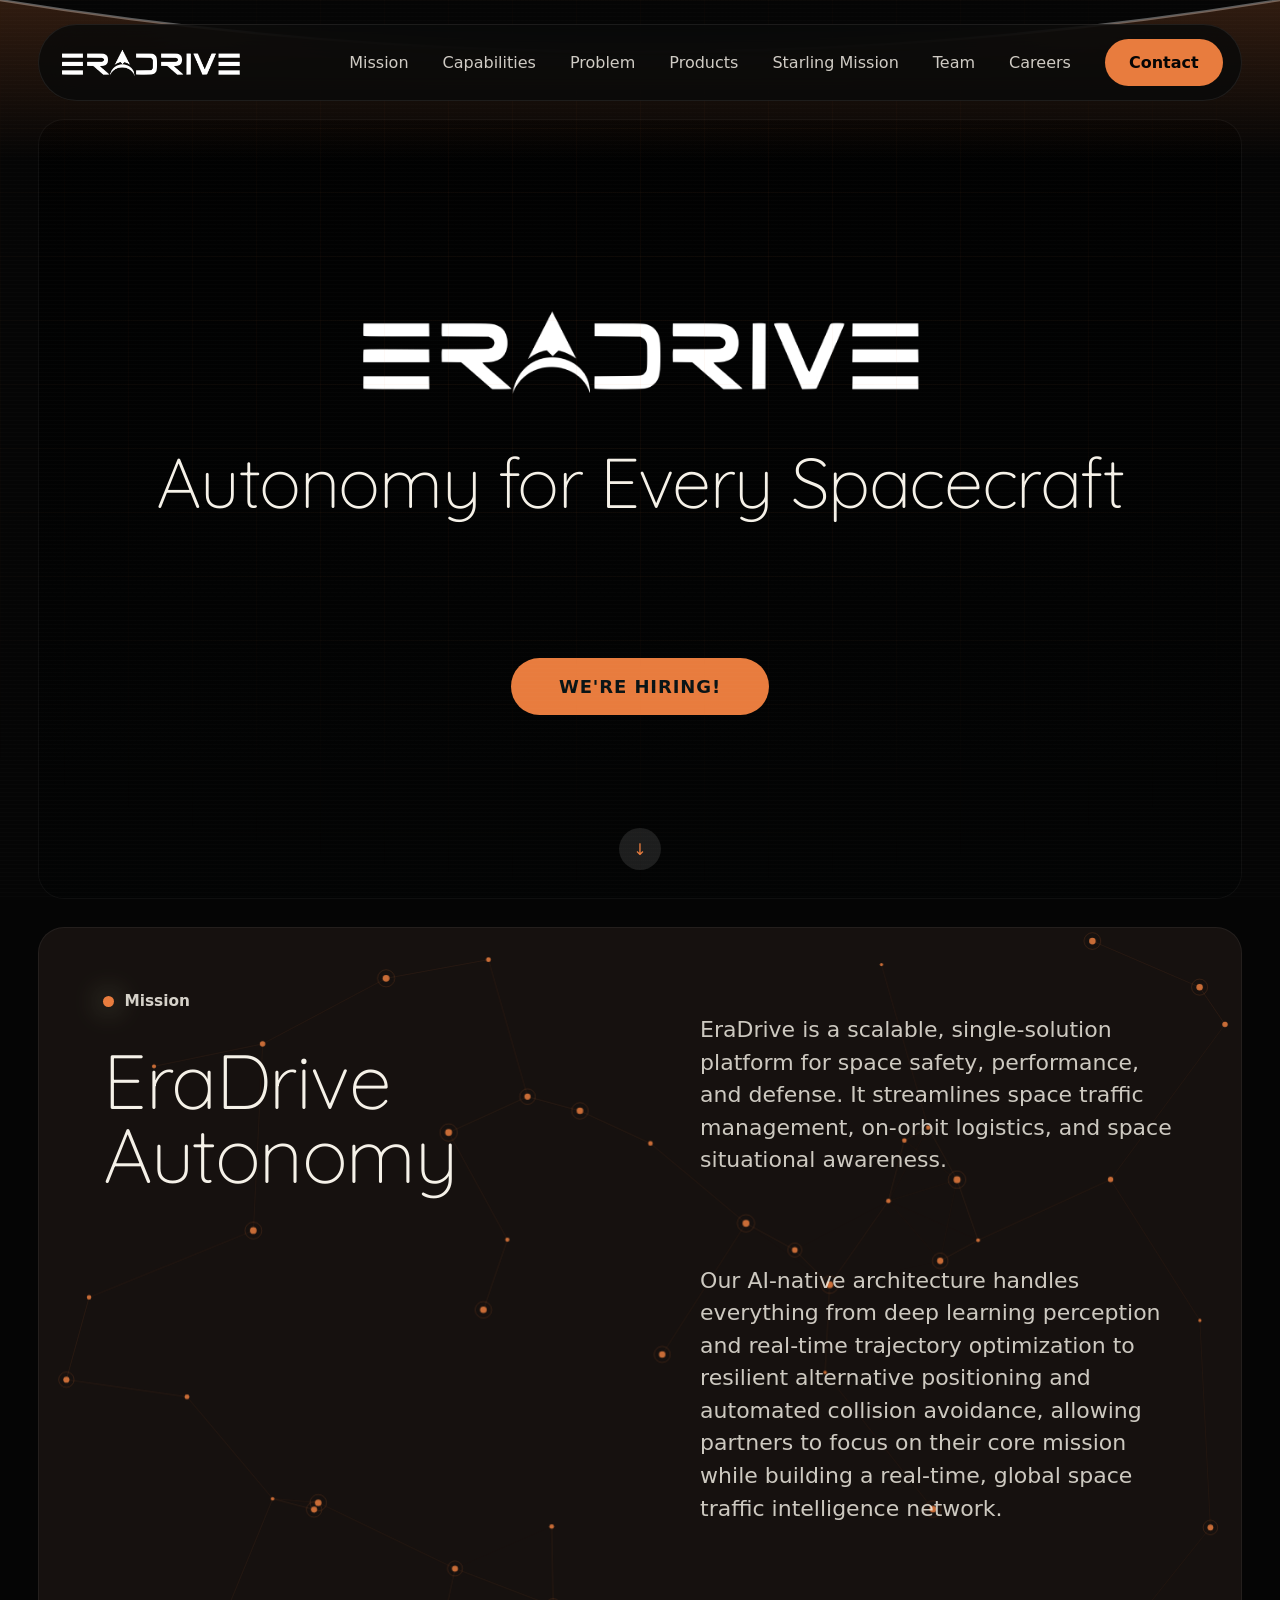
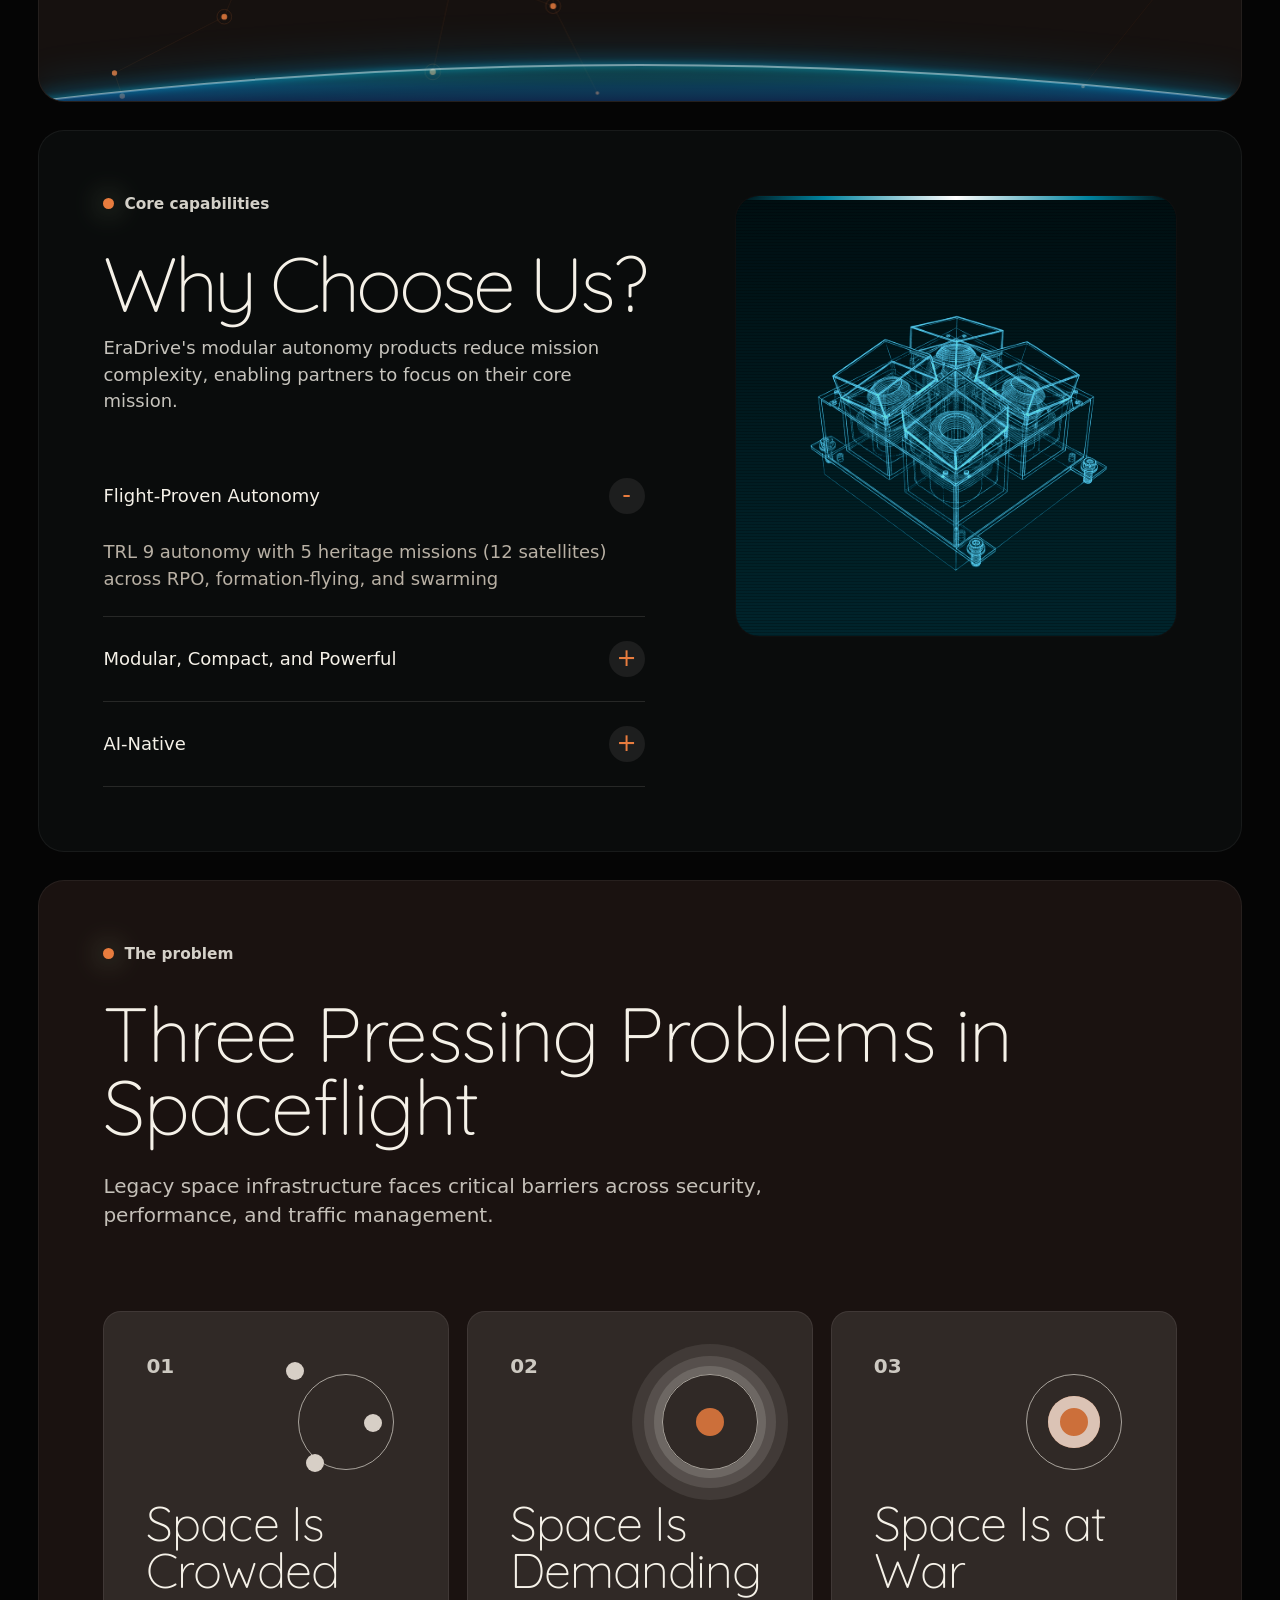
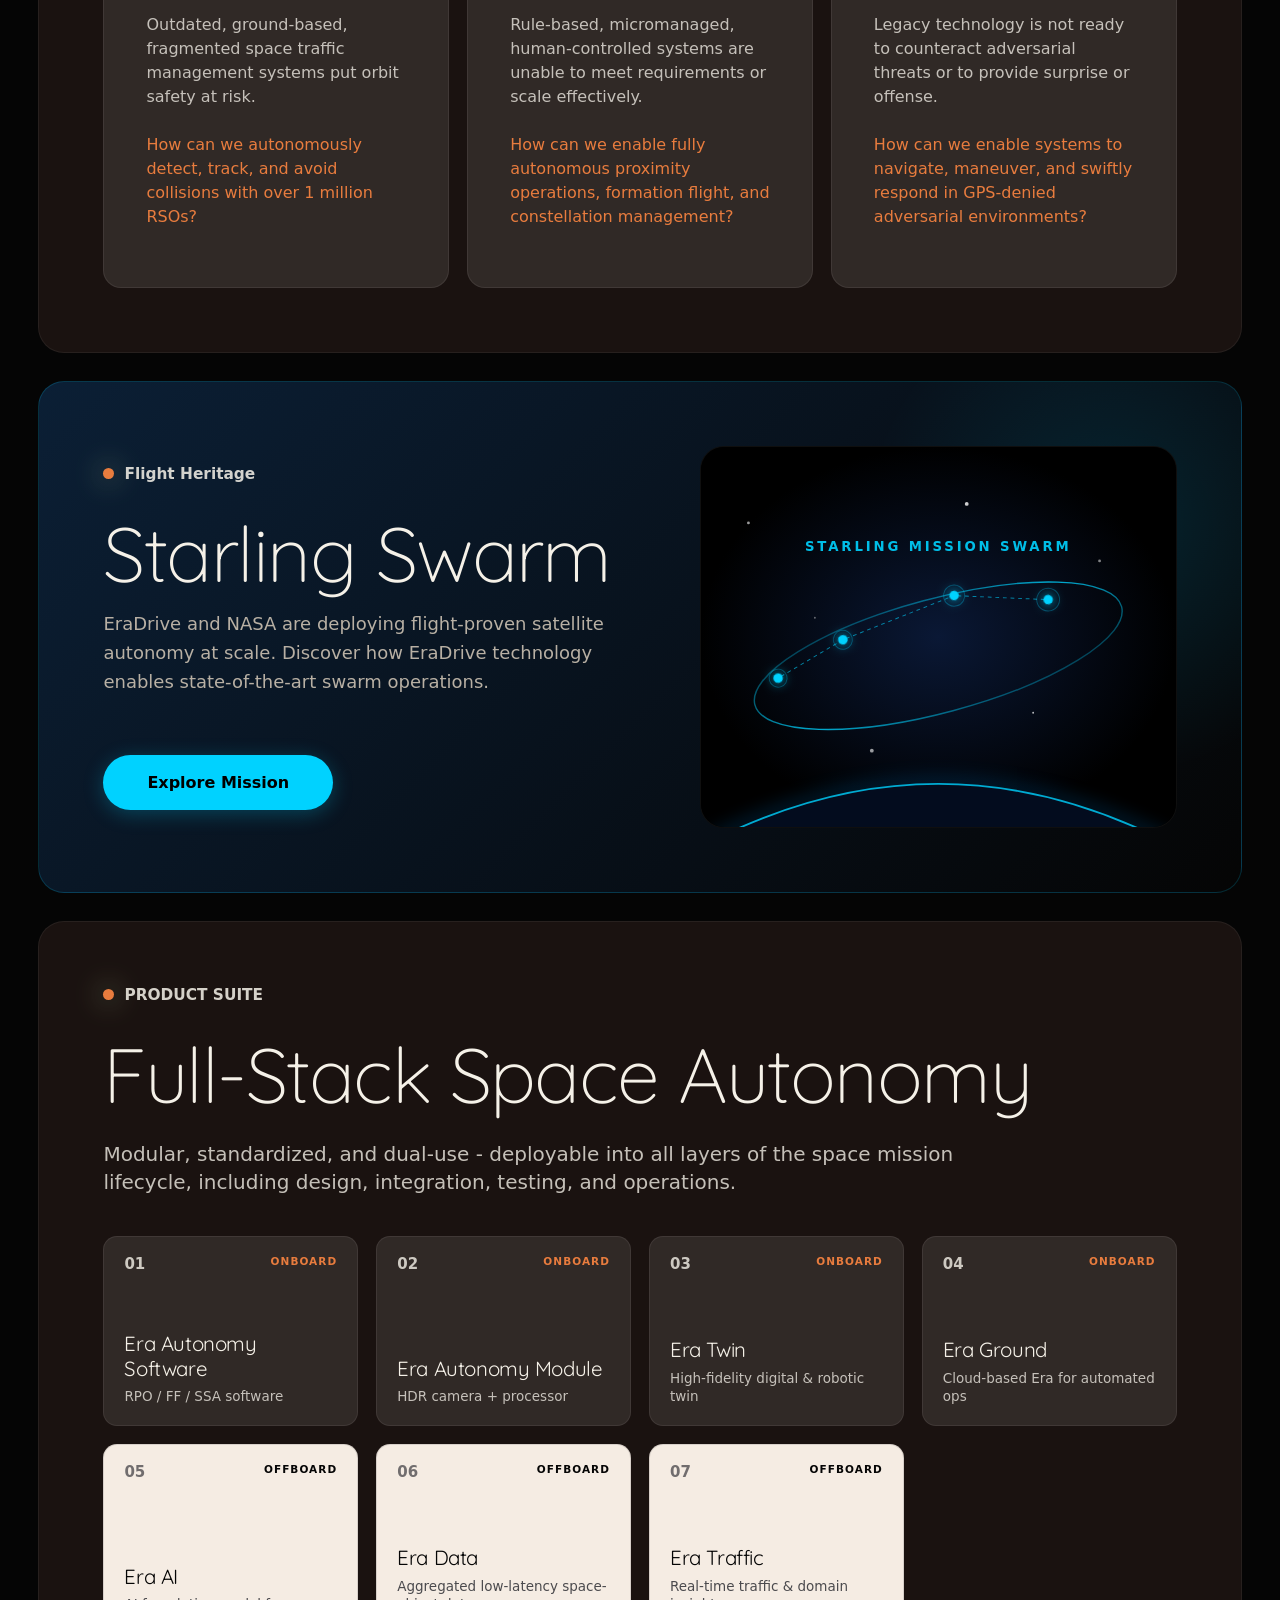
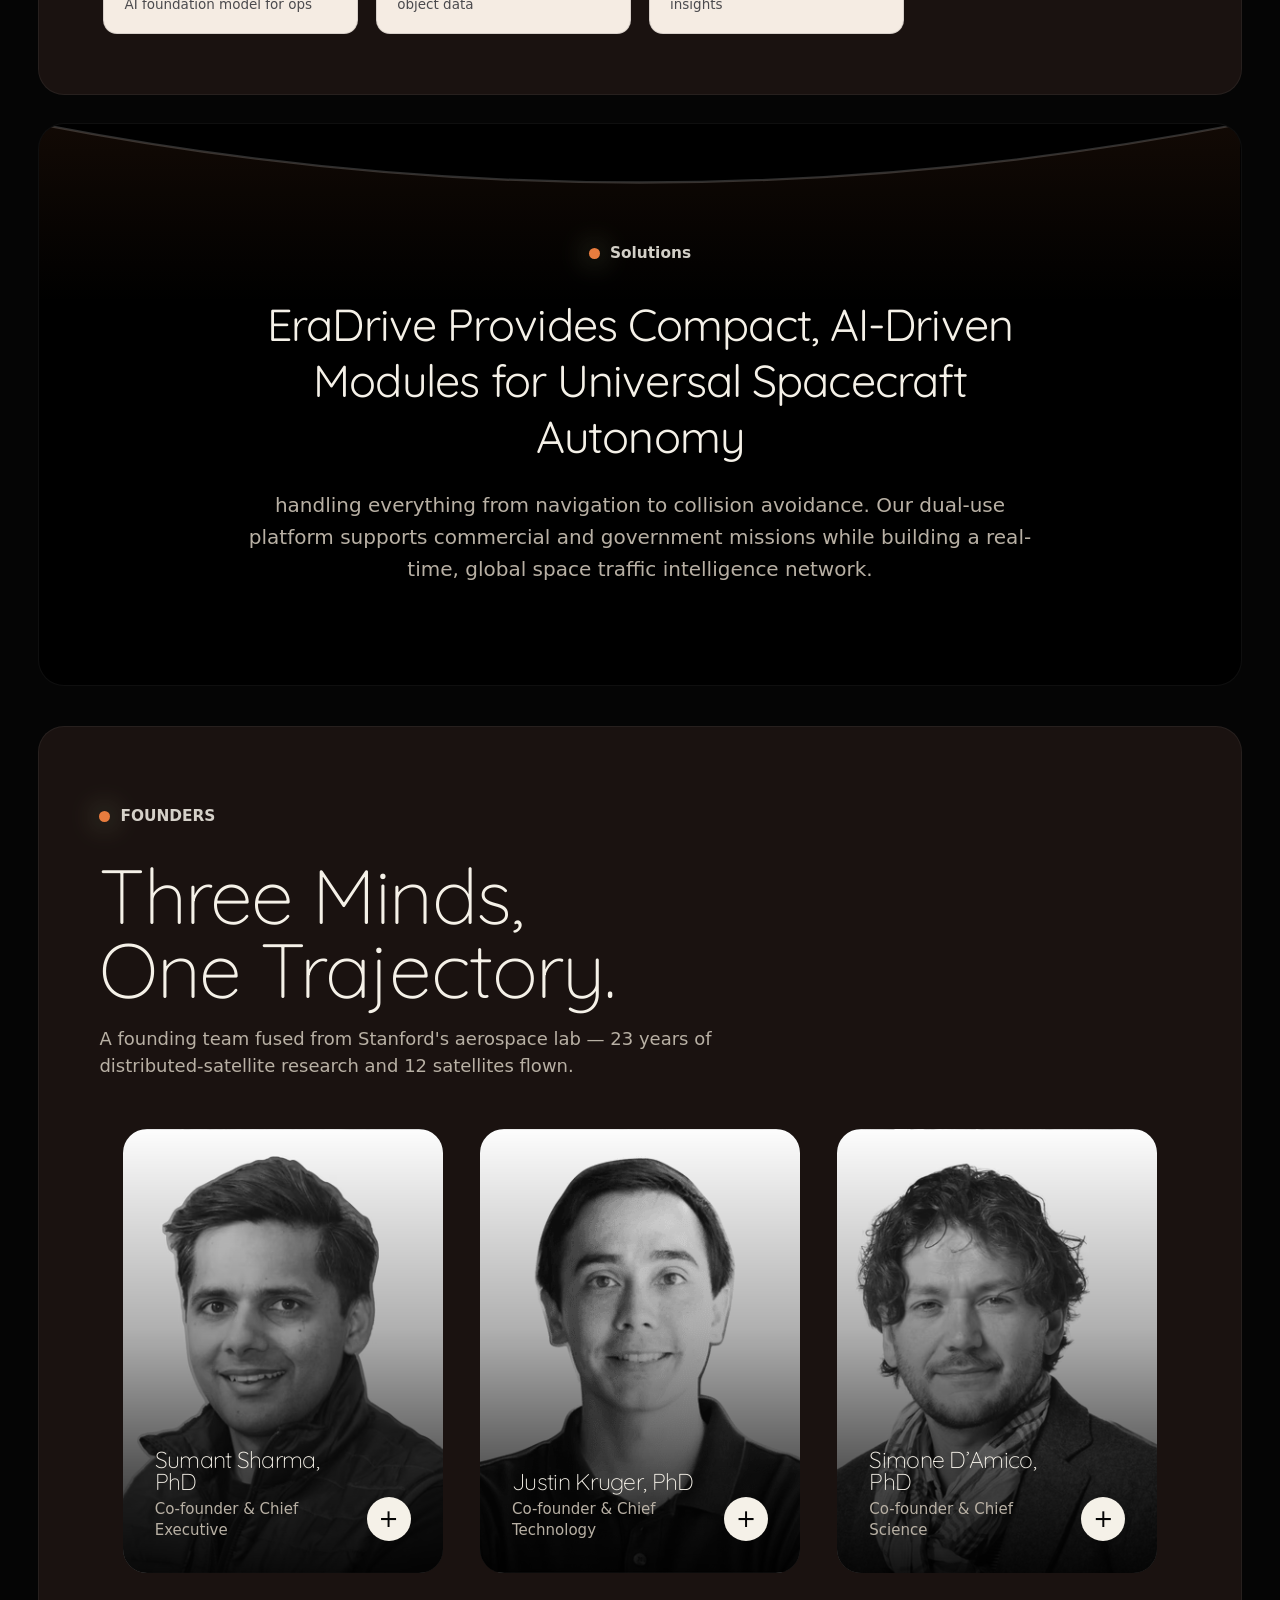
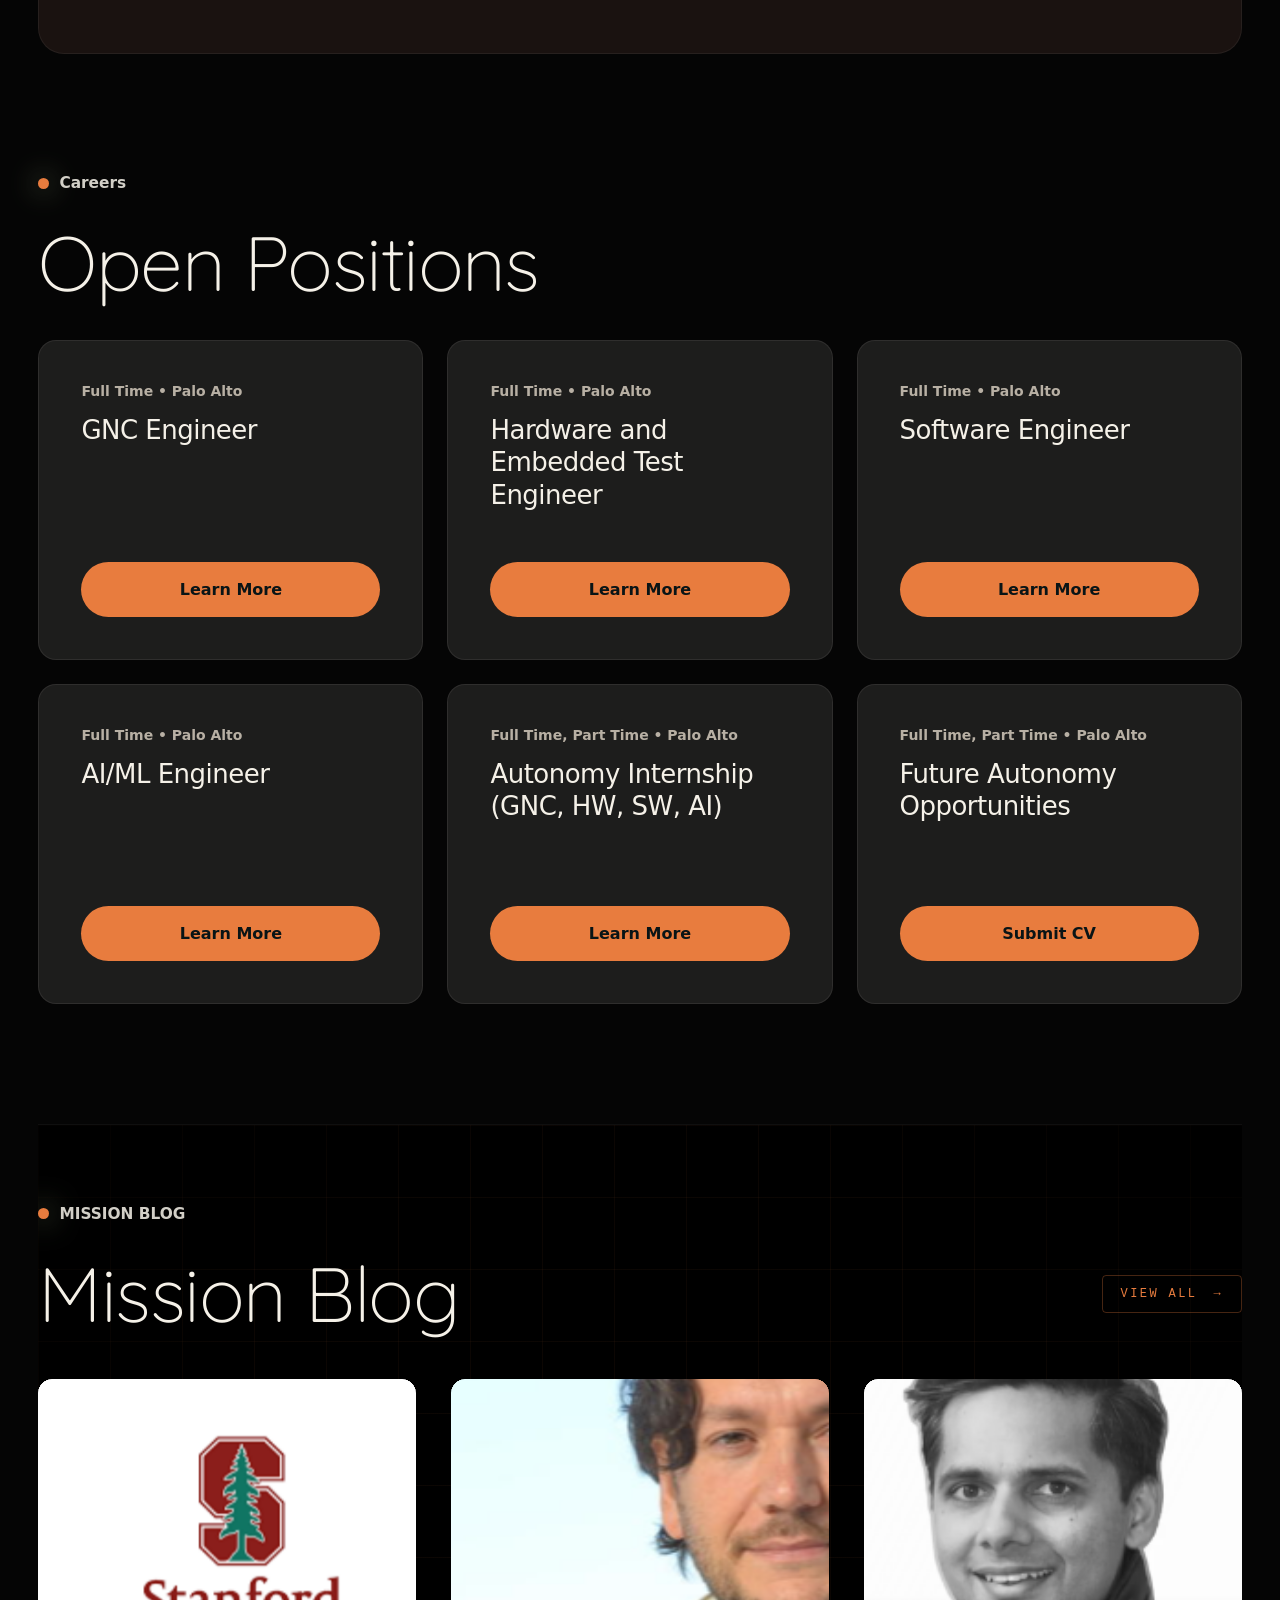
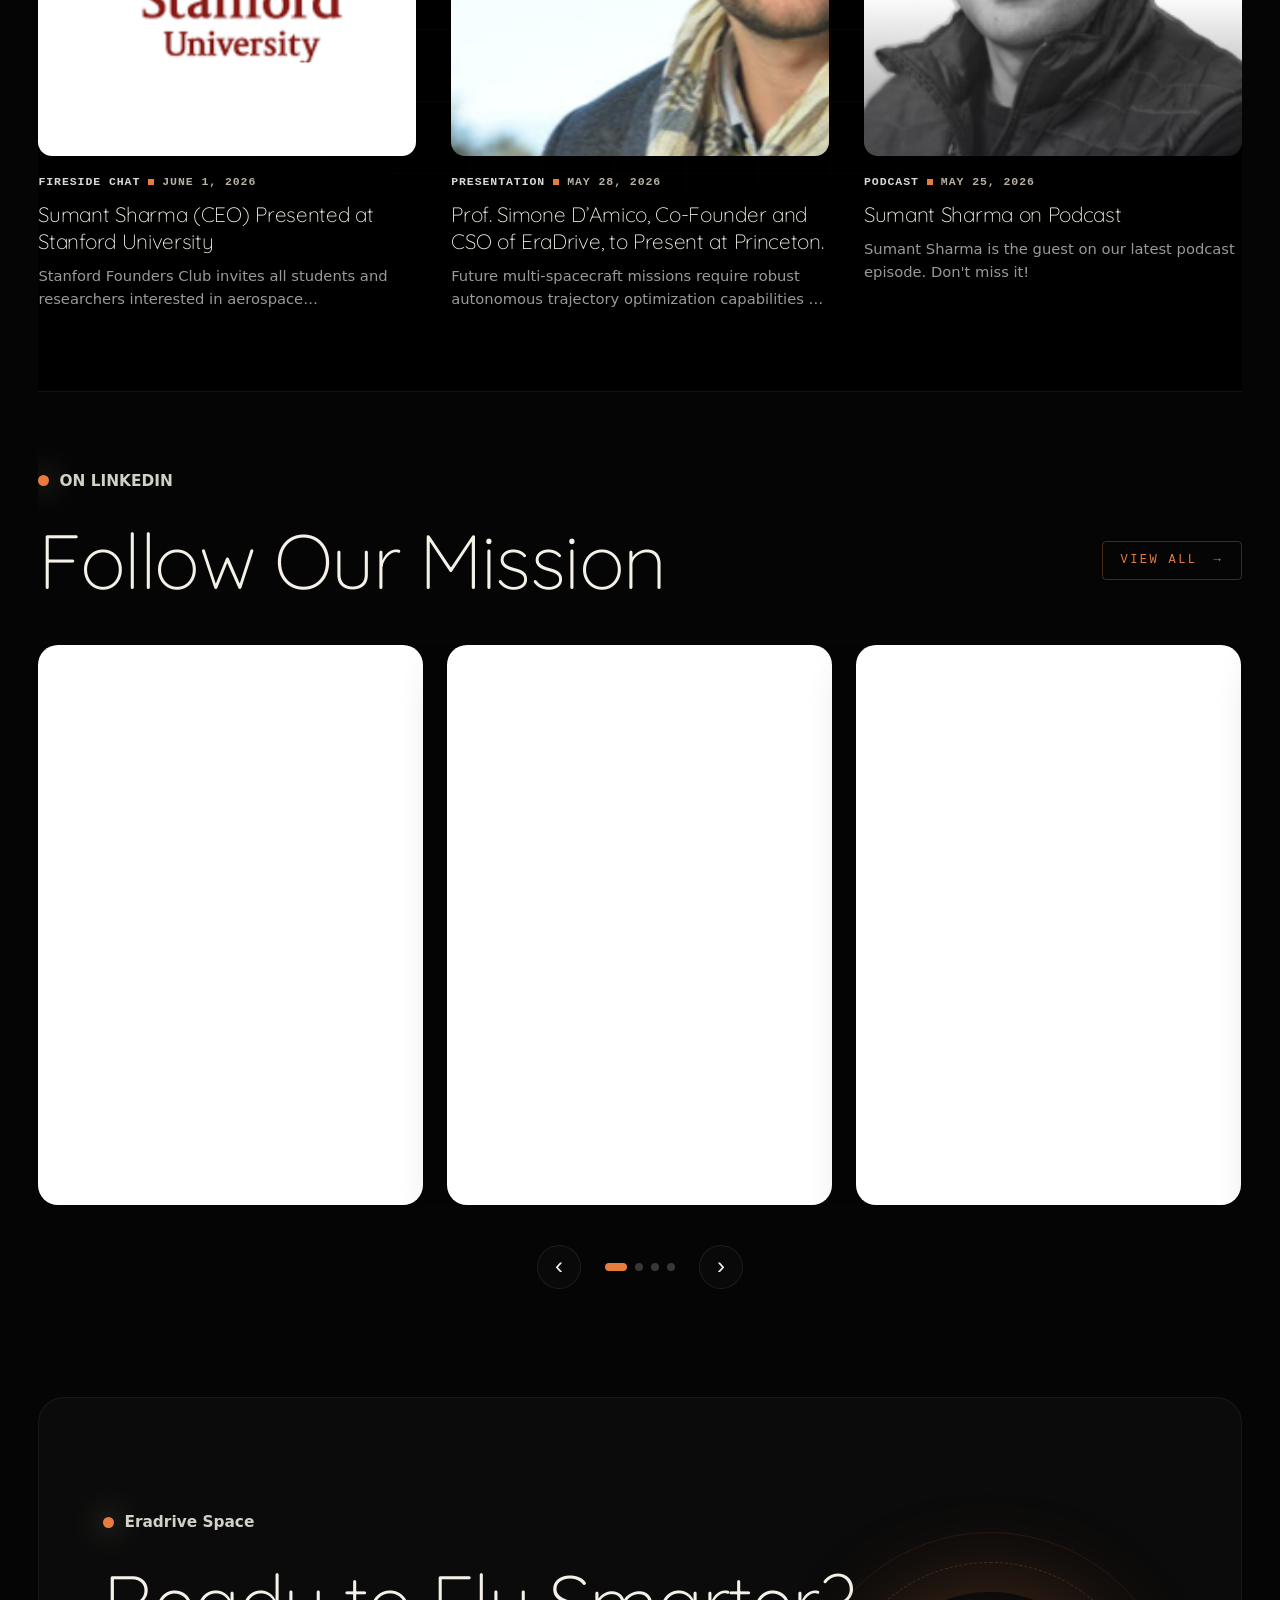
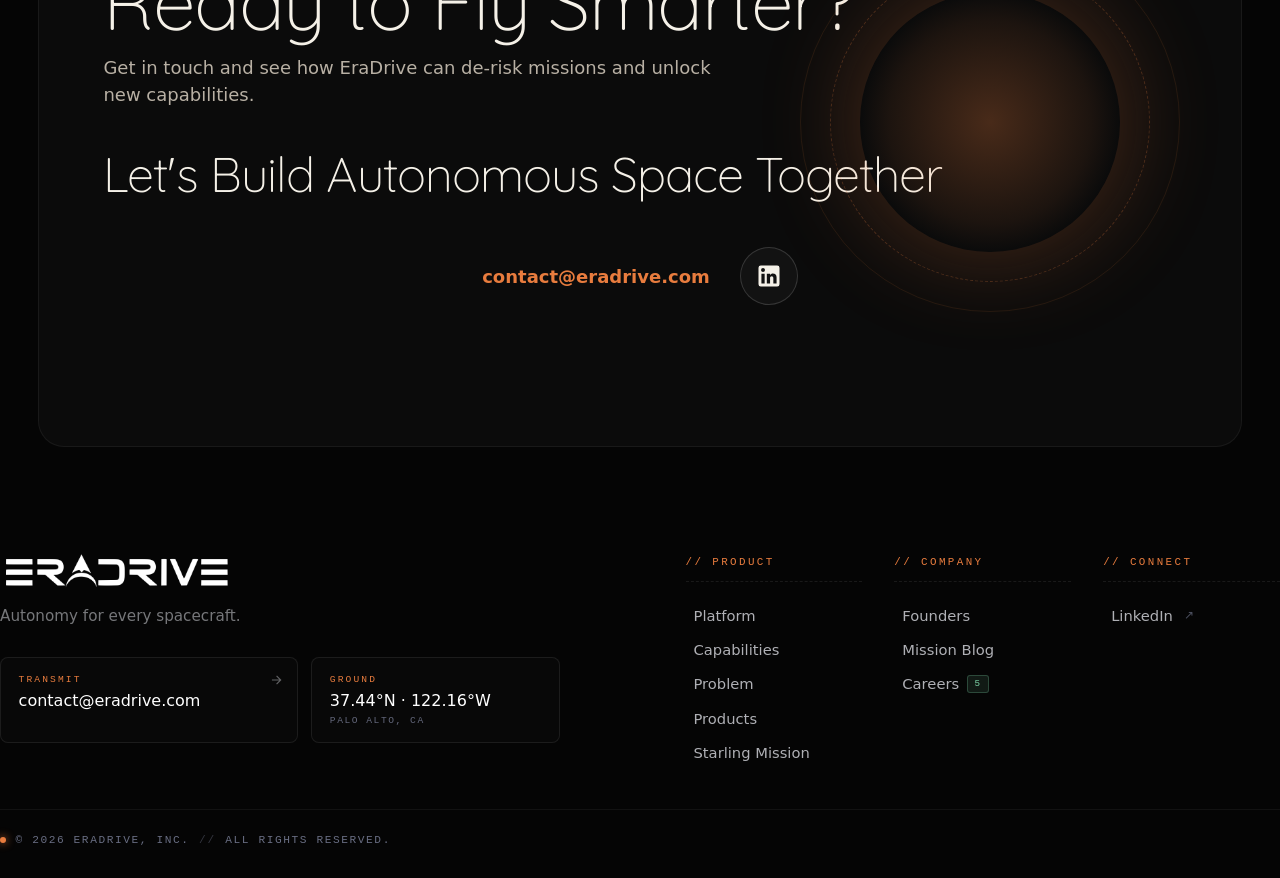
==== commit fbe488bf: "Update website content and photos" ====
--- a/index.html
+++ b/index.html
@@ -50,11 +50,11 @@
       <canvas id="swarm-canvas" style="position: absolute; inset: 0; width: 100%; height: 100%; pointer-events: none; z-index: 1;"></canvas>
       <div style="position: relative; z-index: 2;">
         <p class="eyebrow"><span></span>Mission</p>
-        <h2>EraDrive AI</h2>
+        <h2>EraDrive Autonomy</h2>
       </div>
       <div class="text-columns" style="position: relative; z-index: 2;">
-        <p>EraDrive is a scalable, single-solution platform for space safety, performance, and defense. It streamlines space traffic management, on-orbit logistics, and advanced remote sensing.</p>
-        <p>Our AI-native architecture handles everything from deep learning perception and real-time trajectory optimization to automated collision avoidance, allowing partners to focus on their core mission while building a real-time, global space traffic intelligence network.</p>
+        <p>EraDrive is a scalable, single-solution platform for space safety, performance, and defense. It streamlines space traffic management, on-orbit logistics, and space situational awareness.</p>
+        <p>Our AI-native architecture handles everything from deep learning perception and real-time trajectory optimization to resilient alternative positioning and automated collision avoidance, allowing partners to focus on their core mission while building a real-time, global space traffic intelligence network.</p>
       </div>
       <!-- Stylized Earth curve horizon SVG -->
       <svg viewBox="0 0 1440 200" preserveAspectRatio="none" style="position: absolute; bottom: 0; left: 0; width: 100%; height: 160px; pointer-events: none; z-index: 1;">
@@ -83,7 +83,7 @@
     <section id="sistema" class="feature-section">
       <div class="feature-copy">
         <p class="eyebrow"><span></span>Core capabilities</p>
-        <h2>Why Choose Us?</h2>
+        <h2 style="letter-spacing: -0.05em; white-space: nowrap;">Why Choose Us?</h2>
         <p style="margin: 15px 0 35px 0; color: rgba(245,241,232,.8); font-size: 18px; line-height: 1.45;">EraDrive's modular autonomy products reduce mission complexity, enabling partners to focus on their core mission.</p>
         <div class="accordion-list">
           <div class="accordion-item active">
@@ -106,36 +106,36 @@
           </div>
         </div>
       </div>
-      <figure class="media-card" style="border-radius: 24px; overflow: hidden; background: #000; border: 1px solid rgba(255,255,255,0.06);">
-        <video autoplay loop muted playsinline style="width: 100%; aspect-ratio: 1 / 1; object-fit: cover; display: block; border-radius: 24px;">
-          <source src="data/video_product.mp4" type="video/mp4">
-        </video>
+      <figure class="media-card" style="border-radius: 24px; overflow: hidden; background: #000; border: 1px solid rgba(255,255,255,0.06); position: relative;">
+        <img class="hologram-img" src="data/eradrive.jpg" alt="EraDrive Autonomy" style="width: 100%; aspect-ratio: 1 / 1; object-fit: cover; display: block; border-radius: 24px;">
+        <div class="hologram-overlay"></div>
+        <div class="scanline"></div>
       </figure>
     </section>
 
 
     <section id="lavorazioni" class="cards-section dark-block">
-      <p class="eyebrow"><span></span>THE PROBLEM</p>
+      <p class="eyebrow"><span></span>The problem</p>
       <h2>Three Pressing Problems in Spaceflight</h2>
       <p class="section-lead">Legacy space infrastructure faces critical barriers across security, performance, and traffic management.</p>
       <div class="cards-grid">
         <article class="service-card">
           <div class="card-number">01</div>
-          <div class="line-icon atom"></div>
-          <h3>Space is at War</h3>
-          <p style="margin-top: 20px; font-size: 16px; line-height: 1.5;">Legacy technology is not ready to counteract adversarial threats, to provide surprise or offense.<br><br><span style="color: var(--acid); font-weight: 500;">How to ensure autonomous navigation in GPS-denied adversarial environments?</span></p>
+          <div class="line-icon nodes"></div>
+          <h3>Space Is Crowded</h3>
+          <p style="margin-top: 20px; font-size: 16px; line-height: 1.5;">Outdated, ground-based, fragmented space traffic management systems put orbit safety at risk.<br><br><span style="color: var(--acid); font-weight: 500;">How can we autonomously detect, track, and avoid collisions with over 1 million RSOs?</span></p>
         </article>
         <article class="service-card">
           <div class="card-number">02</div>
           <div class="line-icon rings"></div>
-          <h3>Space is Demanding</h3>
-          <p style="margin-top: 20px; font-size: 16px; line-height: 1.5;">Outdated, rule-based, micromanaged, human-controlled systems are not able to meet requirements.<br><br><span style="color: var(--acid); font-weight: 500;">How to enable fully autonomous, multi-satellite prox ops and formation flight?</span></p>
+          <h3>Space Is Demanding</h3>
+          <p style="margin-top: 20px; font-size: 16px; line-height: 1.5;">Rule-based, micromanaged, human-controlled systems are unable to meet requirements or scale effectively.<br><br><span style="color: var(--acid); font-weight: 500;">How can we enable fully autonomous proximity operations, formation flight, and constellation management?</span></p>
         </article>
         <article class="service-card">
           <div class="card-number">03</div>
-          <div class="line-icon nodes"></div>
-          <h3>Space is Crowded</h3>
-          <p style="margin-top: 20px; font-size: 16px; line-height: 1.5;">Outdated, ground-based, fragmented space traffic management systems put orbit safety at risk.<br><br><span style="color: var(--acid); font-weight: 500;">How to autonomously detect, track, and avoid collisions with over 1 million RSOs?</span></p>
+          <div class="line-icon atom"></div>
+          <h3>Space Is at War</h3>
+          <p style="margin-top: 20px; font-size: 16px; line-height: 1.5;">Legacy technology is not ready to counteract adversarial threats or to provide surprise or offense.<br><br><span style="color: var(--acid); font-weight: 500;">How can we enable systems to navigate, maneuver, and swiftly respond in GPS-denied adversarial environments?</span></p>
         </article>
       </div>
     </section>
@@ -148,7 +148,7 @@
         <p class="eyebrow"><span></span>Flight Heritage</p>
         <h2>Starling Swarm</h2>
         <p style="margin-top: 20px; font-size: 18px; color: var(--muted); line-height: 1.6; max-width: 600px;">
-          Deploying flight-proven distributed satellite autonomy at scale. Discover how EraDrive technology enables state-of-the-art space swarm operations.
+          EraDrive and NASA are deploying flight-proven satellite autonomy at scale. Discover how EraDrive technology enables state-of-the-art swarm operations.
         </p>
         <div style="margin-top: 40px;">
           <a href="html/starling_mission.html" class="button" style="margin: 0; padding: 18px 44px; font-size: 16px; border-radius: 999px; background: #00d2ff; color: #000; font-weight: 600; box-shadow: 0 4px 20px rgba(0, 210, 255, 0.25);">Explore Mission</a>
@@ -264,7 +264,7 @@
     <section id="products" class="cards-section dark-block" style="margin-top: 28px; padding-bottom: 60px;">
       <p class="eyebrow"><span></span>PRODUCT SUITE</p>
       <h2>Full-Stack Space Autonomy</h2>
-      <p class="section-lead" style="max-width: 900px; margin-bottom: 40px;">Modular, standardized, and dual-use — deployable into all layers of space mission design, integration, testing, and operations.</p>
+      <p class="section-lead" style="max-width: 900px; margin-bottom: 40px;">Modular, standardized, and dual-use - deployable into all layers of the space mission lifecycle, including design, integration, testing, and operations.</p>
       
       <!-- Products Grid -->
       <div class="products-grid">
@@ -272,7 +272,7 @@
         <article class="product-grid-card">
           <div class="card-number">01</div>
           <div class="product-onboard-tag">ONBOARD</div>
-          <h3>Era Autonomous</h3>
+          <h3>Era Autonomy Software</h3>
           <p>RPO / FF / SSA software</p>
         </article>
         
@@ -280,7 +280,7 @@
         <article class="product-grid-card">
           <div class="card-number">02</div>
           <div class="product-onboard-tag">ONBOARD</div>
-          <h3>Era+ Low-SWaP kit</h3>
+          <h3>Era Autonomy Module</h3>
           <p>HDR camera + processor</p>
         </article>
 
@@ -343,7 +343,7 @@
       
       <div class="planet-content" style="position: relative; z-index: 2; max-width: 950px; padding: 120px 24px 60px;">
         <p class="eyebrow" style="justify-content: center;"><span></span>Solutions</p>
-        <h2 style="font-size: clamp(28px, 3.5vw, 48px); line-height: 1.25; font-weight: 400; max-width: 850px; margin: 0 auto 25px;">EraDrive provides compact, AI-driven modules for universal spacecraft autonomy</h2>
+        <h2 style="font-size: clamp(28px, 3.5vw, 48px); line-height: 1.25; font-weight: 400; max-width: 850px; margin: 0 auto 25px;">EraDrive Provides Compact, AI-Driven Modules for Universal Spacecraft Autonomy</h2>
         <p style="font-size: 20px; line-height: 1.6; color: var(--muted); max-width: 820px; margin: 0 auto 40px; font-family: var(--sans);">
           handling everything from navigation to collision avoidance. Our dual-use platform supports commercial and government missions while building a real-time, global space traffic intelligence network.
       </div>
@@ -354,7 +354,7 @@
     <section class="founders-section container" id="team">
       <p class="eyebrow"><span></span>FOUNDERS</p>
       <div class="founders-intro">
-        <h2>Three minds,<br>one trajectory.</h2>
+        <h2>Three Minds,<br>One Trajectory.</h2>
         <p style="font-size: 18px; color: var(--muted); line-height: 1.5; max-width: 700px;">A founding team fused from Stanford's aerospace lab — 23 years of distributed-satellite research and 12 satellites flown.</p>
       </div>
       
@@ -403,7 +403,7 @@
                 <div>
                   <h3>Justin Kruger, PhD</h3>
                   <p class="founder-role">Co-founder & Chief Technology</p>
-                  <p class="founder-bio">He leads the design and development of EraDrive's core flight software and hardware systems. Leveraging his research from Stanford AeroAstro, he focuses on real-time embedded systems, sensor integration, and low-SWaP flight compute architecture.</p>
+                  <p class="founder-bio">Spearheads the design, development, and deployment of EraDrive’s core software and hardware systems. Justin’s expertise in vision-based navigation, distributed systems, and on-orbit autonomy are cornerstones for ensuring EraDrive’s vision becomes reality, leveraging his PhD and postdoc experience from Stanford and extensive flight experience from NASA Starling.</p>
                 </div>
                 <a href="https://www.linkedin.com/in/justinjessada/" target="_blank" class="founder-linkedin-link">LinkedIn &rarr;</a>
               </div>
@@ -443,14 +443,14 @@
 
     <section class="careers-section container" id="careers" style="margin-top: 40px; padding: 80px 0; border-bottom: 1px solid var(--border-color);">
       <p class="eyebrow"><span></span>Careers</p>
-      <h2>Open positions</h2>
+      <h2>Open Positions</h2>
       
       <div class="careers-grid-new">
         <!-- Card 1 -->
         <article class="service-card" style="display: flex; flex-direction: column; justify-content: space-between; min-height: 320px; padding: 42px;">
           <div>
             <div class="card-number" style="font-family: var(--sans); font-size: 14px; font-weight: 600; color: var(--muted); margin-bottom: 15px;">Full Time • Palo Alto</div>
-            <h3 style="font-family: var(--serif); font-size: 26px; font-weight: 400; line-height: 1.25; color: var(--text); margin-top: 0; letter-spacing: -0.02em;">GNC Engineer</h3>
+            <h3 style="font-family: var(--sans); font-size: 26px; font-weight: 400; line-height: 1.25; color: var(--text); margin-top: 0; letter-spacing: -0.02em;">GNC Engineer</h3>
           </div>
           <div style="margin-top: 30px;">
             <a href="https://www.eradrive.space/gnc-engineer" target="_blank" class="button" style="padding: 18px 32px; border-radius: 999px; font-size: 16px; display: inline-block; text-align: center; margin: 0; width: 100%;">Learn More</a>
@@ -460,7 +460,7 @@
         <article class="service-card" style="display: flex; flex-direction: column; justify-content: space-between; min-height: 320px; padding: 42px;">
           <div>
             <div class="card-number" style="font-family: var(--sans); font-size: 14px; font-weight: 600; color: var(--muted); margin-bottom: 15px;">Full Time • Palo Alto</div>
-            <h3 style="font-family: var(--serif); font-size: 26px; font-weight: 400; line-height: 1.25; color: var(--text); margin-top: 0; letter-spacing: -0.02em;">Hardware and Embedded Test Engineer</h3>
+            <h3 style="font-family: var(--sans); font-size: 26px; font-weight: 400; line-height: 1.25; color: var(--text); margin-top: 0; letter-spacing: -0.02em;">Hardware and Embedded Test Engineer</h3>
           </div>
           <div style="margin-top: 30px;">
             <a href="https://www.eradrive.space/hw-engineer" target="_blank" class="button" style="padding: 18px 32px; border-radius: 999px; font-size: 16px; display: inline-block; text-align: center; margin: 0; width: 100%;">Learn More</a>
@@ -470,7 +470,7 @@
         <article class="service-card" style="display: flex; flex-direction: column; justify-content: space-between; min-height: 320px; padding: 42px;">
           <div>
             <div class="card-number" style="font-family: var(--sans); font-size: 14px; font-weight: 600; color: var(--muted); margin-bottom: 15px;">Full Time • Palo Alto</div>
-            <h3 style="font-family: var(--serif); font-size: 26px; font-weight: 400; line-height: 1.25; color: var(--text); margin-top: 0; letter-spacing: -0.02em;">Software Engineer</h3>
+            <h3 style="font-family: var(--sans); font-size: 26px; font-weight: 400; line-height: 1.25; color: var(--text); margin-top: 0; letter-spacing: -0.02em;">Software Engineer</h3>
           </div>
           <div style="margin-top: 30px;">
             <a href="https://www.eradrive.space/sw-engineer" target="_blank" class="button" style="padding: 18px 32px; border-radius: 999px; font-size: 16px; display: inline-block; text-align: center; margin: 0; width: 100%;">Learn More</a>
@@ -480,7 +480,7 @@
         <article class="service-card" style="display: flex; flex-direction: column; justify-content: space-between; min-height: 320px; padding: 42px;">
           <div>
             <div class="card-number" style="font-family: var(--sans); font-size: 14px; font-weight: 600; color: var(--muted); margin-bottom: 15px;">Full Time • Palo Alto</div>
-            <h3 style="font-family: var(--serif); font-size: 26px; font-weight: 400; line-height: 1.25; color: var(--text); margin-top: 0; letter-spacing: -0.02em;">AI/ML Engineer</h3>
+            <h3 style="font-family: var(--sans); font-size: 26px; font-weight: 400; line-height: 1.25; color: var(--text); margin-top: 0; letter-spacing: -0.02em;">AI/ML Engineer</h3>
           </div>
           <div style="margin-top: 30px;">
             <a href="https://www.eradrive.space/ai-engineer" target="_blank" class="button" style="padding: 18px 32px; border-radius: 999px; font-size: 16px; display: inline-block; text-align: center; margin: 0; width: 100%;">Learn More</a>
@@ -490,7 +490,7 @@
         <article class="service-card" style="display: flex; flex-direction: column; justify-content: space-between; min-height: 320px; padding: 42px;">
           <div>
             <div class="card-number" style="font-family: var(--sans); font-size: 14px; font-weight: 600; color: var(--muted); margin-bottom: 15px;">Full Time, Part Time • Palo Alto</div>
-            <h3 style="font-family: var(--serif); font-size: 26px; font-weight: 400; line-height: 1.25; color: var(--text); margin-top: 0; letter-spacing: -0.02em;">Autonomy Internship (GNC, HW, SW, AI)</h3>
+            <h3 style="font-family: var(--sans); font-size: 26px; font-weight: 400; line-height: 1.25; color: var(--text); margin-top: 0; letter-spacing: -0.02em;">Autonomy Internship (GNC, HW, SW, AI)</h3>
           </div>
           <div style="margin-top: 30px;">
             <a href="https://www.eradrive.space/internship" target="_blank" class="button" style="padding: 18px 32px; border-radius: 999px; font-size: 16px; display: inline-block; text-align: center; margin: 0; width: 100%;">Learn More</a>
@@ -500,7 +500,7 @@
         <article class="service-card" style="display: flex; flex-direction: column; justify-content: space-between; min-height: 320px; padding: 42px;">
           <div>
             <div class="card-number" style="font-family: var(--sans); font-size: 14px; font-weight: 600; color: var(--muted); margin-bottom: 15px;">Full Time, Part Time • Palo Alto</div>
-            <h3 style="font-family: var(--serif); font-size: 26px; font-weight: 400; line-height: 1.25; color: var(--text); margin-top: 0; letter-spacing: -0.02em;">Future Autonomy Opportunities</h3>
+            <h3 style="font-family: var(--sans); font-size: 26px; font-weight: 400; line-height: 1.25; color: var(--text); margin-top: 0; letter-spacing: -0.02em;">Future Autonomy Opportunities</h3>
           </div>
           <div style="margin-top: 30px;">
             <a href="mailto:contact@eradrive.com" class="button" style="padding: 18px 32px; border-radius: 999px; font-size: 16px; display: inline-block; text-align: center; margin: 0; width: 100%;">Submit CV</a>
@@ -508,19 +508,7 @@
         </article>
       </div>
 
-      <!-- Pagination controls (Inactive) -->
-      <div style="margin-top: 40px; display: flex; justify-content: space-between; align-items: center; background: rgba(255,255,255,0.015); padding: 18px 30px; border-radius: 999px; border: 1px solid rgba(255,255,255,0.04); font-family: var(--sans); color: rgba(255,255,255,0.25);">
-        <a href="#" style="display: flex; align-items: center; gap: 8px; color: inherit; pointer-events: none; text-decoration: none;">
-          <span style="display: inline-flex; align-items: center; justify-content: center; width: 28px; height: 28px; border-radius: 50%; background: rgba(255,255,255,0.04); color: inherit;">←</span> Previous
-        </a>
-        <div style="display: flex; gap: 15px; color: inherit;">
-          <span style="font-weight: 600; border-bottom: 2px solid rgba(255,255,255,0.1); padding-bottom: 2px;">1</span>
-          <span>2</span>
-        </div>
-        <a href="#" style="display: flex; align-items: center; gap: 8px; color: inherit; pointer-events: none; text-decoration: none;">
-          Next <span style="display: inline-flex; align-items: center; justify-content: center; width: 28px; height: 28px; border-radius: 50%; background: rgba(255,255,255,0.04); color: inherit;">→</span>
-        </a>
-      </div>
+
     </section>
 
     <section id="news-large" style="margin-top: 40px; padding: 80px 0; border-top: 1px solid rgba(255,255,255,0.06); position: relative; overflow: hidden;">
@@ -545,7 +533,7 @@
                 <span class="ncard-meta-dot"></span>
                 <span class="ncard-meta-date">JUNE 1, 2026</span>
               </div>
-              <h3>Sumant Sharma (CEO) presented at Stanford University</h3>
+              <h3>Sumant Sharma (CEO) Presented at Stanford University</h3>
               <p>Stanford Founders Club invites all students and researchers interested in aerospace entrepreneurship to a fireside chat with Sumant Sharma, Co-Founder & CEO of EraDrive and Stanford AeroAstro alumnus, followed by a networking evening. Sumant will share how research from the Stanford Space Rendezvous Lab spun out into a spacecraft autonomy startup, lessons on building in the space sector, and what technical and commercial opportunities are emerging in on-orbit services.</p>
             </div>
           </a>
@@ -560,7 +548,7 @@
                 <span class="ncard-meta-dot"></span>
                 <span class="ncard-meta-date">MAY 28, 2026</span>
               </div>
-              <h3>Prof. Simone D’Amico, Co-Founder and CSO of EraDrive, to present at Princeton.</h3>
+              <h3>Prof. Simone D’Amico, Co-Founder and CSO of EraDrive, to Present at Princeton.</h3>
               <p>Future multi-spacecraft missions require robust autonomous trajectory optimization capabilities to ensure safe and efficient rendezvous operations. This capability hinges on solving non-convex constrained optimal control problems in real time, however traditional iterative methods such as sequential convex programming impose significant computational challenges.</p>
             </div>
           </a>
@@ -575,7 +563,7 @@
                 <span class="ncard-meta-dot"></span>
                 <span class="ncard-meta-date">MAY 25, 2026</span>
               </div>
-              <h3>Sumant Sharma on podcast</h3>
+              <h3>Sumant Sharma on Podcast</h3>
               <p>Sumant Sharma is the guest on our latest podcast episode. Don't miss it!</p>
             </div>
           </a>
@@ -717,13 +705,12 @@
       </div>
     </section>
 
-    <section class="minimal-section section-card" style="padding-bottom: 90px; overflow: hidden; margin-top: 28px;">
+    <section id="contatti" class="minimal-section section-card" style="padding-bottom: 90px; overflow: hidden; margin-top: 28px;">
       <p class="eyebrow"><span></span>Eradrive Space</p>
       <h2>Ready to Fly Smarter?</h2>
-      <h3>Let's Build Autonomous Space Together</h3>
-      <p style="margin-top: 15px; font-size: 18px; color: var(--muted); max-width: 650px; line-height: 1.5;">Schedule a call and see how EraDrive can de‑risk missions and unlock new capabilities.</p>
-      <div class="cta-actions-wrap" style="margin-top: 50px; display: flex; align-items: center; gap: 30px; flex-wrap: wrap; position: relative; z-index: 5;">
-        <a href="https://calendly.com/sumant-eradrive/30min" target="_blank" class="button" style="margin: 0; padding: 18px 48px; border-radius: 999px;">Schedule A Call</a>
+      <p style="margin-top: 15px; font-size: 18px; color: var(--muted); max-width: 650px; line-height: 1.5;">Get in touch and see how EraDrive can de‑risk missions and unlock new capabilities.</p>
+      <h3 style="margin-top: 25px;">Let's Build Autonomous Space Together</h3>
+      <div class="cta-actions-wrap" style="margin-top: 50px; display: flex; align-items: center; justify-content: center; gap: 30px; flex-wrap: wrap; position: relative; z-index: 5;">
         <a href="mailto:contact@eradrive.com" style="font-family: var(--sans); font-size: 18px; color: var(--acid); font-weight: 600;">contact@eradrive.com</a>
         <a class="linkedin-cta-link" href="https://www.linkedin.com/company/eradrive/" target="_blank" style="display: inline-flex; align-items: center; justify-content: center; width: 58px; height: 58px; border-radius: 50%; border: 1px solid rgba(255,255,255,0.15); color: var(--text); background: rgba(255,255,255,0.03); transition: all 0.3s ease;" onmouseover="this.style.borderColor='var(--acid)'; this.style.color='var(--acid)'" onmouseout="this.style.borderColor='rgba(255,255,255,0.15)'; this.style.color='var(--text)'">
           <svg viewBox="0 0 24 24" width="28" height="28" fill="currentColor">
@@ -898,8 +885,11 @@
 
         var founderContainer = e.target.closest('.founder-card-container');
         if (founderContainer) {
-          if (e.target.closest('a')) {
-            return; // Allow links to navigate (e.g. LinkedIn link)
+          var linkedinLink = e.target.closest('.founder-linkedin-link');
+          if (linkedinLink) {
+            e.stopPropagation();
+            window.open(linkedinLink.href, '_blank');
+            return;
           }
           e.preventDefault();
           var cardInner = founderContainer.querySelector('.founder-card');
--- a/style.css
+++ b/style.css
@@ -1,1854 +1,1927 @@
-@import url('https://fonts.googleapis.com/css2?family=Quicksand:wght@300;400;500&display=swap');
-
-:root {
-  --black: #050505;
-  --charcoal: #0f0d0c;
-  --deep: #1a1210;
-  --panel: #16110f;
-  --panel-soft: #231a17;
-  --cream: #f5ece3;
-  --muted: #b8b0a4;
-  --line: rgba(245,236,227,.12);
-  --acid: #e87c3e;
-  --text: #f5f1e8;
-  --serif: Georgia, 'Times New Roman', serif;
-  --sans: Inter, ui-sans-serif, system-ui, -apple-system, BlinkMacSystemFont, 'Segoe UI', sans-serif;
-}
-
-* { box-sizing: border-box; }
-html { scroll-behavior: smooth; }
-body {
-  margin: 0;
-  background: var(--black);
-  color: var(--text);
-  font-family: var(--sans);
-  -webkit-font-smoothing: antialiased;
-}
-
-a { color: inherit; text-decoration: none; }
-
-.site-header {
-  position: sticky;
-  top: 0;
-  z-index: 20;
-  display: flex;
-  align-items: center;
-  justify-content: space-between;
-  margin: 24px auto 0;
-  width: min(94vw, 1680px);
-  padding: 14px 18px;
-  border: 1px solid rgba(255,255,255,.08);
-  border-radius: 999px;
-  background: rgba(8, 10, 10, .78);
-  backdrop-filter: blur(18px);
-}
-
-.brand {
-  display: inline-flex;
-  align-items: center;
-  gap: 12px;
-  font-size: 26px;
-  font-weight: 650;
-  letter-spacing: -.04em;
-}
-
-.brand-mark {
-  width: 32px;
-  height: 32px;
-  display: grid;
-  grid-template-columns: repeat(3, 1fr);
-  gap: 4px;
-}
-.brand-mark span {
-  width: 5px;
-  height: 5px;
-  border-radius: 50%;
-  background: var(--acid);
-  opacity: .95;
-}
-.brand-mark span:nth-child(odd) { background: var(--cream); opacity: .75; }
-
-.nav { display: flex; align-items: center; gap: 34px; font-size: 16px; color: rgba(245,241,232,.84); }
-.nav a:not(.nav-cta):hover { color: var(--acid); }
-.nav-cta {
-  padding: 14px 24px;
-  border-radius: 999px;
-  color: var(--black);
-  background: var(--acid);
-  font-weight: 650;
-}
-
-main { width: min(94vw, 1680px); margin: 18px auto 0; }
-.section-card, .feature-section, .cards-section, .mission-banner {
-  border-radius: 26px;
-  overflow: hidden;
-  border: 1px solid rgba(255,255,255,.06);
-}
-
-.hero {
-  min-height: 780px;
-  position: relative;
-  display: grid;
-  place-items: center;
-  isolation: isolate;
-  background: #111;
-}
-.hero-bg {
-  position: absolute;
-  inset: 0;
-  background:
-    linear-gradient(to bottom, rgba(5,6,6,.08), rgba(5,6,6,.35) 45%, rgba(5,6,6,.8)),
-    radial-gradient(circle at 76% 13%, rgba(232,124,62,.55), transparent 10%),
-    linear-gradient(135deg, #191412 0%, #382824 48%, #100d0c 100%);
-}
-.hero-bg::after {
-  content: '';
-  position: absolute;
-  inset: 0;
-  background-image:
-    radial-gradient(circle at 20% 28%, rgba(255,255,255,.28) 0 1px, transparent 2px),
-    radial-gradient(circle at 70% 20%, rgba(232,124,62,.25) 0 1px, transparent 2px),
-    radial-gradient(circle at 48% 68%, rgba(255,255,255,.22) 0 1px, transparent 2px);
-  background-size: 70px 70px, 120px 120px, 90px 90px;
-  opacity: .45;
-}
-.hero-content {
-  position: relative;
-  text-align: center;
-  max-width: 1120px;
-  padding: 110px 24px;
-}
-.eyebrow {
-  display: flex;
-  align-items: center;
-  gap: 10px;
-  margin: 0 0 34px;
-  color: rgba(245,241,232,.86);
-  font-size: clamp(15px, 1.2vw, 21px);
-  font-weight: 560;
-}
-.hero .eyebrow { justify-content: center; }
-.eyebrow span {
-  width: 11px;
-  height: 11px;
-  border-radius: 50%;
-  background: var(--acid);
-  box-shadow: 0 0 30px rgba(223,255,188,.75);
-}
-h1, h2, h3 { margin: 0; font-family: 'Quicksand', sans-serif; font-weight: 300; letter-spacing: -.02em; }
-h1 { font-size: clamp(54px, 5.5vw, 110px); line-height: 1.0; }
-h2 { font-size: clamp(50px, 6vw, 104px); line-height: .96; }
-h3 { font-size: clamp(42px, 3.8vw, 72px); line-height: .96; }
-.hero-text {
-  width: min(820px, 90vw);
-  margin: 34px auto 0;
-  color: rgba(245,241,232,.82);
-  font-size: clamp(20px, 1.7vw, 30px);
-  line-height: 1.38;
-}
-.scroll-dot {
-  position: absolute;
-  bottom: 28px;
-  left: 50%;
-  transform: translateX(-50%);
-  width: 42px;
-  height: 42px;
-  display: grid;
-  place-items: center;
-  border-radius: 50%;
-  background: rgba(255,255,255,.10);
-  color: var(--acid);
-}
-
-.split-card {
-  position: relative;
-  min-height: 430px;
-  margin-top: 28px;
-  padding: clamp(36px, 5vw, 78px);
-  display: grid;
-  grid-template-columns: 1.05fr .95fr;
-  gap: 70px;
-  background: var(--panel);
-}
-.text-columns {
-  display: grid;
-  gap: 44px;
-  align-content: center;
-  font-size: clamp(22px, 1.7vw, 30px);
-  line-height: 1.48;
-  color: rgba(245,241,232,.82);
-}
-.glow {
-  position: absolute;
-  width: 380px;
-  height: 190px;
-  border-radius: 50%;
-  background: radial-gradient(circle, rgba(232,124,62,.4), transparent 65%);
-  filter: blur(24px);
-  pointer-events: none;
-}
-.glow-left { left: -50px; bottom: -80px; }
-
-/* Founders Section */
-.founders-section {
-  padding: 80px clamp(24px, 5vw, 60px);
-  background-color: var(--deep);
-  color: var(--text);
-  border-radius: 26px;
-  border: 1px solid rgba(255, 255, 255, 0.06);
-  margin-top: 40px;
-}
-
-.founders-section h2 {
-  color: var(--text);
-}
-
-.founders-section p {
-  color: var(--muted);
-}
-
-.founders-section .eyebrow {
-  color: rgba(245, 241, 232, 0.86);
-}
-
-.founders-section .eyebrow span {
-  background: var(--acid);
-  box-shadow: 0 0 30px rgba(223, 255, 188, 0.75);
-}
-
-.founders-intro {
-  margin-bottom: 50px;
-  max-width: 800px;
-}
-
-.founders-grid {
-  display: grid;
-  grid-template-columns: repeat(3, 1fr);
-  gap: 32px;
-  max-width: 1040px;
-  margin: 0 auto;
-}
-
-.founder-card-container {
-  position: relative;
-  aspect-ratio: 0.72 / 1;
-  max-width: 320px;
-  margin: 0 auto;
-  width: 100%;
-  perspective: 1200px;
-  cursor: pointer;
-  border-radius: 24px;
-  transition: transform 0.6s cubic-bezier(0.16, 1, 0.3, 1), box-shadow 0.6s ease;
-}
-
-.founder-card-container:hover {
-  transform: translateY(-14px);
-}
-
-.founder-card {
-  position: relative;
-  width: 100%;
-  height: 100%;
-  transform-style: preserve-3d;
-  transition: transform 0.8s cubic-bezier(0.175, 0.885, 0.32, 1.275);
-}
-
-.founder-card.flipped {
-  transform: rotateY(180deg);
-}
-
-.founder-card-front, .founder-card-back {
-  position: absolute;
-  inset: 0;
-  backface-visibility: hidden;
-  -webkit-backface-visibility: hidden;
-  border-radius: 24px;
-  border: 1px solid var(--border-color);
-  overflow: hidden;
-}
-
-.founder-card-front {
-  background-color: var(--charcoal);
-  display: flex;
-  flex-direction: column;
-  justify-content: flex-end;
-}
-
-.founder-card-back {
-  background-color: #0b0d10;
-  border-color: rgba(232, 124, 62, 0.25);
-  transform: rotateY(180deg);
-  padding: 24px;
-  display: flex;
-  flex-direction: column;
-  justify-content: space-between;
-  box-shadow: 0 10px 30px rgba(232, 124, 62, 0.08);
-}
-
-
-.founder-img {
-  position: absolute;
-  inset: 0;
-  background-size: cover;
-  background-position: center;
-  z-index: 0;
-}
-
-.founder-card-front::before {
-  content: '';
-  position: absolute;
-  inset: 0;
-  background: linear-gradient(to top, rgba(0, 0, 0, 0.92) 0%, rgba(0, 0, 0, 0.3) 55%, rgba(0, 0, 0, 0) 100%);
-  z-index: 1;
-  transition: opacity 0.4s ease;
-}
-
-
-.founder-card-content {
-  position: relative;
-  z-index: 2;
-  padding: 32px;
-  display: flex;
-  justify-content: space-between;
-  align-items: flex-end;
-  width: 100%;
-}
-
-.founder-meta {
-  max-width: 75%;
-}
-
-.founder-card h3 {
-  font-size: clamp(20px, 1.8vw, 28px);
-  color: var(--text);
-  margin: 0 0 6px 0;
-  letter-spacing: -0.03em;
-  font-style: normal;
-}
-
-.founder-card p {
-  font-family: var(--sans);
-  font-size: 15px;
-  color: var(--muted);
-  margin: 0;
-  line-height: 1.4;
-}
-
-.founder-plus-btn {
-  width: 44px;
-  height: 44px;
-  border-radius: 50%;
-  background-color: var(--text);
-  color: var(--black);
-  display: grid;
-  place-items: center;
-  font-size: 24px;
-  font-weight: 300;
-  transition: var(--transition-smooth);
-}
-
-.founder-card:hover .founder-plus-btn {
-  background-color: var(--acid);
-  color: var(--black);
-  transform: rotate(90deg);
-}
-
-.feature-section {
-  margin-top: 28px;
-  padding: clamp(36px, 5vw, 78px);
-  display: grid;
-  grid-template-columns: .95fr 1fr;
-  gap: 90px;
-  background: #0a0c0c;
-}
-.accordion-list { margin-top: 40px; }
-.accordion-item {
-  border-bottom: 1px solid var(--line);
-}
-.accordion-trigger {
-  width: 100%;
-  display: flex;
-  justify-content: space-between;
-  align-items: center;
-  padding: 24px 0;
-  border: 0;
-  background: transparent;
-  color: var(--text);
-  font: 500 clamp(18px, 1.4vw, 24px)/1.2 var(--sans);
-  text-align: left;
-  cursor: pointer;
-  outline: none;
-  transition: color 0.3s ease;
-}
-.accordion-trigger:hover {
-  color: var(--acid);
-}
-.accordion-icon {
-  width: 36px;
-  height: 36px;
-  display: grid;
-  place-items: center;
-  border-radius: 50%;
-  background: rgba(245,241,232,.08);
-  color: var(--acid);
-  font-size: 24px;
-  font-weight: 300;
-  transition: all 0.3s ease;
-}
-.accordion-content {
-  max-height: 0;
-  overflow: hidden;
-  transition: max-height 0.4s cubic-bezier(0.16, 1, 0.3, 1), opacity 0.3s ease;
-  opacity: 0;
-}
-.accordion-item.active .accordion-content {
-  max-height: 120px;
-  opacity: 1;
-  padding-bottom: 24px;
-}
-.accordion-content p {
-  color: var(--muted);
-  font-size: 16px;
-  line-height: 1.5;
-  margin: 0;
-}
-.media-card {
-  margin: 0;
-  border-radius: 24px;
-  overflow: hidden;
-  background: #f7f2e8;
-  align-self: start;
-}
-.media-placeholder {
-  aspect-ratio: 1.12 / .78;
-  display: grid;
-  place-items: center;
-  background:
-    radial-gradient(circle at 28% 35%, rgba(223,255,188,.25), transparent 22%),
-    linear-gradient(145deg, #171b1c, #314448 48%, #0c0f0f 100%);
-  color: rgba(245,241,232,.74);
-  font-family: var(--serif);
-  font-size: clamp(50px, 6vw, 98px);
-  letter-spacing: -.06em;
-}
-.media-card figcaption {
-  padding: 12px 18px 16px;
-  color: #0b2428;
-  font-size: 15px;
-}
-
-.cards-section {
-  margin-top: 28px;
-  padding: clamp(36px, 5vw, 78px);
-  background: var(--deep);
-}
-.section-lead {
-  max-width: 760px;
-  margin: 28px 0 82px;
-  font-size: clamp(20px, 1.5vw, 28px);
-  line-height: 1.42;
-  color: rgba(245,241,232,.78);
-}
-.cards-grid {
-  display: grid;
-  grid-template-columns: repeat(3, 1fr);
-  gap: 18px;
-}
-.service-card {
-  min-height: 420px;
-  position: relative;
-  padding: 42px;
-  border-radius: 18px;
-  background: rgba(245,241,232,.10);
-  border: 1px solid rgba(245,241,232,.08);
-}
-.card-number { color: rgba(245,241,232,.8); font-size: 20px; font-weight: 700; }
-.service-card h3 { margin-top: 122px; }
-.service-card p { color: rgba(245,241,232,.76); font-size: 18px; line-height: 1.46; max-width: 390px; }
-
-.product-badge {
-  position: absolute;
-  top: 42px;
-  right: 42px;
-  font-family: var(--sans);
-  font-size: 14px;
-  font-weight: 600;
-  color: var(--acid);
-  letter-spacing: 0.1em;
-  text-transform: uppercase;
-}
-
-.service-card.offboard-card {
-  background: var(--cream);
-  border-color: rgba(3, 6, 14, 0.12);
-  color: var(--black);
-}
-.service-card.offboard-card .card-number {
-  color: rgba(3, 6, 14, 0.55);
-}
-.service-card.offboard-card h3 {
-  color: var(--black);
-}
-.service-card.offboard-card p {
-  color: rgba(3, 6, 14, 0.7);
-}
-.service-card.offboard-card .product-badge {
-  color: var(--black);
-}
-.line-icon {
-  position: absolute;
-  top: 50px;
-  right: 42px;
-  width: 120px;
-  height: 120px;
-  opacity: .85;
-}
-.atom {
-  animation: pulseIcon 3s ease-in-out infinite;
-}
-.atom::before, .rings::before, .nodes::before {
-  content: '';
-  position: absolute;
-  inset: 12px;
-  border: 1px solid rgba(245,241,232,.72);
-  border-radius: 50%;
-}
-.atom::after {
-  content: '';
-  position: absolute;
-  inset: 34px;
-  border-radius: 50%;
-  background: var(--acid);
-  box-shadow: 0 0 0 12px rgba(255,255,255,.75) inset;
-}
-.rings::before { 
-  box-shadow: 0 0 0 8px rgba(245,241,232,.18), 0 0 0 18px rgba(245,241,232,.14), 0 0 0 30px rgba(245,241,232,.10);
-  animation: cycleRings 4s linear infinite;
-}
-.rings::after {
-  content: '';
-  position: absolute;
-  inset: 46px;
-  border-radius: 50%;
-  background: var(--acid);
-}
-.nodes::after {
-  content: '';
-  position: absolute;
-  width: 18px;
-  height: 18px;
-  border-radius: 50%;
-  background: var(--cream);
-  box-shadow: 78px 52px 0 var(--cream), 20px 92px 0 var(--cream);
-  animation: moveDots 6s ease-in-out infinite;
-}
-
-@keyframes pulseIcon {
-  0%, 100% { transform: scale(1); filter: brightness(1); }
-  50% { transform: scale(1.08); filter: brightness(1.2); }
-}
-
-@keyframes cycleRings {
-  0% {
-    box-shadow: 0 0 0 8px rgba(245,241,232,.18), 0 0 0 18px rgba(245,241,232,.14), 0 0 0 30px rgba(245,241,232,.10);
-  }
-  33% {
-    box-shadow: 0 0 0 12px rgba(245,241,232,.10), 0 0 0 22px rgba(245,241,232,.18), 0 0 0 34px rgba(245,241,232,.14);
-  }
-  66% {
-    box-shadow: 0 0 0 16px rgba(245,241,232,.14), 0 0 0 26px rgba(245,241,232,.10), 0 0 0 38px rgba(245,241,232,.18);
-  }
-  100% {
-    box-shadow: 0 0 0 8px rgba(245,241,232,.18), 0 0 0 18px rgba(245,241,232,.14), 0 0 0 30px rgba(245,241,232,.10);
-  }
-}
-
-@keyframes moveDots {
-  0%, 100% {
-    transform: translate(0, 0);
-    box-shadow: 78px 52px 0 var(--cream), 20px 92px 0 var(--cream);
-  }
-  33% {
-    transform: translate(3px, -2px);
-    box-shadow: 74px 54px 0 var(--cream), 22px 90px 0 var(--cream);
-  }
-  66% {
-    transform: translate(-2px, 3px);
-    box-shadow: 80px 50px 0 var(--cream), 18px 94px 0 var(--cream);
-  }
-}
-
-.minimal-section {
-  min-height: 650px;
-  margin-top: 28px;
-  position: relative;
-  padding: clamp(36px, 5vw, 78px);
-  display: flex;
-  flex-direction: column;
-  justify-content: center;
-  background: #0b0b0b;
-}
-.minimal-section h2 { max-width: 900px; }
-.orb {
-  position: absolute;
-  right: 10%;
-  top: 50%;
-  transform: translateY(-50%);
-  width: 260px;
-  height: 260px;
-  border-radius: 50%;
-  background: radial-gradient(circle, rgba(232,124,62,.28) 0%, rgba(232,124,62,.08) 55%, transparent 70%);
-  box-shadow: 0 0 100px rgba(232,124,62,.3);
-  animation: pulseGlow 8s ease-in-out infinite alternate, floatOrb 12s ease-in-out infinite;
-}
-
-.orb::before {
-  content: '';
-  position: absolute;
-  inset: -30px;
-  border: 1px dashed rgba(232, 124, 62, 0.25);
-  border-radius: 50%;
-  animation: rotateRing 20s linear infinite;
-  pointer-events: none;
-}
-
-.orb::after {
-  content: '';
-  position: absolute;
-  inset: -60px;
-  border: 1px solid rgba(232, 124, 62, 0.1);
-  border-radius: 50%;
-  animation: rotateRing 30s linear infinite reverse;
-  pointer-events: none;
-}
-
-@keyframes pulseGlow {
-  0% {
-    box-shadow: 0 0 80px rgba(232, 124, 62, 0.25), inset 0 0 30px rgba(255, 255, 255, 0.05);
-    background: radial-gradient(circle at 35% 35%, rgba(232,124,62,.32) 0%, rgba(232,124,62,.08) 60%, transparent 75%);
-  }
-  100% {
-    box-shadow: 0 0 140px rgba(232, 124, 62, 0.45), inset 0 0 50px rgba(255, 255, 255, 0.1);
-    background: radial-gradient(circle at 35% 35%, rgba(232,124,62,.42) 0%, rgba(232,124,62,.12) 50%, transparent 70%);
-  }
-}
-
-@keyframes floatOrb {
-  0%, 100% {
-    transform: translateY(-50%) translate(0, 0);
-  }
-  50% {
-    transform: translateY(-50%) translate(-15px, -15px);
-  }
-}
-
-@keyframes rotateRing {
-  0% {
-    transform: rotate(0deg);
-  }
-  100% {
-    transform: rotate(360deg);
-  }
-}
-
-.mission-banner {
-  min-height: 430px;
-  margin-top: 28px;
-  position: relative;
-  display: grid;
-  grid-template-columns: .35fr .65fr;
-  gap: 40px;
-  padding: clamp(36px, 5vw, 78px);
-  background: var(--deep);
-}
-.mission-copy { position: relative; z-index: 2; }
-.mission-copy h2 { font-size: clamp(42px, 4.4vw, 78px); max-width: 980px; }
-.button {
-  display: inline-flex;
-  margin-top: 84px;
-  padding: 22px 54px;
-  border-radius: 999px;
-  background: var(--acid);
-  color: #091416;
-  font-weight: 650;
-  font-size: 20px;
-}
-.moon-shape {
-  position: absolute;
-  left: -95px;
-  bottom: -140px;
-  width: 360px;
-  height: 360px;
-  border-radius: 50%;
-  background: rgba(245,241,232,.08);
-  box-shadow: 0 0 120px rgba(245,241,232,.08);
-}
-
-.footer {
-  width: min(94vw, 1680px);
-  margin: 38px auto;
-  display: flex;
-  justify-content: space-between;
-  gap: 24px;
-  color: rgba(245,241,232,.64);
-}
-.footer a { color: var(--acid); }
-
-.careers-grid-new {
-  display: grid;
-  grid-template-columns: repeat(3, 1fr);
-  gap: 24px;
-}
-
-/* Mobile Menu Toggle Button */
-.menu-toggle {
-  display: none;
-  flex-direction: column;
-  justify-content: space-between;
-  width: 26px;
-  height: 18px;
-  background: transparent;
-  border: none;
-  cursor: pointer;
-  padding: 0;
-  z-index: 30;
-}
-.menu-toggle span {
-  width: 100%;
-  height: 2px;
-  background-color: var(--text);
-  transition: all 0.3s ease;
-  border-radius: 2px;
-}
-
-@media (max-width: 980px) {
-  .menu-toggle {
-    display: flex;
-  }
-  
-  .nav {
-    display: none;
-    position: absolute;
-    top: 100%;
-    left: 0;
-    right: 0;
-    margin-top: 12px;
-    background: rgba(8, 10, 10, 0.94);
-    backdrop-filter: blur(20px);
-    border: 1px solid rgba(255, 255, 255, 0.08);
-    border-radius: 20px;
-    padding: 24px;
-    flex-direction: column;
-    align-items: center;
-    gap: 20px;
-    z-index: 25;
-  }
-  
-  .nav.active {
-    display: flex;
-  }
-
-  .nav a:not(.nav-cta) {
-    display: block !important;
-    font-size: 18px;
-    font-weight: 550;
-    color: var(--text);
-  }
-  
-  .nav-cta {
-    width: 100%;
-    text-align: center;
-  }
-  
-  .menu-toggle.active span:nth-child(1) {
-    transform: translateY(8px) rotate(45deg);
-  }
-  .menu-toggle.active span:nth-child(2) {
-    opacity: 0;
-  }
-  .menu-toggle.active span:nth-child(3) {
-    transform: translateY(-8px) rotate(-45deg);
-  }
-
-  .hero { min-height: 640px; }
-  .split-card, .feature-section, .mission-banner { grid-template-columns: 1fr; }
-  .cards-grid, .founders-grid, .careers-grid-new { grid-template-columns: 1fr; }
-  .service-card h3 { margin-top: 90px; }
-  .orb { opacity: .4; right: -60px; }
-  .text-columns { font-size: 17px !important; line-height: 1.55 !important; gap: 24px !important; }
-}
-
-@media (max-width: 640px) {
-  .site-header { margin-top: 12px; width: 94vw; padding: 10px 14px; }
-  .brand { font-size: 18px; }
-  .brand img { height: 22px !important; }
-  .nav-cta { padding: 8px 14px; font-size: 13px; }
-  h1 { font-size: clamp(28px, 8vw, 38px) !important; line-height: 1.1 !important; }
-  h2 { font-size: 46px; }
-  .text-columns { font-size: 14px !important; line-height: 1.5 !important; gap: 14px !important; }
-  .hero { min-height: 500px; }
-  .hero-content { padding: 60px 16px !important; }
-  .hero-logo-wrap { margin-bottom: 1.5rem !important; }
-  .hero-logo-wrap img { height: 45px !important; width: auto !important; }
-  .hero .button { font-size: 15px !important; padding: 14px 32px !important; margin-top: 2rem !important; }
-  .split-card, .feature-section, .cards-section, .minimal-section, .mission-banner { padding: 30px 22px; border-radius: 18px; }
-  .service-card { padding: 24px !important; }
-  .footer { flex-direction: column; }
-  .cta-actions-wrap { flex-direction: column !important; justify-content: center !important; align-items: center !important; text-align: center; gap: 20px !important; }
-  .linkedin-cta-link { width: 70px !important; height: 70px !important; }
-  .linkedin-cta-link svg { width: 34px !important; height: 34px !important; }
-}
-
-/* Lighter Careers Styling */
-.careers-section {
-  padding: 60px 0;
-}
-.jobs-list {
-  display: flex;
-  flex-direction: column;
-  gap: 12px;
-  margin-top: 30px;
-}
-.job-row {
-  display: flex;
-  justify-content: space-between;
-  align-items: center;
-  padding: 18px 24px;
-  border-radius: 16px;
-  background: rgba(255, 255, 255, 0.015);
-  border: 1px solid rgba(255, 255, 255, 0.03);
-  text-decoration: none;
-  color: inherit;
-  transition: all 0.35s cubic-bezier(0.16, 1, 0.3, 1);
-}
-.job-row:hover {
-  background: rgba(232, 124, 62, 0.03);
-  border-color: rgba(232, 124, 62, 0.2);
-  transform: translateY(-2px);
-}
-.job-info {
-  display: flex;
-  align-items: center;
-  gap: 30px;
-  flex-wrap: wrap;
-}
-.job-title {
-  font-family: var(--sans);
-  font-size: 17px;
-  font-weight: 550;
-  margin: 0;
-  color: var(--text);
-  transition: color 0.3s ease;
-}
-.job-row:hover .job-title {
-  color: var(--acid);
-}
-.job-meta {
-  font-family: var(--sans);
-  font-size: 14px;
-  color: var(--muted);
-}
-.job-arrow {
-  font-size: 18px;
-  color: var(--muted);
-  transition: all 0.3s ease;
-}
-.job-row:hover .job-arrow {
-  transform: translateX(4px);
-  color: var(--acid);
-}
-
-/* Product Suite Scroll Container & Custom Scrollbar */
-.products-scroll-container {
-  scrollbar-color: rgba(232, 124, 62, 0.4) rgba(255, 255, 255, 0.02);
-}
-
-.products-scroll-container::-webkit-scrollbar {
-  height: 8px;
-}
-
-.products-scroll-container::-webkit-scrollbar-track {
-  background: rgba(255, 255, 255, 0.02);
-  border-radius: 10px;
-}
-
-.products-scroll-container::-webkit-scrollbar-thumb {
-  background: rgba(232, 124, 62, 0.35);
-  border-radius: 10px;
-  border: 1px solid rgba(0, 0, 0, 0.2);
-  transition: background 0.3s ease;
-}
-
-.products-scroll-container::-webkit-scrollbar-thumb:hover {
-  background: rgba(232, 124, 62, 0.7);
-}
-
-/* ── LATEST NEWS (MISSION LOG) ── */
-#news-large {
-  position: relative;
-  width: 100%;
-  background: #000000;
-  border-top: 1px solid rgba(255, 255, 255, 0.06);
-  padding: 80px 0;
-  overflow: hidden;
-}
-
-.news-bg-grid {
-  position: absolute;
-  inset: 0;
-  background-image:
-    linear-gradient(rgba(232, 124, 62, 0.05) 1px, transparent 1px),
-    linear-gradient(90deg, rgba(232, 124, 62, 0.05) 1px, transparent 1px);
-  background-size: 72px 72px;
-  mask-image: radial-gradient(ellipse 70% 60% at 50% 30%, #000 0%, #000 45%, transparent 100%);
-  -webkit-mask-image: radial-gradient(ellipse 70% 60% at 50% 30%, #000 0%, #000 45%, transparent 100%);
-  pointer-events: none;
-  z-index: 0;
-}
-
-.news-inner {
-  position: relative;
-  z-index: 1;
-  max-width: 1400px;
-  margin: 0 auto;
-}
-
-.news-header { margin-bottom: 3rem; }
-
-.news-eyebrow {
-  display: inline-flex;
-  align-items: center;
-  gap: 0.9rem;
-  margin-bottom: 1rem;
-}
-
-#news-large .section-title {
-  font-size: clamp(2.2rem, 4vw, 3.2rem);
-  font-weight: 700;
-  letter-spacing: -0.02em;
-  color: var(--text);
-  margin: 0;
-}
-
-.news-index {
-  font-family: 'JetBrains Mono', ui-monospace, monospace;
-  font-size: 0.75rem;
-  letter-spacing: 0.2em;
-  color: var(--acid);
-  text-decoration: none;
-  padding: 0.7rem 1.1rem;
-  border: 1px solid rgba(232, 124, 62, 0.3);
-  border-radius: 4px;
-  transition: all 0.3s ease;
-}
-.news-index:hover {
-  background: rgba(232, 124, 62, 0.08);
-  border-color: var(--acid);
-}
-.news-index span { margin-left: 0.4rem; transition: transform 0.3s; display: inline-block; }
-.news-index:hover span { transform: translateX(4px); }
-
-/* Grid — 3 equal columns for editorial look */
-.news-grid {
-  display: grid;
-  grid-template-columns: repeat(3, 1fr);
-  gap: 2.2rem;
-  align-items: stretch;
-}
-
-.ncard {
-  display: flex;
-  flex-direction: column;
-  background: transparent !important;
-  border: none !important;
-  border-radius: 14px !important;
-  box-shadow: none !important;
-  text-decoration: none;
-  color: inherit;
-  transition: transform 0.4s cubic-bezier(0.16, 1, 0.3, 1);
-  overflow: hidden;
-}
-
-.ncard:hover {
-  transform: translateY(-4px);
-}
-
-/* Media - perfectly square image! */
-.ncard-media {
-  position: relative;
-  aspect-ratio: 1 / 1 !important;
-  overflow: hidden;
-  background: #000;
-  width: 100%;
-  border-radius: 14px;
-}
-
-.ncard-img {
-  position: absolute;
-  inset: -15%;
-  background-size: cover;
-  background-position: center;
-  transition: transform 0.15s ease-out;
-  will-change: transform;
-}
-
-.ncard:hover .ncard-img {
-  /* scale is combined in js or handled directly */
-}
-
-/* Body */
-.ncard-body {
-  padding: 1.2rem 0 0 0 !important;
-  display: flex;
-  flex-direction: column;
-  gap: 0.6rem;
-  flex: 1;
-}
-
-.ncard-body::before {
-  display: none !important;
-}
-
-.ncard-meta-row {
-  display: flex;
-  align-items: center;
-  gap: 0.5rem;
-  font-family: 'JetBrains Mono', monospace;
-  font-size: 0.72rem;
-  font-weight: 600;
-  letter-spacing: 0.08em;
-  color: var(--muted);
-  margin-bottom: 0.2rem;
-}
-
-.ncard-meta-tag {
-  color: #fff;
-  opacity: 0.85;
-}
-
-.ncard-meta-dot {
-  width: 6px;
-  height: 6px;
-  background-color: var(--acid); /* Orange square! */
-  display: inline-block;
-  flex-shrink: 0;
-}
-
-.ncard-meta-date {
-  color: var(--muted);
-}
-
-.ncard h3 {
-  font-size: 1.3rem !important;
-  font-weight: 300;
-  color: var(--text);
-  line-height: 1.3;
-  letter-spacing: -0.015em;
-  margin: 0;
-  transition: color 0.3s;
-}
-
-.ncard:hover h3 {
-  color: var(--acid) !important;
-}
-
-.ncard-body p {
-  font-size: 0.92rem;
-  color: rgba(255, 255, 255, 0.6);
-  line-height: 1.55;
-  margin: 0;
-  display: -webkit-box;
-  -webkit-line-clamp: 2;
-  -webkit-box-orient: vertical;
-  overflow: hidden;
-  text-overflow: ellipsis;
-}
-
-@media (max-width: 1000px) {
-  .news-grid {
-    grid-template-columns: 1fr !important;
-    gap: 3rem !important;
-  }
-}
-
-@media (max-width: 980px) {
-  #news-large {
-    padding: 4rem 0 !important;
-  }
-  #news-large .news-inner {
-    padding: 0 20px !important;
-    max-width: 100% !important;
-    width: 100% !important;
-  }
-  .news-grid {
-    grid-template-columns: 1fr !important;
-    gap: 20px !important;
-  }
-  .ncard {
-    width: 100% !important;
-    max-width: 100% !important;
-    margin: 0 !important;
-  }
-}
-
-/* ── NEWS MODAL POPUP (Cosmic Mode) ── */
-.news-modal {
-  position: fixed;
-  inset: 0;
-  z-index: 1000;
-  display: flex;
-  align-items: center;
-  justify-content: center;
-  opacity: 0;
-  pointer-events: none;
-  transition: opacity 0.4s cubic-bezier(0.16, 1, 0.3, 1);
-}
-
-.news-modal.active {
-  opacity: 1;
-  pointer-events: auto;
-}
-
-.news-modal-overlay {
-  position: absolute;
-  inset: 0;
-  background: rgba(4, 5, 8, 0.85);
-  backdrop-filter: blur(16px);
-  -webkit-backdrop-filter: blur(16px);
-}
-
-.news-modal-container {
-  position: relative;
-  width: 90%;
-  max-width: 680px;
-  background: #0b0d16;
-  border: 1px solid rgba(255, 255, 255, 0.08);
-  border-radius: 20px;
-  overflow: hidden;
-  z-index: 2;
-  transform: scale(0.95) translateY(20px);
-  transition: transform 0.4s cubic-bezier(0.16, 1, 0.3, 1);
-  box-shadow: 0 30px 80px rgba(0, 0, 0, 0.75), inset 0 1px 0 rgba(255, 255, 255, 0.05);
-}
-
-.news-modal.active .news-modal-container {
-  transform: scale(1) translateY(0);
-}
-
-.news-modal-close {
-  position: absolute;
-  top: 1.25rem;
-  right: 1.25rem;
-  background: rgba(13, 16, 27, 0.7);
-  border: 1px solid rgba(255, 255, 255, 0.1);
-  color: var(--muted);
-  width: 34px;
-  height: 34px;
-  border-radius: 50%;
-  font-size: 1.6rem;
-  display: flex;
-  align-items: center;
-  justify-content: center;
-  cursor: pointer;
-  z-index: 10;
-  transition: all 0.3s cubic-bezier(0.16, 1, 0.3, 1);
-  line-height: 1;
-  padding-bottom: 3px;
-}
-
-.news-modal-close:hover {
-  color: #fff;
-  border-color: var(--acid);
-  background: rgba(232, 124, 62, 0.12);
-  transform: rotate(90deg);
-}
-
-.news-modal-media {
-  width: 100%;
-  aspect-ratio: 16 / 9;
-  background: #000;
-  overflow: hidden;
-  position: relative;
-  border-bottom: 1px solid rgba(255, 255, 255, 0.05);
-}
-
-.news-modal-img {
-  width: 100%;
-  height: 100%;
-  background-size: cover;
-  background-position: center;
-}
-
-.news-modal-body {
-  padding: 2.5rem;
-  max-height: 45vh;
-  overflow-y: auto;
-}
-
-.news-modal-body::-webkit-scrollbar {
-  width: 5px;
-}
-.news-modal-body::-webkit-scrollbar-track {
-  background: transparent;
-}
-.news-modal-body::-webkit-scrollbar-thumb {
-  background: rgba(255, 255, 255, 0.08);
-  border-radius: 3px;
-}
-
-.news-modal-meta {
-  display: flex;
-  align-items: center;
-  gap: 0.5rem;
-  font-family: 'JetBrains Mono', monospace;
-  font-size: 0.72rem;
-  font-weight: 600;
-  letter-spacing: 0.08em;
-  margin-bottom: 1rem;
-}
-
-.news-modal-tag {
-  color: var(--text);
-  opacity: 0.85;
-}
-
-.news-modal-dot {
-  width: 6px;
-  height: 6px;
-  background-color: var(--acid);
-}
-
-.news-modal-date {
-  color: var(--muted);
-}
-
-.news-modal-title {
-  font-size: 1.55rem;
-  font-weight: 700;
-  color: #fff;
-  line-height: 1.35;
-  letter-spacing: -0.01em;
-  margin: 0 0 1.2rem;
-}
-
-.news-modal-text {
-  font-size: 0.95rem;
-  line-height: 1.6;
-  color: rgba(255, 255, 255, 0.65);
-  margin: 0;
-}
-
-/* ── LINKEDIN SECTION ── */
-#linkedin {
-  padding: 80px 0;
-  border-top: 1px solid rgba(255, 255, 255, 0.06);
-  position: relative;
-  overflow: hidden;
-}
-
-.linkedin-inner {
-  max-width: 1400px;
-  margin: 0 auto;
-}
-
-/* ── NEWS CAROUSEL (LINKEDIN EMBEDS) ── */
-.news-carousel-viewport {
-  overflow: hidden;
-  width: 100%;
-  position: relative;
-  margin-top: 2rem;
-}
-
-.news-carousel-track {
-  display: flex;
-  gap: 24px;
-  transition: transform 0.6s cubic-bezier(0.16, 1, 0.3, 1);
-  will-change: transform;
-}
-
-.news-slide {
-  flex: 0 0 calc((100% - 48px) / 3);
-  box-sizing: border-box;
-  height: 560px;
-  background: #ffffff;
-  border: 1px solid rgba(255, 255, 255, 0.1);
-  border-radius: 20px;
-  overflow: hidden;
-  box-shadow: 0 20px 45px rgba(0, 0, 0, 0.3);
-  transition: transform 0.3s cubic-bezier(0.16, 1, 0.3, 1), border-color 0.3s ease;
-}
-
-.news-slide:hover {
-  transform: translateY(-3px);
-  border-color: var(--acid);
-}
-
-.news-slide iframe {
-  width: 100% !important;
-  height: 100% !important;
-  border: none;
-  display: block;
-}
-
-.carousel-controls {
-  display: flex;
-  align-items: center;
-  justify-content: center;
-  gap: 1.5rem;
-  margin-top: 2.5rem;
-}
-
-.carousel-btn {
-  width: 44px;
-  height: 44px;
-  border-radius: 50%;
-  background: rgba(255, 255, 255, 0.02);
-  border: 1px solid rgba(255, 255, 255, 0.08);
-  color: var(--text);
-  font-size: 1.5rem;
-  display: flex;
-  align-items: center;
-  justify-content: center;
-  cursor: pointer;
-  transition: all 0.3s cubic-bezier(0.16, 1, 0.3, 1);
-  line-height: 1;
-  padding-bottom: 3px;
-}
-
-.carousel-btn:hover {
-  background: rgba(232, 124, 62, 0.12);
-  border-color: var(--acid);
-  color: var(--acid);
-  transform: scale(1.05);
-}
-
-.carousel-indicators {
-  display: flex;
-  gap: 8px;
-  align-items: center;
-}
-
-.carousel-dot {
-  width: 8px;
-  height: 8px;
-  border-radius: 50%;
-  background: rgba(255, 255, 255, 0.2);
-  border: none;
-  padding: 0;
-  cursor: pointer;
-  transition: width 0.3s, background 0.3s, border-radius 0.3s;
-}
-
-.carousel-dot.active {
-  width: 22px;
-  border-radius: 4px;
-  background: var(--acid);
-}
-
-@media (max-width: 1024px) {
-  .news-slide {
-    flex: 0 0 calc((100% - 24px) / 2);
-  }
-}
-
-@media (max-width: 768px) {
-  .news-slide {
-    flex: 0 0 100%;
-  }
-}
-
-}
-
-/* ── COSMIC FOOTER ── */
-#footer {
-  position: relative;
-  background: #000;
-  border-top: 1px solid rgba(255, 255, 255, 0.05);
-  padding: 0 2rem;
-  overflow: hidden;
-}
-
-.footer-bg-grid {
-  position: absolute;
-  inset: 0;
-  background-image:
-    linear-gradient(rgba(232, 124, 62, 0.06) 1px, transparent 1px),
-    linear-gradient(90deg, rgba(232, 124, 62, 0.06) 1px, transparent 1px);
-  background-size: 64px 64px;
-  mask-image: radial-gradient(ellipse 80% 60% at 50% 40%, #000 0%, transparent 100%);
-  -webkit-mask-image: radial-gradient(ellipse 80% 60% at 50% 40%, #000 0%, transparent 100%);
-  pointer-events: none;
-  z-index: 0;
-}
-.footer-scanline {
-  position: absolute;
-  inset: 0;
-  background: repeating-linear-gradient(
-    0deg,
-    transparent 0,
-    transparent 3px,
-    rgba(255,255,255,0.01) 3px,
-    rgba(255,255,255,0.01) 4px
-  );
-  pointer-events: none;
-  z-index: 0;
-}
-
-/* Top telemetry strip */
-.footer-telem {
-  position: relative;
-  z-index: 1;
-  display: flex;
-  flex-wrap: wrap;
-  gap: 2rem;
-  padding: 1rem 0;
-  border-bottom: 1px solid rgba(255,255,255,0.05);
-  font-family: 'JetBrains Mono', ui-monospace, monospace;
-  font-size: 0.68rem;
-  letter-spacing: 0.14em;
-  max-width: 1400px;
-  margin: 0 auto;
-}
-.telem-item { display: inline-flex; align-items: center; gap: 0.6rem; }
-.telem-push { margin-left: auto; }
-.telem-k { color: rgba(122, 128, 153, 0.8); }
-.telem-v { color: #ffffff; }
-.telem-dot {
-  width: 7px; height: 7px;
-  border-radius: 50%;
-  background: #7dd3a7;
-  box-shadow: 0 0 8px #7dd3a7, 0 0 0 3px rgba(125, 211, 167, 0.15);
-  animation: telemPulse 2s ease-in-out infinite;
-}
-@keyframes telemPulse {
-  0%, 100% { opacity: 1; }
-  50% { opacity: 0.4; }
-}
-
-/* Main grid */
-.footer-main {
-  position: relative;
-  z-index: 1;
-  max-width: 1400px;
-  margin: 0 auto;
-  padding: 6.5rem 0 3rem;
-  display: grid;
-  grid-template-columns: 1.15fr 1.1fr;
-  gap: 4rem;
-}
-
-/* Brand mark column */
-.mark-eyebrow {
-  display: inline-flex;
-  align-items: center;
-  gap: 0.9rem;
-  font-family: 'JetBrains Mono', ui-monospace, monospace;
-  font-size: 0.68rem;
-  letter-spacing: 0.22em;
-  color: var(--acid);
-  margin-bottom: 1rem;
-}
-
-.mark-word {
-  display: grid;
-  grid-template-columns: repeat(8, minmax(0,1fr));
-  gap: 2px;
-  margin: 0 0 1.2rem;
-  font-family: 'JetBrains Mono', ui-monospace, monospace;
-  font-weight: 700;
-  line-height: 0.95;
-  letter-spacing: 0;
-  font-size: clamp(2.8rem, 6.2vw, 5.4rem);
-  color: #ffffff;
-}
-.mark-word span {
-  display: grid;
-  place-items: center;
-  padding: 0.25em 0;
-  border: 1px solid rgba(255,255,255,0.06);
-  border-radius: 2px;
-  background:
-    linear-gradient(180deg, rgba(232, 124, 62,0.04), transparent 60%),
-    rgba(255,255,255,0.015);
-  transition: background 0.4s, color 0.4s, border-color 0.4s, transform 0.4s;
-}
-.mark-word span:hover {
-  color: var(--acid);
-  border-color: rgba(232, 124, 62,0.4);
-  background: rgba(232, 124, 62,0.08);
-  transform: translateY(-2px);
-}
-
-.mark-tag {
-  font-size: 0.95rem;
-  color: rgba(232, 234, 240, 0.5);
-  margin: 0 0 2rem;
-  max-width: 40ch;
-}
-
-.mark-contact {
-  display: grid;
-  grid-template-columns: 1.2fr 1fr;
-  gap: 0.8rem;
-  max-width: 560px;
-}
-.contact-card {
-  position: relative;
-  display: flex;
-  flex-direction: column;
-  gap: 0.35rem;
-  padding: 1rem 1.1rem;
-  border: 1px solid rgba(255,255,255,0.08);
-  border-radius: 8px;
-  background: rgba(255,255,255,0.015);
-  text-decoration: none;
-  transition: border-color 0.3s, background 0.3s, transform 0.3s;
-}
-a.contact-card:hover {
-  border-color: rgba(232, 124, 62,0.4);
-  background: rgba(232, 124, 62,0.04);
-}
-.contact-card .cc-label {
-  font-family: 'JetBrains Mono', ui-monospace, monospace;
-  font-size: 0.6rem;
-  letter-spacing: 0.22em;
-  color: var(--acid);
-}
-.contact-card .cc-value {
-  font-size: 1rem;
-  font-weight: 500;
-  color: #ffffff;
-}
-.contact-card .cc-sub {
-  font-family: 'JetBrains Mono', ui-monospace, monospace;
-  font-size: 0.6rem;
-  letter-spacing: 0.16em;
-  color: rgba(122, 128, 153, 0.8);
-}
-.contact-card svg {
-  position: absolute;
-  top: 0.9rem;
-  right: 0.9rem;
-  color: rgba(232, 234, 240, 0.4);
-  transition: transform 0.3s, color 0.3s;
-}
-a.contact-card:hover svg { transform: translate(2px,-2px); color: var(--acid); }
-
-/* Nav grid */
-.footer-nav-wrap {
-  display: grid;
-  grid-template-columns: repeat(3, 1fr);
-  gap: 2rem;
-  padding-top: 0.3rem;
-}
-.fnav-col h4 {
-  font-family: 'JetBrains Mono', ui-monospace, monospace;
-  font-size: 0.68rem;
-  letter-spacing: 0.22em;
-  color: var(--acid);
-  margin: 0 0 1.2rem;
-  padding-bottom: 0.8rem;
-  border-bottom: 1px dashed rgba(255,255,255,0.08);
-  font-weight: 500;
-}
-.fnav-col ul { list-style: none; padding: 0; margin: 0; display: flex; flex-direction: column; gap: 0.7rem; }
-.fnav-col a {
-  display: inline-flex;
-  align-items: center;
-  gap: 0.5rem;
-  font-size: 0.92rem;
-  color: rgba(232, 234, 240, 0.75);
-  text-decoration: none;
-  transition: color 0.25s, transform 0.25s, padding-left 0.25s;
-  position: relative;
-}
-.fnav-col a::before {
-  content: '';
-  width: 0;
-  height: 1px;
-  background: var(--acid);
-  transition: width 0.3s ease;
-}
-.fnav-col a:hover { color: #ffffff; }
-.fnav-col a:hover::before { width: 14px; margin-right: 0.1rem; }
-.fnav-col a i, .fnav-col a em {
-  font-style: normal;
-  font-family: 'JetBrains Mono', ui-monospace, monospace;
-  font-size: 0.58rem;
-  letter-spacing: 0.12em;
-  padding: 0.15rem 0.4rem;
-  border-radius: 3px;
-  background: rgba(232, 124, 62, 0.1);
-  color: var(--acid);
-  border: 1px solid rgba(232, 124, 62, 0.25);
-}
-.fnav-col a em {
-  background: rgba(125, 211, 167, 0.1);
-  color: #7dd3a7;
-  border-color: rgba(125, 211, 167, 0.25);
-}
-.fnav-col a .ext {
-  font-family: 'JetBrains Mono', ui-monospace, monospace;
-  font-size: 0.75rem;
-  color: rgba(122, 128, 153, 0.6);
-  margin-left: 0.2rem;
-  transition: transform 0.3s, color 0.3s;
-}
-.fnav-col a:hover .ext { transform: translate(2px,-2px); color: var(--acid); }
-
-/* Giant wordmark separator */
-.footer-wordmark {
-  position: relative;
-  z-index: 1;
-  max-width: 1400px;
-  margin: 0 auto;
-  padding: 0.5rem 0 0;
-  opacity: 0.8;
-  line-height: 0;
-}
-.footer-wordmark svg {
-  width: 100%;
-  height: auto;
-  display: block;
-}
-
-/* Bottom */
-.footer-bottom {
-  position: relative;
-  z-index: 1;
-  max-width: 1400px;
-  margin: 0 auto;
-  padding: 1.5rem 0 1.8rem;
-  display: flex;
-  justify-content: space-between;
-  align-items: center;
-  gap: 1rem;
-  border-top: 1px solid rgba(255,255,255,0.05);
-  font-family: 'JetBrains Mono', ui-monospace, monospace;
-  font-size: 0.7rem;
-  letter-spacing: 0.14em;
-  color: rgba(122, 128, 153, 0.85);
-  text-transform: uppercase;
-  flex-wrap: wrap;
-}
-.fb-left, .fb-right { display: inline-flex; align-items: center; gap: 0.6rem; flex-wrap: wrap; }
-.fb-sep { color: rgba(122, 128, 153, 0.4); }
-.fb-logo-dot {
-  width: 6px; height: 6px;
-  border-radius: 50%;
-  background: var(--acid);
-  box-shadow: 0 0 8px var(--acid);
-}
-.footer-bottom a {
-  color: rgba(232, 234, 240, 0.7);
-  text-decoration: none;
-  transition: color 0.2s;
-}
-.footer-bottom a:hover { color: var(--acid); }
-
-@media (max-width: 1000px) {
-  #footer { padding: 0 1.5rem; }
-  .footer-main { grid-template-columns: 1fr; gap: 3rem; padding: 3rem 0 2rem; }
-  .footer-nav-wrap { grid-template-columns: repeat(3, 1fr); }
-  .mark-contact { grid-template-columns: 1fr; }
-  .footer-telem { gap: 1.2rem; font-size: 0.6rem; }
-  .telem-push { margin-left: 0; }
-}
-
-@media (max-width: 768px) {
-  .footer-logo-wrap {
-    display: block !important;
-    visibility: visible !important;
-    opacity: 1 !important;
-    text-align: center !important;
-    margin: 2rem 0 !important;
-    width: 100% !important;
-  }
-  .footer-logo-wrap img {
-    margin: 0 auto !important;
-    max-width: 180px !important;
-    height: auto !important;
-    display: block !important;
-  }
-  .footer-main {
-    display: flex !important;
-    flex-direction: column !important;
-    align-items: center !important;
-    text-align: center !important;
-    gap: 3rem !important;
-    width: 100% !important;
-  }
-  .footer-mark {
-    width: 100% !important;
-    display: flex !important;
-    flex-direction: column !important;
-    align-items: center !important;
-    text-align: center !important;
-  }
-  .mark-contact {
-    width: 100% !important;
-    align-items: center !important;
-  }
-  .contact-card {
-    width: 100% !important;
-    max-width: 320px !important;
-  }
-  .footer-nav-wrap {
-    width: 100% !important;
-    display: grid !important;
-    grid-template-columns: repeat(3, 1fr) !important;
-    gap: 1rem !important;
-    text-align: center !important;
-  }
-}
-
-@media (max-width: 640px) {
-  .footer-nav-wrap { grid-template-columns: repeat(3, 1fr) !important; gap: 0.5rem !important; }
-  .footer-bottom { flex-direction: column; align-items: flex-start; font-size: 0.62rem; }
-}
-
-#intro {
-  padding-bottom: clamp(100px, 12vw, 160px) !important;
-}
-
-/* Products grid & compact cards */
-.products-grid {
-  display: grid;
-  grid-template-columns: repeat(4, 1fr);
-  gap: 18px;
-  margin-top: 30px;
-}
-.product-grid-card {
-  min-height: 280px;
-  padding: 24px;
-  border-radius: 14px;
-  background: rgba(245,241,232,.10);
-  border: 1px solid rgba(245,241,232,.08);
-  position: relative;
-  display: flex;
-  flex-direction: column;
-  justify-content: flex-end;
-}
-.product-grid-card .card-number {
-  position: absolute;
-  top: 24px;
-  left: 24px;
-  font-size: 16px;
-}
-.product-grid-card h3 {
-  margin-top: 60px;
-  font-size: clamp(20px, 1.8vw, 24px);
-  font-weight: 400;
-  line-height: 1.2;
-}
-.product-grid-card p {
-  font-size: 14px;
-  line-height: 1.4;
-  margin-top: 10px;
-  margin-bottom: 0;
-  color: rgba(245,241,232,.76);
-}
-.product-grid-card .product-badge,
-.product-grid-card .product-onboard-tag {
-  position: absolute;
-  top: 24px;
-  right: 24px;
-  font-family: var(--sans);
-  font-size: 11px;
-  font-weight: 600;
-  color: var(--acid);
-  letter-spacing: 0.1em;
-  text-transform: uppercase;
-}
-.product-grid-card.offboard-card {
-  background: var(--cream);
-  border-color: rgba(3, 6, 14, 0.12);
-  color: var(--black);
-}
-.product-grid-card.offboard-card .card-number {
-  color: rgba(3, 6, 14, 0.55);
-}
-.product-grid-card.offboard-card h3 {
-  color: var(--black);
-}
-.product-grid-card.offboard-card p {
-  color: rgba(3, 6, 14, 0.7);
-}
-.product-grid-card.offboard-card .product-badge {
-  color: var(--black);
-}
-
-@media (max-width: 1024px) {
-  .products-grid {
-    grid-template-columns: repeat(2, 1fr);
-  }
-}
-@media (max-width: 640px) {
-  .products-grid {
-    grid-template-columns: 1fr;
-  }
-}
-
-/* Layout spacing & alignments */
-.careers-section h2 {
-  margin-bottom: 40px;
-}
-.news-title-row {
-  display: flex;
-  justify-content: space-between;
-  align-items: center;
-  flex-wrap: wrap;
-  gap: 20px;
-  margin-top: 10px;
-}
-
-/* Founder Back Card Styles */
-.founder-back-content {
-  display: flex;
-  flex-direction: column;
-  height: 100%;
-  justify-content: space-between;
-  text-align: left;
-}
-.founder-card-back h3 {
-  font-size: clamp(20px, 1.8vw, 26px);
-  color: var(--text);
-  margin: 0 0 4px 0;
-  font-family: 'Quicksand', sans-serif;
-  font-weight: 300;
-}
-.founder-card-back .founder-role {
-  font-family: var(--sans);
-  font-size: 13px;
-  color: var(--acid);
-  text-transform: uppercase;
-  letter-spacing: 0.08em;
-  margin: 0 0 16px 0;
-}
-.founder-card-back .founder-bio {
-  font-family: var(--sans);
-  font-size: 14px;
-  color: var(--muted);
-  line-height: 1.5;
-  margin: 0;
-  flex-grow: 1;
-  overflow-y: auto;
-}
-.founder-card-back .founder-linkedin-link {
-  display: inline-flex;
-  align-items: center;
-  gap: 8px;
-  margin-top: auto;
-  font-family: var(--sans);
-  font-size: 14px;
-  font-weight: 600;
-  color: var(--text);
-  transition: color 0.3s;
-  width: fit-content;
-}
-.founder-card-back .founder-linkedin-link:hover {
-  color: var(--acid);
-}
-
-
-
+@import url('https://fonts.googleapis.com/css2?family=Quicksand:wght@300;400;500&display=swap');
+
+:root {
+  --black: #050505;
+  --charcoal: #0f0d0c;
+  --deep: #1a1210;
+  --panel: #16110f;
+  --panel-soft: #231a17;
+  --cream: #f5ece3;
+  --muted: #b8b0a4;
+  --line: rgba(245,236,227,.12);
+  --acid: #e87c3e;
+  --text: #f5f1e8;
+  --serif: Georgia, 'Times New Roman', serif;
+  --sans: Inter, ui-sans-serif, system-ui, -apple-system, BlinkMacSystemFont, 'Segoe UI', sans-serif;
+}
+
+* { box-sizing: border-box; }
+html { scroll-behavior: smooth; }
+body {
+  margin: 0;
+  background: var(--black);
+  color: var(--text);
+  font-family: var(--sans);
+  -webkit-font-smoothing: antialiased;
+}
+
+a { color: inherit; text-decoration: none; }
+
+.site-header {
+  position: sticky;
+  top: 0;
+  z-index: 20;
+  display: flex;
+  align-items: center;
+  justify-content: space-between;
+  margin: 24px auto 0;
+  width: min(94vw, 1680px);
+  padding: 14px 18px;
+  border: 1px solid rgba(255,255,255,.08);
+  border-radius: 999px;
+  background: rgba(8, 10, 10, .78);
+  backdrop-filter: blur(18px);
+}
+
+.brand {
+  display: inline-flex;
+  align-items: center;
+  gap: 12px;
+  font-size: 26px;
+  font-weight: 650;
+  letter-spacing: -.04em;
+}
+
+.brand-mark {
+  width: 32px;
+  height: 32px;
+  display: grid;
+  grid-template-columns: repeat(3, 1fr);
+  gap: 4px;
+}
+.brand-mark span {
+  width: 5px;
+  height: 5px;
+  border-radius: 50%;
+  background: var(--acid);
+  opacity: .95;
+}
+.brand-mark span:nth-child(odd) { background: var(--cream); opacity: .75; }
+
+.nav { display: flex; align-items: center; gap: 34px; font-size: 16px; color: rgba(245,241,232,.84); }
+.nav a:not(.nav-cta):hover { color: var(--acid); }
+.nav-cta {
+  padding: 14px 24px;
+  border-radius: 999px;
+  color: var(--black);
+  background: var(--acid);
+  font-weight: 650;
+}
+
+main { width: min(94vw, 1680px); margin: 18px auto 0; }
+.section-card, .feature-section, .cards-section, .mission-banner {
+  border-radius: 26px;
+  overflow: hidden;
+  border: 1px solid rgba(255,255,255,.06);
+}
+
+.hero {
+  min-height: 780px;
+  position: relative;
+  display: grid;
+  place-items: center;
+  isolation: isolate;
+  background: #111;
+}
+.hero-bg {
+  position: absolute;
+  inset: 0;
+  background:
+    linear-gradient(to bottom, rgba(5,6,6,.08), rgba(5,6,6,.35) 45%, rgba(5,6,6,.8)),
+    radial-gradient(circle at 76% 13%, rgba(232,124,62,.55), transparent 10%),
+    linear-gradient(135deg, #191412 0%, #382824 48%, #100d0c 100%);
+}
+.hero-bg::after {
+  content: '';
+  position: absolute;
+  inset: 0;
+  background-image:
+    radial-gradient(circle at 20% 28%, rgba(255,255,255,.28) 0 1px, transparent 2px),
+    radial-gradient(circle at 70% 20%, rgba(232,124,62,.25) 0 1px, transparent 2px),
+    radial-gradient(circle at 48% 68%, rgba(255,255,255,.22) 0 1px, transparent 2px);
+  background-size: 70px 70px, 120px 120px, 90px 90px;
+  opacity: .45;
+}
+.hero-content {
+  position: relative;
+  text-align: center;
+  max-width: 1120px;
+  padding: 110px 24px;
+}
+.eyebrow {
+  display: flex;
+  align-items: center;
+  gap: 10px;
+  margin: 0 0 34px;
+  color: rgba(245,241,232,.86);
+  font-size: clamp(15px, 1.2vw, 21px);
+  font-weight: 560;
+}
+.hero .eyebrow { justify-content: center; }
+.eyebrow span {
+  width: 11px;
+  height: 11px;
+  border-radius: 50%;
+  background: var(--acid);
+  box-shadow: 0 0 30px rgba(223,255,188,.75);
+}
+h1, h2, h3 { margin: 0; font-family: 'Quicksand', sans-serif; font-weight: 300; letter-spacing: -.02em; }
+h1 { font-size: clamp(54px, 5.5vw, 110px); line-height: 1.0; }
+h2 { font-size: clamp(50px, 6vw, 104px); line-height: .96; }
+h3 { font-size: clamp(42px, 3.8vw, 72px); line-height: .96; }
+.hero-text {
+  width: min(820px, 90vw);
+  margin: 34px auto 0;
+  color: rgba(245,241,232,.82);
+  font-size: clamp(20px, 1.7vw, 30px);
+  line-height: 1.38;
+}
+.scroll-dot {
+  position: absolute;
+  bottom: 28px;
+  left: 50%;
+  transform: translateX(-50%);
+  width: 42px;
+  height: 42px;
+  display: grid;
+  place-items: center;
+  border-radius: 50%;
+  background: rgba(255,255,255,.10);
+  color: var(--acid);
+}
+
+.split-card {
+  position: relative;
+  min-height: 430px;
+  margin-top: 28px;
+  padding: clamp(36px, 5vw, 78px);
+  display: grid;
+  grid-template-columns: 1.05fr .95fr;
+  gap: 70px;
+  background: var(--panel);
+}
+.text-columns {
+  display: grid;
+  gap: 44px;
+  align-content: center;
+  font-size: clamp(22px, 1.7vw, 30px);
+  line-height: 1.48;
+  color: rgba(245,241,232,.82);
+}
+.glow {
+  position: absolute;
+  width: 380px;
+  height: 190px;
+  border-radius: 50%;
+  background: radial-gradient(circle, rgba(232,124,62,.4), transparent 65%);
+  filter: blur(24px);
+  pointer-events: none;
+}
+.glow-left { left: -50px; bottom: -80px; }
+
+/* Founders Section */
+.founders-section {
+  padding: 80px clamp(24px, 5vw, 60px);
+  background-color: var(--deep);
+  color: var(--text);
+  border-radius: 26px;
+  border: 1px solid rgba(255, 255, 255, 0.06);
+  margin-top: 40px;
+}
+
+.founders-section h2 {
+  color: var(--text);
+}
+
+.founders-section p {
+  color: var(--muted);
+}
+
+.founders-section .eyebrow {
+  color: rgba(245, 241, 232, 0.86);
+}
+
+.founders-section .eyebrow span {
+  background: var(--acid);
+  box-shadow: 0 0 30px rgba(223, 255, 188, 0.75);
+}
+
+.founders-intro {
+  margin-bottom: 50px;
+  max-width: 800px;
+}
+
+.founders-grid {
+  display: grid;
+  grid-template-columns: repeat(3, 1fr);
+  gap: 32px;
+  max-width: 1040px;
+  margin: 0 auto;
+}
+
+.founder-card-container {
+  position: relative;
+  aspect-ratio: 0.72 / 1;
+  max-width: 320px;
+  margin: 0 auto;
+  width: 100%;
+  perspective: 1200px;
+  cursor: pointer;
+  border-radius: 24px;
+  transition: transform 0.6s cubic-bezier(0.16, 1, 0.3, 1), box-shadow 0.6s ease;
+}
+
+.founder-card-container:hover {
+  transform: translateY(-14px);
+}
+
+.founder-card {
+  position: relative;
+  width: 100%;
+  height: 100%;
+  transform-style: preserve-3d;
+  transition: transform 0.8s cubic-bezier(0.175, 0.885, 0.32, 1.275);
+}
+
+.founder-card.flipped {
+  transform: rotateY(180deg);
+}
+
+.founder-card-front, .founder-card-back {
+  position: absolute;
+  inset: 0;
+  backface-visibility: hidden;
+  -webkit-backface-visibility: hidden;
+  border-radius: 24px;
+  border: 1px solid var(--border-color);
+  overflow: hidden;
+}
+
+.founder-card-front {
+  background-color: var(--charcoal);
+  display: flex;
+  flex-direction: column;
+  justify-content: flex-end;
+  pointer-events: auto;
+}
+
+.founder-card-back {
+  background-color: #0b0d10;
+  border-color: rgba(232, 124, 62, 0.25);
+  transform: rotateY(180deg);
+  padding: 24px;
+  display: flex;
+  flex-direction: column;
+  justify-content: space-between;
+  box-shadow: 0 10px 30px rgba(232, 124, 62, 0.08);
+  pointer-events: none;
+}
+
+.founder-card.flipped .founder-card-front {
+  pointer-events: none;
+}
+
+.founder-card.flipped .founder-card-back {
+  pointer-events: auto;
+}
+
+
+.founder-img {
+  position: absolute;
+  inset: 0;
+  background-size: cover;
+  background-position: center;
+  z-index: 0;
+}
+
+.founder-card-front::before {
+  content: '';
+  position: absolute;
+  inset: 0;
+  background: linear-gradient(to top, rgba(0, 0, 0, 0.92) 0%, rgba(0, 0, 0, 0.3) 55%, rgba(0, 0, 0, 0) 100%);
+  z-index: 1;
+  transition: opacity 0.4s ease;
+}
+
+
+.founder-card-content {
+  position: relative;
+  z-index: 2;
+  padding: 32px;
+  display: flex;
+  justify-content: space-between;
+  align-items: flex-end;
+  width: 100%;
+}
+
+.founder-meta {
+  max-width: 75%;
+}
+
+.founder-card h3 {
+  font-size: clamp(20px, 1.8vw, 28px);
+  color: var(--text);
+  margin: 0 0 6px 0;
+  letter-spacing: -0.03em;
+  font-style: normal;
+}
+
+.founder-card p {
+  font-family: var(--sans);
+  font-size: 15px;
+  color: var(--muted);
+  margin: 0;
+  line-height: 1.4;
+}
+
+.founder-plus-btn {
+  width: 44px;
+  height: 44px;
+  border-radius: 50%;
+  background-color: var(--text);
+  color: var(--black);
+  display: grid;
+  place-items: center;
+  font-size: 24px;
+  font-weight: 300;
+  transition: var(--transition-smooth);
+}
+
+.founder-card:hover .founder-plus-btn {
+  background-color: var(--acid);
+  color: var(--black);
+  transform: rotate(90deg);
+}
+
+.feature-section {
+  margin-top: 28px;
+  padding: clamp(36px, 5vw, 78px);
+  display: grid;
+  grid-template-columns: .95fr 1fr;
+  gap: 90px;
+  background: #0a0c0c;
+}
+.accordion-list { margin-top: 40px; }
+.accordion-item {
+  border-bottom: 1px solid var(--line);
+}
+.accordion-trigger {
+  width: 100%;
+  display: flex;
+  justify-content: space-between;
+  align-items: center;
+  padding: 24px 0;
+  border: 0;
+  background: transparent;
+  color: var(--text);
+  font: 500 clamp(18px, 1.4vw, 24px)/1.2 var(--sans);
+  text-align: left;
+  cursor: pointer;
+  outline: none;
+  transition: color 0.3s ease;
+}
+.accordion-trigger:hover {
+  color: var(--acid);
+}
+.accordion-icon {
+  width: 36px;
+  height: 36px;
+  display: grid;
+  place-items: center;
+  border-radius: 50%;
+  background: rgba(245,241,232,.08);
+  color: var(--acid);
+  font-size: 24px;
+  font-weight: 300;
+  transition: all 0.3s ease;
+}
+.accordion-content {
+  max-height: 0;
+  overflow: hidden;
+  transition: max-height 0.4s cubic-bezier(0.16, 1, 0.3, 1), opacity 0.3s ease;
+  opacity: 0;
+}
+.accordion-item.active .accordion-content {
+  max-height: 120px;
+  opacity: 1;
+  padding-bottom: 24px;
+}
+.accordion-content p {
+  color: var(--muted);
+  font-size: 18px;
+  line-height: 1.5;
+  margin: 0;
+}
+.media-card {
+  margin: 0;
+  border-radius: 24px;
+  overflow: hidden;
+  background: #f7f2e8;
+  align-self: start;
+}
+.media-placeholder {
+  aspect-ratio: 1.12 / .78;
+  display: grid;
+  place-items: center;
+  background:
+    radial-gradient(circle at 28% 35%, rgba(223,255,188,.25), transparent 22%),
+    linear-gradient(145deg, #171b1c, #314448 48%, #0c0f0f 100%);
+  color: rgba(245,241,232,.74);
+  font-family: var(--serif);
+  font-size: clamp(50px, 6vw, 98px);
+  letter-spacing: -.06em;
+}
+.media-card figcaption {
+  padding: 12px 18px 16px;
+  color: #0b2428;
+  font-size: 15px;
+}
+
+.cards-section {
+  margin-top: 28px;
+  padding: clamp(36px, 5vw, 78px);
+  background: var(--deep);
+}
+.section-lead {
+  max-width: 760px;
+  margin: 28px 0 82px;
+  font-size: clamp(20px, 1.5vw, 28px);
+  line-height: 1.42;
+  color: rgba(245,241,232,.78);
+}
+.cards-grid {
+  display: grid;
+  grid-template-columns: repeat(3, 1fr);
+  gap: 18px;
+}
+.service-card {
+  min-height: 420px;
+  position: relative;
+  padding: 42px;
+  border-radius: 18px;
+  background: rgba(245,241,232,.10);
+  border: 1px solid rgba(245,241,232,.08);
+}
+.card-number { color: rgba(245,241,232,.8); font-size: 20px; font-weight: 700; }
+.service-card h3 { margin-top: 122px; }
+.service-card p { color: rgba(245,241,232,.76); font-size: 18px; line-height: 1.46; max-width: 390px; }
+
+.product-badge {
+  position: absolute;
+  top: 42px;
+  right: 42px;
+  font-family: var(--sans);
+  font-size: 14px;
+  font-weight: 600;
+  color: var(--acid);
+  letter-spacing: 0.1em;
+  text-transform: uppercase;
+}
+
+.service-card.offboard-card {
+  background: var(--cream);
+  border-color: rgba(3, 6, 14, 0.12);
+  color: var(--black);
+}
+.service-card.offboard-card .card-number {
+  color: rgba(3, 6, 14, 0.55);
+}
+.service-card.offboard-card h3 {
+  color: var(--black);
+}
+.service-card.offboard-card p {
+  color: rgba(3, 6, 14, 0.7);
+}
+.service-card.offboard-card .product-badge {
+  color: var(--black);
+}
+.line-icon {
+  position: absolute;
+  top: 50px;
+  right: 42px;
+  width: 120px;
+  height: 120px;
+  opacity: .85;
+}
+.atom {
+  animation: pulseIcon 3s ease-in-out infinite;
+}
+.atom::before, .rings::before, .nodes::before {
+  content: '';
+  position: absolute;
+  inset: 12px;
+  border: 1px solid rgba(245,241,232,.72);
+  border-radius: 50%;
+}
+.atom::after {
+  content: '';
+  position: absolute;
+  inset: 34px;
+  border-radius: 50%;
+  background: var(--acid);
+  box-shadow: 0 0 0 12px rgba(255,255,255,.75) inset;
+}
+.rings::before { 
+  box-shadow: 0 0 0 8px rgba(245,241,232,.18), 0 0 0 18px rgba(245,241,232,.14), 0 0 0 30px rgba(245,241,232,.10);
+  animation: cycleRings 4s linear infinite;
+}
+.rings::after {
+  content: '';
+  position: absolute;
+  inset: 46px;
+  border-radius: 50%;
+  background: var(--acid);
+}
+.nodes::after {
+  content: '';
+  position: absolute;
+  width: 18px;
+  height: 18px;
+  border-radius: 50%;
+  background: var(--cream);
+  box-shadow: 78px 52px 0 var(--cream), 20px 92px 0 var(--cream);
+  animation: moveDots 6s ease-in-out infinite;
+}
+
+@keyframes pulseIcon {
+  0%, 100% { transform: scale(1); filter: brightness(1); }
+  50% { transform: scale(1.08); filter: brightness(1.2); }
+}
+
+@keyframes cycleRings {
+  0% {
+    box-shadow: 0 0 0 8px rgba(245,241,232,.18), 0 0 0 18px rgba(245,241,232,.14), 0 0 0 30px rgba(245,241,232,.10);
+  }
+  33% {
+    box-shadow: 0 0 0 12px rgba(245,241,232,.10), 0 0 0 22px rgba(245,241,232,.18), 0 0 0 34px rgba(245,241,232,.14);
+  }
+  66% {
+    box-shadow: 0 0 0 16px rgba(245,241,232,.14), 0 0 0 26px rgba(245,241,232,.10), 0 0 0 38px rgba(245,241,232,.18);
+  }
+  100% {
+    box-shadow: 0 0 0 8px rgba(245,241,232,.18), 0 0 0 18px rgba(245,241,232,.14), 0 0 0 30px rgba(245,241,232,.10);
+  }
+}
+
+@keyframes moveDots {
+  0%, 100% {
+    transform: translate(0, 0);
+    box-shadow: 78px 52px 0 var(--cream), 20px 92px 0 var(--cream);
+  }
+  33% {
+    transform: translate(3px, -2px);
+    box-shadow: 74px 54px 0 var(--cream), 22px 90px 0 var(--cream);
+  }
+  66% {
+    transform: translate(-2px, 3px);
+    box-shadow: 80px 50px 0 var(--cream), 18px 94px 0 var(--cream);
+  }
+}
+
+.minimal-section {
+  min-height: 650px;
+  margin-top: 28px;
+  position: relative;
+  padding: clamp(36px, 5vw, 78px);
+  display: flex;
+  flex-direction: column;
+  justify-content: center;
+  background: #0b0b0b;
+}
+.minimal-section h2 { max-width: 900px; }
+.orb {
+  position: absolute;
+  right: 10%;
+  top: 50%;
+  transform: translateY(-50%);
+  width: 260px;
+  height: 260px;
+  border-radius: 50%;
+  background: radial-gradient(circle, rgba(232,124,62,.28) 0%, rgba(232,124,62,.08) 55%, transparent 70%);
+  box-shadow: 0 0 100px rgba(232,124,62,.3);
+  animation: pulseGlow 8s ease-in-out infinite alternate, floatOrb 12s ease-in-out infinite;
+}
+
+.orb::before {
+  content: '';
+  position: absolute;
+  inset: -30px;
+  border: 1px dashed rgba(232, 124, 62, 0.25);
+  border-radius: 50%;
+  animation: rotateRing 20s linear infinite;
+  pointer-events: none;
+}
+
+.orb::after {
+  content: '';
+  position: absolute;
+  inset: -60px;
+  border: 1px solid rgba(232, 124, 62, 0.1);
+  border-radius: 50%;
+  animation: rotateRing 30s linear infinite reverse;
+  pointer-events: none;
+}
+
+@keyframes pulseGlow {
+  0% {
+    box-shadow: 0 0 80px rgba(232, 124, 62, 0.25), inset 0 0 30px rgba(255, 255, 255, 0.05);
+    background: radial-gradient(circle at 35% 35%, rgba(232,124,62,.32) 0%, rgba(232,124,62,.08) 60%, transparent 75%);
+  }
+  100% {
+    box-shadow: 0 0 140px rgba(232, 124, 62, 0.45), inset 0 0 50px rgba(255, 255, 255, 0.1);
+    background: radial-gradient(circle at 35% 35%, rgba(232,124,62,.42) 0%, rgba(232,124,62,.12) 50%, transparent 70%);
+  }
+}
+
+@keyframes floatOrb {
+  0%, 100% {
+    transform: translateY(-50%) translate(0, 0);
+  }
+  50% {
+    transform: translateY(-50%) translate(-15px, -15px);
+  }
+}
+
+@keyframes rotateRing {
+  0% {
+    transform: rotate(0deg);
+  }
+  100% {
+    transform: rotate(360deg);
+  }
+}
+
+.mission-banner {
+  min-height: 430px;
+  margin-top: 28px;
+  position: relative;
+  display: grid;
+  grid-template-columns: .35fr .65fr;
+  gap: 40px;
+  padding: clamp(36px, 5vw, 78px);
+  background: var(--deep);
+}
+.mission-copy { position: relative; z-index: 2; }
+.mission-copy h2 { font-size: clamp(42px, 4.4vw, 78px); max-width: 980px; }
+.button {
+  display: inline-flex;
+  margin-top: 84px;
+  padding: 22px 54px;
+  border-radius: 999px;
+  background: var(--acid);
+  color: #091416;
+  font-weight: 650;
+  font-size: 20px;
+}
+.moon-shape {
+  position: absolute;
+  left: -95px;
+  bottom: -140px;
+  width: 360px;
+  height: 360px;
+  border-radius: 50%;
+  background: rgba(245,241,232,.08);
+  box-shadow: 0 0 120px rgba(245,241,232,.08);
+}
+
+.footer {
+  width: min(94vw, 1680px);
+  margin: 38px auto;
+  display: flex;
+  justify-content: space-between;
+  gap: 24px;
+  color: rgba(245,241,232,.64);
+}
+.footer a { color: var(--acid); }
+
+.careers-grid-new {
+  display: grid;
+  grid-template-columns: repeat(3, 1fr);
+  gap: 24px;
+}
+
+/* Mobile Menu Toggle Button */
+.menu-toggle {
+  display: none;
+  flex-direction: column;
+  justify-content: space-between;
+  width: 26px;
+  height: 18px;
+  background: transparent;
+  border: none;
+  cursor: pointer;
+  padding: 0;
+  z-index: 30;
+}
+.menu-toggle span {
+  width: 100%;
+  height: 2px;
+  background-color: var(--text);
+  transition: all 0.3s ease;
+  border-radius: 2px;
+}
+
+@media (max-width: 980px) {
+  .menu-toggle {
+    display: flex;
+  }
+  
+  .nav {
+    display: none;
+    position: absolute;
+    top: 100%;
+    left: 0;
+    right: 0;
+    margin-top: 12px;
+    background: rgba(8, 10, 10, 0.94);
+    backdrop-filter: blur(20px);
+    border: 1px solid rgba(255, 255, 255, 0.08);
+    border-radius: 20px;
+    padding: 24px;
+    flex-direction: column;
+    align-items: center;
+    gap: 20px;
+    z-index: 25;
+  }
+  
+  .nav.active {
+    display: flex;
+  }
+
+  .nav a:not(.nav-cta) {
+    display: block !important;
+    font-size: 18px;
+    font-weight: 550;
+    color: var(--text);
+  }
+  
+  .nav-cta {
+    width: 100%;
+    text-align: center;
+  }
+  
+  .menu-toggle.active span:nth-child(1) {
+    transform: translateY(8px) rotate(45deg);
+  }
+  .menu-toggle.active span:nth-child(2) {
+    opacity: 0;
+  }
+  .menu-toggle.active span:nth-child(3) {
+    transform: translateY(-8px) rotate(-45deg);
+  }
+
+  .hero { min-height: 640px; }
+  .split-card, .feature-section, .mission-banner { grid-template-columns: 1fr; }
+  .cards-grid, .founders-grid, .careers-grid-new { grid-template-columns: 1fr; }
+  .service-card h3 { margin-top: 90px; }
+  .orb { opacity: .4; right: -60px; }
+  .text-columns { font-size: 17px !important; line-height: 1.55 !important; gap: 24px !important; }
+}
+
+@media (max-width: 640px) {
+  .site-header { margin-top: 12px; width: 94vw; padding: 10px 14px; }
+  .brand { font-size: 18px; }
+  .brand img { height: 22px !important; }
+  .nav-cta { padding: 8px 14px; font-size: 13px; }
+  h1 { font-size: clamp(28px, 8vw, 38px) !important; line-height: 1.1 !important; }
+  h2 { font-size: 46px; }
+  .text-columns { font-size: 14px !important; line-height: 1.5 !important; gap: 14px !important; }
+  .hero { min-height: 500px; }
+  .hero-content { padding: 60px 16px !important; }
+  .hero-logo-wrap { margin-bottom: 1.5rem !important; }
+  .hero-logo-wrap img { height: 45px !important; width: auto !important; }
+  .hero .button { font-size: 15px !important; padding: 14px 32px !important; margin-top: 2rem !important; }
+  .split-card, .feature-section, .cards-section, .minimal-section, .mission-banner { padding: 30px 22px; border-radius: 18px; }
+  .service-card { padding: 24px !important; }
+  .footer { flex-direction: column; }
+  .cta-actions-wrap { flex-direction: column !important; justify-content: center !important; align-items: center !important; text-align: center; gap: 20px !important; }
+  .linkedin-cta-link { width: 70px !important; height: 70px !important; }
+  .linkedin-cta-link svg { width: 34px !important; height: 34px !important; }
+}
+
+/* Lighter Careers Styling */
+.careers-section {
+  padding: 60px 0;
+}
+.jobs-list {
+  display: flex;
+  flex-direction: column;
+  gap: 12px;
+  margin-top: 30px;
+}
+.job-row {
+  display: flex;
+  justify-content: space-between;
+  align-items: center;
+  padding: 18px 24px;
+  border-radius: 16px;
+  background: rgba(255, 255, 255, 0.015);
+  border: 1px solid rgba(255, 255, 255, 0.03);
+  text-decoration: none;
+  color: inherit;
+  transition: all 0.35s cubic-bezier(0.16, 1, 0.3, 1);
+}
+.job-row:hover {
+  background: rgba(232, 124, 62, 0.03);
+  border-color: rgba(232, 124, 62, 0.2);
+  transform: translateY(-2px);
+}
+.job-info {
+  display: flex;
+  align-items: center;
+  gap: 30px;
+  flex-wrap: wrap;
+}
+.job-title {
+  font-family: var(--sans);
+  font-size: 17px;
+  font-weight: 550;
+  margin: 0;
+  color: var(--text);
+  transition: color 0.3s ease;
+}
+.job-row:hover .job-title {
+  color: var(--acid);
+}
+.job-meta {
+  font-family: var(--sans);
+  font-size: 14px;
+  color: var(--muted);
+}
+.job-arrow {
+  font-size: 18px;
+  color: var(--muted);
+  transition: all 0.3s ease;
+}
+.job-row:hover .job-arrow {
+  transform: translateX(4px);
+  color: var(--acid);
+}
+
+/* Product Suite Scroll Container & Custom Scrollbar */
+.products-scroll-container {
+  scrollbar-color: rgba(232, 124, 62, 0.4) rgba(255, 255, 255, 0.02);
+}
+
+.products-scroll-container::-webkit-scrollbar {
+  height: 8px;
+}
+
+.products-scroll-container::-webkit-scrollbar-track {
+  background: rgba(255, 255, 255, 0.02);
+  border-radius: 10px;
+}
+
+.products-scroll-container::-webkit-scrollbar-thumb {
+  background: rgba(232, 124, 62, 0.35);
+  border-radius: 10px;
+  border: 1px solid rgba(0, 0, 0, 0.2);
+  transition: background 0.3s ease;
+}
+
+.products-scroll-container::-webkit-scrollbar-thumb:hover {
+  background: rgba(232, 124, 62, 0.7);
+}
+
+/* ── LATEST NEWS (MISSION LOG) ── */
+#news-large {
+  position: relative;
+  width: 100%;
+  background: #000000;
+  border-top: 1px solid rgba(255, 255, 255, 0.06);
+  padding: 80px 0;
+  overflow: hidden;
+}
+
+.news-bg-grid {
+  position: absolute;
+  inset: 0;
+  background-image:
+    linear-gradient(rgba(232, 124, 62, 0.05) 1px, transparent 1px),
+    linear-gradient(90deg, rgba(232, 124, 62, 0.05) 1px, transparent 1px);
+  background-size: 72px 72px;
+  mask-image: radial-gradient(ellipse 70% 60% at 50% 30%, #000 0%, #000 45%, transparent 100%);
+  -webkit-mask-image: radial-gradient(ellipse 70% 60% at 50% 30%, #000 0%, #000 45%, transparent 100%);
+  pointer-events: none;
+  z-index: 0;
+}
+
+.news-inner {
+  position: relative;
+  z-index: 1;
+  max-width: 1400px;
+  margin: 0 auto;
+}
+
+.news-header { margin-bottom: 3rem; }
+
+.news-eyebrow {
+  display: inline-flex;
+  align-items: center;
+  gap: 0.9rem;
+  margin-bottom: 1rem;
+}
+
+#news-large .section-title {
+  font-size: clamp(2.2rem, 4vw, 3.2rem);
+  font-weight: 700;
+  letter-spacing: -0.02em;
+  color: var(--text);
+  margin: 0;
+}
+
+.news-index {
+  font-family: 'JetBrains Mono', ui-monospace, monospace;
+  font-size: 0.75rem;
+  letter-spacing: 0.2em;
+  color: var(--acid);
+  text-decoration: none;
+  padding: 0.7rem 1.1rem;
+  border: 1px solid rgba(232, 124, 62, 0.3);
+  border-radius: 4px;
+  transition: all 0.3s ease;
+}
+.news-index:hover {
+  background: rgba(232, 124, 62, 0.08);
+  border-color: var(--acid);
+}
+.news-index span { margin-left: 0.4rem; transition: transform 0.3s; display: inline-block; }
+.news-index:hover span { transform: translateX(4px); }
+
+/* Grid — 3 equal columns for editorial look */
+.news-grid {
+  display: grid;
+  grid-template-columns: repeat(3, 1fr);
+  gap: 2.2rem;
+  align-items: stretch;
+}
+
+.ncard {
+  display: flex;
+  flex-direction: column;
+  background: transparent !important;
+  border: none !important;
+  border-radius: 14px !important;
+  box-shadow: none !important;
+  text-decoration: none;
+  color: inherit;
+  transition: transform 0.4s cubic-bezier(0.16, 1, 0.3, 1);
+  overflow: hidden;
+}
+
+.ncard:hover {
+  transform: translateY(-4px);
+}
+
+/* Media - perfectly square image! */
+.ncard-media {
+  position: relative;
+  aspect-ratio: 1 / 1 !important;
+  overflow: hidden;
+  background: #000;
+  width: 100%;
+  border-radius: 14px;
+}
+
+.ncard-img {
+  position: absolute;
+  inset: -15%;
+  background-size: cover;
+  background-position: center;
+  transition: transform 0.15s ease-out;
+  will-change: transform;
+}
+
+.ncard:hover .ncard-img {
+  /* scale is combined in js or handled directly */
+}
+
+/* Body */
+.ncard-body {
+  padding: 1.2rem 0 0 0 !important;
+  display: flex;
+  flex-direction: column;
+  gap: 0.6rem;
+  flex: 1;
+}
+
+.ncard-body::before {
+  display: none !important;
+}
+
+.ncard-meta-row {
+  display: flex;
+  align-items: center;
+  gap: 0.5rem;
+  font-family: 'JetBrains Mono', monospace;
+  font-size: 0.72rem;
+  font-weight: 600;
+  letter-spacing: 0.08em;
+  color: var(--muted);
+  margin-bottom: 0.2rem;
+}
+
+.ncard-meta-tag {
+  color: #fff;
+  opacity: 0.85;
+}
+
+.ncard-meta-dot {
+  width: 6px;
+  height: 6px;
+  background-color: var(--acid); /* Orange square! */
+  display: inline-block;
+  flex-shrink: 0;
+}
+
+.ncard-meta-date {
+  color: var(--muted);
+}
+
+.ncard h3 {
+  font-size: 1.3rem !important;
+  font-weight: 300;
+  color: var(--text);
+  line-height: 1.3;
+  letter-spacing: -0.015em;
+  margin: 0;
+  transition: color 0.3s;
+}
+
+.ncard:hover h3 {
+  color: var(--acid) !important;
+}
+
+.ncard-body p {
+  font-size: 0.92rem;
+  color: rgba(255, 255, 255, 0.6);
+  line-height: 1.55;
+  margin: 0;
+  display: -webkit-box;
+  -webkit-line-clamp: 2;
+  -webkit-box-orient: vertical;
+  overflow: hidden;
+  text-overflow: ellipsis;
+}
+
+@media (max-width: 1000px) {
+  .news-grid {
+    grid-template-columns: 1fr !important;
+    gap: 3rem !important;
+  }
+}
+
+@media (max-width: 980px) {
+  #news-large {
+    padding: 4rem 0 !important;
+  }
+  #news-large .news-inner {
+    padding: 0 20px !important;
+    max-width: 100% !important;
+    width: 100% !important;
+  }
+  .news-grid {
+    grid-template-columns: 1fr !important;
+    gap: 20px !important;
+  }
+  .ncard {
+    width: 100% !important;
+    max-width: 100% !important;
+    margin: 0 !important;
+  }
+}
+
+/* ── NEWS MODAL POPUP (Cosmic Mode) ── */
+.news-modal {
+  position: fixed;
+  inset: 0;
+  z-index: 1000;
+  display: flex;
+  align-items: center;
+  justify-content: center;
+  opacity: 0;
+  pointer-events: none;
+  transition: opacity 0.4s cubic-bezier(0.16, 1, 0.3, 1);
+}
+
+.news-modal.active {
+  opacity: 1;
+  pointer-events: auto;
+}
+
+.news-modal-overlay {
+  position: absolute;
+  inset: 0;
+  background: rgba(4, 5, 8, 0.85);
+  backdrop-filter: blur(16px);
+  -webkit-backdrop-filter: blur(16px);
+}
+
+.news-modal-container {
+  position: relative;
+  width: 90%;
+  max-width: 680px;
+  background: #0b0d16;
+  border: 1px solid rgba(255, 255, 255, 0.08);
+  border-radius: 20px;
+  overflow: hidden;
+  z-index: 2;
+  transform: scale(0.95) translateY(20px);
+  transition: transform 0.4s cubic-bezier(0.16, 1, 0.3, 1);
+  box-shadow: 0 30px 80px rgba(0, 0, 0, 0.75), inset 0 1px 0 rgba(255, 255, 255, 0.05);
+}
+
+.news-modal.active .news-modal-container {
+  transform: scale(1) translateY(0);
+}
+
+.news-modal-close {
+  position: absolute;
+  top: 1.25rem;
+  right: 1.25rem;
+  background: rgba(13, 16, 27, 0.7);
+  border: 1px solid rgba(255, 255, 255, 0.1);
+  color: var(--muted);
+  width: 34px;
+  height: 34px;
+  border-radius: 50%;
+  font-size: 1.6rem;
+  display: flex;
+  align-items: center;
+  justify-content: center;
+  cursor: pointer;
+  z-index: 10;
+  transition: all 0.3s cubic-bezier(0.16, 1, 0.3, 1);
+  line-height: 1;
+  padding-bottom: 3px;
+}
+
+.news-modal-close:hover {
+  color: #fff;
+  border-color: var(--acid);
+  background: rgba(232, 124, 62, 0.12);
+  transform: rotate(90deg);
+}
+
+.news-modal-media {
+  width: 100%;
+  aspect-ratio: 16 / 9;
+  background: #000;
+  overflow: hidden;
+  position: relative;
+  border-bottom: 1px solid rgba(255, 255, 255, 0.05);
+}
+
+.news-modal-img {
+  width: 100%;
+  height: 100%;
+  background-size: cover;
+  background-position: center;
+}
+
+.news-modal-body {
+  padding: 2.5rem;
+  max-height: 45vh;
+  overflow-y: auto;
+}
+
+.news-modal-body::-webkit-scrollbar {
+  width: 5px;
+}
+.news-modal-body::-webkit-scrollbar-track {
+  background: transparent;
+}
+.news-modal-body::-webkit-scrollbar-thumb {
+  background: rgba(255, 255, 255, 0.08);
+  border-radius: 3px;
+}
+
+.news-modal-meta {
+  display: flex;
+  align-items: center;
+  gap: 0.5rem;
+  font-family: 'JetBrains Mono', monospace;
+  font-size: 0.72rem;
+  font-weight: 600;
+  letter-spacing: 0.08em;
+  margin-bottom: 1rem;
+}
+
+.news-modal-tag {
+  color: var(--text);
+  opacity: 0.85;
+}
+
+.news-modal-dot {
+  width: 6px;
+  height: 6px;
+  background-color: var(--acid);
+}
+
+.news-modal-date {
+  color: var(--muted);
+}
+
+.news-modal-title {
+  font-size: 1.55rem;
+  font-weight: 700;
+  color: #fff;
+  line-height: 1.35;
+  letter-spacing: -0.01em;
+  margin: 0 0 1.2rem;
+}
+
+.news-modal-text {
+  font-size: 0.95rem;
+  line-height: 1.6;
+  color: rgba(255, 255, 255, 0.65);
+  margin: 0;
+}
+
+/* ── LINKEDIN SECTION ── */
+#linkedin {
+  padding: 80px 0;
+  border-top: 1px solid rgba(255, 255, 255, 0.06);
+  position: relative;
+  overflow: hidden;
+}
+
+.linkedin-inner {
+  max-width: 1400px;
+  margin: 0 auto;
+}
+
+/* ── NEWS CAROUSEL (LINKEDIN EMBEDS) ── */
+.news-carousel-viewport {
+  overflow: hidden;
+  width: 100%;
+  position: relative;
+  margin-top: 2rem;
+}
+
+.news-carousel-track {
+  display: flex;
+  gap: 24px;
+  transition: transform 0.6s cubic-bezier(0.16, 1, 0.3, 1);
+  will-change: transform;
+}
+
+.news-slide {
+  flex: 0 0 calc((100% - 48px) / 3);
+  box-sizing: border-box;
+  height: 560px;
+  background: #ffffff;
+  border: 1px solid rgba(255, 255, 255, 0.1);
+  border-radius: 20px;
+  overflow: hidden;
+  box-shadow: 0 20px 45px rgba(0, 0, 0, 0.3);
+  transition: transform 0.3s cubic-bezier(0.16, 1, 0.3, 1), border-color 0.3s ease;
+}
+
+.news-slide:hover {
+  transform: translateY(-3px);
+  border-color: var(--acid);
+}
+
+.news-slide iframe {
+  width: 100% !important;
+  height: 100% !important;
+  border: none;
+  display: block;
+}
+
+.carousel-controls {
+  display: flex;
+  align-items: center;
+  justify-content: center;
+  gap: 1.5rem;
+  margin-top: 2.5rem;
+}
+
+.carousel-btn {
+  width: 44px;
+  height: 44px;
+  border-radius: 50%;
+  background: rgba(255, 255, 255, 0.02);
+  border: 1px solid rgba(255, 255, 255, 0.08);
+  color: var(--text);
+  font-size: 1.5rem;
+  display: flex;
+  align-items: center;
+  justify-content: center;
+  cursor: pointer;
+  transition: all 0.3s cubic-bezier(0.16, 1, 0.3, 1);
+  line-height: 1;
+  padding-bottom: 3px;
+}
+
+.carousel-btn:hover {
+  background: rgba(232, 124, 62, 0.12);
+  border-color: var(--acid);
+  color: var(--acid);
+  transform: scale(1.05);
+}
+
+.carousel-indicators {
+  display: flex;
+  gap: 8px;
+  align-items: center;
+}
+
+.carousel-dot {
+  width: 8px;
+  height: 8px;
+  border-radius: 50%;
+  background: rgba(255, 255, 255, 0.2);
+  border: none;
+  padding: 0;
+  cursor: pointer;
+  transition: width 0.3s, background 0.3s, border-radius 0.3s;
+}
+
+.carousel-dot.active {
+  width: 22px;
+  border-radius: 4px;
+  background: var(--acid);
+}
+
+@media (max-width: 1024px) {
+  .news-slide {
+    flex: 0 0 calc((100% - 24px) / 2);
+  }
+}
+
+@media (max-width: 768px) {
+  .news-slide {
+    flex: 0 0 100%;
+  }
+}
+
+}
+
+/* ── COSMIC FOOTER ── */
+#footer {
+  position: relative;
+  background: #000;
+  border-top: 1px solid rgba(255, 255, 255, 0.05);
+  padding: 0 2rem;
+  overflow: hidden;
+}
+
+.footer-bg-grid {
+  position: absolute;
+  inset: 0;
+  background-image:
+    linear-gradient(rgba(232, 124, 62, 0.06) 1px, transparent 1px),
+    linear-gradient(90deg, rgba(232, 124, 62, 0.06) 1px, transparent 1px);
+  background-size: 64px 64px;
+  mask-image: radial-gradient(ellipse 80% 60% at 50% 40%, #000 0%, transparent 100%);
+  -webkit-mask-image: radial-gradient(ellipse 80% 60% at 50% 40%, #000 0%, transparent 100%);
+  pointer-events: none;
+  z-index: 0;
+}
+.footer-scanline {
+  position: absolute;
+  inset: 0;
+  background: repeating-linear-gradient(
+    0deg,
+    transparent 0,
+    transparent 3px,
+    rgba(255,255,255,0.01) 3px,
+    rgba(255,255,255,0.01) 4px
+  );
+  pointer-events: none;
+  z-index: 0;
+}
+
+/* Top telemetry strip */
+.footer-telem {
+  position: relative;
+  z-index: 1;
+  display: flex;
+  flex-wrap: wrap;
+  gap: 2rem;
+  padding: 1rem 0;
+  border-bottom: 1px solid rgba(255,255,255,0.05);
+  font-family: 'JetBrains Mono', ui-monospace, monospace;
+  font-size: 0.68rem;
+  letter-spacing: 0.14em;
+  max-width: 1400px;
+  margin: 0 auto;
+}
+.telem-item { display: inline-flex; align-items: center; gap: 0.6rem; }
+.telem-push { margin-left: auto; }
+.telem-k { color: rgba(122, 128, 153, 0.8); }
+.telem-v { color: #ffffff; }
+.telem-dot {
+  width: 7px; height: 7px;
+  border-radius: 50%;
+  background: #7dd3a7;
+  box-shadow: 0 0 8px #7dd3a7, 0 0 0 3px rgba(125, 211, 167, 0.15);
+  animation: telemPulse 2s ease-in-out infinite;
+}
+@keyframes telemPulse {
+  0%, 100% { opacity: 1; }
+  50% { opacity: 0.4; }
+}
+
+/* Main grid */
+.footer-main {
+  position: relative;
+  z-index: 1;
+  max-width: 1400px;
+  margin: 0 auto;
+  padding: 6.5rem 0 3rem;
+  display: grid;
+  grid-template-columns: 1.15fr 1.1fr;
+  gap: 4rem;
+}
+
+/* Brand mark column */
+.mark-eyebrow {
+  display: inline-flex;
+  align-items: center;
+  gap: 0.9rem;
+  font-family: 'JetBrains Mono', ui-monospace, monospace;
+  font-size: 0.68rem;
+  letter-spacing: 0.22em;
+  color: var(--acid);
+  margin-bottom: 1rem;
+}
+
+.mark-word {
+  display: grid;
+  grid-template-columns: repeat(8, minmax(0,1fr));
+  gap: 2px;
+  margin: 0 0 1.2rem;
+  font-family: 'JetBrains Mono', ui-monospace, monospace;
+  font-weight: 700;
+  line-height: 0.95;
+  letter-spacing: 0;
+  font-size: clamp(2.8rem, 6.2vw, 5.4rem);
+  color: #ffffff;
+}
+.mark-word span {
+  display: grid;
+  place-items: center;
+  padding: 0.25em 0;
+  border: 1px solid rgba(255,255,255,0.06);
+  border-radius: 2px;
+  background:
+    linear-gradient(180deg, rgba(232, 124, 62,0.04), transparent 60%),
+    rgba(255,255,255,0.015);
+  transition: background 0.4s, color 0.4s, border-color 0.4s, transform 0.4s;
+}
+.mark-word span:hover {
+  color: var(--acid);
+  border-color: rgba(232, 124, 62,0.4);
+  background: rgba(232, 124, 62,0.08);
+  transform: translateY(-2px);
+}
+
+.mark-tag {
+  font-size: 0.95rem;
+  color: rgba(232, 234, 240, 0.5);
+  margin: 0 0 2rem;
+  max-width: 40ch;
+}
+
+.mark-contact {
+  display: grid;
+  grid-template-columns: 1.2fr 1fr;
+  gap: 0.8rem;
+  max-width: 560px;
+}
+.contact-card {
+  position: relative;
+  display: flex;
+  flex-direction: column;
+  gap: 0.35rem;
+  padding: 1rem 1.1rem;
+  border: 1px solid rgba(255,255,255,0.08);
+  border-radius: 8px;
+  background: rgba(255,255,255,0.015);
+  text-decoration: none;
+  transition: border-color 0.3s, background 0.3s, transform 0.3s;
+}
+a.contact-card:hover {
+  border-color: rgba(232, 124, 62,0.4);
+  background: rgba(232, 124, 62,0.04);
+}
+.contact-card .cc-label {
+  font-family: 'JetBrains Mono', ui-monospace, monospace;
+  font-size: 0.6rem;
+  letter-spacing: 0.22em;
+  color: var(--acid);
+}
+.contact-card .cc-value {
+  font-size: 1rem;
+  font-weight: 500;
+  color: #ffffff;
+}
+.contact-card .cc-sub {
+  font-family: 'JetBrains Mono', ui-monospace, monospace;
+  font-size: 0.6rem;
+  letter-spacing: 0.16em;
+  color: rgba(122, 128, 153, 0.8);
+}
+.contact-card svg {
+  position: absolute;
+  top: 0.9rem;
+  right: 0.9rem;
+  color: rgba(232, 234, 240, 0.4);
+  transition: transform 0.3s, color 0.3s;
+}
+a.contact-card:hover svg { transform: translate(2px,-2px); color: var(--acid); }
+
+/* Nav grid */
+.footer-nav-wrap {
+  display: grid;
+  grid-template-columns: repeat(3, 1fr);
+  gap: 2rem;
+  padding-top: 0.3rem;
+}
+.fnav-col h4 {
+  font-family: 'JetBrains Mono', ui-monospace, monospace;
+  font-size: 0.68rem;
+  letter-spacing: 0.22em;
+  color: var(--acid);
+  margin: 0 0 1.2rem;
+  padding-bottom: 0.8rem;
+  border-bottom: 1px dashed rgba(255,255,255,0.08);
+  font-weight: 500;
+}
+.fnav-col ul { list-style: none; padding: 0; margin: 0; display: flex; flex-direction: column; gap: 0.7rem; }
+.fnav-col a {
+  display: inline-flex;
+  align-items: center;
+  gap: 0.5rem;
+  font-size: 0.92rem;
+  color: rgba(232, 234, 240, 0.75);
+  text-decoration: none;
+  transition: color 0.25s, transform 0.25s, padding-left 0.25s;
+  position: relative;
+}
+.fnav-col a::before {
+  content: '';
+  width: 0;
+  height: 1px;
+  background: var(--acid);
+  transition: width 0.3s ease;
+}
+.fnav-col a:hover { color: #ffffff; }
+.fnav-col a:hover::before { width: 14px; margin-right: 0.1rem; }
+.fnav-col a i, .fnav-col a em {
+  font-style: normal;
+  font-family: 'JetBrains Mono', ui-monospace, monospace;
+  font-size: 0.58rem;
+  letter-spacing: 0.12em;
+  padding: 0.15rem 0.4rem;
+  border-radius: 3px;
+  background: rgba(232, 124, 62, 0.1);
+  color: var(--acid);
+  border: 1px solid rgba(232, 124, 62, 0.25);
+}
+.fnav-col a em {
+  background: rgba(125, 211, 167, 0.1);
+  color: #7dd3a7;
+  border-color: rgba(125, 211, 167, 0.25);
+}
+.fnav-col a .ext {
+  font-family: 'JetBrains Mono', ui-monospace, monospace;
+  font-size: 0.75rem;
+  color: rgba(122, 128, 153, 0.6);
+  margin-left: 0.2rem;
+  transition: transform 0.3s, color 0.3s;
+}
+.fnav-col a:hover .ext { transform: translate(2px,-2px); color: var(--acid); }
+
+/* Giant wordmark separator */
+.footer-wordmark {
+  position: relative;
+  z-index: 1;
+  max-width: 1400px;
+  margin: 0 auto;
+  padding: 0.5rem 0 0;
+  opacity: 0.8;
+  line-height: 0;
+}
+.footer-wordmark svg {
+  width: 100%;
+  height: auto;
+  display: block;
+}
+
+/* Bottom */
+.footer-bottom {
+  position: relative;
+  z-index: 1;
+  max-width: 1400px;
+  margin: 0 auto;
+  padding: 1.5rem 0 1.8rem;
+  display: flex;
+  justify-content: space-between;
+  align-items: center;
+  gap: 1rem;
+  border-top: 1px solid rgba(255,255,255,0.05);
+  font-family: 'JetBrains Mono', ui-monospace, monospace;
+  font-size: 0.7rem;
+  letter-spacing: 0.14em;
+  color: rgba(122, 128, 153, 0.85);
+  text-transform: uppercase;
+  flex-wrap: wrap;
+}
+.fb-left, .fb-right { display: inline-flex; align-items: center; gap: 0.6rem; flex-wrap: wrap; }
+.fb-sep { color: rgba(122, 128, 153, 0.4); }
+.fb-logo-dot {
+  width: 6px; height: 6px;
+  border-radius: 50%;
+  background: var(--acid);
+  box-shadow: 0 0 8px var(--acid);
+}
+.footer-bottom a {
+  color: rgba(232, 234, 240, 0.7);
+  text-decoration: none;
+  transition: color 0.2s;
+}
+.footer-bottom a:hover { color: var(--acid); }
+
+@media (max-width: 1000px) {
+  #footer { padding: 0 1.5rem; }
+  .footer-main { grid-template-columns: 1fr; gap: 3rem; padding: 3rem 0 2rem; }
+  .footer-nav-wrap { grid-template-columns: repeat(3, 1fr); }
+  .mark-contact { grid-template-columns: 1fr; }
+  .footer-telem { gap: 1.2rem; font-size: 0.6rem; }
+  .telem-push { margin-left: 0; }
+}
+
+@media (max-width: 768px) {
+  .footer-logo-wrap {
+    display: block !important;
+    visibility: visible !important;
+    opacity: 1 !important;
+    text-align: center !important;
+    margin: 2rem 0 !important;
+    width: 100% !important;
+  }
+  .footer-logo-wrap img {
+    margin: 0 auto !important;
+    max-width: 180px !important;
+    height: auto !important;
+    display: block !important;
+  }
+  .footer-main {
+    display: flex !important;
+    flex-direction: column !important;
+    align-items: center !important;
+    text-align: center !important;
+    gap: 3rem !important;
+    width: 100% !important;
+  }
+  .footer-mark {
+    width: 100% !important;
+    display: flex !important;
+    flex-direction: column !important;
+    align-items: center !important;
+    text-align: center !important;
+  }
+  .mark-contact {
+    width: 100% !important;
+    align-items: center !important;
+  }
+  .contact-card {
+    width: 100% !important;
+    max-width: 320px !important;
+  }
+  .footer-nav-wrap {
+    width: 100% !important;
+    display: grid !important;
+    grid-template-columns: repeat(3, 1fr) !important;
+    gap: 1rem !important;
+    text-align: center !important;
+  }
+}
+
+@media (max-width: 640px) {
+  .footer-nav-wrap { grid-template-columns: repeat(3, 1fr) !important; gap: 0.5rem !important; }
+  .footer-bottom { flex-direction: column; align-items: flex-start; font-size: 0.62rem; }
+}
+
+#intro {
+  padding-bottom: clamp(100px, 12vw, 160px) !important;
+}
+
+/* Products grid & compact cards */
+.products-grid {
+  display: grid;
+  grid-template-columns: repeat(4, 1fr);
+  gap: 18px;
+  margin-top: 30px;
+}
+.product-grid-card {
+  min-height: 190px;
+  padding: 20px;
+  border-radius: 14px;
+  background: rgba(245,241,232,.10);
+  border: 1px solid rgba(245,241,232,.08);
+  position: relative;
+  display: flex;
+  flex-direction: column;
+  justify-content: flex-end;
+}
+.product-grid-card .card-number {
+  position: absolute;
+  top: 18px;
+  left: 20px;
+  font-size: 15px;
+}
+.product-grid-card h3 {
+  margin-top: 35px;
+  font-size: clamp(18px, 1.6vw, 22px);
+  font-weight: 400;
+  line-height: 1.2;
+}
+.product-grid-card p {
+  font-size: 13.5px;
+  line-height: 1.35;
+  margin-top: 6px;
+  margin-bottom: 0;
+  color: rgba(245,241,232,.76);
+}
+.product-grid-card .product-badge,
+.product-grid-card .product-onboard-tag {
+  position: absolute;
+  top: 18px;
+  right: 20px;
+  font-family: var(--sans);
+  font-size: 10.5px;
+  font-weight: 600;
+  color: var(--acid);
+  letter-spacing: 0.1em;
+  text-transform: uppercase;
+}
+.product-grid-card.offboard-card {
+  background: var(--cream);
+  border-color: rgba(3, 6, 14, 0.12);
+  color: var(--black);
+}
+.product-grid-card.offboard-card .card-number {
+  color: rgba(3, 6, 14, 0.55);
+}
+.product-grid-card.offboard-card h3 {
+  color: var(--black);
+}
+.product-grid-card.offboard-card p {
+  color: rgba(3, 6, 14, 0.7);
+}
+.product-grid-card.offboard-card .product-badge {
+  color: var(--black);
+}
+
+@media (max-width: 1024px) {
+  .products-grid {
+    grid-template-columns: repeat(2, 1fr);
+  }
+}
+@media (max-width: 640px) {
+  .products-grid {
+    grid-template-columns: 1fr;
+  }
+}
+
+/* Layout spacing & alignments */
+.careers-section h2 {
+  margin-bottom: 40px;
+}
+.news-title-row {
+  display: flex;
+  justify-content: space-between;
+  align-items: center;
+  flex-wrap: wrap;
+  gap: 20px;
+  margin-top: 10px;
+}
+
+/* Founder Back Card Styles */
+.founder-back-content {
+  display: flex;
+  flex-direction: column;
+  height: 100%;
+  justify-content: space-between;
+  text-align: left;
+}
+.founder-card-back h3 {
+  font-size: clamp(20px, 1.8vw, 26px);
+  color: var(--text);
+  margin: 0 0 4px 0;
+  font-family: 'Quicksand', sans-serif;
+  font-weight: 300;
+}
+.founder-card-back .founder-role {
+  font-family: var(--sans);
+  font-size: 13px;
+  color: var(--acid);
+  text-transform: uppercase;
+  letter-spacing: 0.08em;
+  margin: 0 0 16px 0;
+}
+.founder-card-back .founder-bio {
+  font-family: var(--sans);
+  font-size: 14px;
+  color: var(--muted);
+  line-height: 1.5;
+  margin: 0;
+  flex-grow: 1;
+  overflow-y: auto;
+}
+.founder-card-back .founder-linkedin-link {
+  display: inline-flex;
+  align-items: center;
+  gap: 8px;
+  margin-top: auto;
+  font-family: var(--sans);
+  font-size: 14px;
+  font-weight: 600;
+  color: var(--text);
+  transition: color 0.3s;
+  width: fit-content;
+}
+.founder-card-back .founder-linkedin-link:hover {
+  color: var(--acid);
+}
+
+
+
+
+
+/* Hologram Effect for EraDrive Image */
+.hologram-img {
+  filter: sepia(1) hue-rotate(150deg) saturate(2.2) contrast(1.2) brightness(0.85);
+  transform-origin: center;
+}
+
+.hologram-overlay {
+  position: absolute;
+  inset: 0;
+  pointer-events: none;
+  background: 
+    repeating-linear-gradient(
+      0deg,
+      rgba(0, 0, 0, 0.22),
+      rgba(0, 0, 0, 0.22) 1px,
+      transparent 1px,
+      transparent 3px
+    ),
+    linear-gradient(to bottom, rgba(0, 210, 255, 0.08), rgba(0, 210, 255, 0.20));
+  z-index: 1;
+  mix-blend-mode: screen;
+  opacity: 0.85;
+  animation: hologramFlicker 0.2s infinite;
+}
+
+.scanline {
+  position: absolute;
+  top: 0;
+  left: 0;
+  width: 100%;
+  height: 4px;
+  background: linear-gradient(to right, transparent, rgba(0, 210, 255, 0.6) 20%, #ffffff 50%, rgba(0, 210, 255, 0.6) 80%, transparent);
+  z-index: 2;
+  pointer-events: none;
+  animation: scanlineMove 12s linear infinite, glowPulse 2s ease-in-out infinite;
+}
+
+@keyframes scanlineMove {
+  0% { top: 0%; }
+  50% { top: 100%; }
+  100% { top: 0%; }
+}
+
+@keyframes hologramFlicker {
+  0%, 100% { opacity: 0.88; }
+  50% { opacity: 0.82; }
+  92% { opacity: 0.88; }
+  93% { opacity: 0.45; }
+  94% { opacity: 0.88; }
+}
+
+@keyframes glowPulse {
+  0%, 100% {
+    box-shadow: 0 0 10px rgba(0, 210, 255, 0.5), 0 0 18px rgba(0, 210, 255, 0.4);
+    opacity: 0.6;
+  }
+  50% {
+    box-shadow: 0 0 28px rgba(0, 210, 255, 1), 0 0 48px rgba(0, 210, 255, 0.9);
+    opacity: 1;
+  }
+}
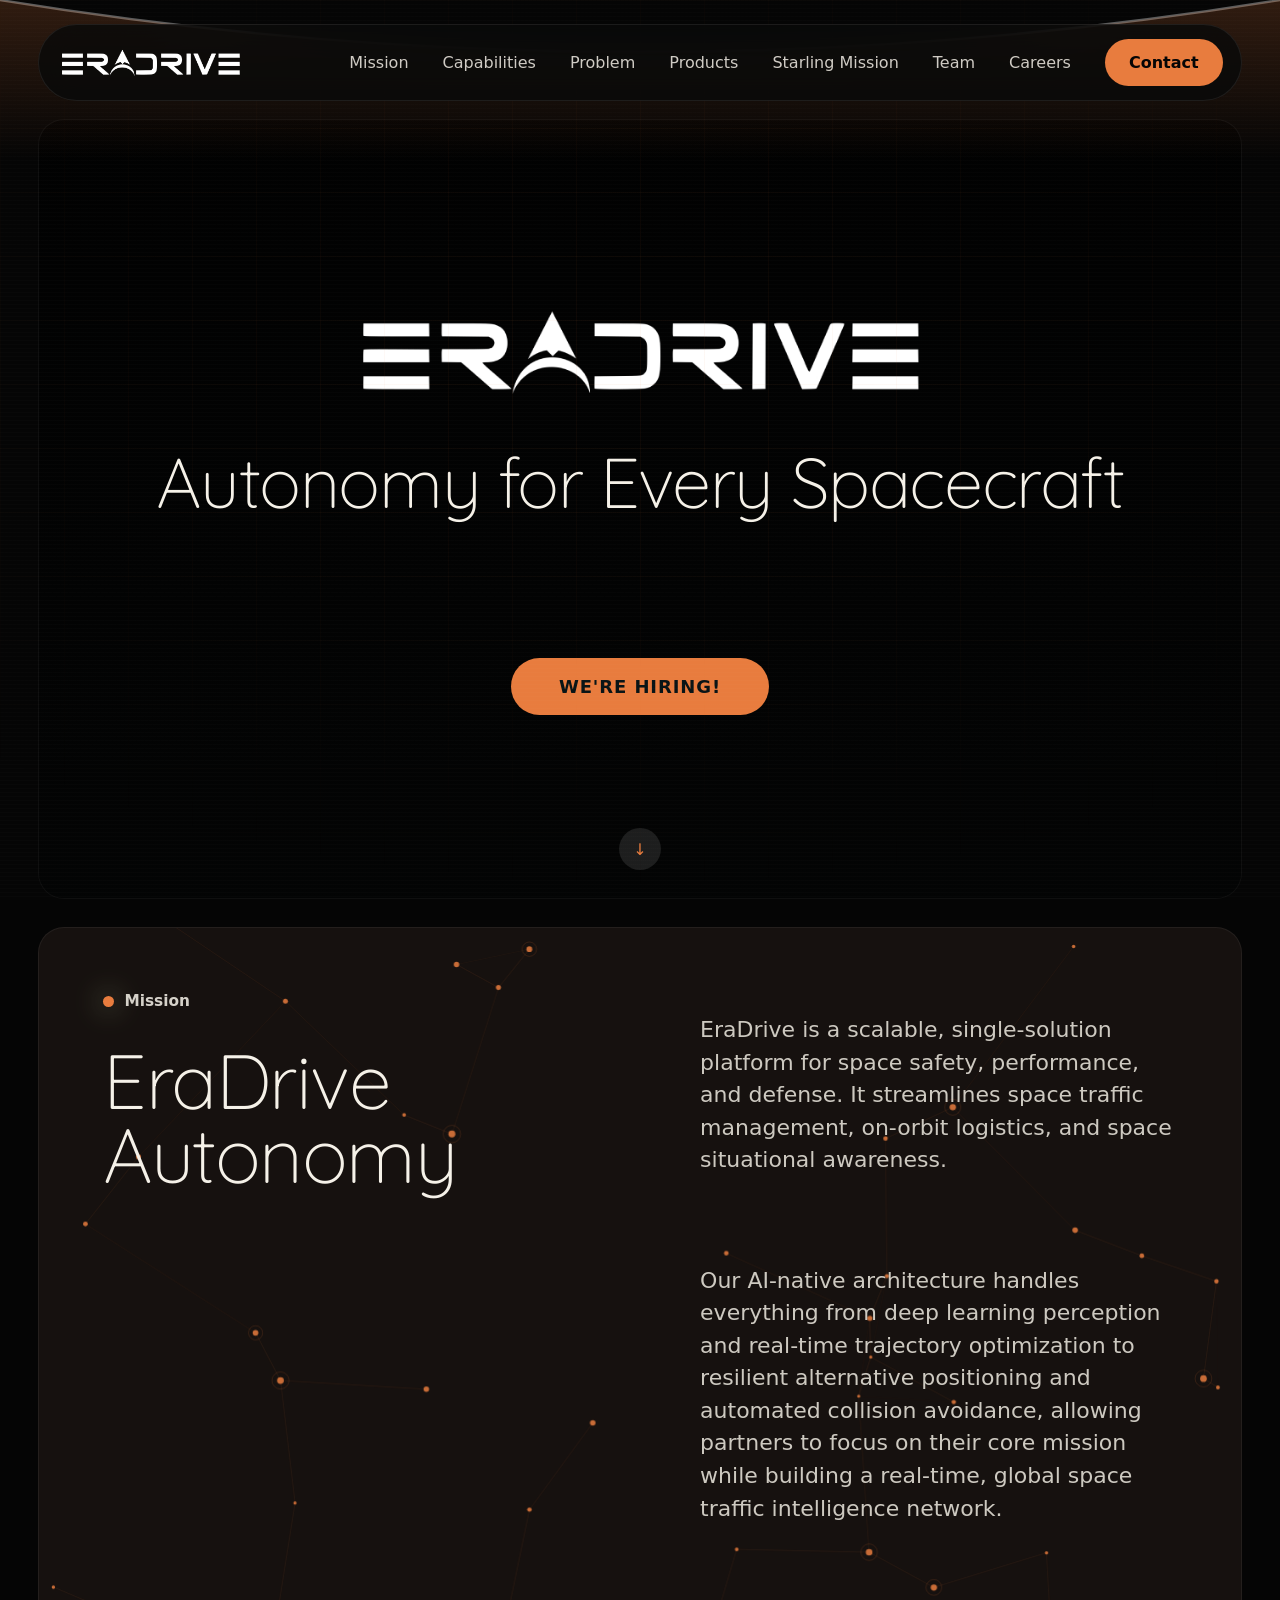
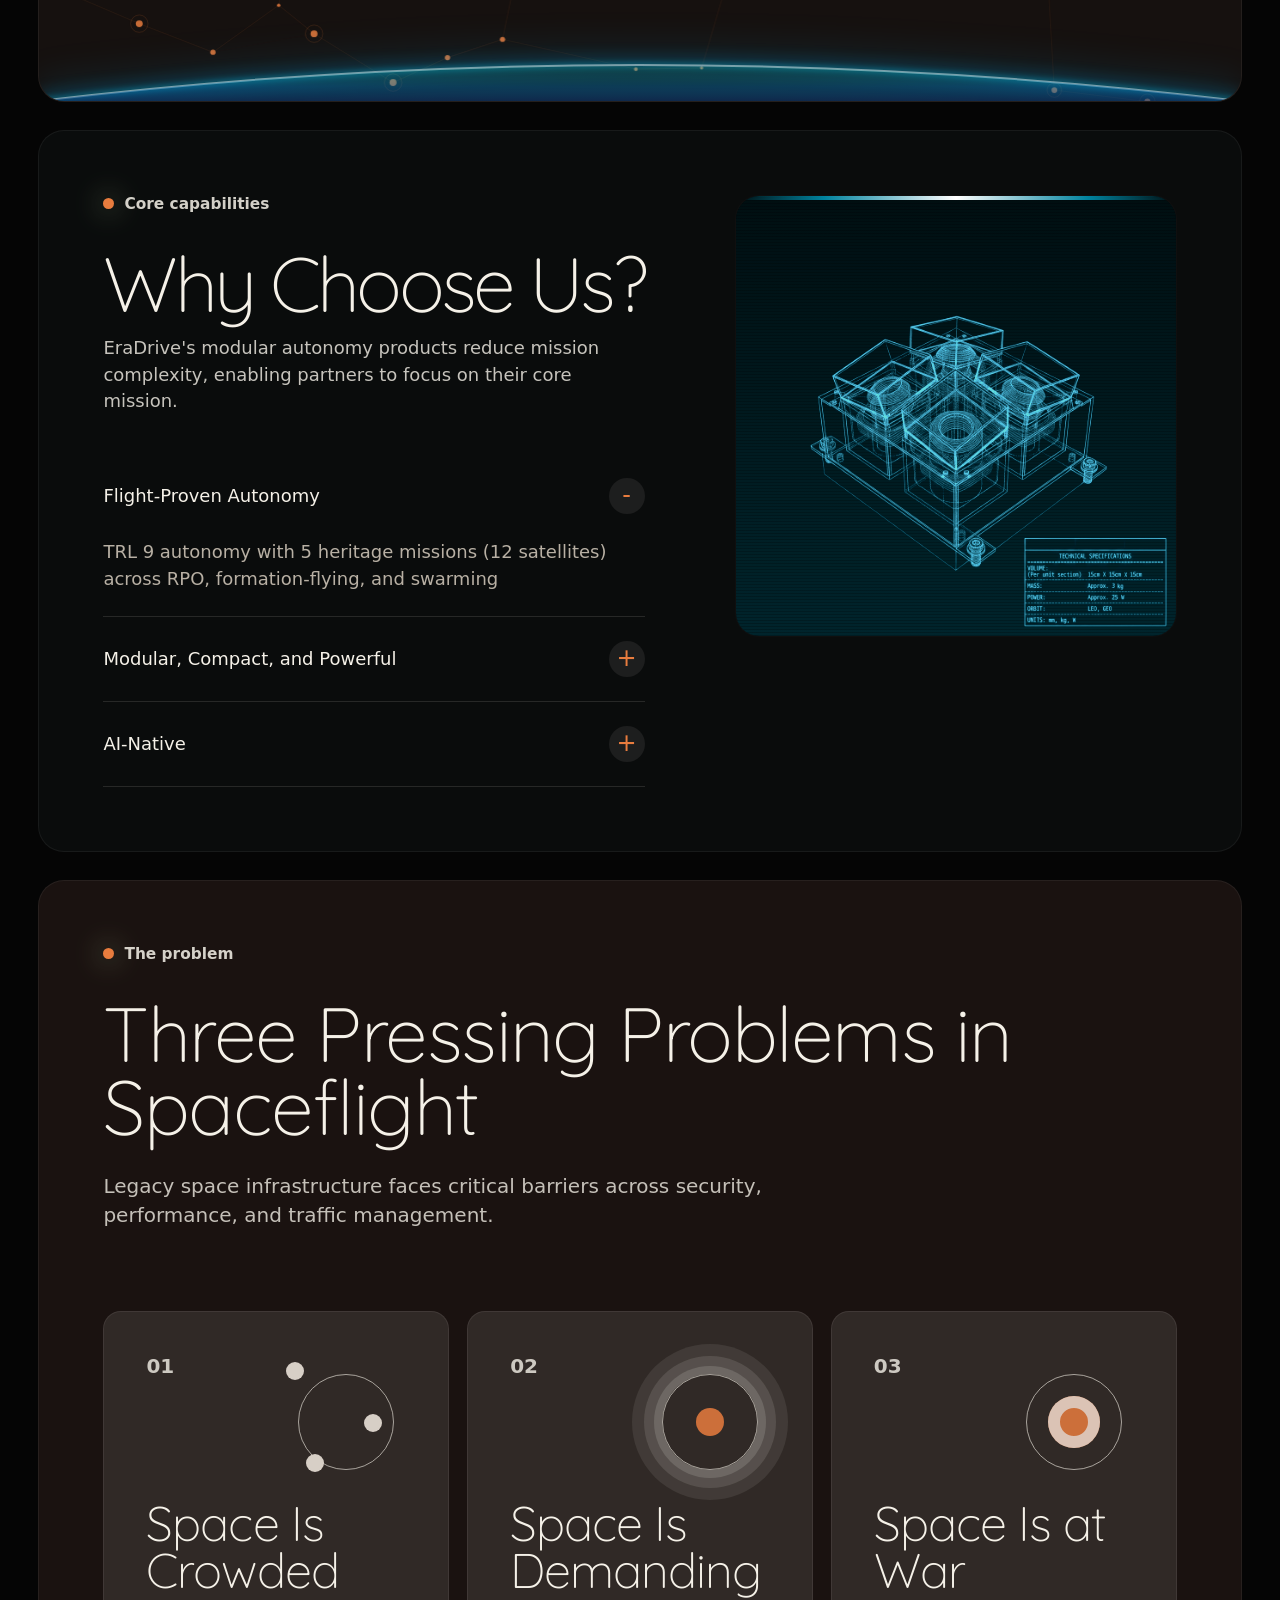
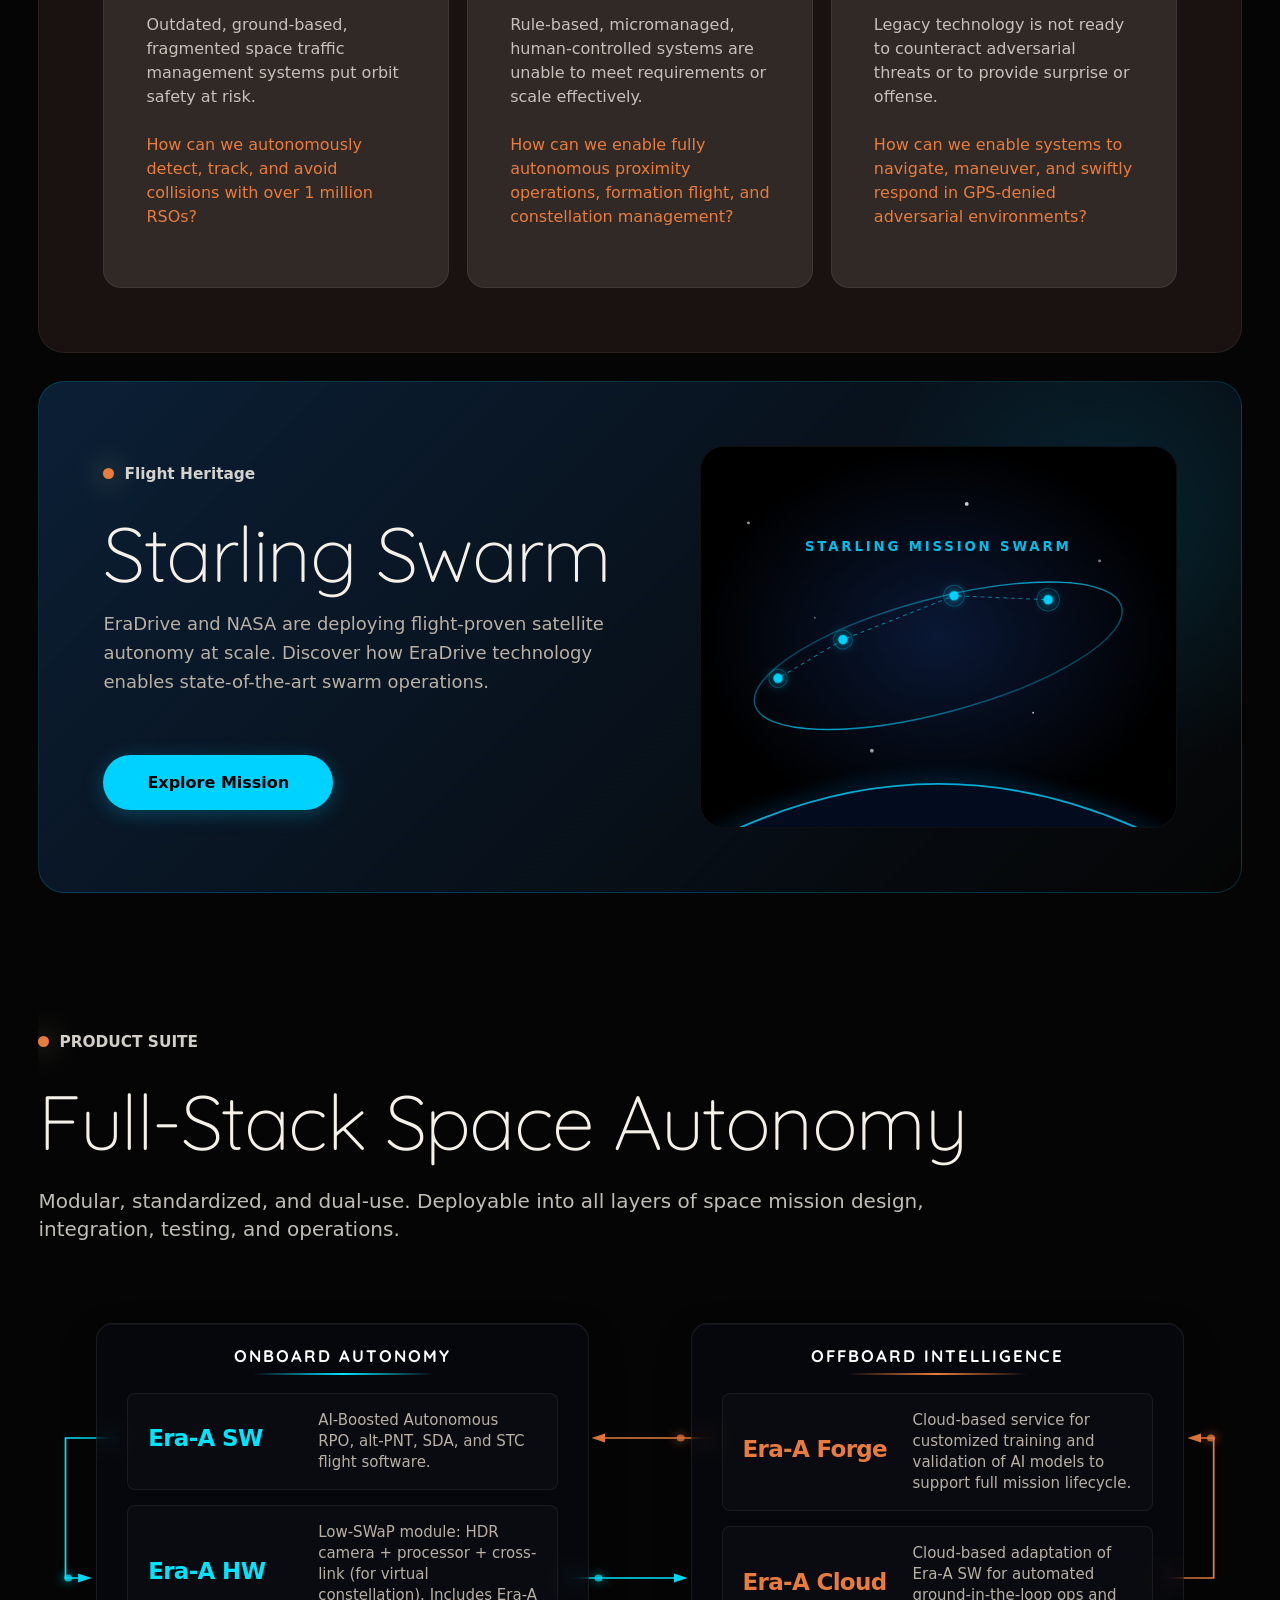
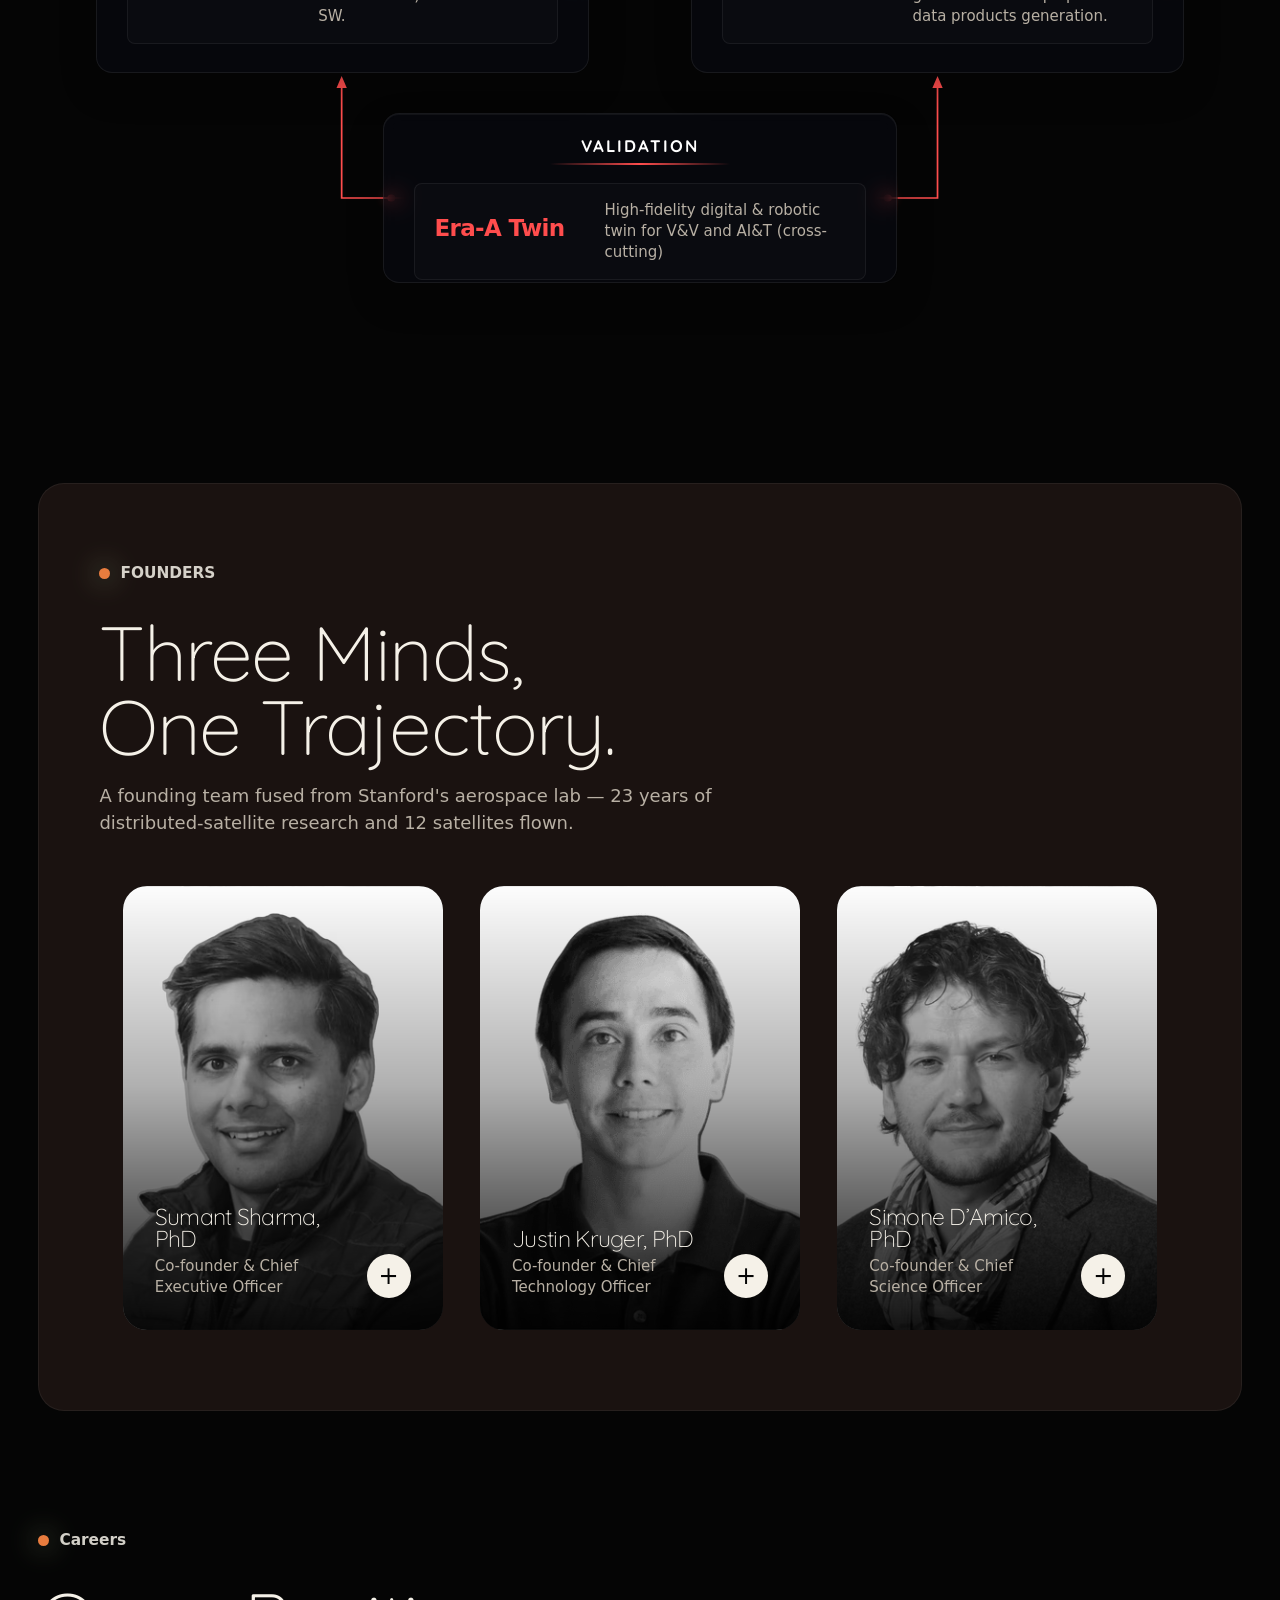
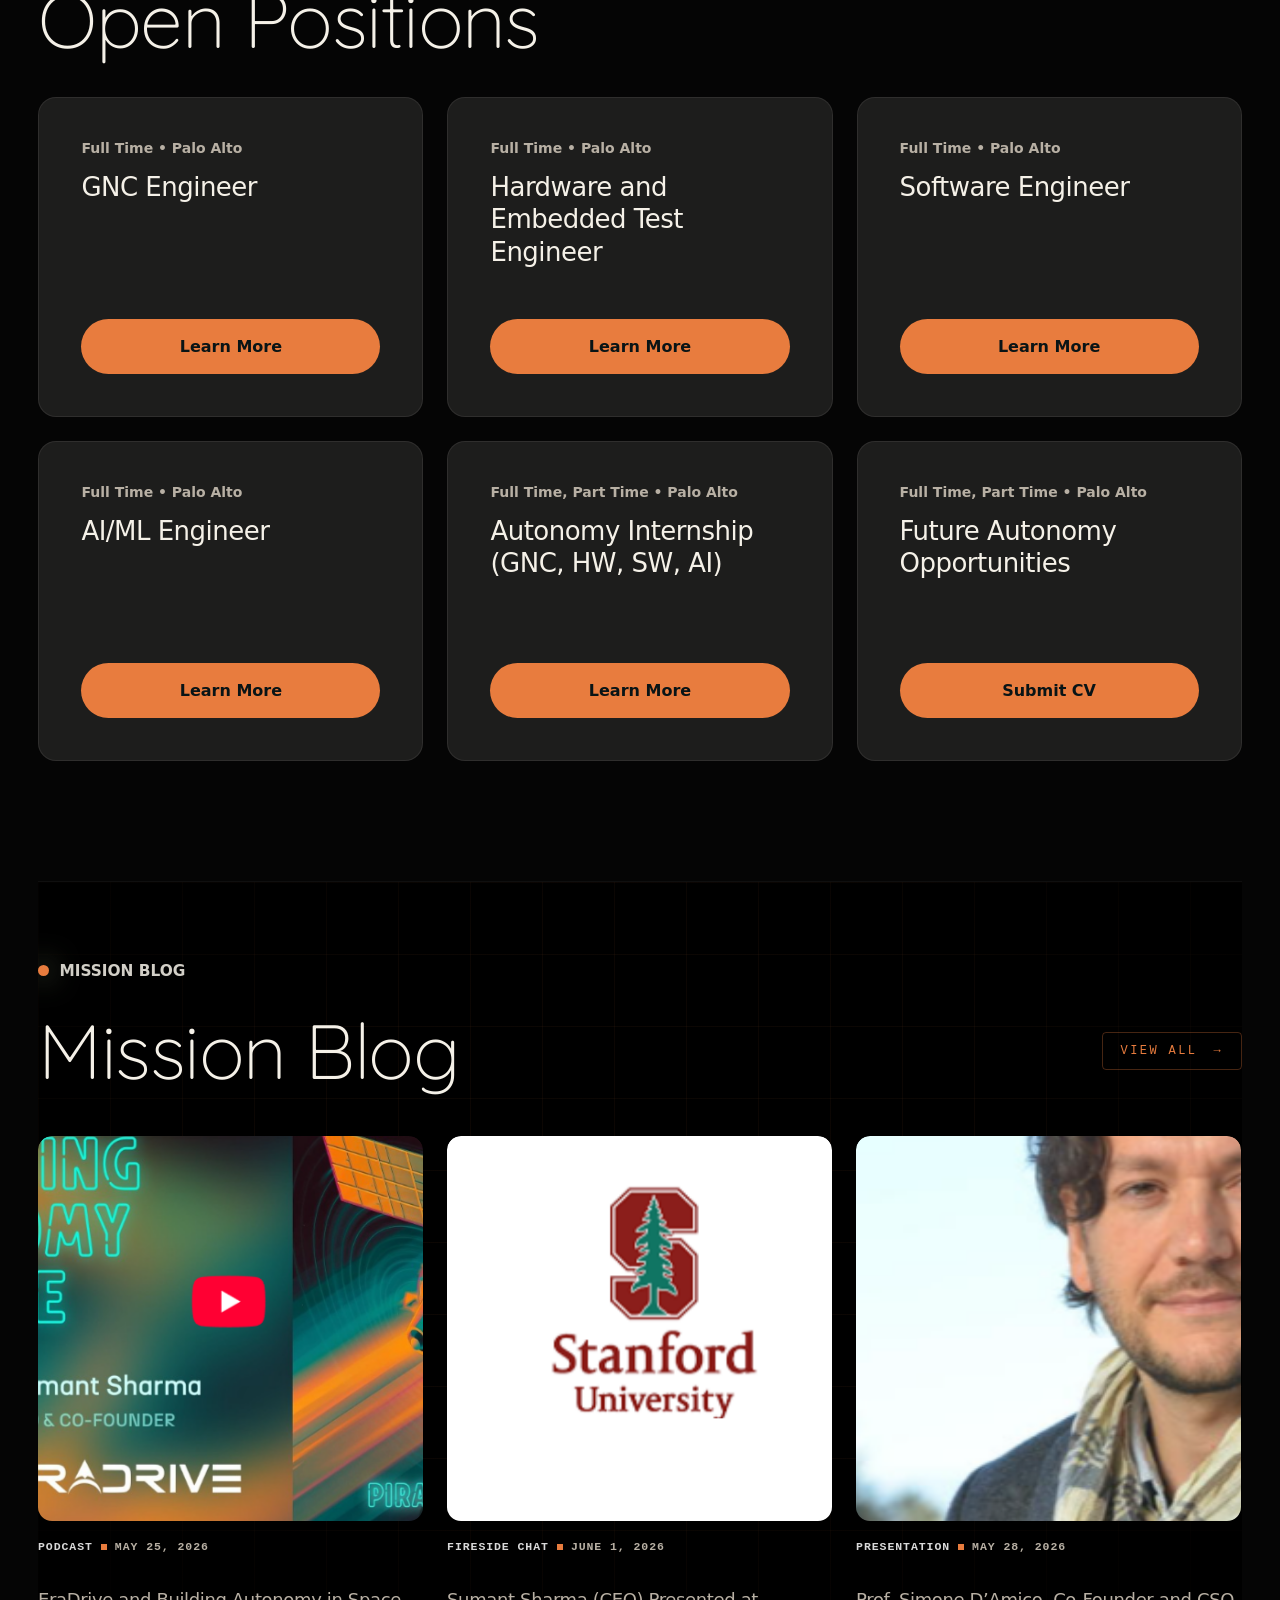
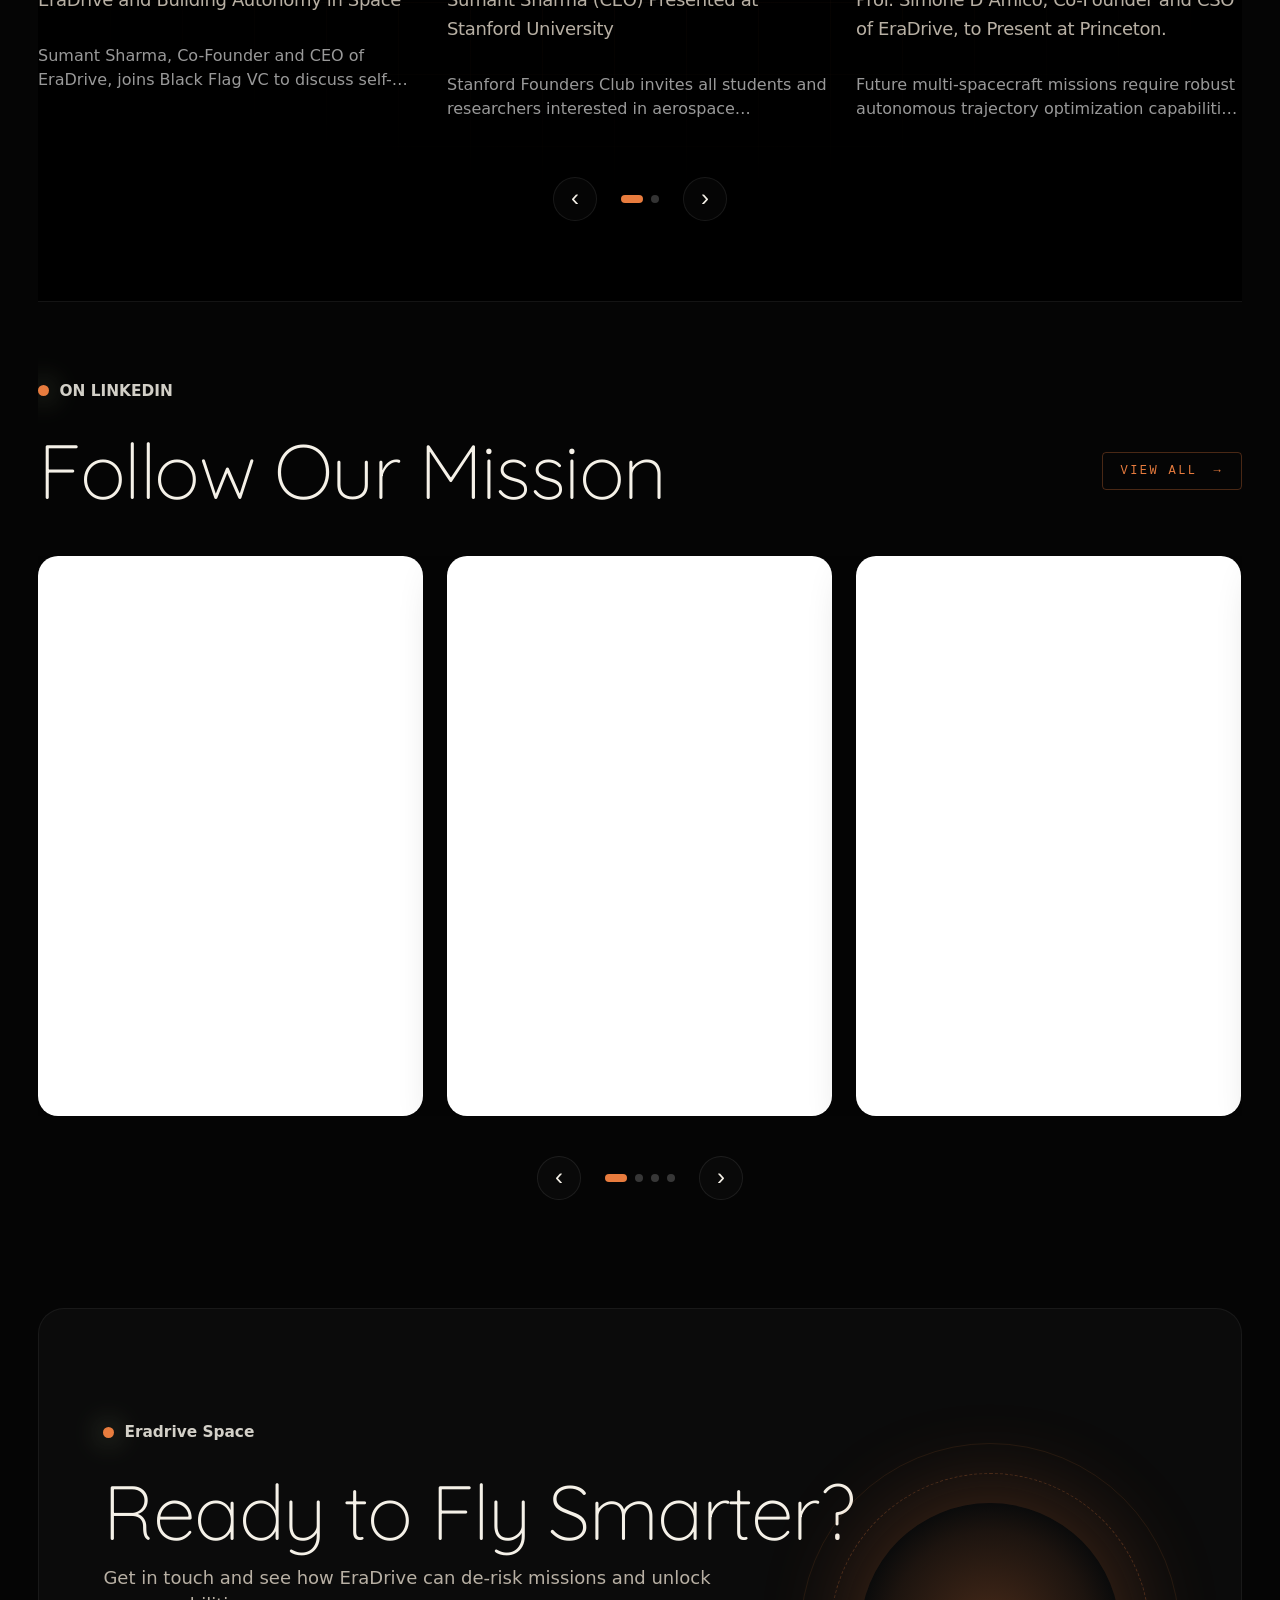
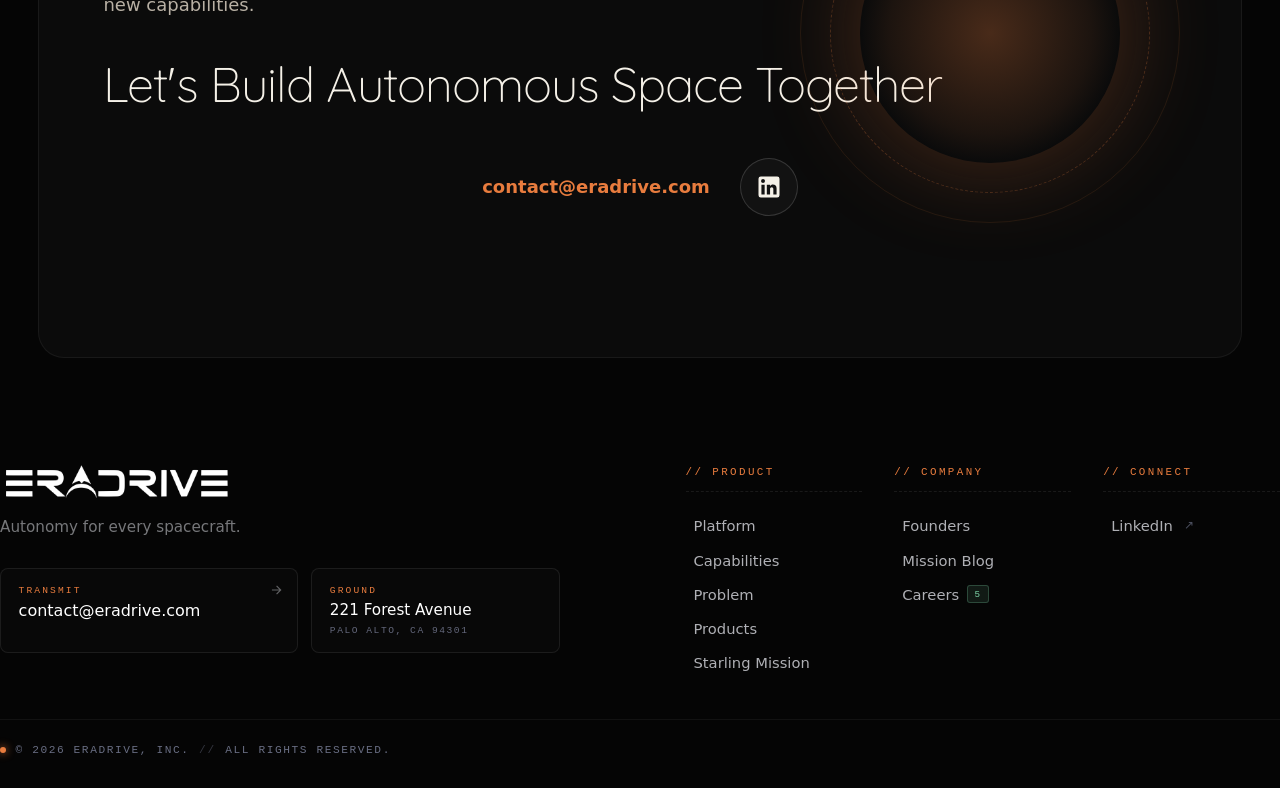
==== commit 8b0dd283: "Update spacecraft autonomy diagram, mission blog carousel, remove mouse magnet force, and update add" ====
--- a/index.html
+++ b/index.html
@@ -107,7 +107,7 @@
         </div>
       </div>
       <figure class="media-card" style="border-radius: 24px; overflow: hidden; background: #000; border: 1px solid rgba(255,255,255,0.06); position: relative;">
-        <img class="hologram-img" src="data/eradrive.jpg" alt="EraDrive Autonomy" style="width: 100%; aspect-ratio: 1 / 1; object-fit: cover; display: block; border-radius: 24px;">
+        <img class="hologram-img" src="data/eradrive2.jpg" alt="EraDrive Autonomy" style="width: 100%; aspect-ratio: 1 / 1; object-fit: cover; display: block; border-radius: 24px;">
         <div class="hologram-overlay"></div>
         <div class="scanline"></div>
       </figure>
@@ -254,100 +254,122 @@
               <animate attributeName="r" values="9;14;9" dur="4.5s" repeatCount="indefinite" />
             </circle>
           </g>
-          
           <text x="250" y="110" text-anchor="middle" fill="#00d2ff" font-family="var(--sans)" font-size="14" font-weight="600" letter-spacing="3" opacity="0.9">STARLING MISSION SWARM</text>
         </svg>
       </figure>
     </section>
-
-
-    <section id="products" class="cards-section dark-block" style="margin-top: 28px; padding-bottom: 60px;">
+    <section id="products" class="products-diagram-section dark-block">
       <p class="eyebrow"><span></span>PRODUCT SUITE</p>
       <h2>Full-Stack Space Autonomy</h2>
-      <p class="section-lead" style="max-width: 900px; margin-bottom: 40px;">Modular, standardized, and dual-use - deployable into all layers of the space mission lifecycle, including design, integration, testing, and operations.</p>
+      <p class="section-lead" style="max-width: 900px; margin-bottom: 50px;">Modular, standardized, and dual-use. Deployable into all layers of space mission design, integration, testing, and operations.</p>
       
-      <!-- Products Grid -->
-      <div class="products-grid">
-        <!-- Product 1 -->
-        <article class="product-grid-card">
-          <div class="card-number">01</div>
-          <div class="product-onboard-tag">ONBOARD</div>
-          <h3>Era Autonomy Software</h3>
-          <p>RPO / FF / SSA software</p>
-        </article>
-        
-        <!-- Product 2 -->
-        <article class="product-grid-card">
-          <div class="card-number">02</div>
-          <div class="product-onboard-tag">ONBOARD</div>
-          <h3>Era Autonomy Module</h3>
-          <p>HDR camera + processor</p>
-        </article>
-
-        <!-- Product 3 -->
-        <article class="product-grid-card">
-          <div class="card-number">03</div>
-          <div class="product-onboard-tag">ONBOARD</div>
-          <h3>Era Twin</h3>
-          <p>High-fidelity digital & robotic twin</p>
-        </article>
-
-        <!-- Product 4 -->
-        <article class="product-grid-card">
-          <div class="card-number">04</div>
-          <div class="product-onboard-tag">ONBOARD</div>
-          <h3>Era Ground</h3>
-          <p>Cloud-based Era for automated ops</p>
-        </article>
-
-        <!-- Product 5 -->
-        <article class="product-grid-card offboard-card">
-          <div class="card-number">05</div>
-          <div class="product-badge">OFFBOARD</div>
-          <h3>Era AI</h3>
-          <p>AI foundation model for ops</p>
-        </article>
-
-        <!-- Product 6 -->
-        <article class="product-grid-card offboard-card">
-          <div class="card-number">06</div>
-          <div class="product-badge">OFFBOARD</div>
-          <h3>Era Data</h3>
-          <p>Aggregated low-latency space-object data</p>
-        </article>
-
-        <!-- Product 7 -->
-        <article class="product-grid-card offboard-card">
-          <div class="card-number">07</div>
-          <div class="product-badge">OFFBOARD</div>
-          <h3>Era Traffic</h3>
-          <p>Real-time traffic & domain insights</p>
-        </article>
+      <div class="diagram-wrapper">
+        <div class="diagram-container">
+          <!-- SVG Arrows Container (Only visible on Desktop) -->
+          <svg class="diagram-arrows" aria-hidden="true" viewBox="0 0 1050 620" preserveAspectRatio="none">
+            <defs>
+              <marker id="arrow-cyan" markerWidth="8" markerHeight="8" refX="6" refY="4" orient="auto">
+                <path d="M0,1 L8,4 L0,7 Z" fill="#00e5ff" />
+              </marker>
+              <marker id="arrow-orange" markerWidth="8" markerHeight="8" refX="6" refY="4" orient="auto">
+                <path d="M0,1 L8,4 L0,7 Z" fill="#e87c3e" />
+              </marker>
+              <marker id="arrow-red" markerWidth="8" markerHeight="8" refX="6" refY="4" orient="auto">
+                <path d="M0,1 L8,4 L0,7 Z" fill="#ff4d4d" />
+              </marker>
+            </defs>
+            
+            <!-- Cyan arrow 1: SW -> HW (Left side curve) -->
+            <path d="M 70,135 L 24,135 L 24,275 L 44,275" stroke="#00e5ff" stroke-width="1.5" fill="none" marker-end="url(#arrow-cyan)" />
+            <circle r="3.5" fill="#00e5ff" style="filter: drop-shadow(0 0 5px #00e5ff); opacity: 0.8;">
+              <animateMotion dur="3.5s" repeatCount="indefinite" path="M 70,135 L 24,135 L 24,275 L 44,275" />
+            </circle>
+            
+            <!-- Cyan arrow 2: HW -> Cloud (Horizontal bridge) -->
+            <path d="M 460,275 L 564,275" stroke="#00e5ff" stroke-width="1.5" fill="none" marker-end="url(#arrow-cyan)" />
+            <circle r="3.5" fill="#00e5ff" style="filter: drop-shadow(0 0 5px #00e5ff); opacity: 0.8;">
+              <animateMotion dur="2.5s" repeatCount="indefinite" path="M 460,275 L 564,275" />
+            </circle>
+            
+            <!-- Orange arrow 1: Forge -> SW (Horizontal bridge) -->
+            <path d="M 590,135 L 486,135" stroke="#e87c3e" stroke-width="1.5" fill="none" marker-end="url(#arrow-orange)" />
+            <circle r="3.5" fill="#e87c3e" style="filter: drop-shadow(0 0 5px #e87c3e); opacity: 0.8;">
+              <animateMotion dur="2.5s" repeatCount="indefinite" path="M 590,135 L 486,135" />
+            </circle>
+            
+            <!-- Orange arrow 2: Cloud -> Forge (Right side curve) -->
+            <path d="M 980,275 L 1026,275 L 1026,135 L 1006,135" stroke="#e87c3e" stroke-width="1.5" fill="none" marker-end="url(#arrow-orange)" />
+            <circle r="3.5" fill="#e87c3e" style="filter: drop-shadow(0 0 5px #e87c3e); opacity: 0.8;">
+              <animateMotion dur="3.5s" repeatCount="indefinite" path="M 980,275 L 1026,275 L 1026,135 L 1006,135" />
+            </circle>
+            
+            <!-- Red arrow 1: Validation -> Onboard (Left branch) -->
+            <path d="M 320,495 L 265,495 L 265,376" stroke="#ff4d4d" stroke-width="1.5" fill="none" marker-end="url(#arrow-red)" />
+            <circle r="3.5" fill="#ff4d4d" style="filter: drop-shadow(0 0 5px #ff4d4d); opacity: 0.8;">
+              <animateMotion dur="3s" repeatCount="indefinite" path="M 320,495 L 265,495 L 265,376" />
+            </circle>
+            
+            <!-- Red arrow 2: Validation -> Offboard (Right branch) -->
+            <path d="M 730,495 L 785,495 L 785,376" stroke="#ff4d4d" stroke-width="1.5" fill="none" marker-end="url(#arrow-red)" />
+            <circle r="3.5" fill="#ff4d4d" style="filter: drop-shadow(0 0 5px #ff4d4d); opacity: 0.8;">
+              <animateMotion dur="3s" repeatCount="indefinite" path="M 730,495 L 785,495 L 785,376" />
+            </circle>
+          </svg>
+
+          <!-- 1. ONBOARD AUTONOMY Column -->
+          <div class="diagram-column onboard-column">
+            <div class="column-header">
+              <h3>ONBOARD AUTONOMY</h3>
+              <div class="header-line line-cyan"></div>
+            </div>
+            <div class="column-body">
+              <div class="diagram-card card-cyan" id="card-era-sw">
+                <div class="card-label">Era-A SW</div>
+                <div class="card-text">AI-Boosted Autonomous RPO, alt-PNT, SDA, and STC flight software.</div>
+              </div>
+              <div class="diagram-card card-cyan" id="card-era-hw">
+                <div class="card-label">Era-A HW</div>
+                <div class="card-text">Low-SWaP module: HDR camera + processor + cross-link (for virtual constellation). Includes Era-A SW.</div>
+              </div>
+            </div>
+          </div>
+
+          <!-- 2. OFFBOARD INTELLIGENCE Column -->
+          <div class="diagram-column offboard-column">
+            <div class="column-header">
+              <h3>OFFBOARD INTELLIGENCE</h3>
+              <div class="header-line line-orange"></div>
+            </div>
+            <div class="column-body">
+              <div class="diagram-card card-orange" id="card-era-forge">
+                <div class="card-label">Era-A Forge</div>
+                <div class="card-text">Cloud-based service for customized training and validation of AI models to support full mission lifecycle.</div>
+              </div>
+              <div class="diagram-card card-orange" id="card-era-cloud">
+                <div class="card-label">Era-A Cloud</div>
+                <div class="card-text">Cloud-based adaptation of Era-A SW for automated ground-in-the-loop ops and data products generation.</div>
+              </div>
+            </div>
+          </div>
+
+          <!-- 3. VALIDATION Column -->
+          <div class="diagram-column validation-column">
+            <div class="column-header">
+              <h3>VALIDATION</h3>
+              <div class="header-line line-red"></div>
+            </div>
+            <div class="column-body">
+              <div class="diagram-card card-red" id="card-era-twin">
+                <div class="card-label">Era-A Twin</div>
+                <div class="card-text">High-fidelity digital & robotic twin for V&V and AI&T (cross-cutting)</div>
+              </div>
+            </div>
+          </div>
+        </div>
       </div>
     </section>
 
-    <section id="solutions" class="section-card" style="margin-top: 28px; background: #000; position: relative; overflow: hidden; min-height: 520px; display: flex; flex-direction: column; align-items: center; justify-content: center; text-align: center; border: 1px solid rgba(255,255,255,0.06); border-radius: 26px;">
-      <!-- Planet curve horizon SVG -->
-      <svg viewBox="0 0 1440 200" preserveAspectRatio="none" style="position: absolute; top: 0; left: 0; width: 100%; height: 180px; pointer-events: none; z-index: 1;">
-        <defs>
-          <linearGradient id="planet-glow" x1="0%" y1="0%" x2="0%" y2="100%">
-            <stop offset="0%" stop-color="rgba(232, 124, 62, 0.22)" />
-            <stop offset="100%" stop-color="rgba(232, 124, 62, 0)" />
-          </linearGradient>
-        </defs>
-        <!-- The curved planet atmosphere line -->
-        <path d="M 0,0 Q 720,130 1440,0" fill="none" stroke="rgba(255, 255, 255, 0.18)" stroke-width="2.5" />
-        <!-- Under-curve atmosphere orange glow -->
-        <path d="M 0,0 Q 720,130 1440,0 L 1440,200 L 0,200 Z" fill="url(#planet-glow)" opacity="0.35" />
-      </svg>
-      
-      <div class="planet-content" style="position: relative; z-index: 2; max-width: 950px; padding: 120px 24px 60px;">
-        <p class="eyebrow" style="justify-content: center;"><span></span>Solutions</p>
-        <h2 style="font-size: clamp(28px, 3.5vw, 48px); line-height: 1.25; font-weight: 400; max-width: 850px; margin: 0 auto 25px;">EraDrive Provides Compact, AI-Driven Modules for Universal Spacecraft Autonomy</h2>
-        <p style="font-size: 20px; line-height: 1.6; color: var(--muted); max-width: 820px; margin: 0 auto 40px; font-family: var(--sans);">
-          handling everything from navigation to collision avoidance. Our dual-use platform supports commercial and government missions while building a real-time, global space traffic intelligence network.
-      </div>
-    </section>
+
 
 
 
@@ -367,7 +389,7 @@
               <div class="founder-card-content">
                 <div class="founder-meta">
                   <h3>Sumant Sharma, PhD</h3>
-                  <p>Co-founder & Chief Executive</p>
+                  <p>Co-founder & Chief Executive Officer</p>
                 </div>
                 <a href="https://www.linkedin.com/in/sumantsharma/" target="_blank" class="founder-plus-btn">+</a>
               </div>
@@ -376,7 +398,7 @@
               <div class="founder-back-content">
                 <div>
                   <h3>Sumant Sharma, PhD</h3>
-                  <p class="founder-role">Co-founder & Chief Executive</p>
+                  <p class="founder-role">Co-founder & Chief Executive Officer</p>
                   <p class="founder-bio">He executes on EraDrive’s mission to deliver compact, AI-powered self-driving payloads that bring autonomy to any spacecraft and power a space-wide traffic-intelligence network. He balances fundraising, partnerships, and product roadmaps to convert innovation into impact. He works hand-in-hand with the CTO and CSO to keep business and engineering tightly coupled.</p>
                 </div>
                 <a href="https://www.linkedin.com/in/sumantsharma/" target="_blank" class="founder-linkedin-link">LinkedIn &rarr;</a>
@@ -393,7 +415,7 @@
               <div class="founder-card-content">
                 <div class="founder-meta">
                   <h3>Justin Kruger, PhD</h3>
-                  <p>Co-founder & Chief Technology</p>
+                  <p>Co-founder & Chief Technology Officer</p>
                 </div>
                 <a href="https://www.linkedin.com/in/justinjessada/" target="_blank" class="founder-plus-btn">+</a>
               </div>
@@ -402,7 +424,7 @@
               <div class="founder-back-content">
                 <div>
                   <h3>Justin Kruger, PhD</h3>
-                  <p class="founder-role">Co-founder & Chief Technology</p>
+                  <p class="founder-role">Co-founder & Chief Technology Officer</p>
                   <p class="founder-bio">Spearheads the design, development, and deployment of EraDrive’s core software and hardware systems. Justin’s expertise in vision-based navigation, distributed systems, and on-orbit autonomy are cornerstones for ensuring EraDrive’s vision becomes reality, leveraging his PhD and postdoc experience from Stanford and extensive flight experience from NASA Starling.</p>
                 </div>
                 <a href="https://www.linkedin.com/in/justinjessada/" target="_blank" class="founder-linkedin-link">LinkedIn &rarr;</a>
@@ -419,7 +441,7 @@
               <div class="founder-card-content">
                 <div class="founder-meta">
                   <h3>Simone D’Amico, PhD</h3>
-                  <p>Co-founder & Chief Science</p>
+                  <p>Co-founder & Chief Science Officer</p>
                 </div>
                 <a href="https://www.linkedin.com/in/damicosimone/" target="_blank" class="founder-plus-btn">+</a>
               </div>
@@ -428,7 +450,7 @@
               <div class="founder-back-content">
                 <div>
                   <h3>Simone D’Amico, PhD</h3>
-                  <p class="founder-role">Co-founder & Chief Science</p>
+                  <p class="founder-role">Co-founder & Chief Science Officer</p>
                   <p class="founder-bio">A Stanford AeroAstro professor and director of the Stanford Space Rendezvous Lab, he pioneered state-of-the-art research in distributed space systems, swarm operations, and satellite rendezvous, bringing decades of flight heritage and academic excellence.</p>
                 </div>
                 <a href="https://www.linkedin.com/in/damicosimone/" target="_blank" class="founder-linkedin-link">LinkedIn &rarr;</a>
@@ -521,52 +543,74 @@
             <a href="https://www.linkedin.com/company/eradrive" target="_blank" class="news-index">VIEW ALL <span>&rarr;</span></a>
           </div>
         </header>
-        <div class="news-grid">
-          <!-- Card 1 -->
-          <a href="#" class="ncard" data-kind="MISSION">
-            <div class="ncard-media">
-              <div class="ncard-img" style="background-image: url('data/stanford_news.png'); background-size: contain; background-repeat: no-repeat; background-position: center; background-color: #ffffff;"></div>
-            </div>
-            <div class="ncard-body">
-              <div class="ncard-meta-row">
-                <span class="ncard-meta-tag">FIRESIDE CHAT</span>
-                <span class="ncard-meta-dot"></span>
-                <span class="ncard-meta-date">JUNE 1, 2026</span>
-              </div>
-              <h3>Sumant Sharma (CEO) Presented at Stanford University</h3>
-              <p>Stanford Founders Club invites all students and researchers interested in aerospace entrepreneurship to a fireside chat with Sumant Sharma, Co-Founder & CEO of EraDrive and Stanford AeroAstro alumnus, followed by a networking evening. Sumant will share how research from the Stanford Space Rendezvous Lab spun out into a spacecraft autonomy startup, lessons on building in the space sector, and what technical and commercial opportunities are emerging in on-orbit services.</p>
-            </div>
-          </a>
-          <!-- Card 2 -->
-          <a href="#" class="ncard" data-kind="PROGRAM" data-external-url="https://mae.princeton.edu/" data-external-label="Continue to Princeton MAE">
-            <div class="ncard-media">
-              <div class="ncard-img" style="background-image: url('data/simone_news.png');"></div>
-            </div>
-            <div class="ncard-body">
-              <div class="ncard-meta-row">
-                <span class="ncard-meta-tag">PRESENTATION</span>
-                <span class="ncard-meta-dot"></span>
-                <span class="ncard-meta-date">MAY 28, 2026</span>
-              </div>
-              <h3>Prof. Simone D’Amico, Co-Founder and CSO of EraDrive, to Present at Princeton.</h3>
-              <p>Future multi-spacecraft missions require robust autonomous trajectory optimization capabilities to ensure safe and efficient rendezvous operations. This capability hinges on solving non-convex constrained optimal control problems in real time, however traditional iterative methods such as sequential convex programming impose significant computational challenges.</p>
-            </div>
-          </a>
-          <!-- Card 3 -->
-          <a href="#" class="ncard" data-kind="FACILITY" data-external-url="https://youtu.be/GgekVeaf6nk" data-external-label="Watch on YouTube">
-            <div class="ncard-media">
-              <div class="ncard-img" style="background-image: url('data/sumant_news.png');"></div>
-            </div>
-            <div class="ncard-body">
-              <div class="ncard-meta-row">
-                <span class="ncard-meta-tag">PODCAST</span>
-                <span class="ncard-meta-dot"></span>
-                <span class="ncard-meta-date">MAY 25, 2026</span>
-              </div>
-              <h3>Sumant Sharma on Podcast</h3>
-              <p>Sumant Sharma is the guest on our latest podcast episode. Don't miss it!</p>
-            </div>
-          </a>
+        <div class="blog-carousel-viewport">
+          <div class="blog-carousel-track">
+            <!-- Card 1 (New Podcast Card) -->
+            <a href="#" class="ncard" data-kind="PODCAST" data-external-url="https://www.blackflag.vc/episode/eradrive-and-building-autonomy-in-space" data-external-label="Listen on Black Flag VC" data-description="Sumant Sharma, Co-Founder and CEO of EraDrive, joins Black Flag VC to discuss self-driving spacecraft, satellite swarms, and the future of orbital autonomy.<br><br><strong>Links:</strong><br>• <a href='https://www.blackflag.vc/episode/eradrive-and-building-autonomy-in-space' target='_blank' style='color: var(--acid); text-decoration: underline;'>Episode Page</a><br>• <a href='https://www.linkedin.com/posts/there-would-be-50-engineers-on-the-ground-ugcPost-7483200810156204032-Dk71/' target='_blank' style='color: var(--acid); text-decoration: underline;'>LinkedIn Post</a><br>• <a href='https://x.com/BlackFlagVC/status/2077435155053236663' target='_blank' style='color: var(--acid); text-decoration: underline;'>X Post</a>">
+              <div class="ncard-media">
+                <div class="ncard-img" style="background-image: url('data/blog_sumant.png');"></div>
+              </div>
+              <div class="ncard-body">
+                <div class="ncard-meta-row">
+                  <span class="ncard-meta-tag">PODCAST</span>
+                  <span class="ncard-meta-dot"></span>
+                  <span class="ncard-meta-date">MAY 25, 2026</span>
+                </div>
+                <h3>EraDrive and Building Autonomy in Space</h3>
+                <p>Sumant Sharma, Co-Founder and CEO of EraDrive, joins Black Flag VC to discuss self-driving spacecraft, satellite swarms, and the future of orbital autonomy.</p>
+              </div>
+            </a>
+            <!-- Card 2 -->
+            <a href="#" class="ncard" data-kind="MISSION">
+              <div class="ncard-media">
+                <div class="ncard-img" style="background-image: url('data/stanford_news.png'); background-size: contain; background-repeat: no-repeat; background-position: center; background-color: #ffffff;"></div>
+              </div>
+              <div class="ncard-body">
+                <div class="ncard-meta-row">
+                  <span class="ncard-meta-tag">FIRESIDE CHAT</span>
+                  <span class="ncard-meta-dot"></span>
+                  <span class="ncard-meta-date">JUNE 1, 2026</span>
+                </div>
+                <h3>Sumant Sharma (CEO) Presented at Stanford University</h3>
+                <p>Stanford Founders Club invites all students and researchers interested in aerospace entrepreneurship to a fireside chat with Sumant Sharma, Co-Founder & CEO of EraDrive and Stanford AeroAstro alumnus, followed by a networking evening. Sumant will share how research from the Stanford Space Rendezvous Lab spun out into a spacecraft autonomy startup, lessons on building in the space sector, and what technical and commercial opportunities are emerging in on-orbit services.</p>
+              </div>
+            </a>
+            <!-- Card 3 -->
+            <a href="#" class="ncard" data-kind="PROGRAM" data-external-url="https://mae.princeton.edu/" data-external-label="Continue to Princeton MAE">
+              <div class="ncard-media">
+                <div class="ncard-img" style="background-image: url('data/simone_news.png');"></div>
+              </div>
+              <div class="ncard-body">
+                <div class="ncard-meta-row">
+                  <span class="ncard-meta-tag">PRESENTATION</span>
+                  <span class="ncard-meta-dot"></span>
+                  <span class="ncard-meta-date">MAY 28, 2026</span>
+                </div>
+                <h3>Prof. Simone D’Amico, Co-Founder and CSO of EraDrive, to Present at Princeton.</h3>
+                <p>Future multi-spacecraft missions require robust autonomous trajectory optimization capabilities to ensure safe and efficient rendezvous operations. This capability hinges on solving non-convex constrained optimal control problems in real time, however traditional iterative methods such as sequential convex programming impose significant computational challenges.</p>
+              </div>
+            </a>
+            <!-- Card 4 -->
+            <a href="#" class="ncard" data-kind="FACILITY" data-external-url="https://youtu.be/GgekVeaf6nk" data-external-label="Watch on YouTube">
+              <div class="ncard-media">
+                <div class="ncard-img" style="background-image: url('data/sumant_news.png');"></div>
+              </div>
+              <div class="ncard-body">
+                <div class="ncard-meta-row">
+                  <span class="ncard-meta-tag">PODCAST</span>
+                  <span class="ncard-meta-dot"></span>
+                  <span class="ncard-meta-date">MAY 25, 2026</span>
+                </div>
+                <h3>Sumant Sharma on Podcast</h3>
+                <p>Sumant Sharma is the guest on our latest podcast episode. Don't miss it!</p>
+              </div>
+            </a>
+          </div>
+        </div>
+        <div class="blog-carousel-controls">
+          <button class="blog-carousel-btn blog-prev-btn" aria-label="Previous news">&#8249;</button>
+          <div class="blog-carousel-indicators"></div>
+          <button class="blog-carousel-btn blog-next-btn" aria-label="Next news">&#8250;</button>
         </div>
       </div>
     </section>
@@ -701,6 +745,92 @@
             updateCarousel();
           });
         })();
+
+        (function initBlogCarousel() {
+          document.addEventListener('DOMContentLoaded', () => {
+            const track = document.querySelector('.blog-carousel-track');
+            const slides = document.querySelectorAll('.blog-carousel-track .ncard');
+            const prevBtn = document.querySelector('.blog-prev-btn');
+            const nextBtn = document.querySelector('.blog-next-btn');
+            const indicators = document.querySelector('.blog-carousel-indicators');
+            if (!track || slides.length === 0) return;
+
+            let currentIndex = 0;
+            
+            function getVisibleCount() {
+              if (window.innerWidth <= 768) return 1;
+              if (window.innerWidth <= 1024) return 2;
+              return 3;
+            }
+
+            function getMaxIndex() {
+              return Math.max(0, slides.length - getVisibleCount());
+            }
+
+            function rebuildIndicators() {
+              if (!indicators) return;
+              indicators.innerHTML = '';
+              const maxIndex = getMaxIndex();
+              for (let i = 0; i <= maxIndex; i++) {
+                const dot = document.createElement('button');
+                dot.className = `blog-carousel-dot${i === currentIndex ? ' active' : ''}`;
+                dot.dataset.index = i;
+                dot.addEventListener('click', () => {
+                  currentIndex = i;
+                  updateCarousel();
+                });
+                indicators.appendChild(dot);
+              }
+            }
+
+            function updateCarousel() {
+              const maxIdx = getMaxIndex();
+              if (currentIndex > maxIdx) currentIndex = maxIdx;
+              if (currentIndex < 0) currentIndex = 0;
+
+              const slideWidth = slides[0].getBoundingClientRect().width;
+              const gap = 24;
+              const offset = currentIndex * (slideWidth + gap);
+              
+              track.style.transform = `translateX(-${offset}px)`;
+              
+              const dots = document.querySelectorAll('.blog-carousel-dot');
+              dots.forEach((dot, idx) => {
+                dot.classList.toggle('active', idx === currentIndex);
+              });
+            }
+
+            if (nextBtn) {
+              nextBtn.addEventListener('click', () => {
+                if (currentIndex < getMaxIndex()) {
+                  currentIndex++;
+                } else {
+                  currentIndex = 0;
+                }
+                updateCarousel();
+              });
+            }
+
+            if (prevBtn) {
+              prevBtn.addEventListener('click', () => {
+                if (currentIndex > 0) {
+                  currentIndex--;
+                } else {
+                  currentIndex = getMaxIndex();
+                }
+                updateCarousel();
+              });
+            }
+
+            window.addEventListener('resize', () => {
+              rebuildIndicators();
+              updateCarousel();
+            });
+
+            rebuildIndicators();
+            updateCarousel();
+          });
+        })();
         </script>
       </div>
     </section>
@@ -755,8 +885,8 @@
           </a>
           <div class="contact-card contact-coord">
             <span class="cc-label">GROUND</span>
-            <span class="cc-value">37.44&deg;N &middot; 122.16&deg;W</span>
-            <span class="cc-sub">PALO ALTO, CA</span>
+            <span class="cc-value" style="font-size: 0.95rem;">221 Forest Avenue</span>
+            <span class="cc-sub">PALO ALTO, CA 94301</span>
           </div>
         </div>
       </div>
@@ -839,7 +969,7 @@
         var tag = card.querySelector('.ncard-meta-tag') ? card.querySelector('.ncard-meta-tag').textContent : '';
         var date = card.querySelector('.ncard-meta-date') ? card.querySelector('.ncard-meta-date').textContent : '';
         var title = card.querySelector('h3') ? card.querySelector('h3').textContent : '';
-        var text = card.querySelector('p') ? card.querySelector('p').innerHTML : '';
+        var text = card.dataset.description || (card.querySelector('p') ? card.querySelector('p').innerHTML : '');
         var extUrl = card.dataset.externalUrl || '';
         var extLabel = card.dataset.externalLabel || '';
 
--- a/style.css
+++ b/style.css
@@ -958,12 +958,79 @@
 .news-index span { margin-left: 0.4rem; transition: transform 0.3s; display: inline-block; }
 .news-index:hover span { transform: translateX(4px); }
 
-/* Grid — 3 equal columns for editorial look */
-.news-grid {
-  display: grid;
-  grid-template-columns: repeat(3, 1fr);
-  gap: 2.2rem;
-  align-items: stretch;
+/* ── BLOG CAROUSEL ── */
+.blog-carousel-viewport {
+  overflow: hidden;
+  width: 100%;
+  position: relative;
+  margin-top: 2rem;
+}
+
+.blog-carousel-track {
+  display: flex;
+  gap: 24px;
+  transition: transform 0.6s cubic-bezier(0.16, 1, 0.3, 1);
+  will-change: transform;
+}
+
+.blog-carousel-track .ncard {
+  flex: 0 0 calc((100% - 48px) / 3);
+  box-sizing: border-box;
+}
+
+.blog-carousel-controls {
+  display: flex;
+  align-items: center;
+  justify-content: center;
+  gap: 1.5rem;
+  margin-top: 2.5rem;
+}
+
+.blog-carousel-btn {
+  width: 44px;
+  height: 44px;
+  border-radius: 50%;
+  background: rgba(255, 255, 255, 0.02);
+  border: 1px solid rgba(255, 255, 255, 0.08);
+  color: var(--text);
+  font-size: 1.5rem;
+  display: flex;
+  align-items: center;
+  justify-content: center;
+  cursor: pointer;
+  transition: all 0.3s cubic-bezier(0.16, 1, 0.3, 1);
+  line-height: 1;
+  padding-bottom: 3px;
+}
+
+.blog-carousel-btn:hover {
+  background: rgba(232, 124, 62, 0.12);
+  border-color: var(--acid);
+  color: var(--acid);
+  transform: scale(1.05);
+}
+
+.blog-carousel-indicators {
+  display: flex;
+  gap: 8px;
+  align-items: center;
+}
+
+.blog-carousel-dot {
+  width: 8px;
+  height: 8px;
+  border-radius: 50%;
+  background: rgba(255, 255, 255, 0.2);
+  border: none;
+  padding: 0;
+  cursor: pointer;
+  transition: width 0.3s, background 0.3s, border-radius 0.3s;
+}
+
+.blog-carousel-dot.active {
+  width: 22px;
+  border-radius: 4px;
+  background: var(--acid);
 }
 
 .ncard {
@@ -977,6 +1044,7 @@
   color: inherit;
   transition: transform 0.4s cubic-bezier(0.16, 1, 0.3, 1);
   overflow: hidden;
+  overflow: hidden;
 }
 
 .ncard:hover {
@@ -1049,12 +1117,12 @@
 }
 
 .ncard h3 {
-  font-size: 1.3rem !important;
-  font-weight: 300;
-  color: var(--text);
-  line-height: 1.3;
-  letter-spacing: -0.015em;
-  margin: 0;
+  font-family: var(--sans);
+  margin-top: 20px;
+  font-size: 18px;
+  color: var(--muted);
+  line-height: 1.6;
+  max-width: 600px;
   transition: color 0.3s;
 }
 
@@ -1063,10 +1131,11 @@
 }
 
 .ncard-body p {
-  font-size: 0.92rem;
+  font-family: var(--sans);
+  margin-top: 20px;
+  font-size: 16px;
+  line-height: 1.5;
   color: rgba(255, 255, 255, 0.6);
-  line-height: 1.55;
-  margin: 0;
   display: -webkit-box;
   -webkit-line-clamp: 2;
   -webkit-box-orient: vertical;
@@ -1074,14 +1143,13 @@
   text-overflow: ellipsis;
 }
 
-@media (max-width: 1000px) {
-  .news-grid {
-    grid-template-columns: 1fr !important;
-    gap: 3rem !important;
-  }
-}
-
-@media (max-width: 980px) {
+@media (max-width: 1024px) {
+  .blog-carousel-track .ncard {
+    flex: 0 0 calc((100% - 24px) / 2) !important;
+  }
+}
+
+@media (max-width: 768px) {
   #news-large {
     padding: 4rem 0 !important;
   }
@@ -1090,14 +1158,8 @@
     max-width: 100% !important;
     width: 100% !important;
   }
-  .news-grid {
-    grid-template-columns: 1fr !important;
-    gap: 20px !important;
-  }
-  .ncard {
-    width: 100% !important;
-    max-width: 100% !important;
-    margin: 0 !important;
+  .blog-carousel-track .ncard {
+    flex: 0 0 100% !important;
   }
 }
 
@@ -1721,81 +1783,204 @@
   padding-bottom: clamp(100px, 12vw, 160px) !important;
 }
 
-/* Products grid & compact cards */
-.products-grid {
-  display: grid;
-  grid-template-columns: repeat(4, 1fr);
-  gap: 18px;
-  margin-top: 30px;
-}
-.product-grid-card {
-  min-height: 190px;
-  padding: 20px;
-  border-radius: 14px;
-  background: rgba(245,241,232,.10);
-  border: 1px solid rgba(245,241,232,.08);
-  position: relative;
+/* Products grid & compact cards (New Diagram Layout) */
+.products-diagram-section {
+  margin-top: 80px;
+  padding-top: 60px;
+  padding-bottom: 80px;
+  position: relative;
+  overflow: hidden;
+}
+
+.diagram-wrapper {
+  width: 100%;
+  overflow-x: auto; /* Enable scroll if smaller than 1080px but not triggered media queries */
+  display: flex;
+  justify-content: center;
+  padding: 10px 0 40px;
+}
+
+
+
+.diagram-container {
+  position: relative;
+  width: 100%;
+  height: 620px;
+  flex-shrink: 0;
+}
+
+.diagram-arrows {
+  position: absolute;
+  top: 0;
+  left: 0;
+  width: 100%;
+  height: 100%;
+  pointer-events: none;
+  z-index: 1;
+}
+
+.diagram-column {
+  position: absolute;
+  background: rgba(11, 13, 23, 0.45);
+  border: 1px solid rgba(255, 255, 255, 0.07);
+  border-radius: 16px;
+  padding: 24px 30px;
+  box-shadow: 0 15px 35px rgba(0, 0, 0, 0.25), inset 0 1px 0 rgba(255, 255, 255, 0.05);
+  backdrop-filter: blur(10px);
+  -webkit-backdrop-filter: blur(10px);
+  box-sizing: border-box;
+  z-index: 2;
+}
+
+.onboard-column {
+  left: 4.8%;
+  top: 20px;
+  width: 41%;
+  height: 350px;
+}
+
+.offboard-column {
+  left: 54.2%;
+  top: 20px;
+  width: 41%;
+  height: 350px;
+}
+
+.validation-column {
+  left: 28.6%;
+  top: 410px;
+  width: 42.8%;
+  height: 170px;
+}
+
+.column-header {
+  text-align: center;
+  margin-bottom: 18px;
+}
+
+.column-header h3 {
+  font-size: 1.05rem;
+  font-weight: 700;
+  letter-spacing: 0.12em;
+  color: #ffffff;
+  margin: 0 0 8px 0;
+}
+
+.header-line {
+  height: 2px;
+  width: 100%;
+  max-width: 180px;
+  margin: 0 auto;
+}
+
+.line-cyan {
+  background: linear-gradient(90deg, transparent, #00e5ff, transparent);
+}
+
+.line-orange {
+  background: linear-gradient(90deg, transparent, #e87c3e, transparent);
+}
+
+.line-red {
+  background: linear-gradient(90deg, transparent, #ff4d4d, transparent);
+}
+
+.column-body {
   display: flex;
   flex-direction: column;
-  justify-content: flex-end;
-}
-.product-grid-card .card-number {
-  position: absolute;
-  top: 18px;
-  left: 20px;
+  gap: 15px;
+}
+
+.diagram-card {
+  background: rgba(255, 255, 255, 0.02);
+  border: 1px solid rgba(255, 255, 255, 0.06);
+  border-radius: 8px;
+  padding: 16px 20px;
+  display: flex;
+  align-items: center;
+  gap: 20px;
+  transition: all 0.3s cubic-bezier(0.16, 1, 0.3, 1);
+  min-height: 72px;
+  box-sizing: border-box;
+}
+
+.diagram-card:hover {
+  transform: translateY(-2px);
+  background: rgba(255, 255, 255, 0.05);
+  border-color: rgba(255, 255, 255, 0.12);
+}
+
+.card-label {
+  flex: 0 0 150px;
+  font-weight: 700;
+  font-size: clamp(20px, 1.8vw, 28px);
+  color: var(--text);
+  margin: 0 0 6px 0;
+  letter-spacing: -0.03em;
+  font-style: normal;
+}
+
+.card-cyan .card-label {
+  color: #00e5ff;
+}
+
+.card-orange .card-label {
+  color: #e87c3e;
+}
+
+.card-red .card-label {
+  color: #ff4d4d;
+}
+
+.card-text {
+  font-family: var(--sans);
   font-size: 15px;
-}
-.product-grid-card h3 {
-  margin-top: 35px;
-  font-size: clamp(18px, 1.6vw, 22px);
-  font-weight: 400;
-  line-height: 1.2;
-}
-.product-grid-card p {
-  font-size: 13.5px;
-  line-height: 1.35;
-  margin-top: 6px;
-  margin-bottom: 0;
-  color: rgba(245,241,232,.76);
-}
-.product-grid-card .product-badge,
-.product-grid-card .product-onboard-tag {
-  position: absolute;
-  top: 18px;
-  right: 20px;
-  font-family: var(--sans);
-  font-size: 10.5px;
-  font-weight: 600;
-  color: var(--acid);
-  letter-spacing: 0.1em;
-  text-transform: uppercase;
-}
-.product-grid-card.offboard-card {
-  background: var(--cream);
-  border-color: rgba(3, 6, 14, 0.12);
-  color: var(--black);
-}
-.product-grid-card.offboard-card .card-number {
-  color: rgba(3, 6, 14, 0.55);
-}
-.product-grid-card.offboard-card h3 {
-  color: var(--black);
-}
-.product-grid-card.offboard-card p {
-  color: rgba(3, 6, 14, 0.7);
-}
-.product-grid-card.offboard-card .product-badge {
-  color: var(--black);
-}
-
-@media (max-width: 1024px) {
-  .products-grid {
-    grid-template-columns: repeat(2, 1fr);
-  }
-}
+  color: var(--muted);
+  margin: 0;
+  line-height: 1.4;
+  flex-grow: 1;
+}
+
+@media (max-width: 1080px) {
+  .diagram-wrapper {
+    overflow-x: visible;
+    padding: 0 20px;
+  }
+  
+  .diagram-container {
+    width: 100%;
+    height: auto;
+    display: flex;
+    flex-direction: column;
+    gap: 30px;
+  }
+  
+  .diagram-arrows {
+    display: none;
+  }
+  
+  .diagram-column {
+    position: static;
+    width: 100%;
+    height: auto;
+  }
+  
+  .diagram-card {
+    flex-direction: row;
+    align-items: center;
+  }
+}
+
 @media (max-width: 640px) {
-  .products-grid {
-    grid-template-columns: 1fr;
+  .diagram-card {
+    flex-direction: column;
+    align-items: flex-start;
+    gap: 8px;
+    padding: 16px;
+  }
+  
+  .card-label {
+    flex: none;
   }
 }
 
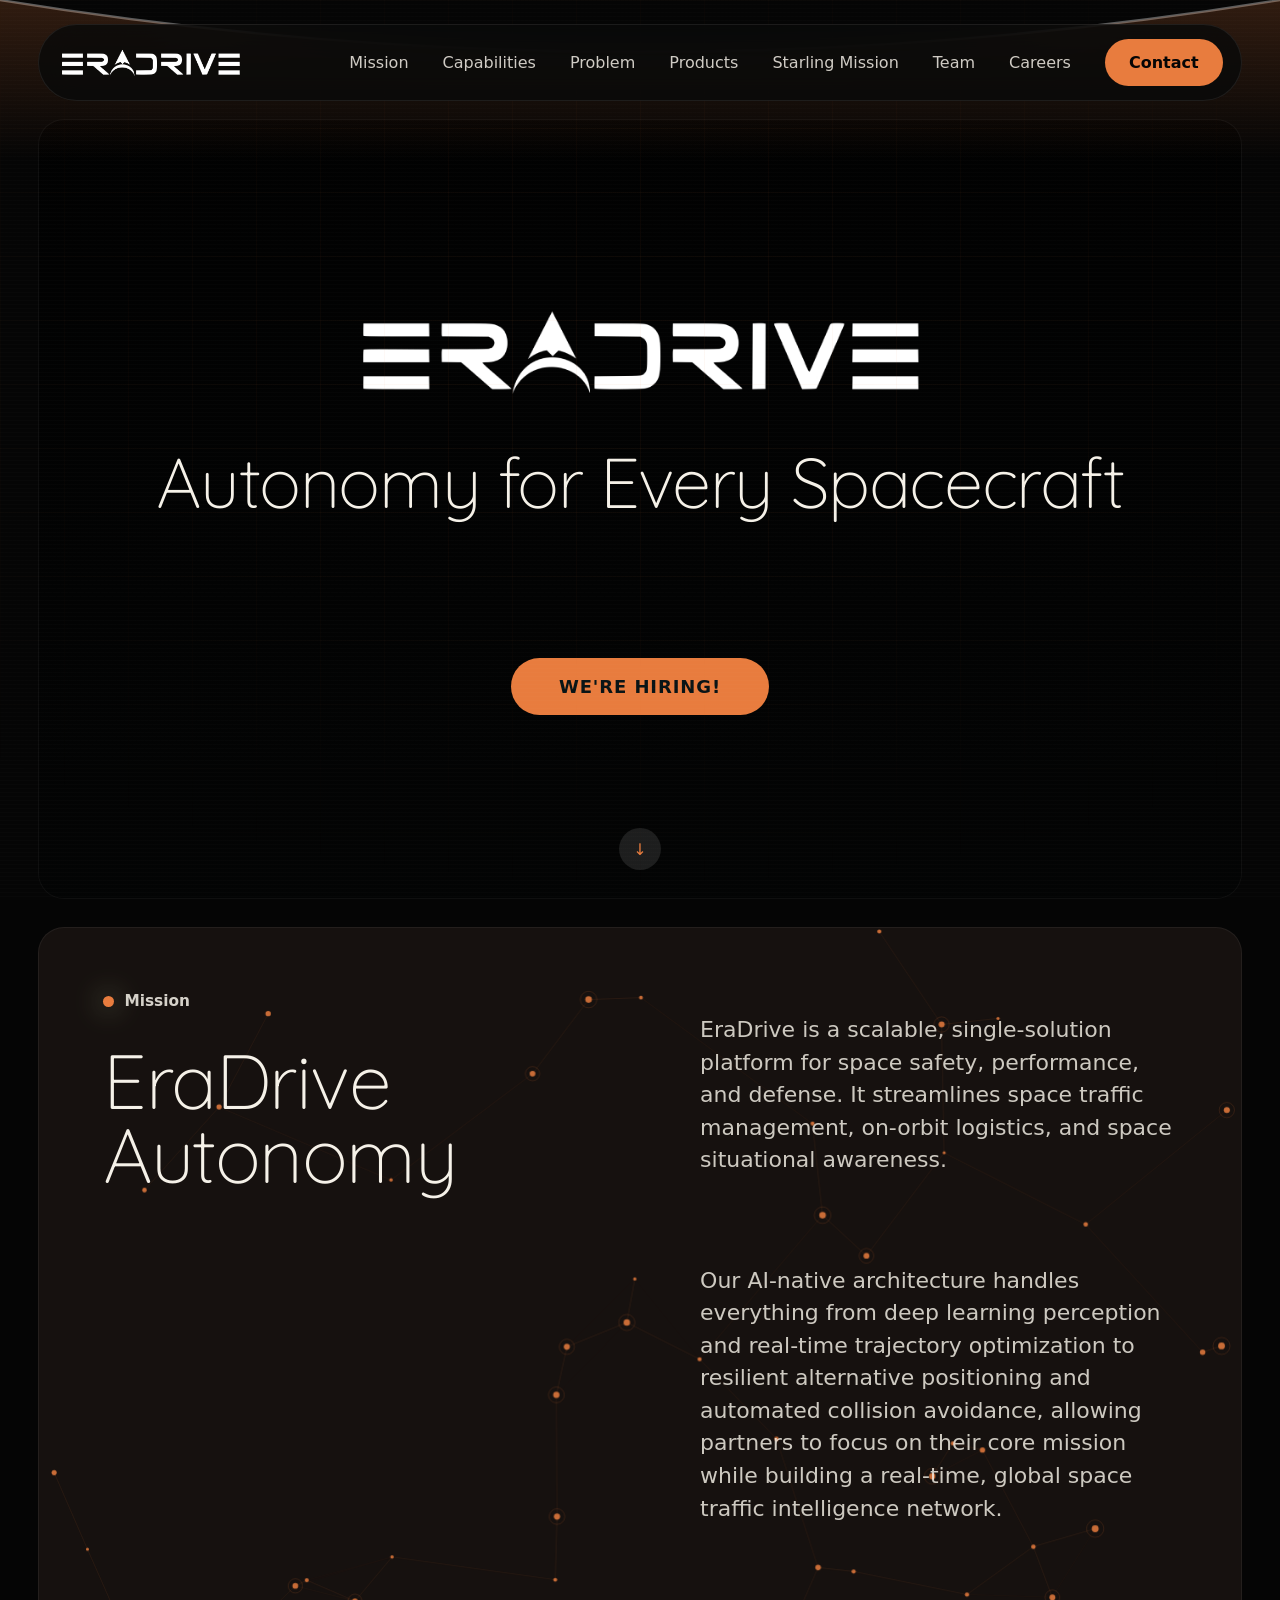
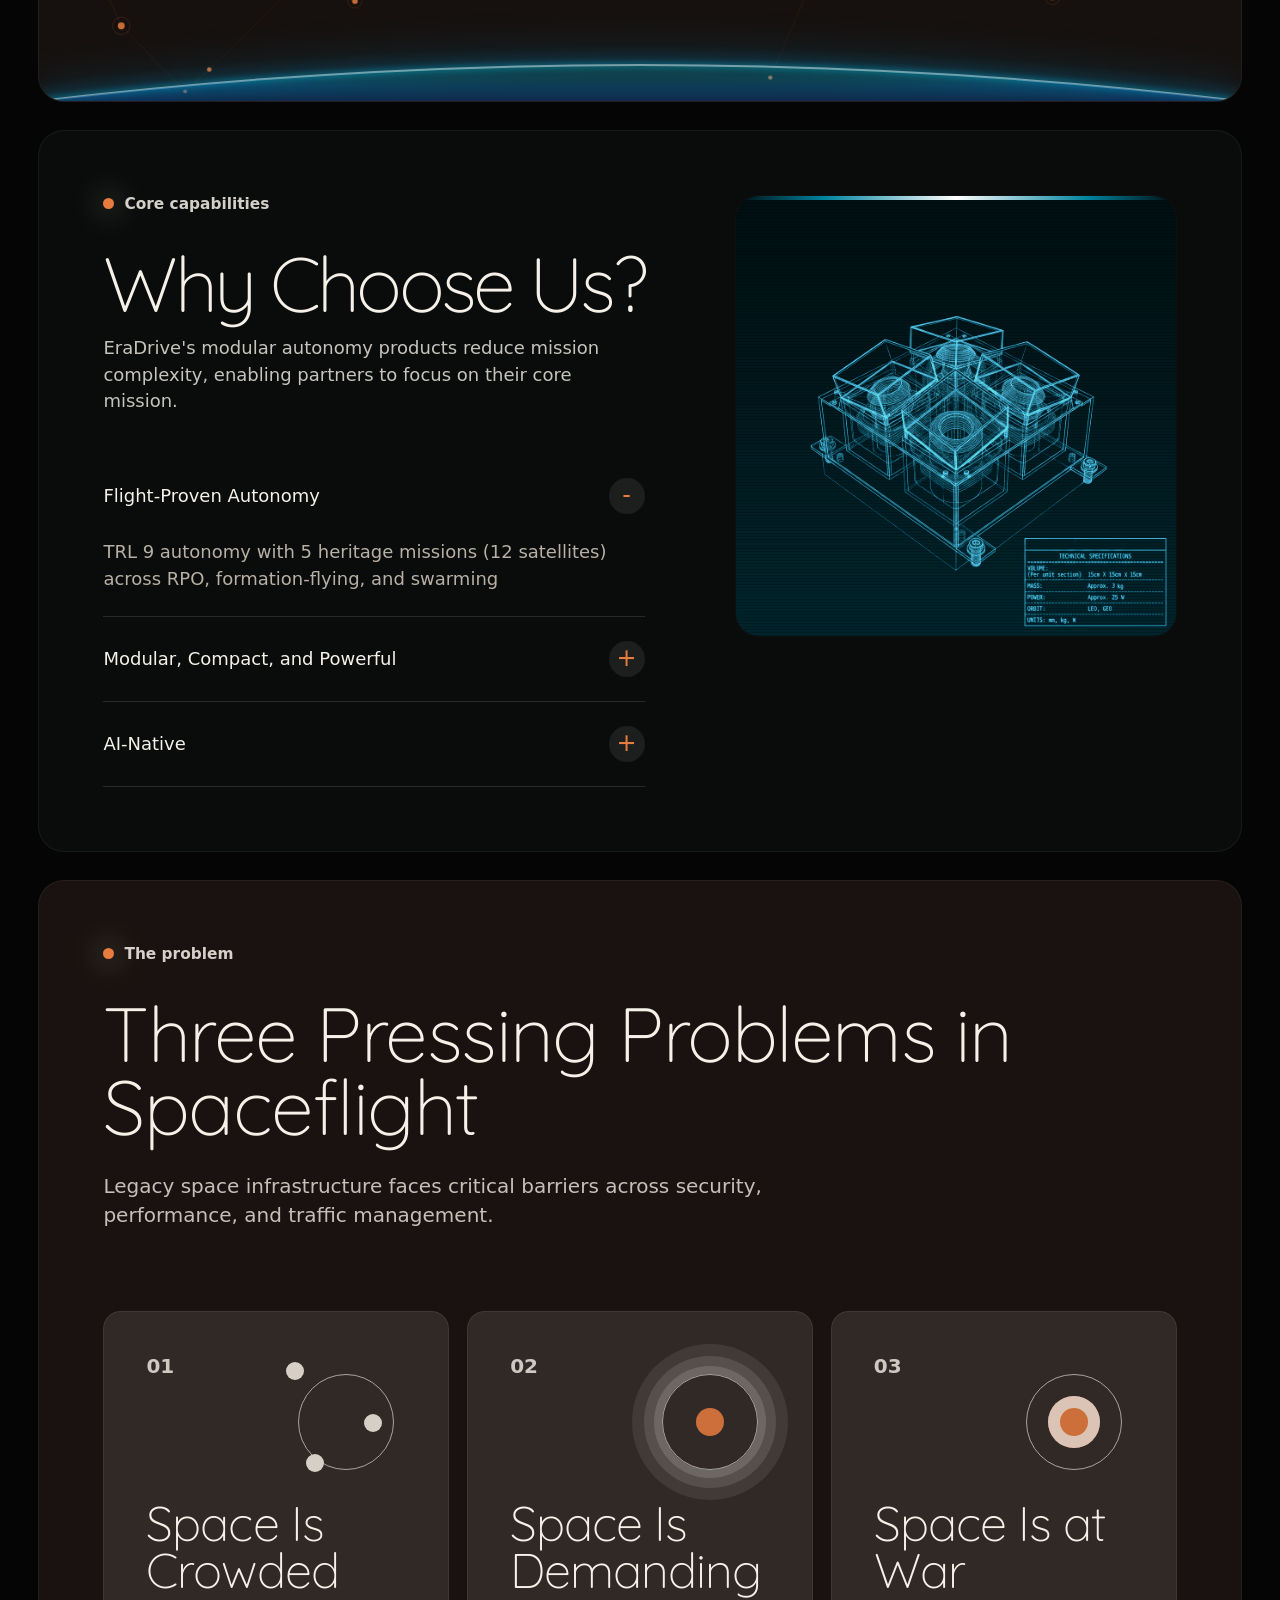
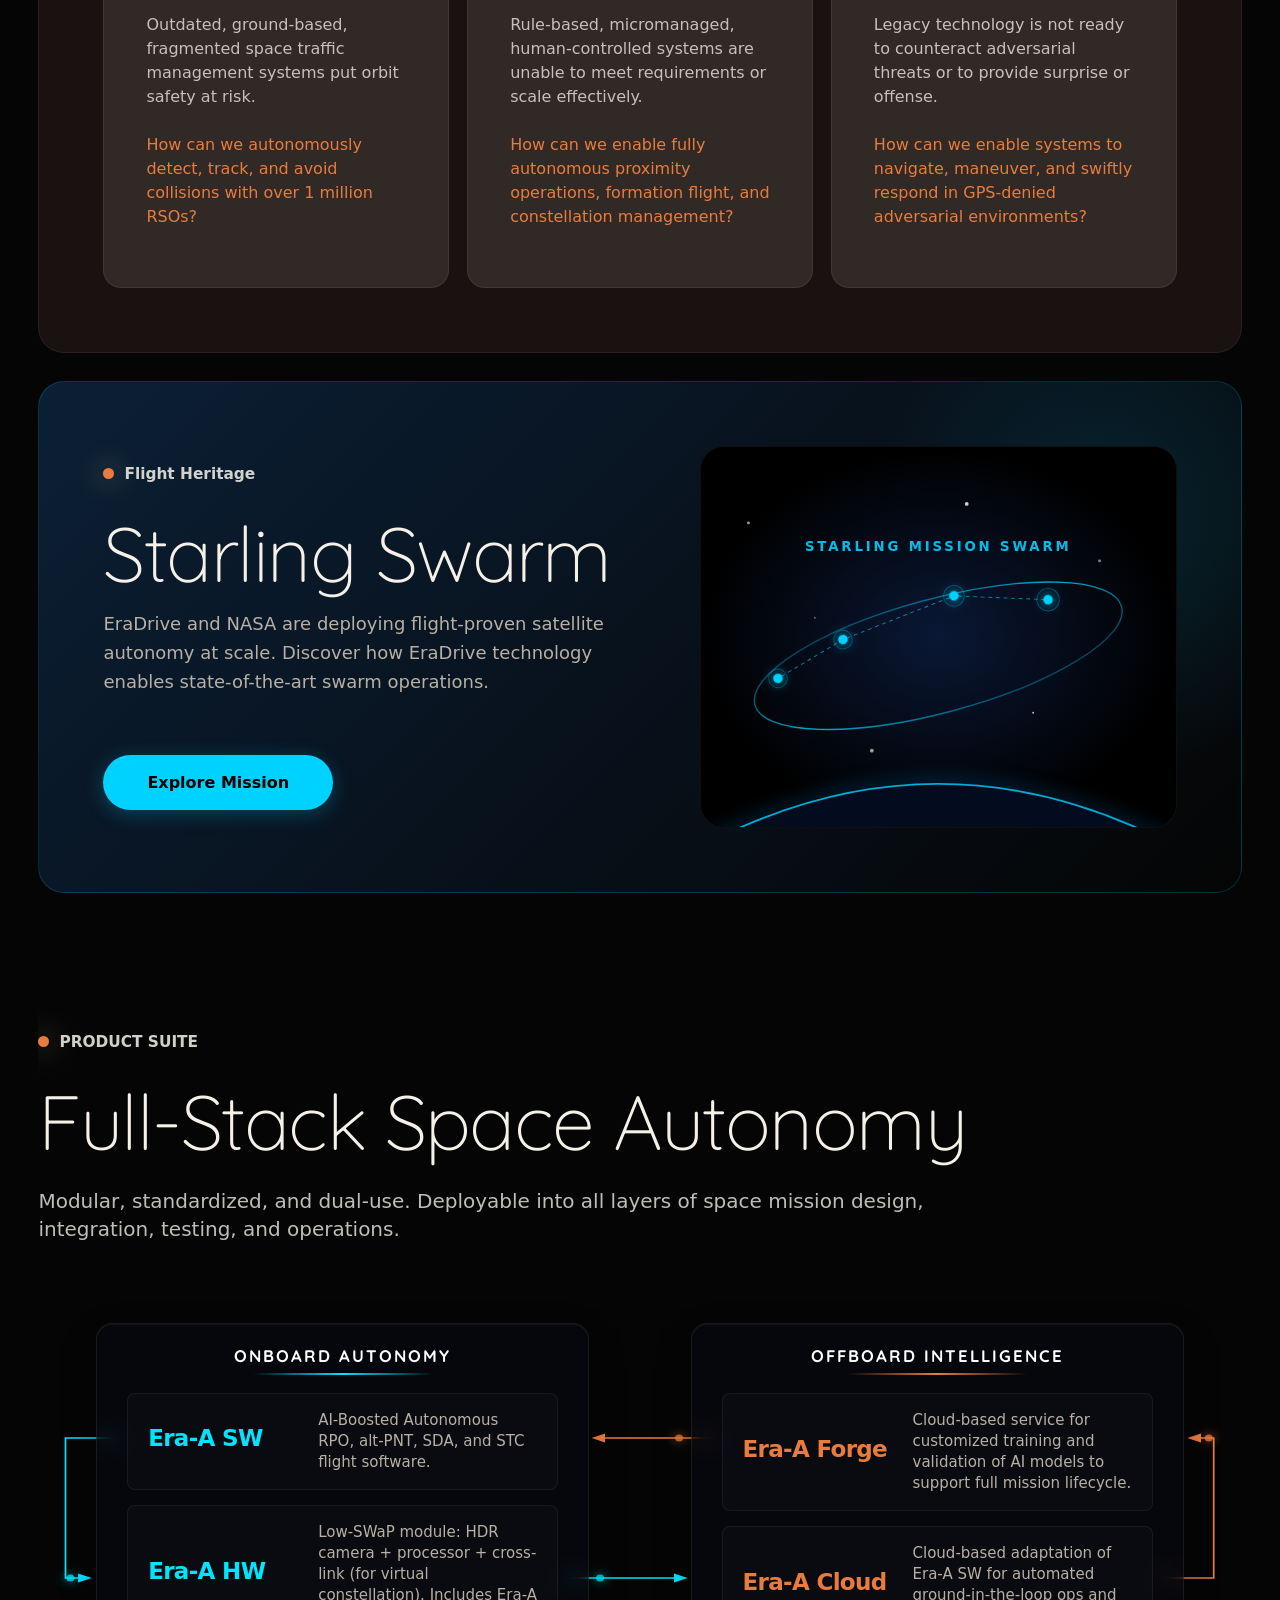
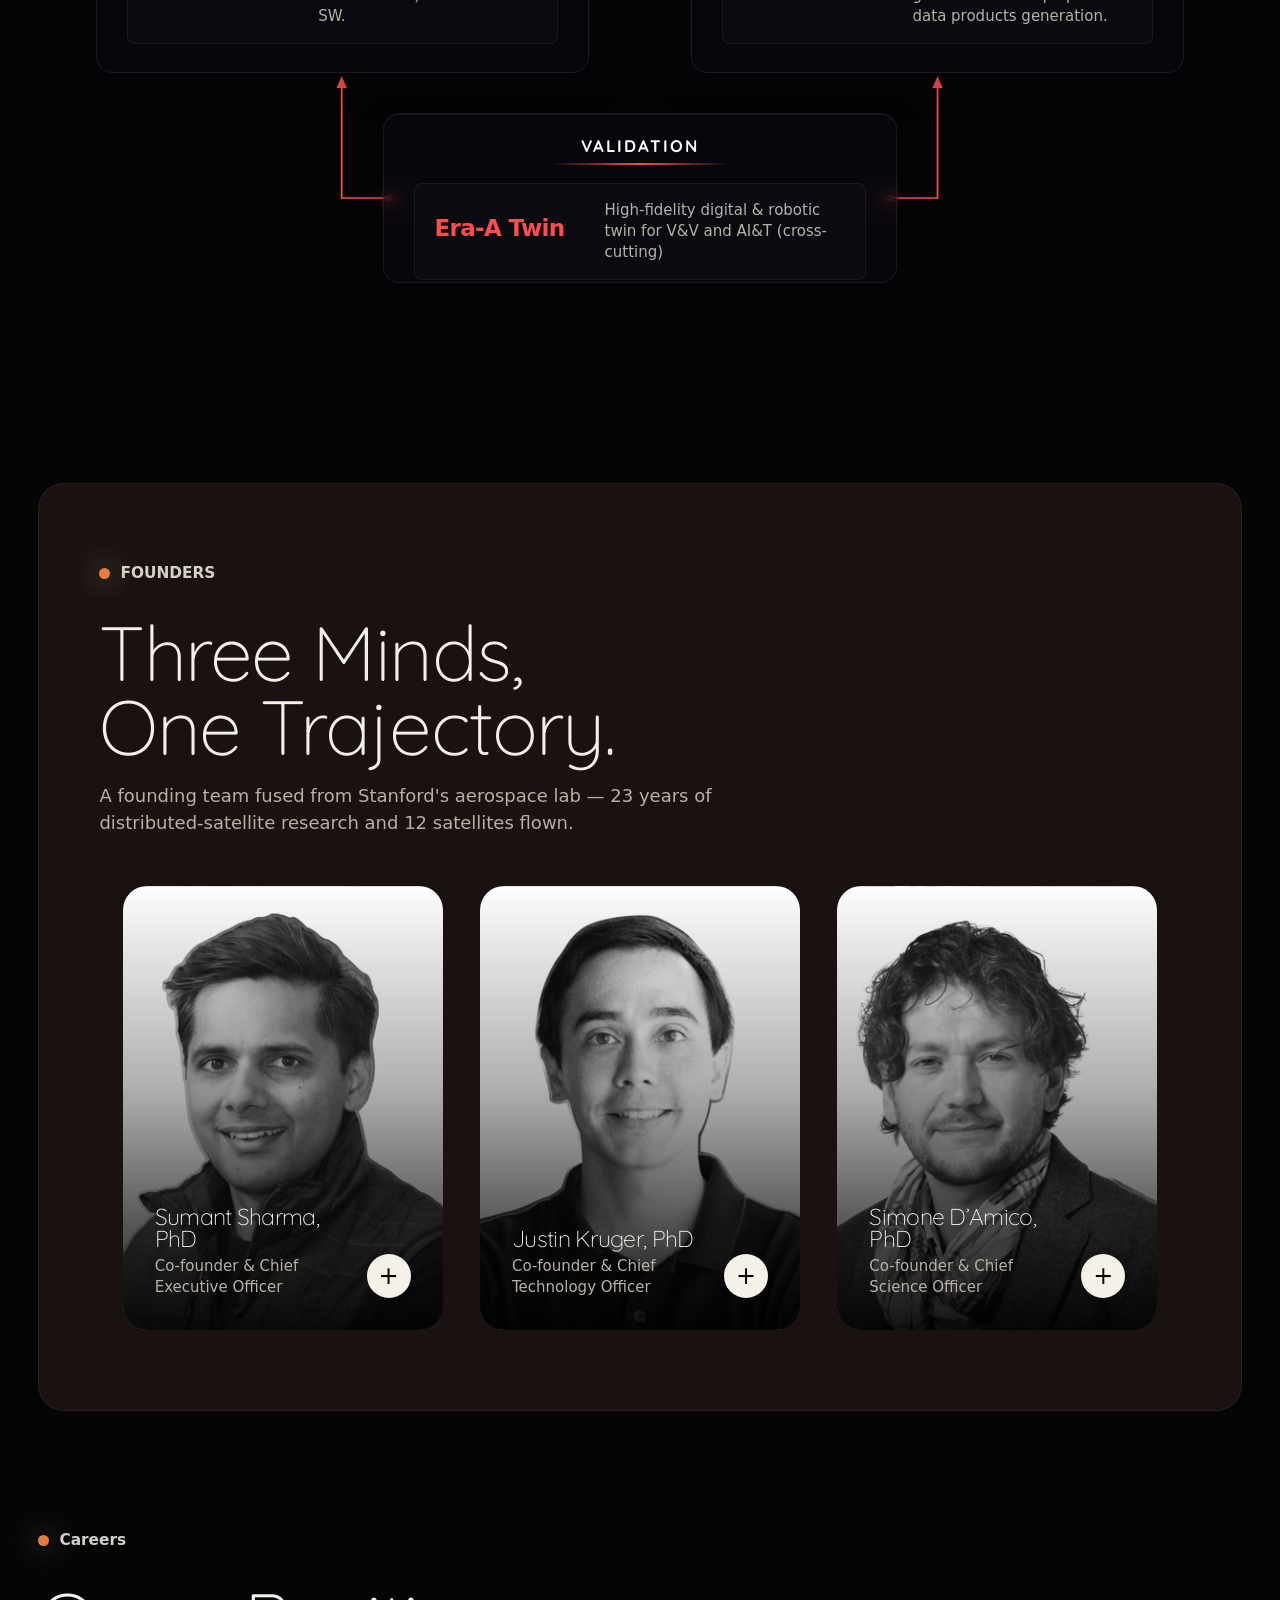
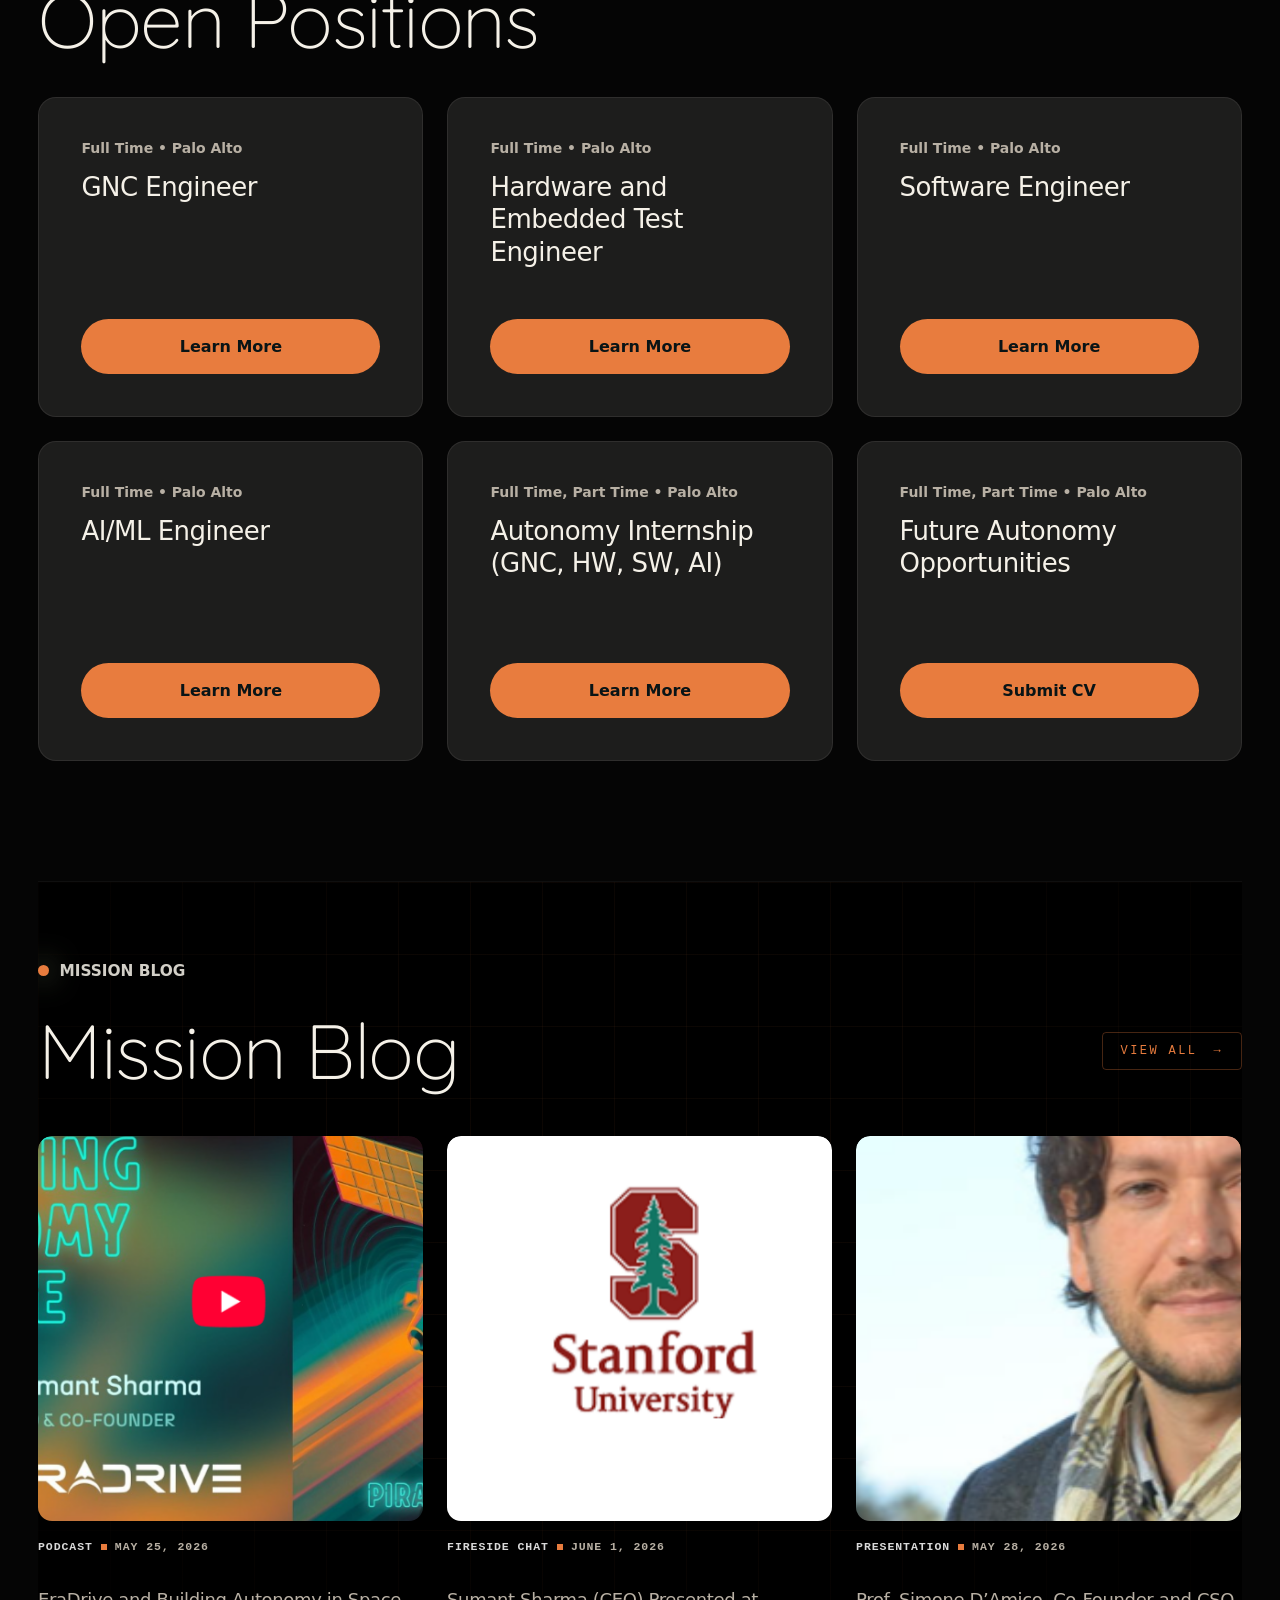
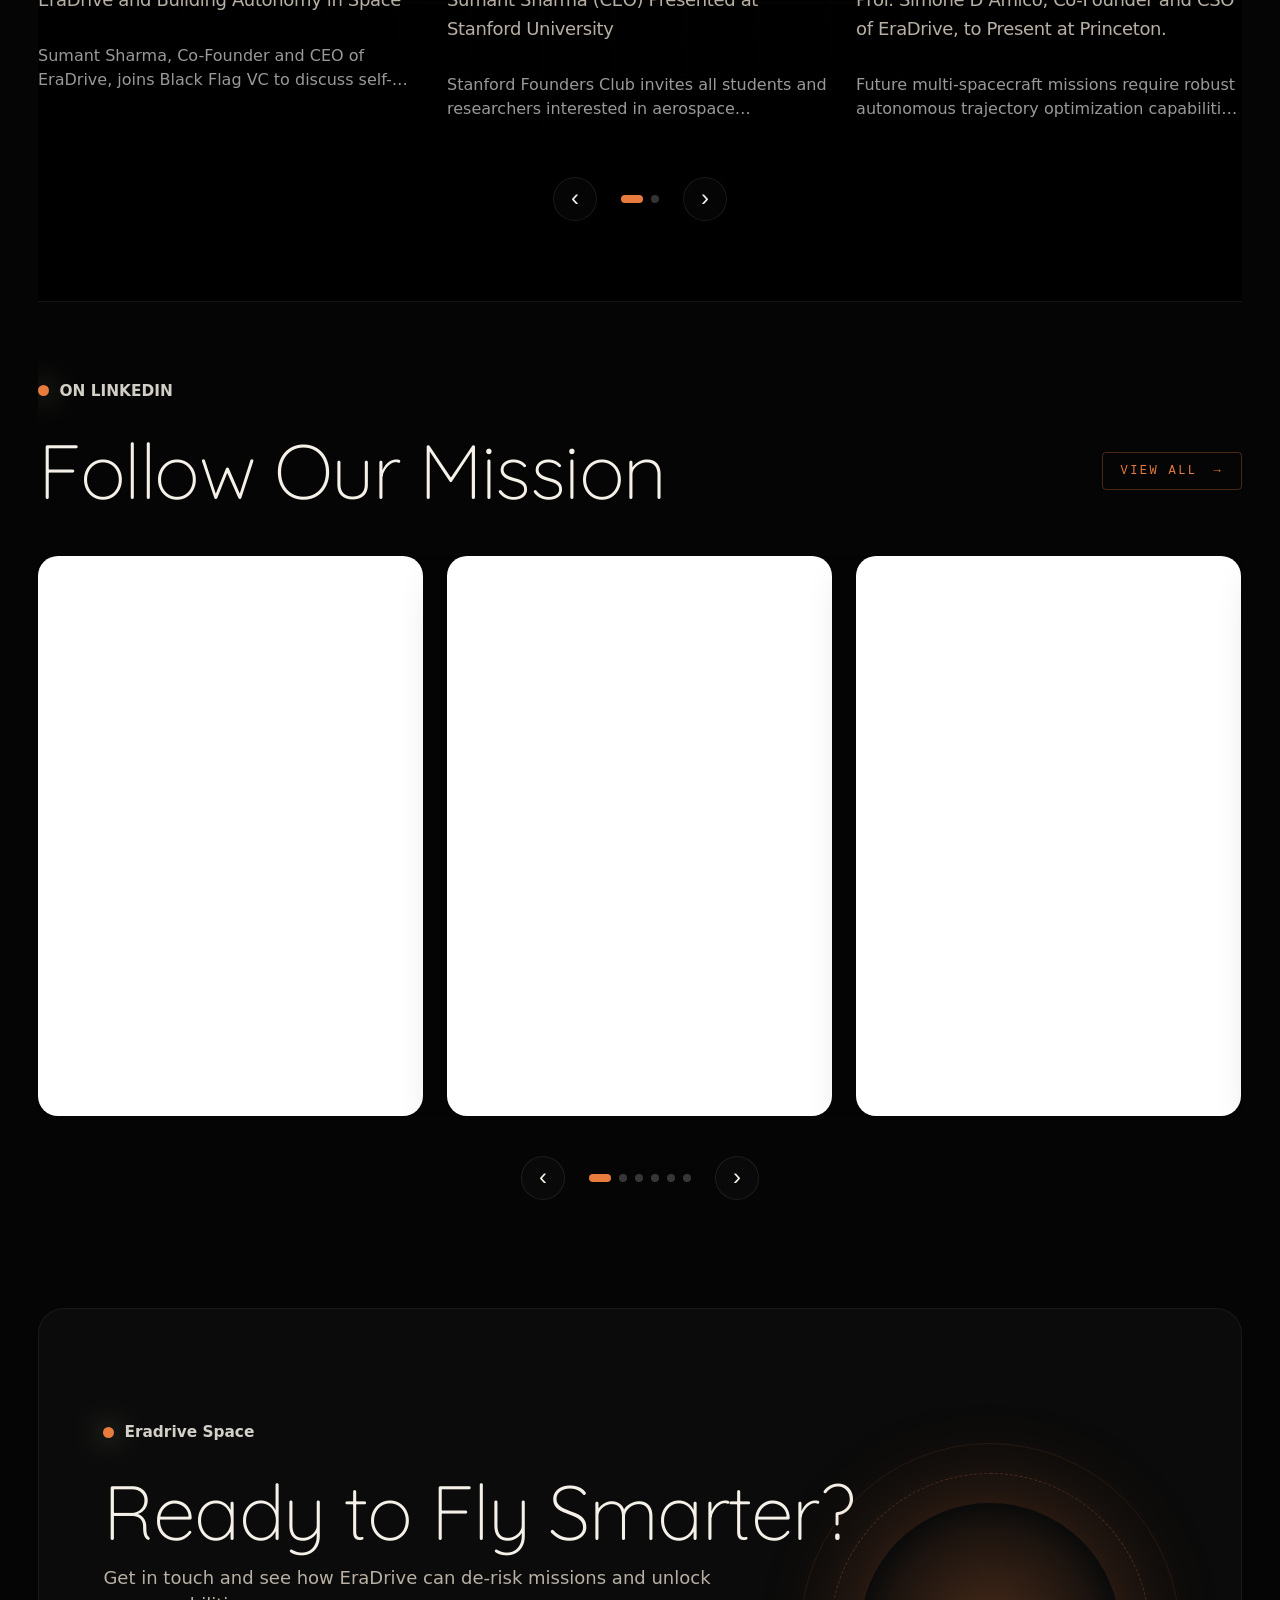
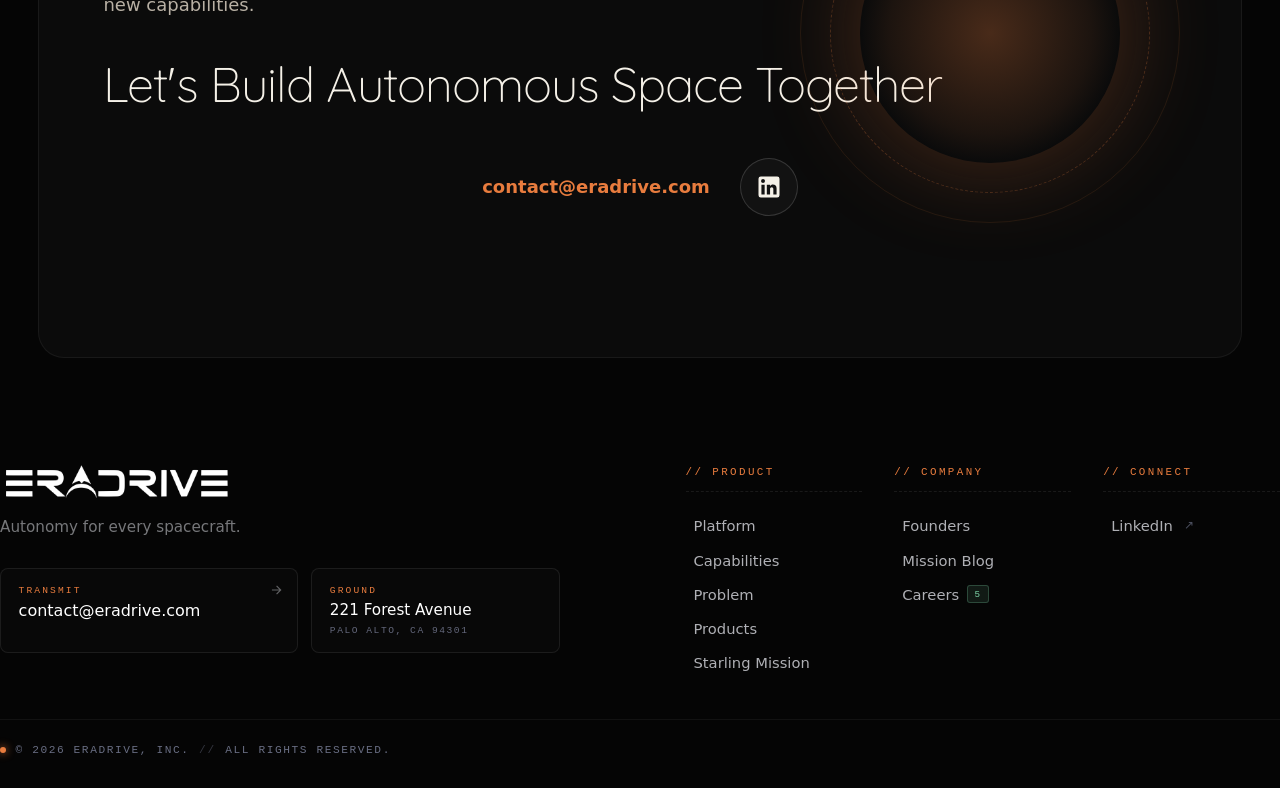
==== commit 633ede6c: "Add new LinkedIn posts to Follow Our Mission section" ====
--- a/index.html
+++ b/index.html
@@ -650,6 +650,14 @@
             <div class="news-slide">
               <iframe src="https://www.linkedin.com/embed/feed/update/urn:li:ugcPost:7448463515989925888?collapsed=1" height="755" width="504" frameborder="0" allowfullscreen="" title="Post incorporato"></iframe>
             </div>
+            <!-- Slide 7 -->
+            <div class="news-slide">
+              <iframe src="https://www.linkedin.com/embed/feed/update/urn:li:activity:7483046523077885952?collapsed=1" height="755" width="504" frameborder="0" allowfullscreen="" title="Post incorporato"></iframe>
+            </div>
+            <!-- Slide 8 -->
+            <div class="news-slide">
+              <iframe src="https://www.linkedin.com/embed/feed/update/urn:li:activity:7478097111935410176?collapsed=1" height="755" width="504" frameborder="0" allowfullscreen="" title="Post incorporato"></iframe>
+            </div>
           </div>
         </div>
         
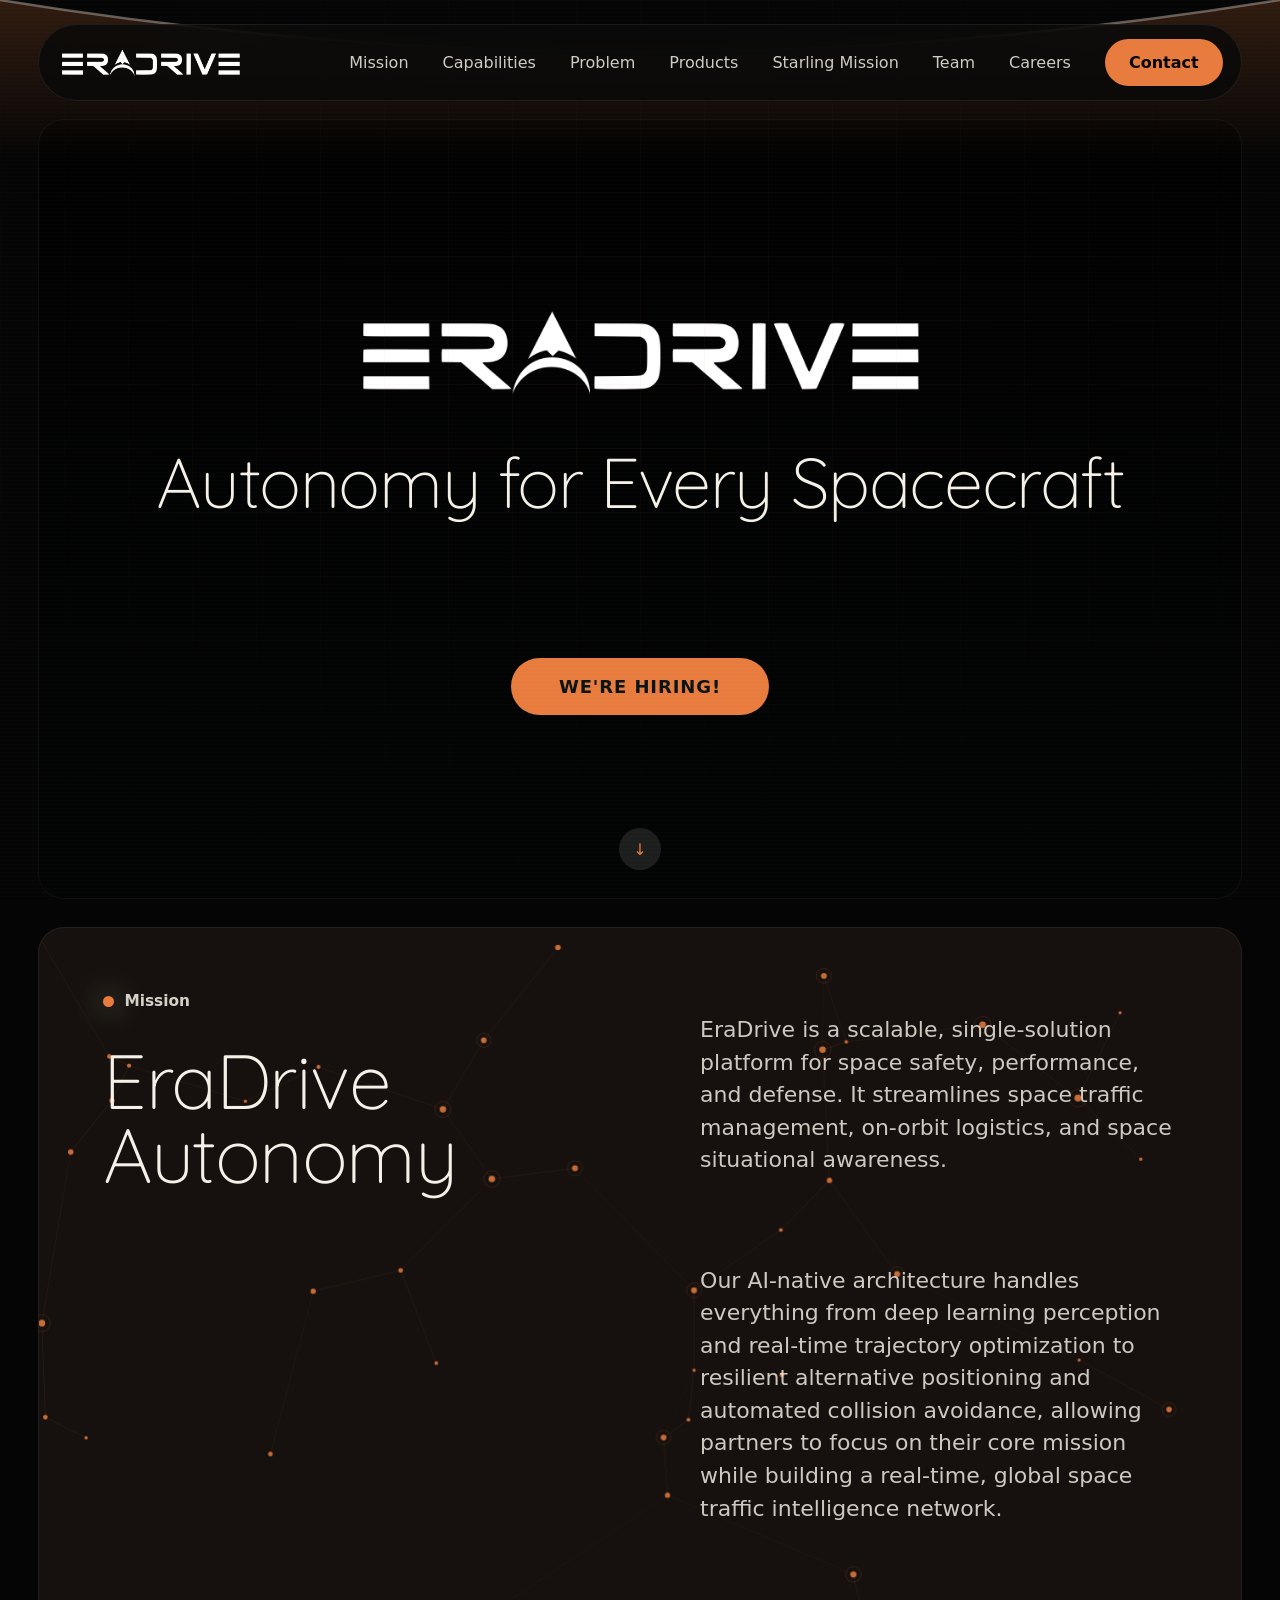
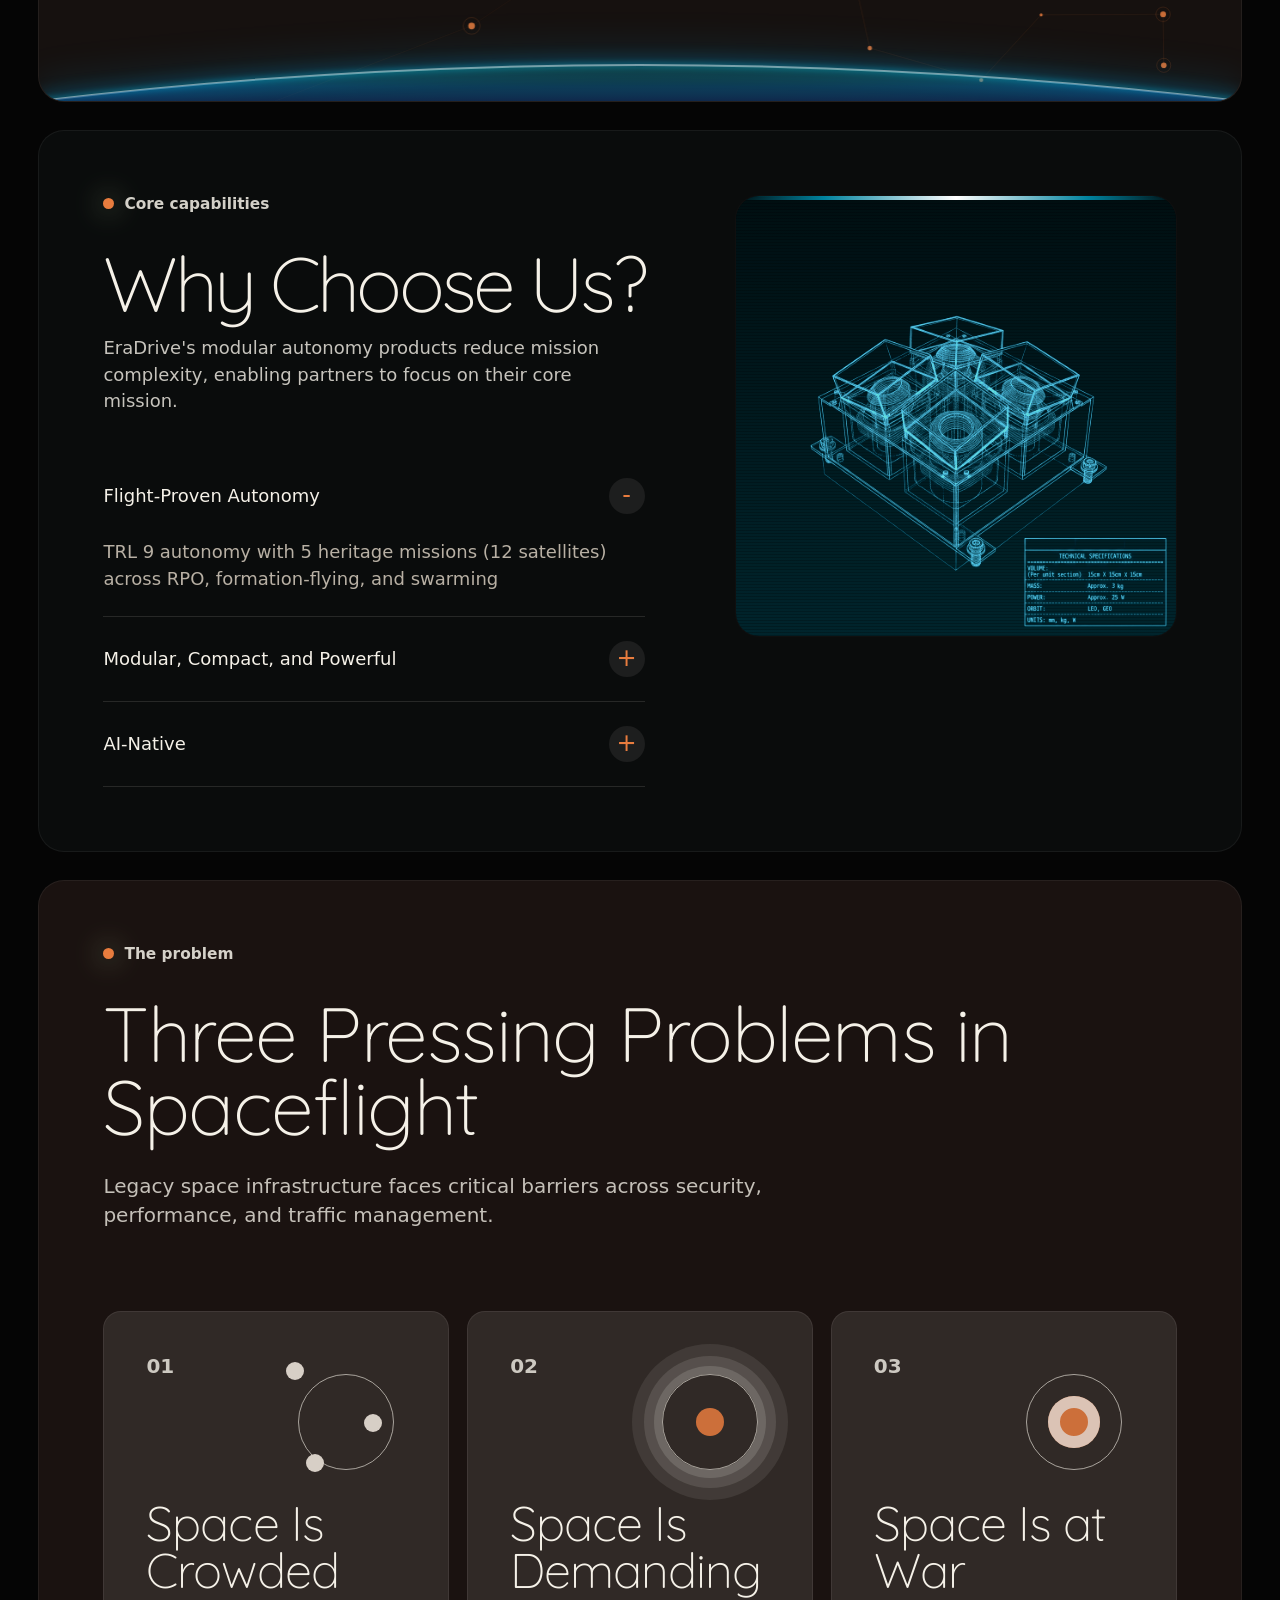
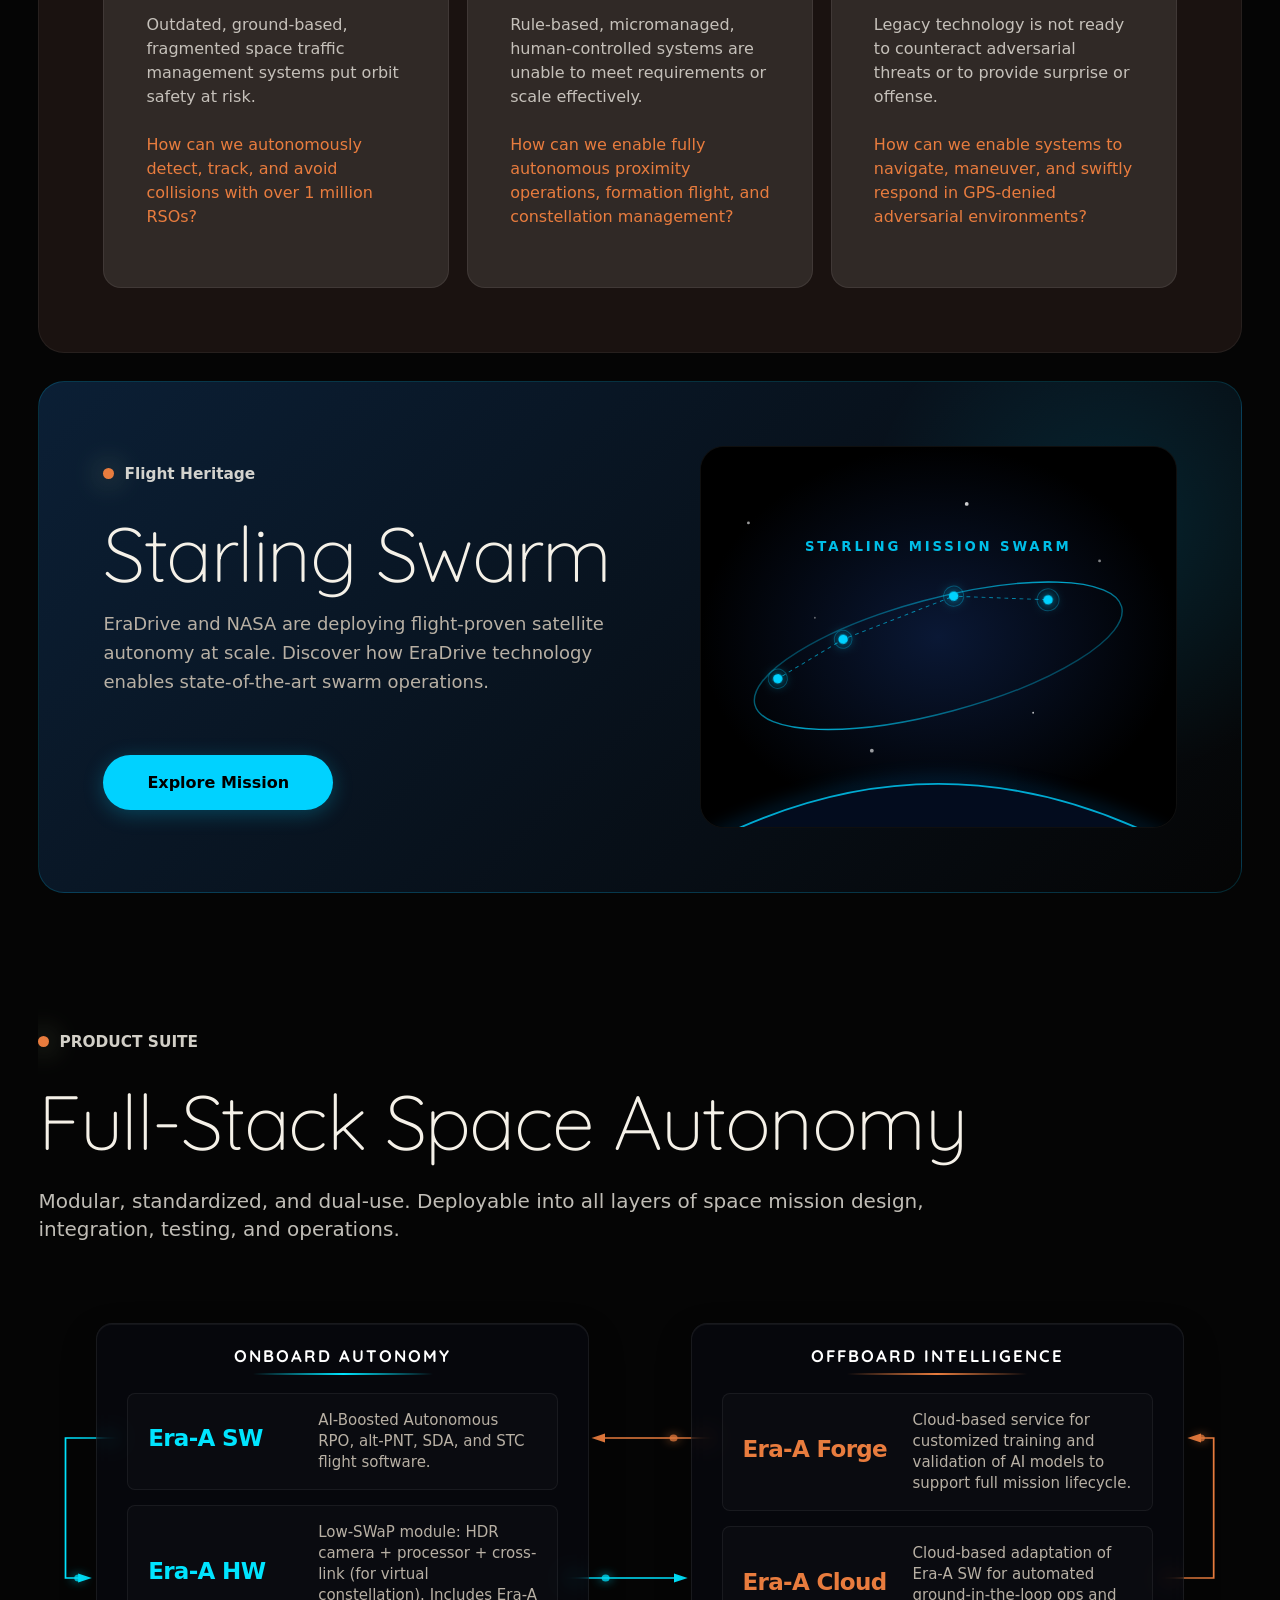
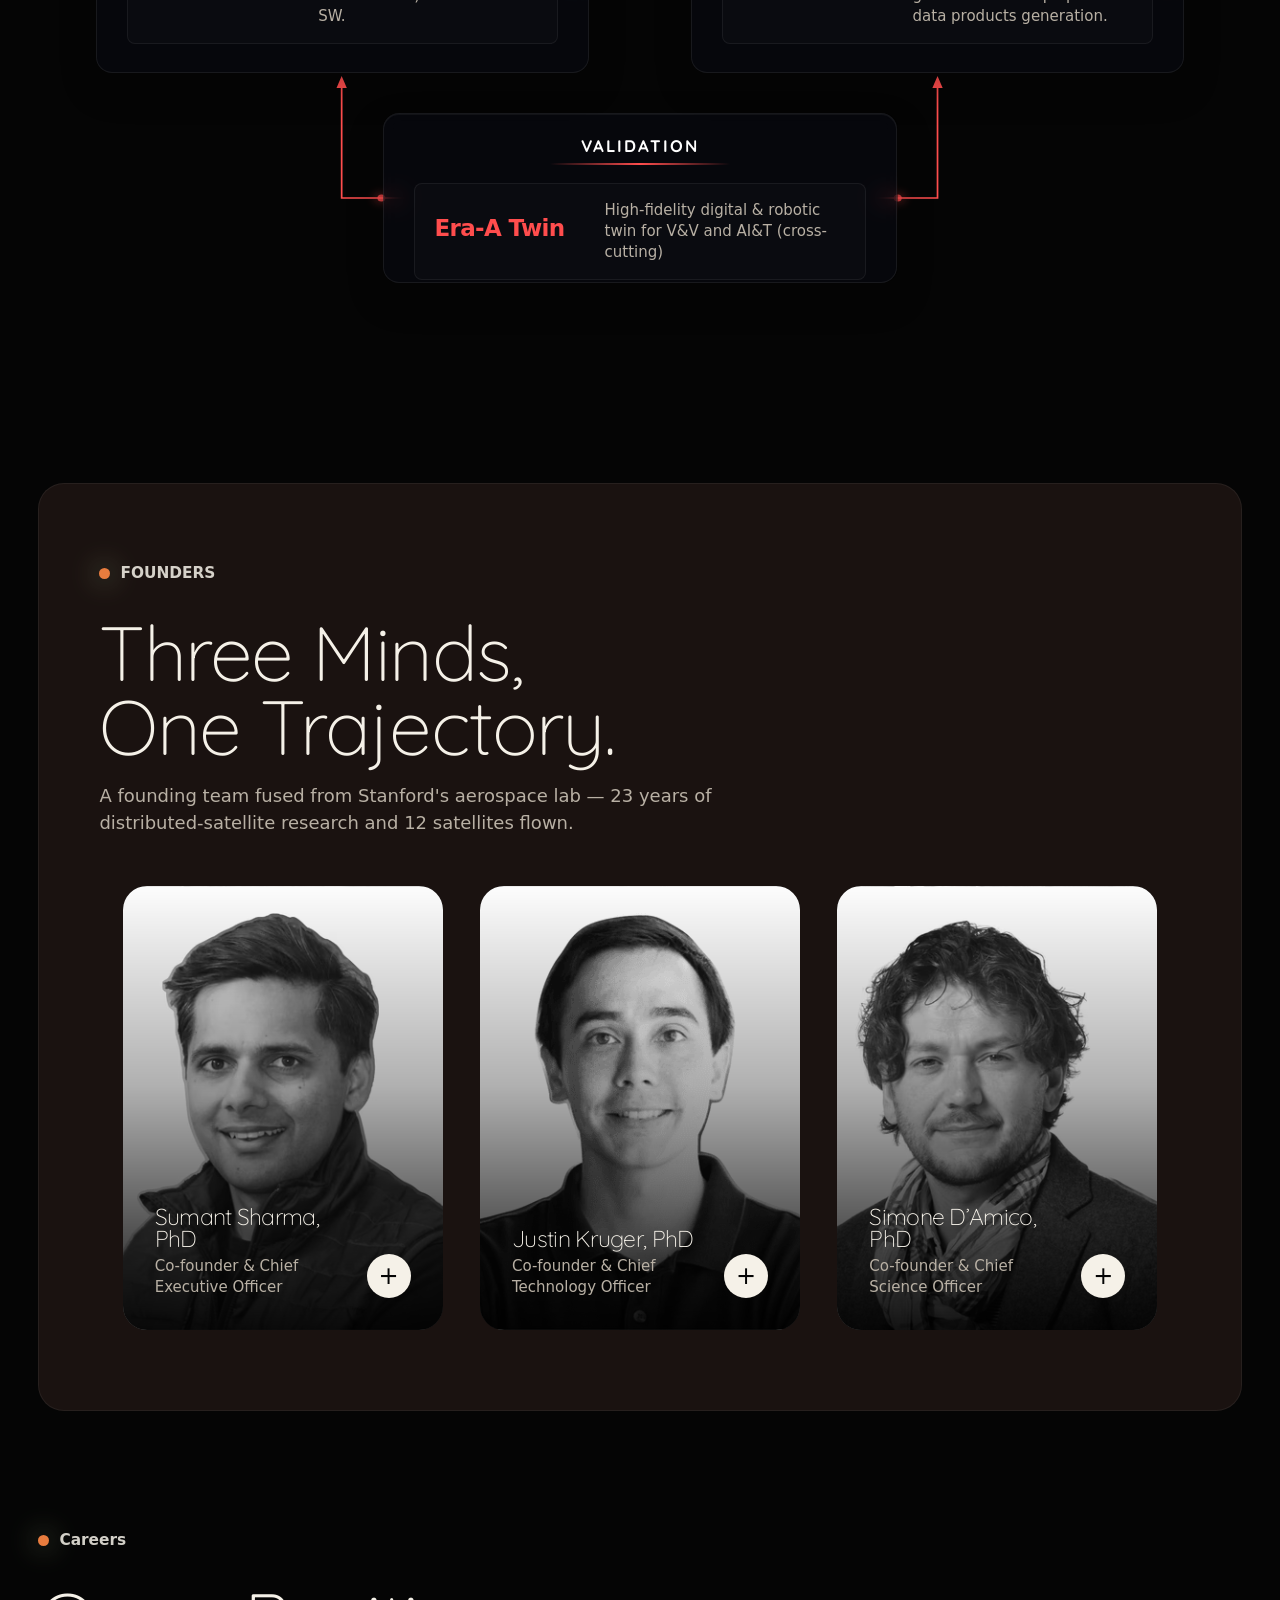
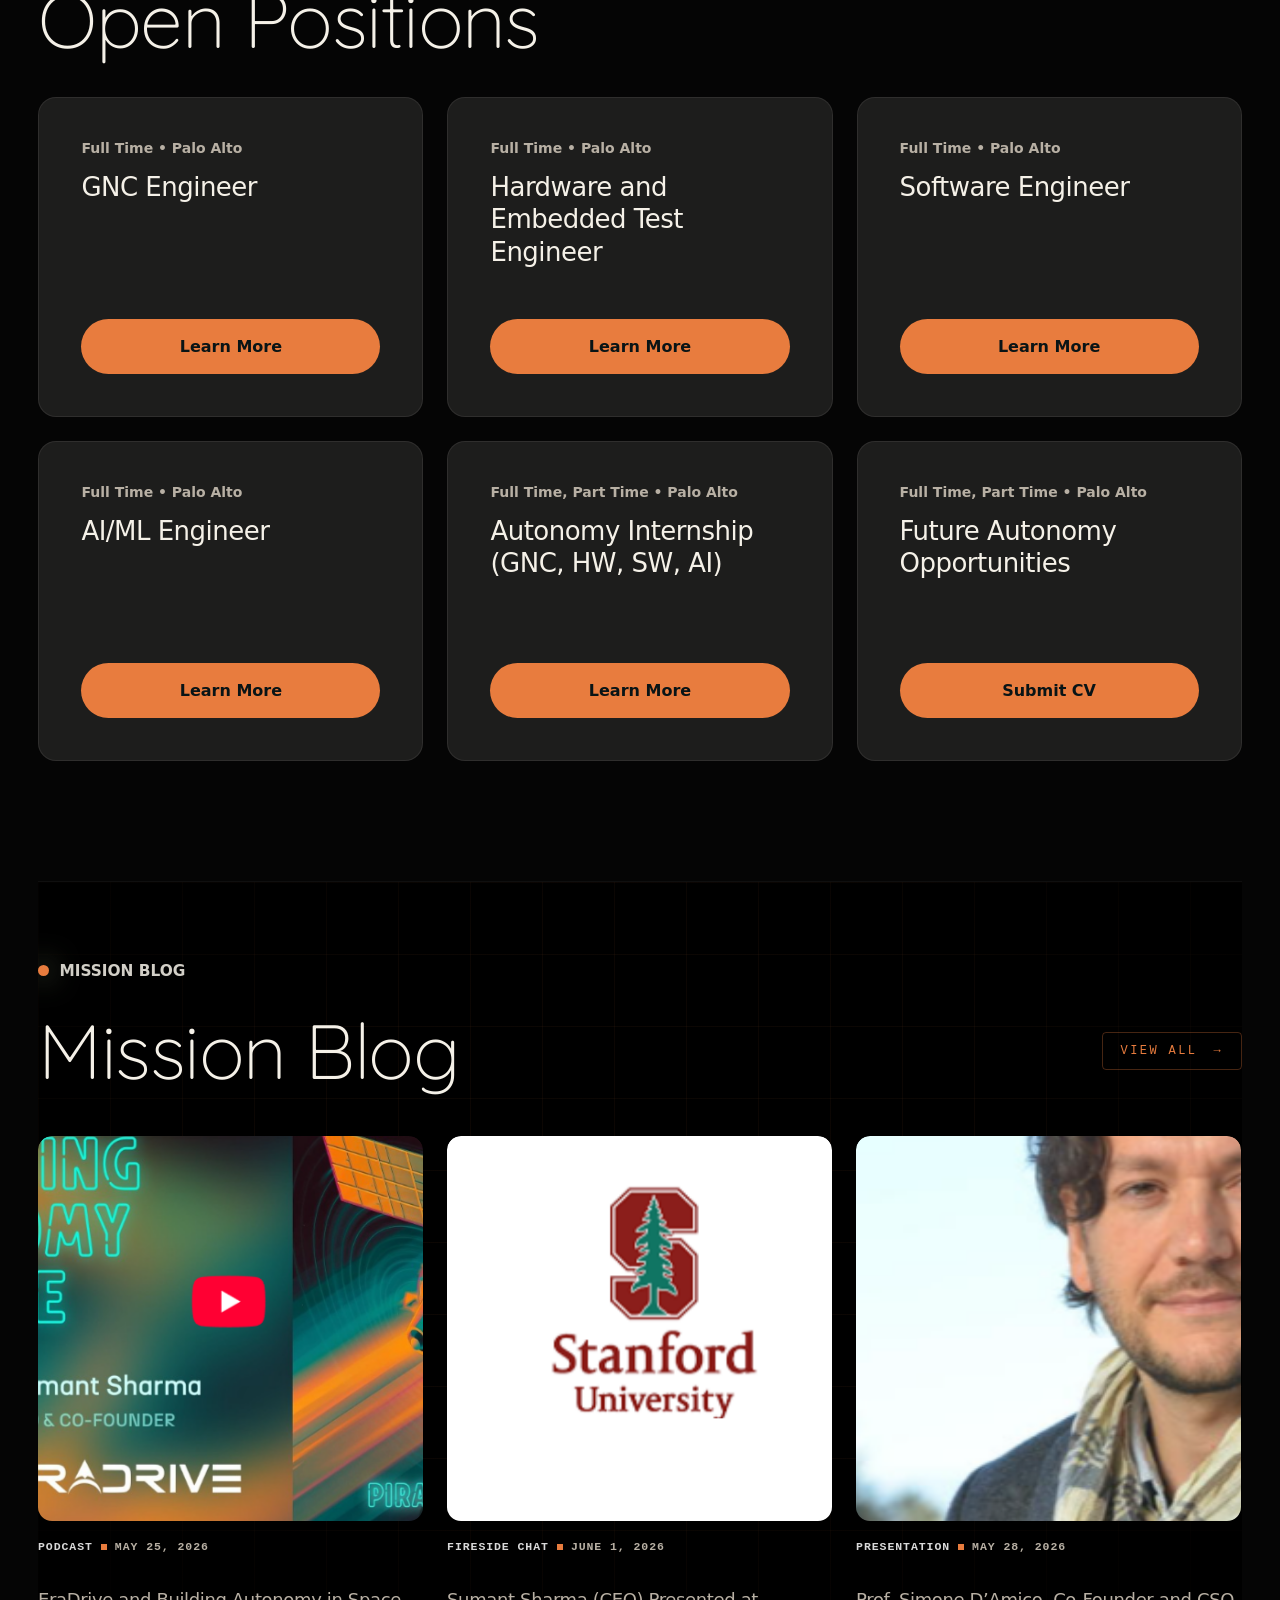
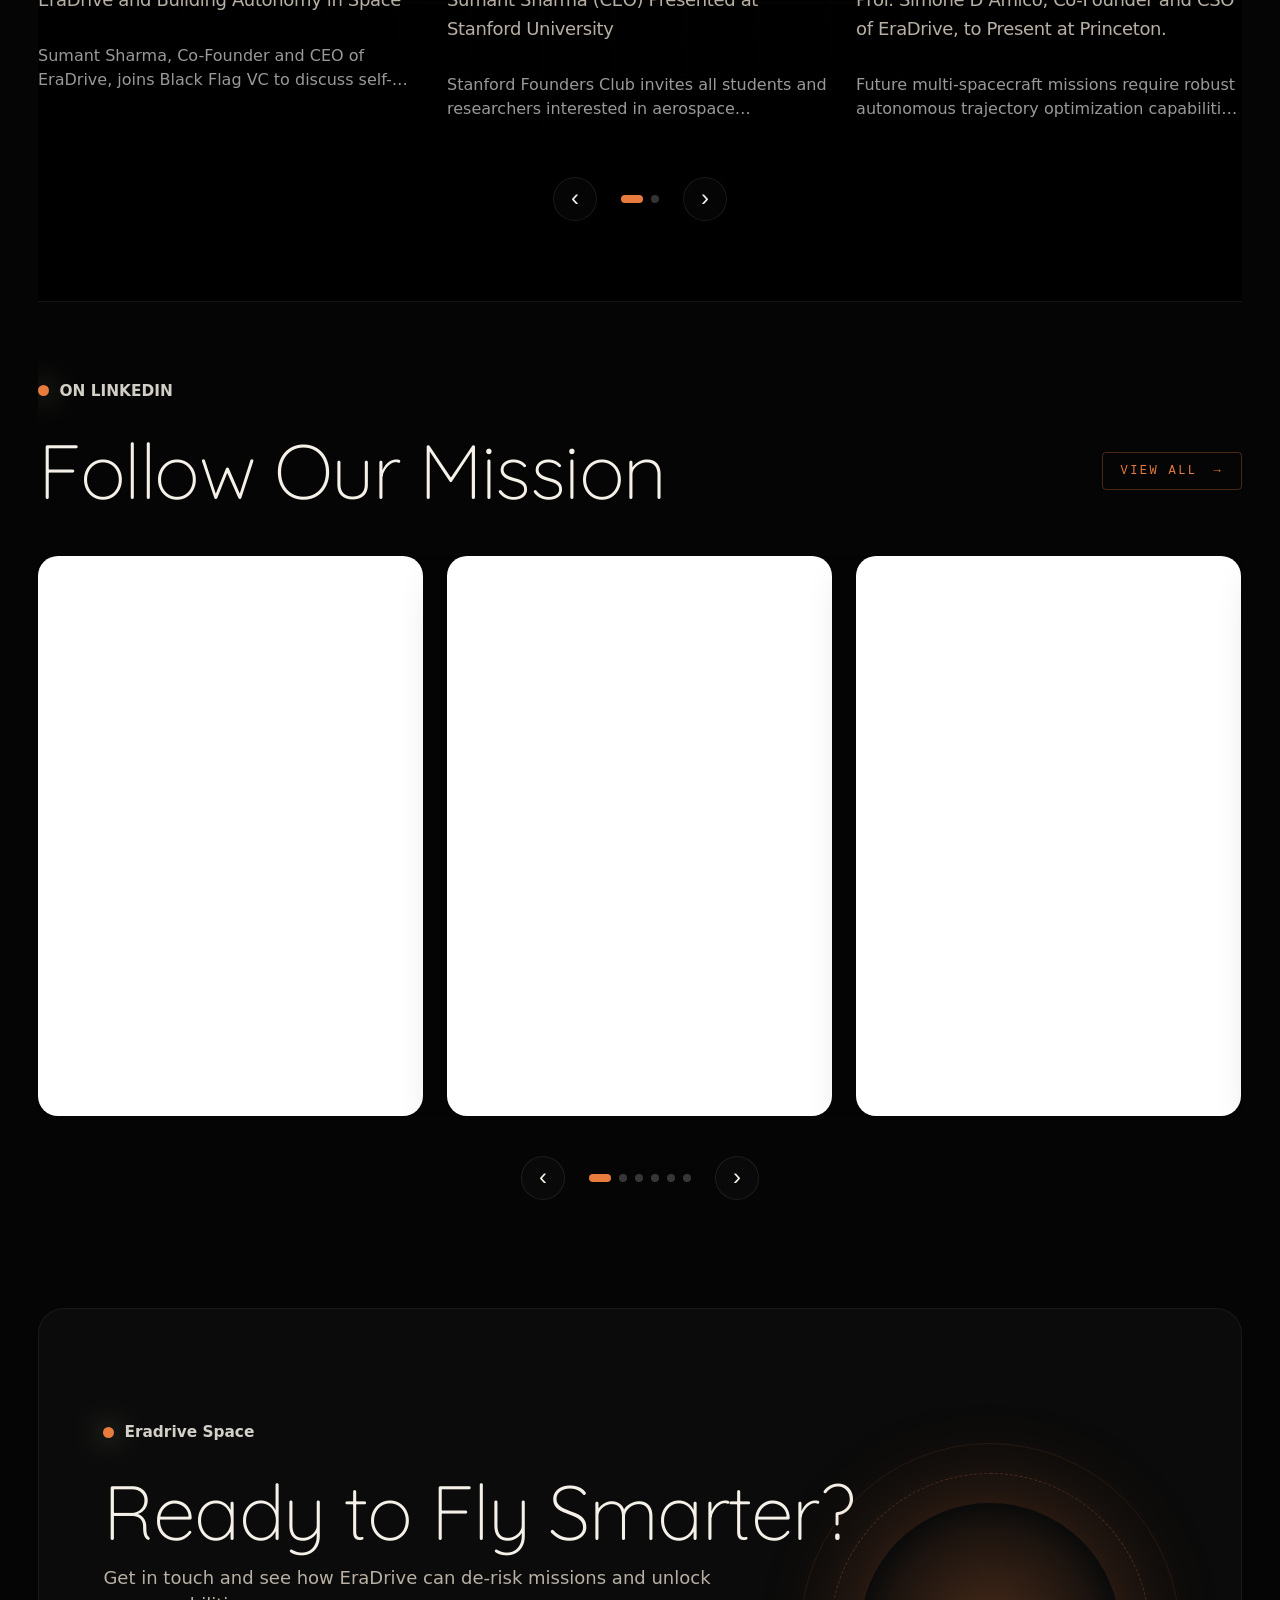
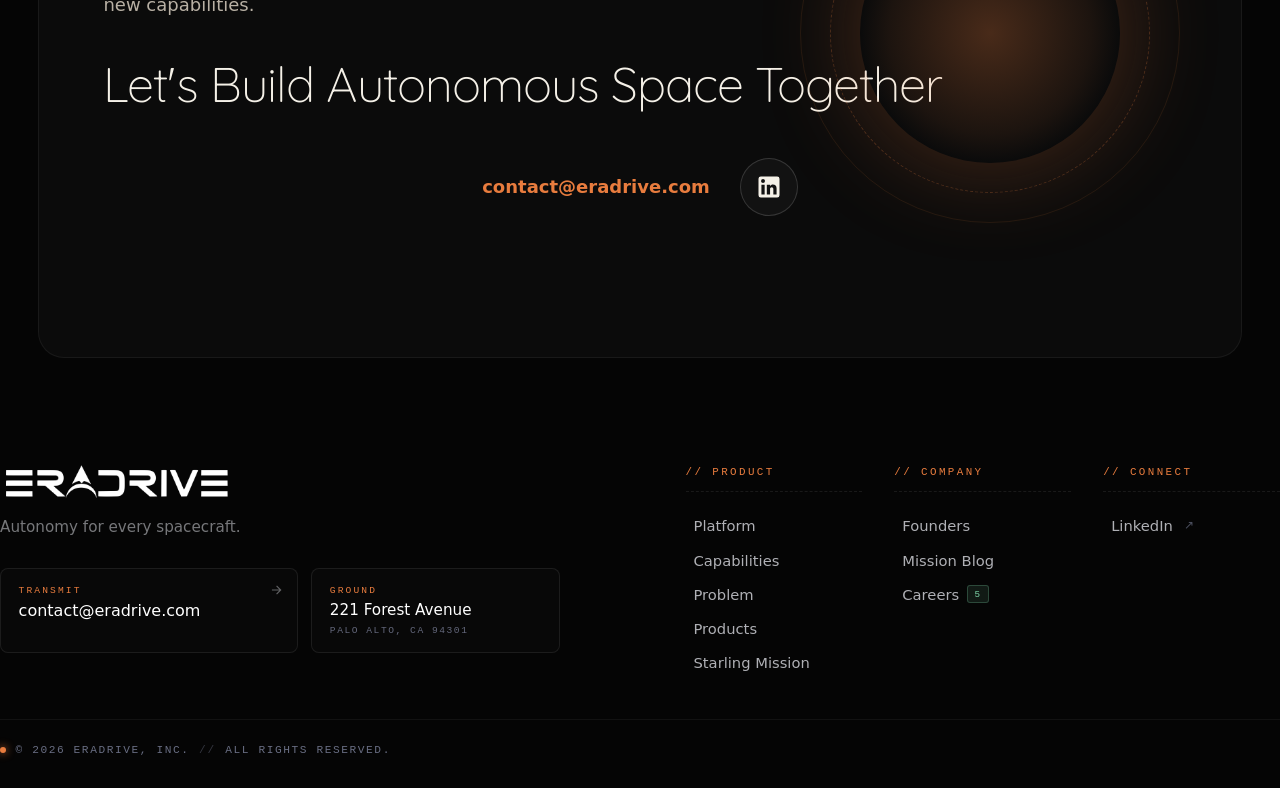
==== commit 52cfc84d: "Reorder LinkedIn slides: place newly added posts first" ====
--- a/index.html
+++ b/index.html
@@ -626,37 +626,37 @@
         </header>
         <div class="news-carousel-viewport">
           <div class="news-carousel-track">
-            <!-- Slide 1 -->
+            <!-- Slide 1 (activity:7483046523077885952) -->
+            <div class="news-slide">
+              <iframe src="https://www.linkedin.com/embed/feed/update/urn:li:activity:7483046523077885952?collapsed=1" height="755" width="504" frameborder="0" allowfullscreen="" title="Post incorporato"></iframe>
+            </div>
+            <!-- Slide 2 (activity:7478097111935410176) -->
+            <div class="news-slide">
+              <iframe src="https://www.linkedin.com/embed/feed/update/urn:li:activity:7478097111935410176?collapsed=1" height="755" width="504" frameborder="0" allowfullscreen="" title="Post incorporato"></iframe>
+            </div>
+            <!-- Slide 3 -->
             <div class="news-slide">
               <iframe src="https://www.linkedin.com/embed/feed/update/urn:li:share:7465815751485181952?collapsed=1" height="483" width="504" frameborder="0" allowfullscreen="" title="Post incorporato"></iframe>
             </div>
-            <!-- Slide 2 -->
+            <!-- Slide 4 -->
             <div class="news-slide">
               <iframe src="https://www.linkedin.com/embed/feed/update/urn:li:ugcPost:7463580146889814016?collapsed=1" height="755" width="504" frameborder="0" allowfullscreen="" title="Post incorporato"></iframe>
             </div>
-            <!-- Slide 3 -->
+            <!-- Slide 5 -->
             <div class="news-slide">
               <iframe src="https://www.linkedin.com/embed/feed/update/urn:li:share:7460699947219185665?collapsed=1" height="483" width="504" frameborder="0" allowfullscreen="" title="Post incorporato"></iframe>
             </div>
-            <!-- Slide 4 -->
+            <!-- Slide 6 -->
             <div class="news-slide">
               <iframe src="https://www.linkedin.com/embed/feed/update/urn:li:ugcPost:7454940116864647168?collapsed=1" height="755" width="504" frameborder="0" allowfullscreen="" title="Post incorporato"></iframe>
             </div>
-            <!-- Slide 5 -->
+            <!-- Slide 7 -->
             <div class="news-slide">
               <iframe src="https://www.linkedin.com/embed/feed/update/urn:li:ugcPost:7450962800866205697?collapsed=1" height="755" width="504" frameborder="0" allowfullscreen="" title="Post incorporato"></iframe>
             </div>
-            <!-- Slide 6 -->
+            <!-- Slide 8 -->
             <div class="news-slide">
               <iframe src="https://www.linkedin.com/embed/feed/update/urn:li:ugcPost:7448463515989925888?collapsed=1" height="755" width="504" frameborder="0" allowfullscreen="" title="Post incorporato"></iframe>
-            </div>
-            <!-- Slide 7 -->
-            <div class="news-slide">
-              <iframe src="https://www.linkedin.com/embed/feed/update/urn:li:activity:7483046523077885952?collapsed=1" height="755" width="504" frameborder="0" allowfullscreen="" title="Post incorporato"></iframe>
-            </div>
-            <!-- Slide 8 -->
-            <div class="news-slide">
-              <iframe src="https://www.linkedin.com/embed/feed/update/urn:li:activity:7478097111935410176?collapsed=1" height="755" width="504" frameborder="0" allowfullscreen="" title="Post incorporato"></iframe>
             </div>
           </div>
         </div>
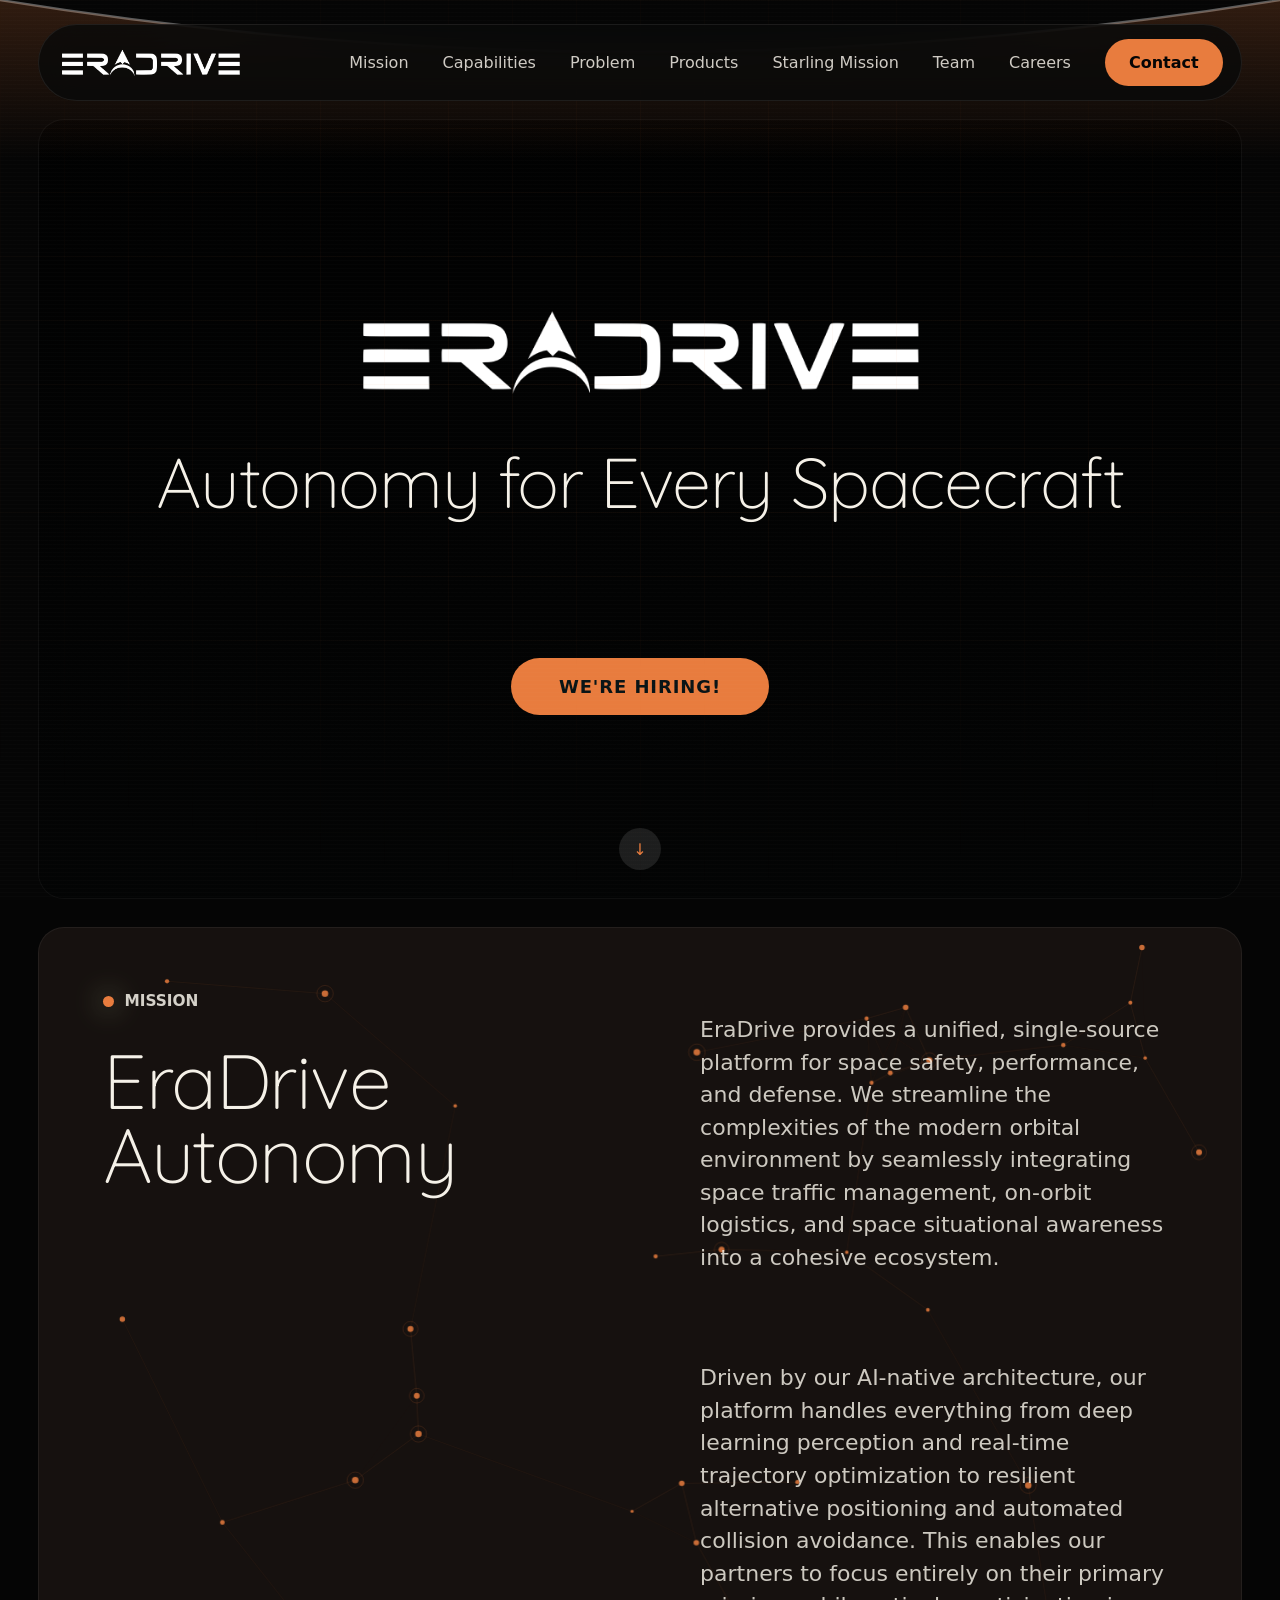
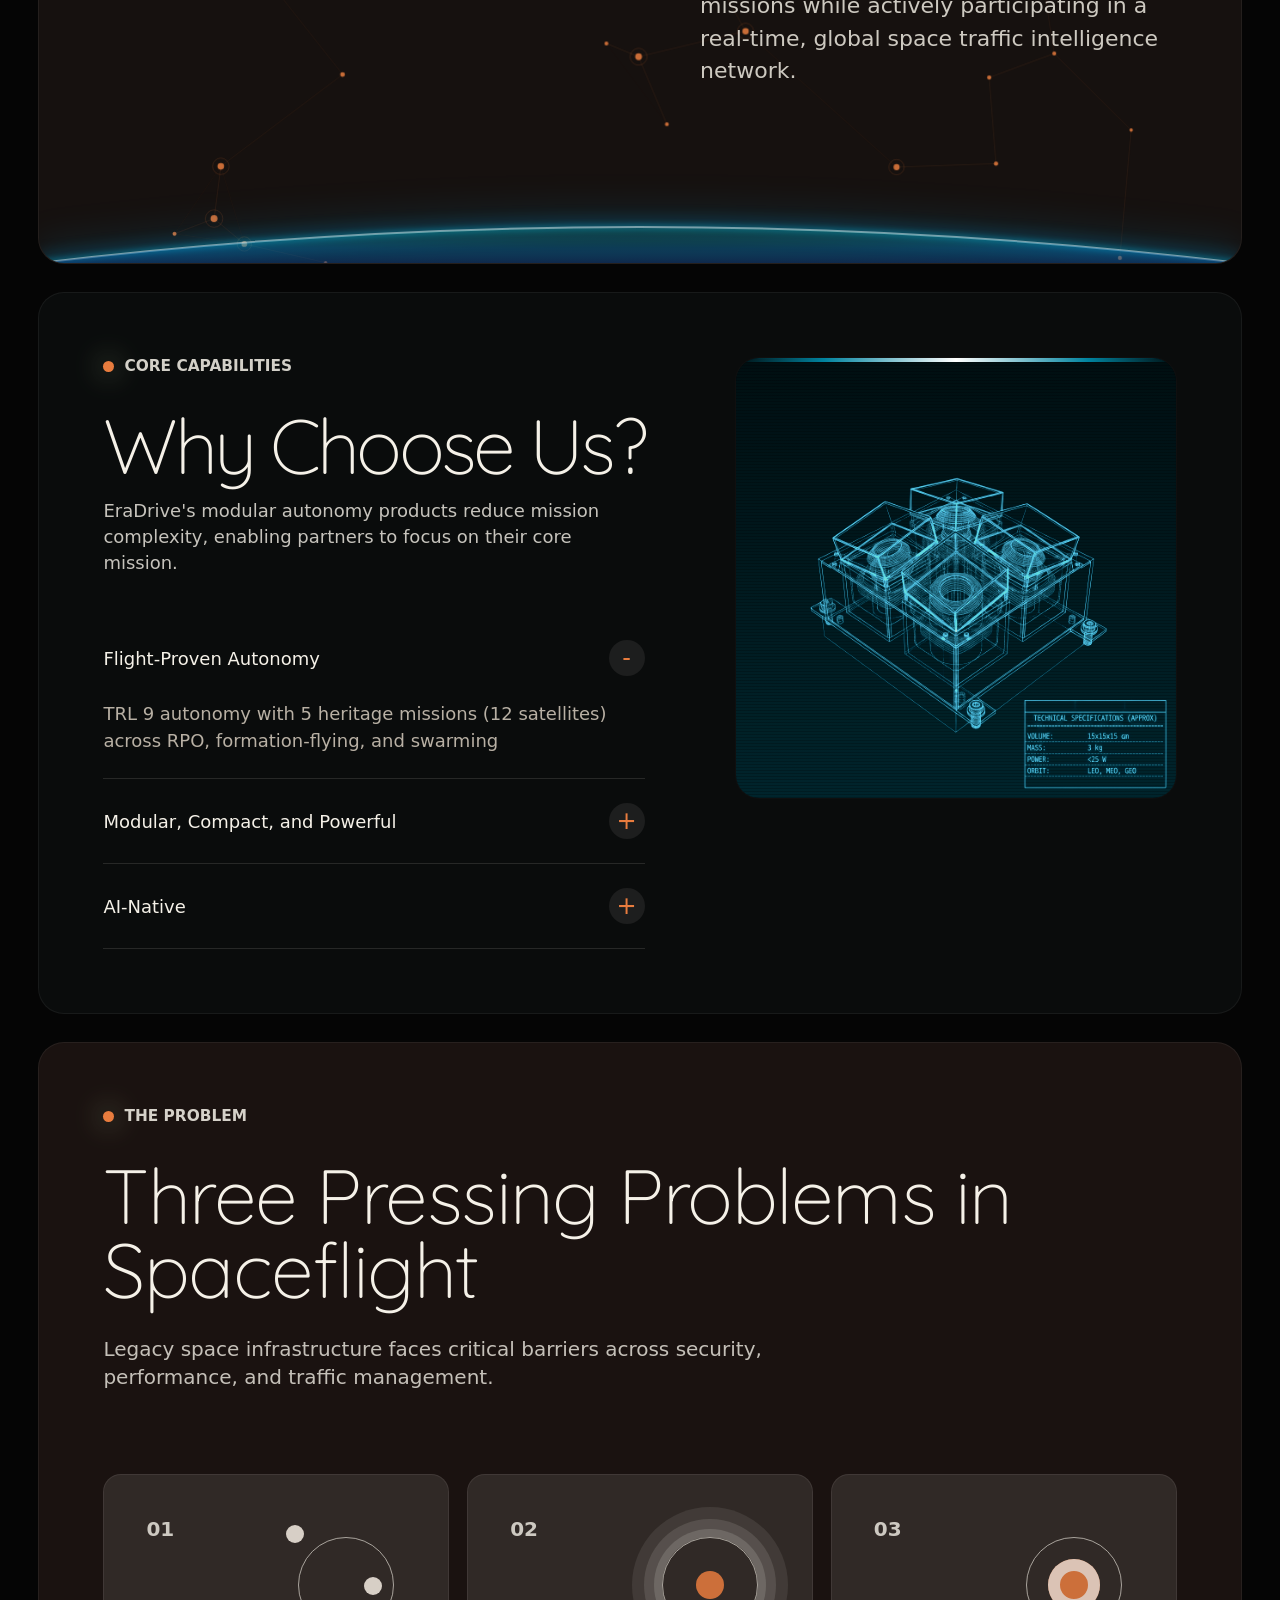
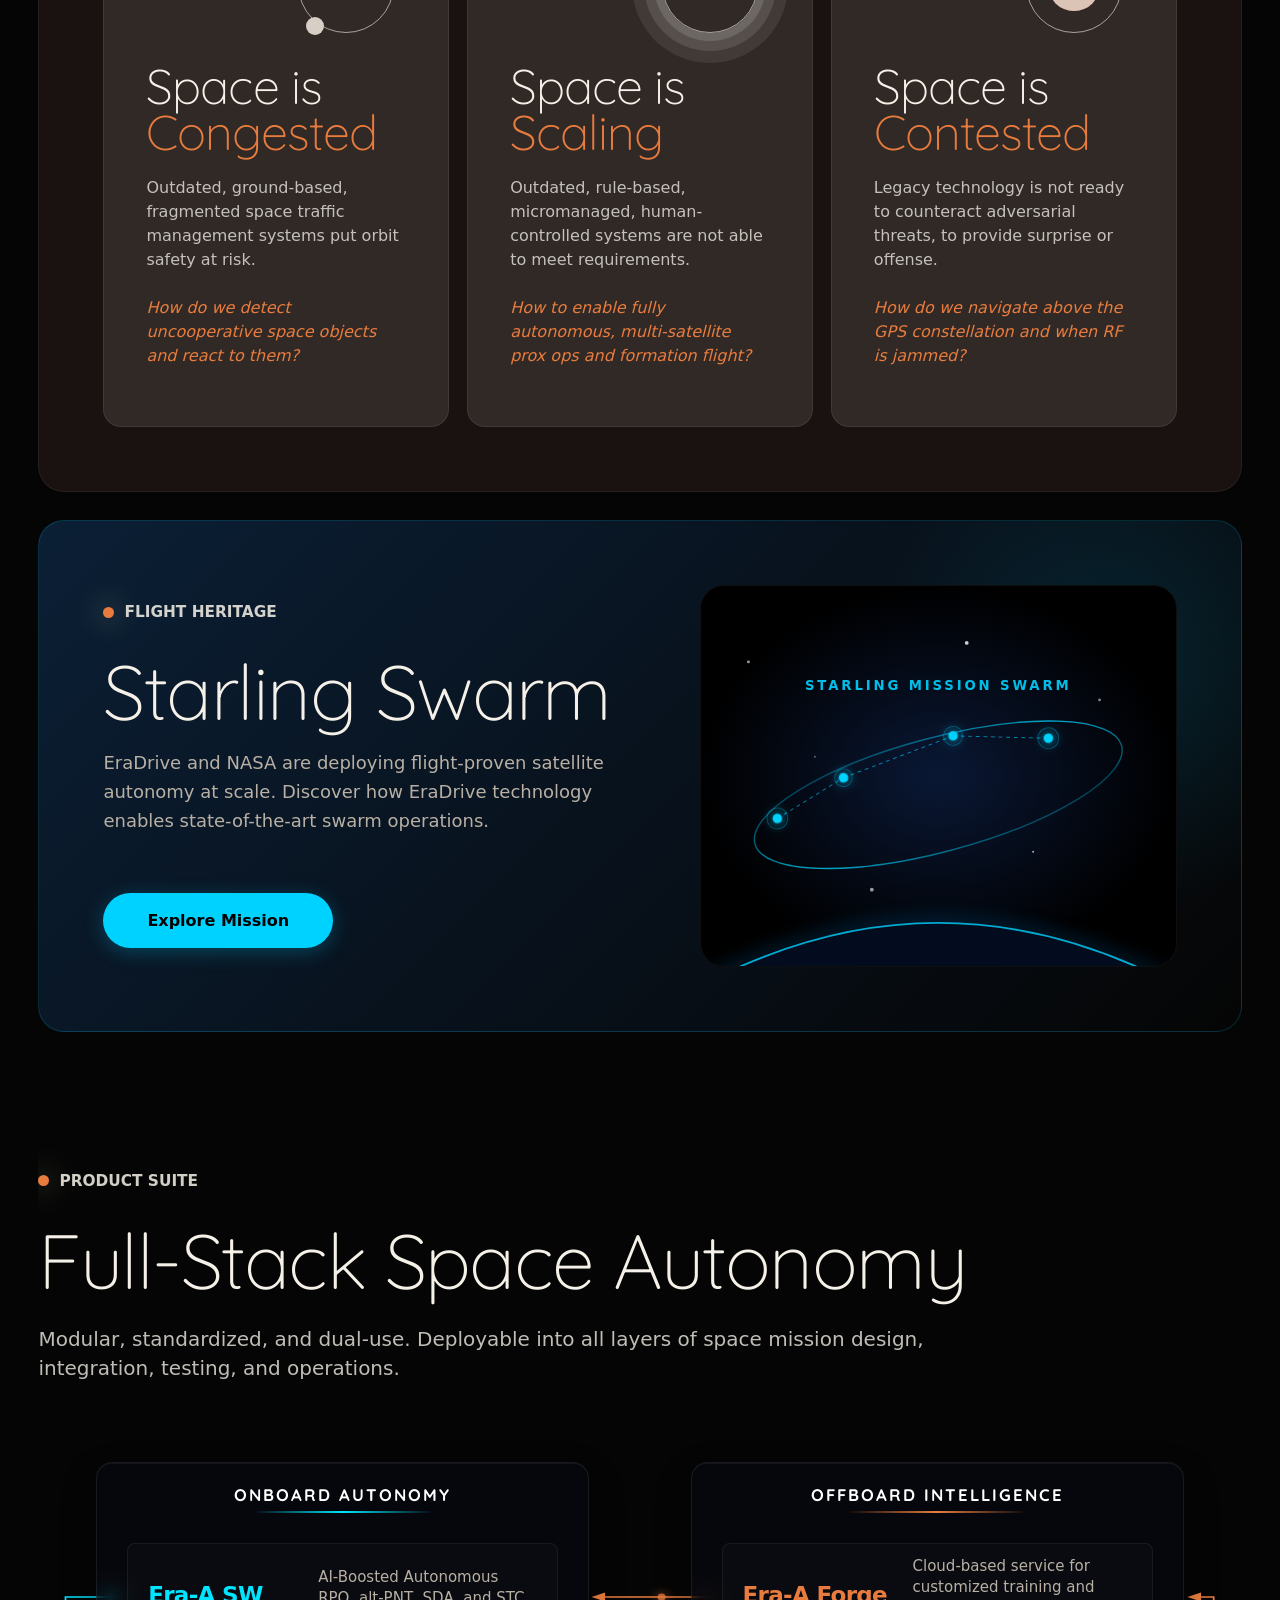
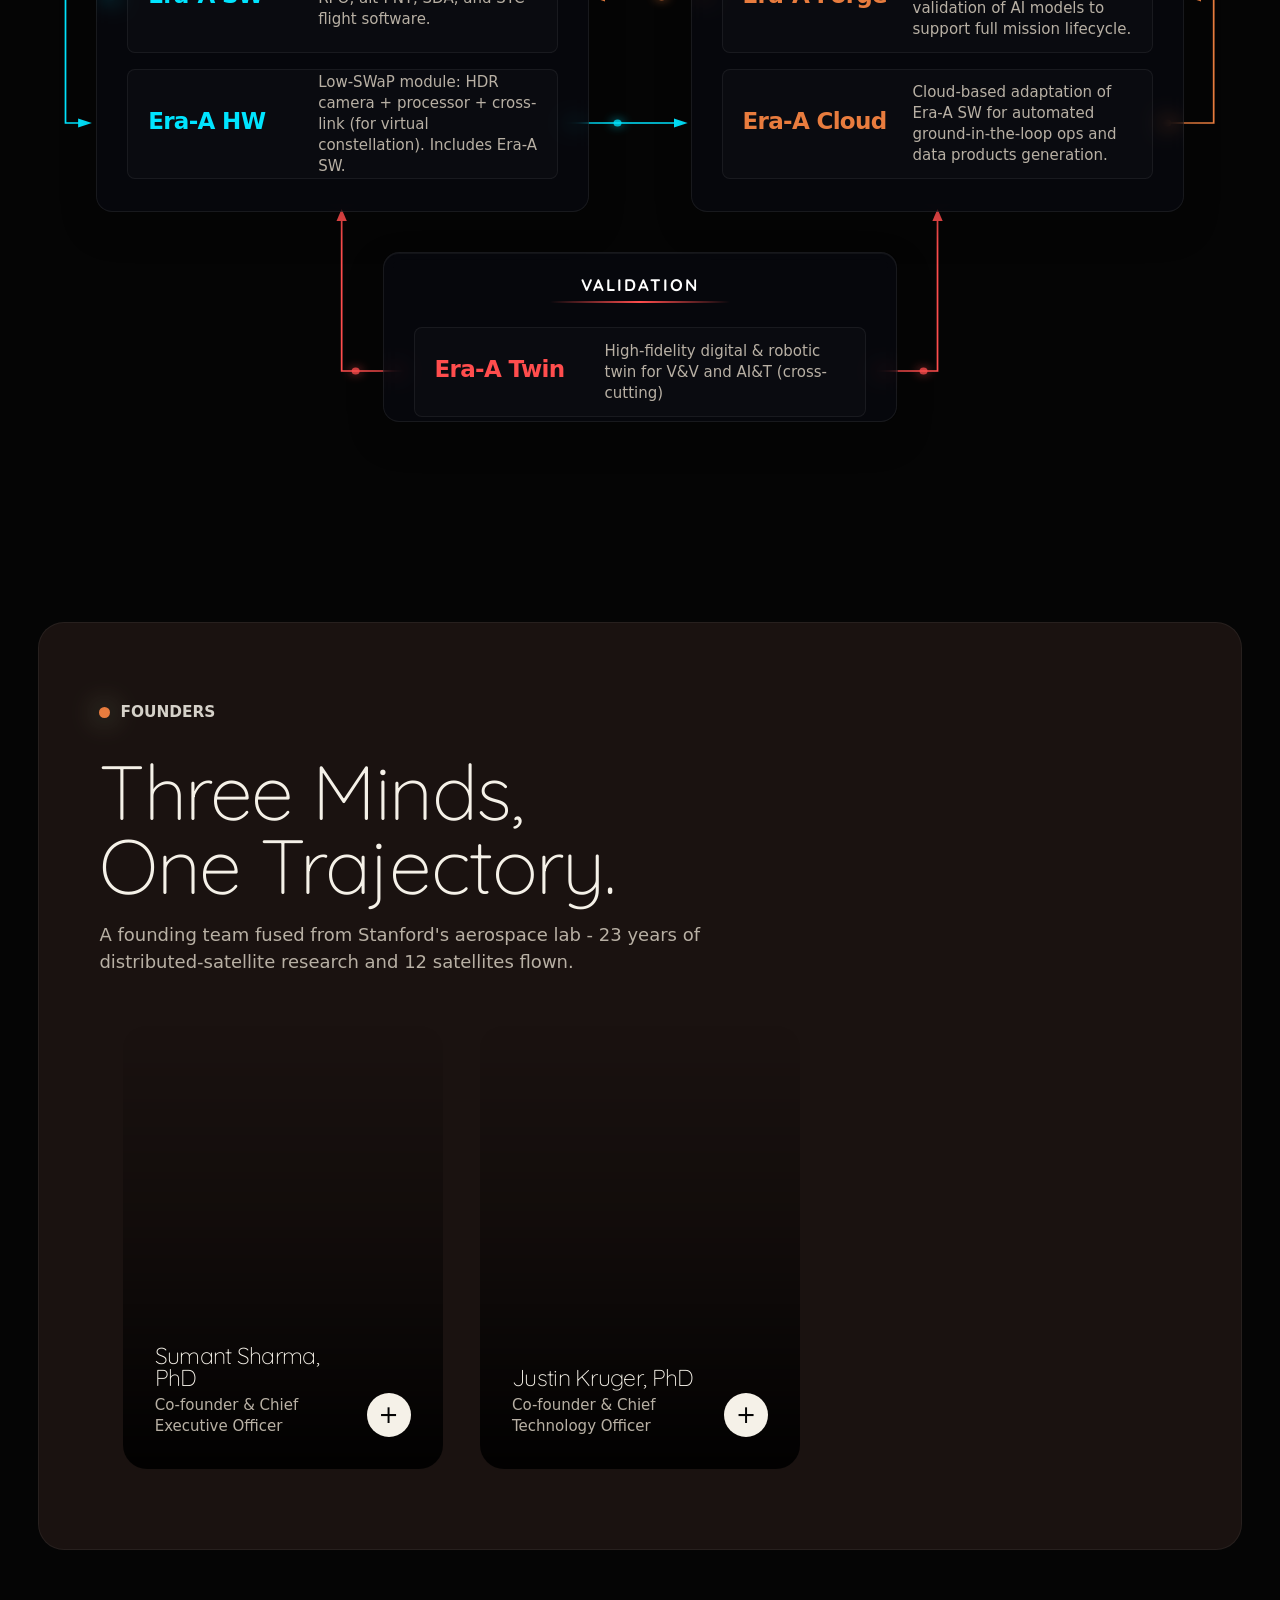
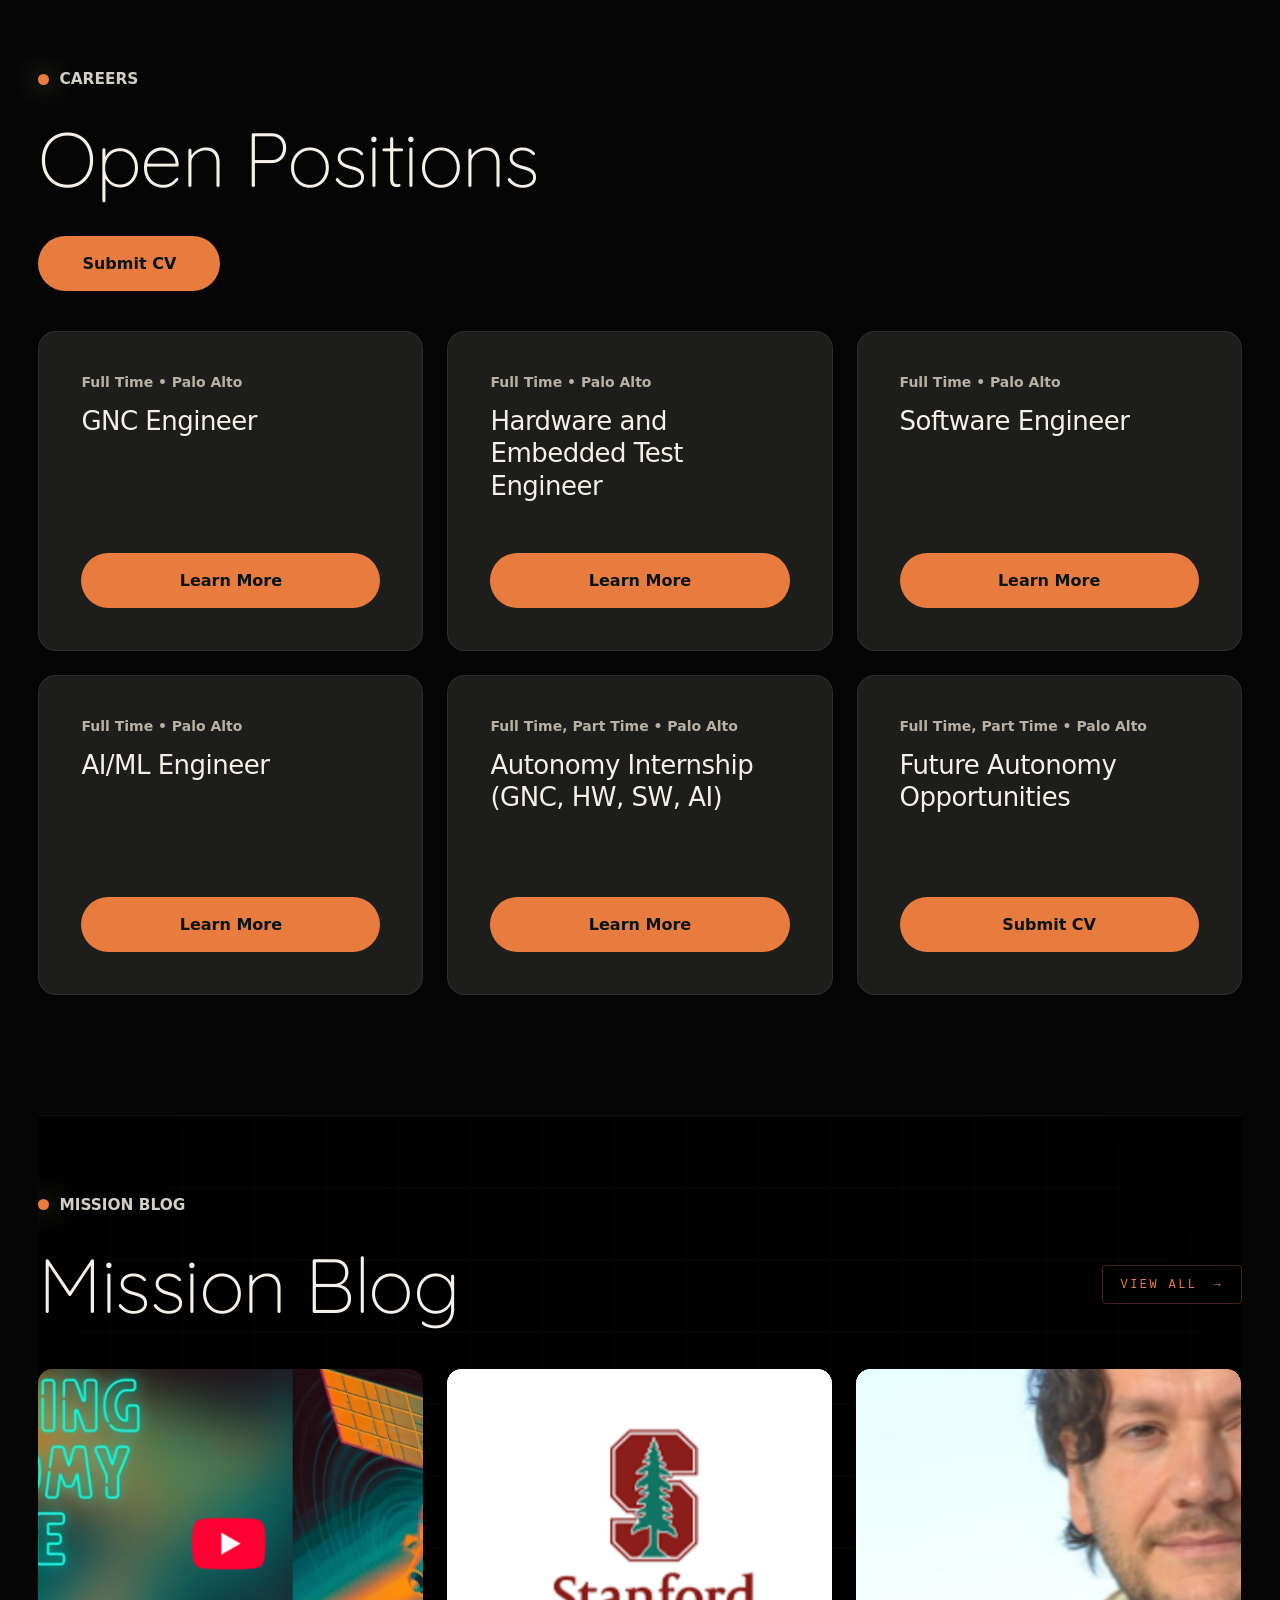
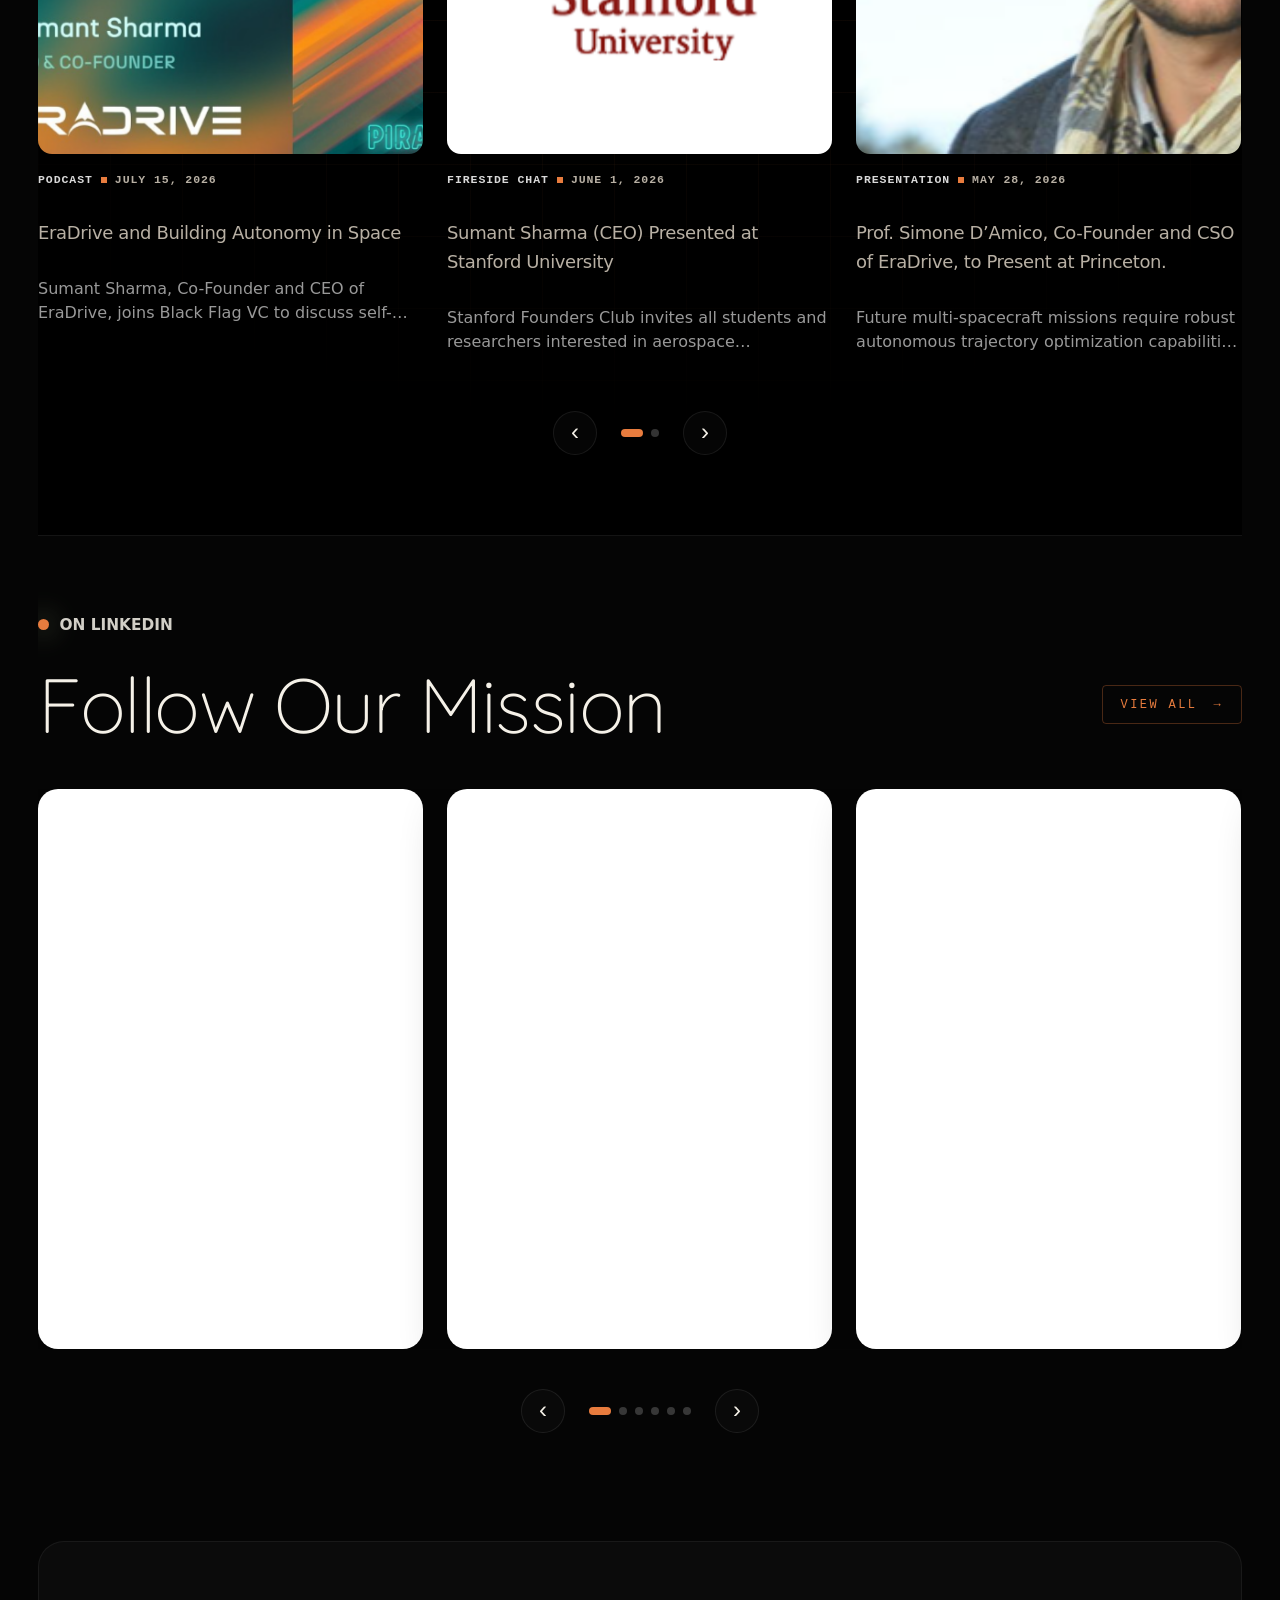
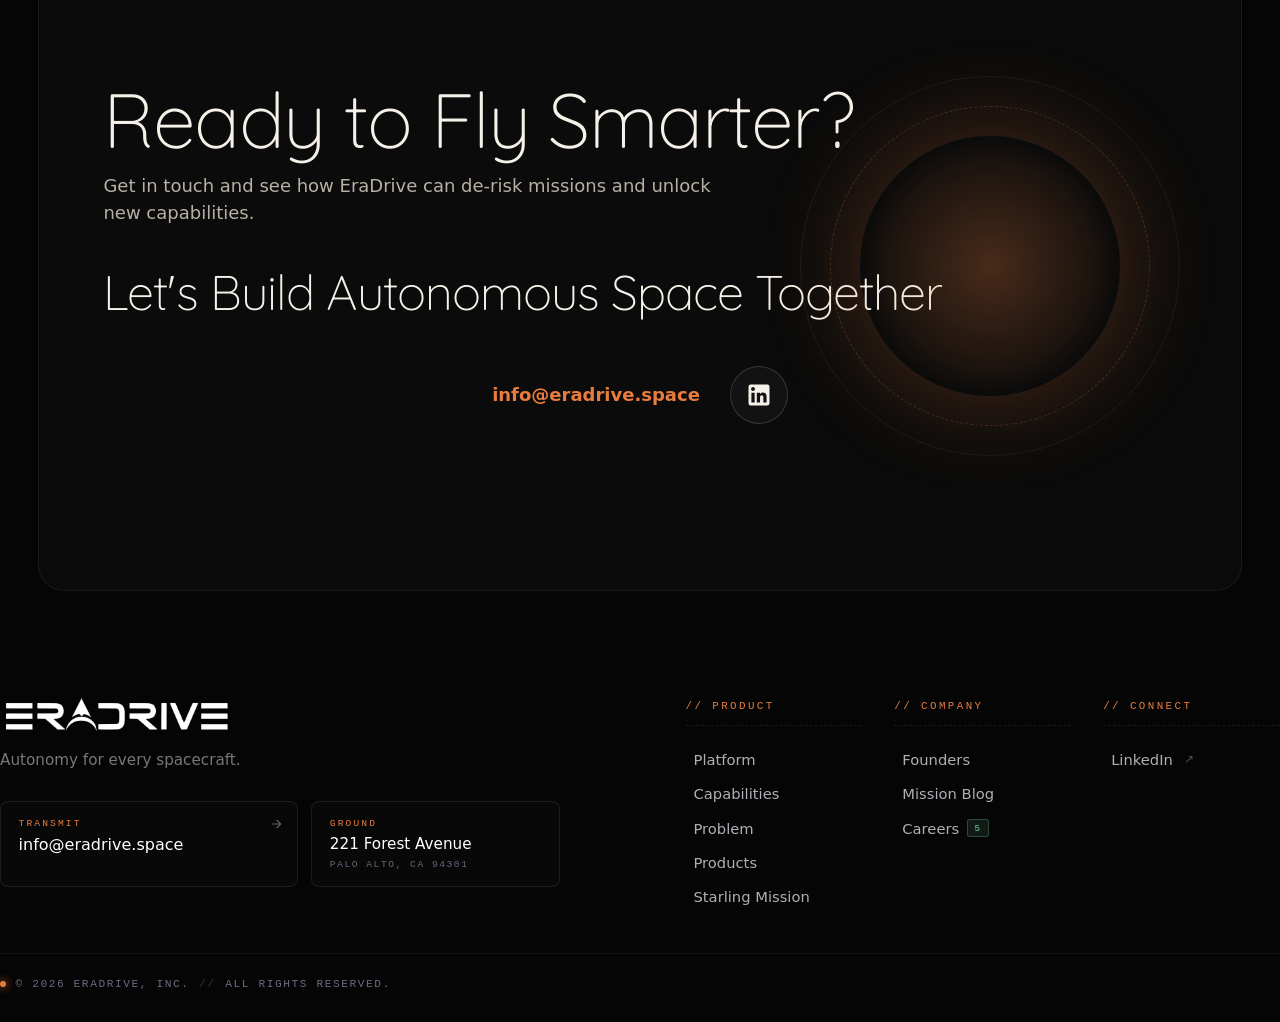
==== commit c37936e7: "Update Product Suite arrows, contact email, standard eyebrows, and Starling experiments" ====
--- a/index.html
+++ b/index.html
@@ -3,7 +3,7 @@
 <head>
   <meta charset="utf-8" />
   <meta name="viewport" content="width=device-width, initial-scale=1" />
-  <title>EraDrive — Autonomy for Every Spacecraft</title>
+  <title>EraDrive - Autonomy for Every Spacecraft</title>
   <link rel="stylesheet" href="style.css" />
 </head>
 <body>
@@ -24,7 +24,7 @@
       <a href="html/starling_mission.html">Starling Mission</a>
       <a href="#team">Team</a>
       <a href="#careers">Careers</a>
-      <a href="#contatti" class="nav-cta">Contact</a>
+      <a href="mailto:info@eradrive.space" class="nav-cta">Contact</a>
     </nav>
   </header>
 
@@ -49,12 +49,12 @@
     <section id="intro" class="split-card section-card">
       <canvas id="swarm-canvas" style="position: absolute; inset: 0; width: 100%; height: 100%; pointer-events: none; z-index: 1;"></canvas>
       <div style="position: relative; z-index: 2;">
-        <p class="eyebrow"><span></span>Mission</p>
+        <p class="eyebrow"><span></span>MISSION</p>
         <h2>EraDrive Autonomy</h2>
       </div>
       <div class="text-columns" style="position: relative; z-index: 2;">
-        <p>EraDrive is a scalable, single-solution platform for space safety, performance, and defense. It streamlines space traffic management, on-orbit logistics, and space situational awareness.</p>
-        <p>Our AI-native architecture handles everything from deep learning perception and real-time trajectory optimization to resilient alternative positioning and automated collision avoidance, allowing partners to focus on their core mission while building a real-time, global space traffic intelligence network.</p>
+        <p>EraDrive provides a unified, single-source platform for space safety, performance, and defense. We streamline the complexities of the modern orbital environment by seamlessly integrating space traffic management, on-orbit logistics, and space situational awareness into a cohesive ecosystem.</p>
+        <p>Driven by our AI-native architecture, our platform handles everything from deep learning perception and real-time trajectory optimization to resilient alternative positioning and automated collision avoidance. This enables our partners to focus entirely on their primary missions while actively participating in a real-time, global space traffic intelligence network.</p>
       </div>
       <!-- Stylized Earth curve horizon SVG -->
       <svg viewBox="0 0 1440 200" preserveAspectRatio="none" style="position: absolute; bottom: 0; left: 0; width: 100%; height: 160px; pointer-events: none; z-index: 1;">
@@ -82,7 +82,7 @@
 
     <section id="sistema" class="feature-section">
       <div class="feature-copy">
-        <p class="eyebrow"><span></span>Core capabilities</p>
+        <p class="eyebrow"><span></span>CORE CAPABILITIES</p>
         <h2 style="letter-spacing: -0.05em; white-space: nowrap;">Why Choose Us?</h2>
         <p style="margin: 15px 0 35px 0; color: rgba(245,241,232,.8); font-size: 18px; line-height: 1.45;">EraDrive's modular autonomy products reduce mission complexity, enabling partners to focus on their core mission.</p>
         <div class="accordion-list">
@@ -115,27 +115,27 @@
 
 
     <section id="lavorazioni" class="cards-section dark-block">
-      <p class="eyebrow"><span></span>The problem</p>
+      <p class="eyebrow"><span></span>THE PROBLEM</p>
       <h2>Three Pressing Problems in Spaceflight</h2>
       <p class="section-lead">Legacy space infrastructure faces critical barriers across security, performance, and traffic management.</p>
       <div class="cards-grid">
         <article class="service-card">
           <div class="card-number">01</div>
           <div class="line-icon nodes"></div>
-          <h3>Space Is Crowded</h3>
-          <p style="margin-top: 20px; font-size: 16px; line-height: 1.5;">Outdated, ground-based, fragmented space traffic management systems put orbit safety at risk.<br><br><span style="color: var(--acid); font-weight: 500;">How can we autonomously detect, track, and avoid collisions with over 1 million RSOs?</span></p>
+          <h3>Space is <span style="color: var(--acid);">Congested</span></h3>
+          <p style="margin-top: 20px; font-size: 16px; line-height: 1.5;">Outdated, ground-based, fragmented space traffic management systems put orbit safety at risk.<br><br><span style="color: var(--acid); font-style: italic; font-weight: 500;">How do we detect uncooperative space objects and react to them?</span></p>
         </article>
         <article class="service-card">
           <div class="card-number">02</div>
           <div class="line-icon rings"></div>
-          <h3>Space Is Demanding</h3>
-          <p style="margin-top: 20px; font-size: 16px; line-height: 1.5;">Rule-based, micromanaged, human-controlled systems are unable to meet requirements or scale effectively.<br><br><span style="color: var(--acid); font-weight: 500;">How can we enable fully autonomous proximity operations, formation flight, and constellation management?</span></p>
+          <h3>Space is <span style="color: var(--acid);">Scaling</span></h3>
+          <p style="margin-top: 20px; font-size: 16px; line-height: 1.5;">Outdated, rule-based, micromanaged, human-controlled systems are not able to meet requirements.<br><br><span style="color: var(--acid); font-style: italic; font-weight: 500;">How to enable fully autonomous, multi-satellite prox ops and formation flight?</span></p>
         </article>
         <article class="service-card">
           <div class="card-number">03</div>
           <div class="line-icon atom"></div>
-          <h3>Space Is at War</h3>
-          <p style="margin-top: 20px; font-size: 16px; line-height: 1.5;">Legacy technology is not ready to counteract adversarial threats or to provide surprise or offense.<br><br><span style="color: var(--acid); font-weight: 500;">How can we enable systems to navigate, maneuver, and swiftly respond in GPS-denied adversarial environments?</span></p>
+          <h3>Space is <span style="color: var(--acid);">Contested</span></h3>
+          <p style="margin-top: 20px; font-size: 16px; line-height: 1.5;">Legacy technology is not ready to counteract adversarial threats, to provide surprise or offense.<br><br><span style="color: var(--acid); font-style: italic; font-weight: 500;">How do we navigate above the GPS constellation and when RF is jammed?</span></p>
         </article>
       </div>
     </section>
@@ -145,7 +145,7 @@
       <div style="position: absolute; right: -10%; top: -20%; width: 500px; height: 500px; border-radius: 50%; background: radial-gradient(circle, rgba(0, 210, 255, 0.12) 0%, transparent 70%); pointer-events: none; z-index: 1;"></div>
       
       <div style="position: relative; z-index: 2; display: flex; flex-direction: column; justify-content: center;">
-        <p class="eyebrow"><span></span>Flight Heritage</p>
+        <p class="eyebrow"><span></span>FLIGHT HERITAGE</p>
         <h2>Starling Swarm</h2>
         <p style="margin-top: 20px; font-size: 18px; color: var(--muted); line-height: 1.6; max-width: 600px;">
           EraDrive and NASA are deploying flight-proven satellite autonomy at scale. Discover how EraDrive technology enables state-of-the-art swarm operations.
@@ -280,39 +280,39 @@
             </defs>
             
             <!-- Cyan arrow 1: SW -> HW (Left side curve) -->
-            <path d="M 70,135 L 24,135 L 24,275 L 44,275" stroke="#00e5ff" stroke-width="1.5" fill="none" marker-end="url(#arrow-cyan)" />
+            <path d="M 70,155 L 24,155 L 24,281 L 44,281" stroke="#00e5ff" stroke-width="1.5" fill="none" marker-end="url(#arrow-cyan)" />
             <circle r="3.5" fill="#00e5ff" style="filter: drop-shadow(0 0 5px #00e5ff); opacity: 0.8;">
-              <animateMotion dur="3.5s" repeatCount="indefinite" path="M 70,135 L 24,135 L 24,275 L 44,275" />
+              <animateMotion dur="3.5s" repeatCount="indefinite" path="M 70,155 L 24,155 L 24,281 L 44,281" />
             </circle>
             
             <!-- Cyan arrow 2: HW -> Cloud (Horizontal bridge) -->
-            <path d="M 460,275 L 564,275" stroke="#00e5ff" stroke-width="1.5" fill="none" marker-end="url(#arrow-cyan)" />
+            <path d="M 460,281 L 564,281" stroke="#00e5ff" stroke-width="1.5" fill="none" marker-end="url(#arrow-cyan)" />
             <circle r="3.5" fill="#00e5ff" style="filter: drop-shadow(0 0 5px #00e5ff); opacity: 0.8;">
-              <animateMotion dur="2.5s" repeatCount="indefinite" path="M 460,275 L 564,275" />
+              <animateMotion dur="2.5s" repeatCount="indefinite" path="M 460,281 L 564,281" />
             </circle>
             
             <!-- Orange arrow 1: Forge -> SW (Horizontal bridge) -->
-            <path d="M 590,135 L 486,135" stroke="#e87c3e" stroke-width="1.5" fill="none" marker-end="url(#arrow-orange)" />
+            <path d="M 590,155 L 486,155" stroke="#e87c3e" stroke-width="1.5" fill="none" marker-end="url(#arrow-orange)" />
             <circle r="3.5" fill="#e87c3e" style="filter: drop-shadow(0 0 5px #e87c3e); opacity: 0.8;">
-              <animateMotion dur="2.5s" repeatCount="indefinite" path="M 590,135 L 486,135" />
+              <animateMotion dur="2.5s" repeatCount="indefinite" path="M 590,155 L 486,155" />
             </circle>
             
             <!-- Orange arrow 2: Cloud -> Forge (Right side curve) -->
-            <path d="M 980,275 L 1026,275 L 1026,135 L 1006,135" stroke="#e87c3e" stroke-width="1.5" fill="none" marker-end="url(#arrow-orange)" />
+            <path d="M 980,281 L 1026,281 L 1026,155 L 1006,155" stroke="#e87c3e" stroke-width="1.5" fill="none" marker-end="url(#arrow-orange)" />
             <circle r="3.5" fill="#e87c3e" style="filter: drop-shadow(0 0 5px #e87c3e); opacity: 0.8;">
-              <animateMotion dur="3.5s" repeatCount="indefinite" path="M 980,275 L 1026,275 L 1026,135 L 1006,135" />
+              <animateMotion dur="3.5s" repeatCount="indefinite" path="M 980,281 L 1026,281 L 1026,155 L 1006,155" />
             </circle>
             
             <!-- Red arrow 1: Validation -> Onboard (Left branch) -->
-            <path d="M 320,495 L 265,495 L 265,376" stroke="#ff4d4d" stroke-width="1.5" fill="none" marker-end="url(#arrow-red)" />
+            <path d="M 320,529 L 265,529 L 265,370" stroke="#ff4d4d" stroke-width="1.5" fill="none" marker-end="url(#arrow-red)" />
             <circle r="3.5" fill="#ff4d4d" style="filter: drop-shadow(0 0 5px #ff4d4d); opacity: 0.8;">
-              <animateMotion dur="3s" repeatCount="indefinite" path="M 320,495 L 265,495 L 265,376" />
+              <animateMotion dur="3s" repeatCount="indefinite" path="M 320,529 L 265,529 L 265,370" />
             </circle>
             
             <!-- Red arrow 2: Validation -> Offboard (Right branch) -->
-            <path d="M 730,495 L 785,495 L 785,376" stroke="#ff4d4d" stroke-width="1.5" fill="none" marker-end="url(#arrow-red)" />
+            <path d="M 730,529 L 785,529 L 785,370" stroke="#ff4d4d" stroke-width="1.5" fill="none" marker-end="url(#arrow-red)" />
             <circle r="3.5" fill="#ff4d4d" style="filter: drop-shadow(0 0 5px #ff4d4d); opacity: 0.8;">
-              <animateMotion dur="3s" repeatCount="indefinite" path="M 730,495 L 785,495 L 785,376" />
+              <animateMotion dur="3s" repeatCount="indefinite" path="M 730,529 L 785,529 L 785,370" />
             </circle>
           </svg>
 
@@ -377,7 +377,7 @@
       <p class="eyebrow"><span></span>FOUNDERS</p>
       <div class="founders-intro">
         <h2>Three Minds,<br>One Trajectory.</h2>
-        <p style="font-size: 18px; color: var(--muted); line-height: 1.5; max-width: 700px;">A founding team fused from Stanford's aerospace lab — 23 years of distributed-satellite research and 12 satellites flown.</p>
+        <p style="font-size: 18px; color: var(--muted); line-height: 1.5; max-width: 700px;">A founding team fused from Stanford's aerospace lab - 23 years of distributed-satellite research and 12 satellites flown.</p>
       </div>
       
       <div class="founders-grid">
@@ -399,7 +399,7 @@
                 <div>
                   <h3>Sumant Sharma, PhD</h3>
                   <p class="founder-role">Co-founder & Chief Executive Officer</p>
-                  <p class="founder-bio">He executes on EraDrive’s mission to deliver compact, AI-powered self-driving payloads that bring autonomy to any spacecraft and power a space-wide traffic-intelligence network. He balances fundraising, partnerships, and product roadmaps to convert innovation into impact. He works hand-in-hand with the CTO and CSO to keep business and engineering tightly coupled.</p>
+                  <p class="founder-bio">A Stanford PhD from the Space Rendezvous Lab, he helped pioneer the vision-based navigation research that EraDrive commercializes today. Before founding EraDrive, he built and scaled the autonomy organization at Boeing-backed Wisk Aero, architecting and delivering navigation and conflict resolution for autonomous aircraft. He leads EraDrive's execution and growth, building the team, capital, and operations that turn flight-proven research into fielded products for spacecraft autonomy at scale.</p>
                 </div>
                 <a href="https://www.linkedin.com/in/sumantsharma/" target="_blank" class="founder-linkedin-link">LinkedIn &rarr;</a>
               </div>
@@ -464,8 +464,11 @@
     </section>
 
     <section class="careers-section container" id="careers" style="margin-top: 40px; padding: 80px 0; border-bottom: 1px solid var(--border-color);">
-      <p class="eyebrow"><span></span>Careers</p>
+      <p class="eyebrow"><span></span>CAREERS</p>
       <h2>Open Positions</h2>
+      <div style="margin: 20px 0 40px 0;">
+        <a href="mailto:info@eradrive.space" class="button" style="margin-top: 0; padding: 18px 44px; font-size: 16px;">Submit CV</a>
+      </div>
       
       <div class="careers-grid-new">
         <!-- Card 1 -->
@@ -525,7 +528,7 @@
             <h3 style="font-family: var(--sans); font-size: 26px; font-weight: 400; line-height: 1.25; color: var(--text); margin-top: 0; letter-spacing: -0.02em;">Future Autonomy Opportunities</h3>
           </div>
           <div style="margin-top: 30px;">
-            <a href="mailto:contact@eradrive.com" class="button" style="padding: 18px 32px; border-radius: 999px; font-size: 16px; display: inline-block; text-align: center; margin: 0; width: 100%;">Submit CV</a>
+            <a href="mailto:info@eradrive.space" class="button" style="padding: 18px 32px; border-radius: 999px; font-size: 16px; display: inline-block; text-align: center; margin: 0; width: 100%;">Submit CV</a>
           </div>
         </article>
       </div>
@@ -554,7 +557,7 @@
                 <div class="ncard-meta-row">
                   <span class="ncard-meta-tag">PODCAST</span>
                   <span class="ncard-meta-dot"></span>
-                  <span class="ncard-meta-date">MAY 25, 2026</span>
+                  <span class="ncard-meta-date">JULY 15, 2026</span>
                 </div>
                 <h3>EraDrive and Building Autonomy in Space</h3>
                 <p>Sumant Sharma, Co-Founder and CEO of EraDrive, joins Black Flag VC to discuss self-driving spacecraft, satellite swarms, and the future of orbital autonomy.</p>
@@ -844,12 +847,11 @@
     </section>
 
     <section id="contatti" class="minimal-section section-card" style="padding-bottom: 90px; overflow: hidden; margin-top: 28px;">
-      <p class="eyebrow"><span></span>Eradrive Space</p>
       <h2>Ready to Fly Smarter?</h2>
       <p style="margin-top: 15px; font-size: 18px; color: var(--muted); max-width: 650px; line-height: 1.5;">Get in touch and see how EraDrive can de‑risk missions and unlock new capabilities.</p>
       <h3 style="margin-top: 25px;">Let's Build Autonomous Space Together</h3>
       <div class="cta-actions-wrap" style="margin-top: 50px; display: flex; align-items: center; justify-content: center; gap: 30px; flex-wrap: wrap; position: relative; z-index: 5;">
-        <a href="mailto:contact@eradrive.com" style="font-family: var(--sans); font-size: 18px; color: var(--acid); font-weight: 600;">contact@eradrive.com</a>
+        <a href="mailto:info@eradrive.space" style="font-family: var(--sans); font-size: 18px; color: var(--acid); font-weight: 600;">info@eradrive.space</a>
         <a class="linkedin-cta-link" href="https://www.linkedin.com/company/eradrive/" target="_blank" style="display: inline-flex; align-items: center; justify-content: center; width: 58px; height: 58px; border-radius: 50%; border: 1px solid rgba(255,255,255,0.15); color: var(--text); background: rgba(255,255,255,0.03); transition: all 0.3s ease;" onmouseover="this.style.borderColor='var(--acid)'; this.style.color='var(--acid)'" onmouseout="this.style.borderColor='rgba(255,255,255,0.15)'; this.style.color='var(--text)'">
           <svg viewBox="0 0 24 24" width="28" height="28" fill="currentColor">
             <path d="M19 3a2 2 0 0 1 2 2v14a2 2 0 0 1-2 2H5a2 2 0 0 1-2-2V5a2 2 0 0 1 2-2h14m-.5 15.5v-5.3a3.26 3.26 0 0 0-3.26-3.26c-.85 0-1.84.52-2.32 1.3v-1.11h-2.79v8.37h2.79v-4.93c0-.77.62-1.4 1.39-1.4a1.4 1.4 0 0 1 1.4 1.4v4.93h2.79M6.88 8.56a1.68 1.68 0 0 0 1.68-1.68c0-.93-.75-1.69-1.68-1.69a1.69 1.69 0 0 0-1.69 1.69c0 .93.76 1.68 1.69 1.68m1.39 9.94v-8.37H5.5v8.37h2.77z"/>
@@ -886,9 +888,9 @@
         </div>
         <p class="mark-tag">Autonomy for every spacecraft.</p>
         <div class="mark-contact">
-          <a href="mailto:contact@eradrive.com" class="contact-card">
+          <a href="mailto:info@eradrive.space" class="contact-card">
             <span class="cc-label">TRANSMIT</span>
-            <span class="cc-value">contact@eradrive.com</span>
+            <span class="cc-value">info@eradrive.space</span>
             <svg width="14" height="14" viewBox="0 0 24 24" fill="none" stroke="currentColor" stroke-width="2"><path d="M5 12h14M13 5l7 7-7 7"/></svg>
           </a>
           <div class="contact-card contact-coord">
--- a/style.css
+++ b/style.css
@@ -1855,7 +1855,14 @@
 
 .column-header {
   text-align: center;
-  margin-bottom: 18px;
+  height: 40px;
+  margin-bottom: 16px;
+  box-sizing: border-box;
+}
+
+.validation-column .column-header {
+  height: 34px;
+  margin-bottom: 16px;
 }
 
 .column-header h3 {
@@ -1888,7 +1895,7 @@
 .column-body {
   display: flex;
   flex-direction: column;
-  gap: 15px;
+  gap: 16px;
 }
 
 .diagram-card {
@@ -1902,6 +1909,15 @@
   transition: all 0.3s cubic-bezier(0.16, 1, 0.3, 1);
   min-height: 72px;
   box-sizing: border-box;
+}
+
+.onboard-column .diagram-card,
+.offboard-column .diagram-card {
+  height: 110px;
+}
+
+.validation-column .diagram-card {
+  height: 90px;
 }
 
 .diagram-card:hover {
@@ -1968,6 +1984,12 @@
   .diagram-card {
     flex-direction: row;
     align-items: center;
+    height: auto !important;
+  }
+  
+  .column-header,
+  .validation-column .column-header {
+    height: auto !important;
   }
 }
 
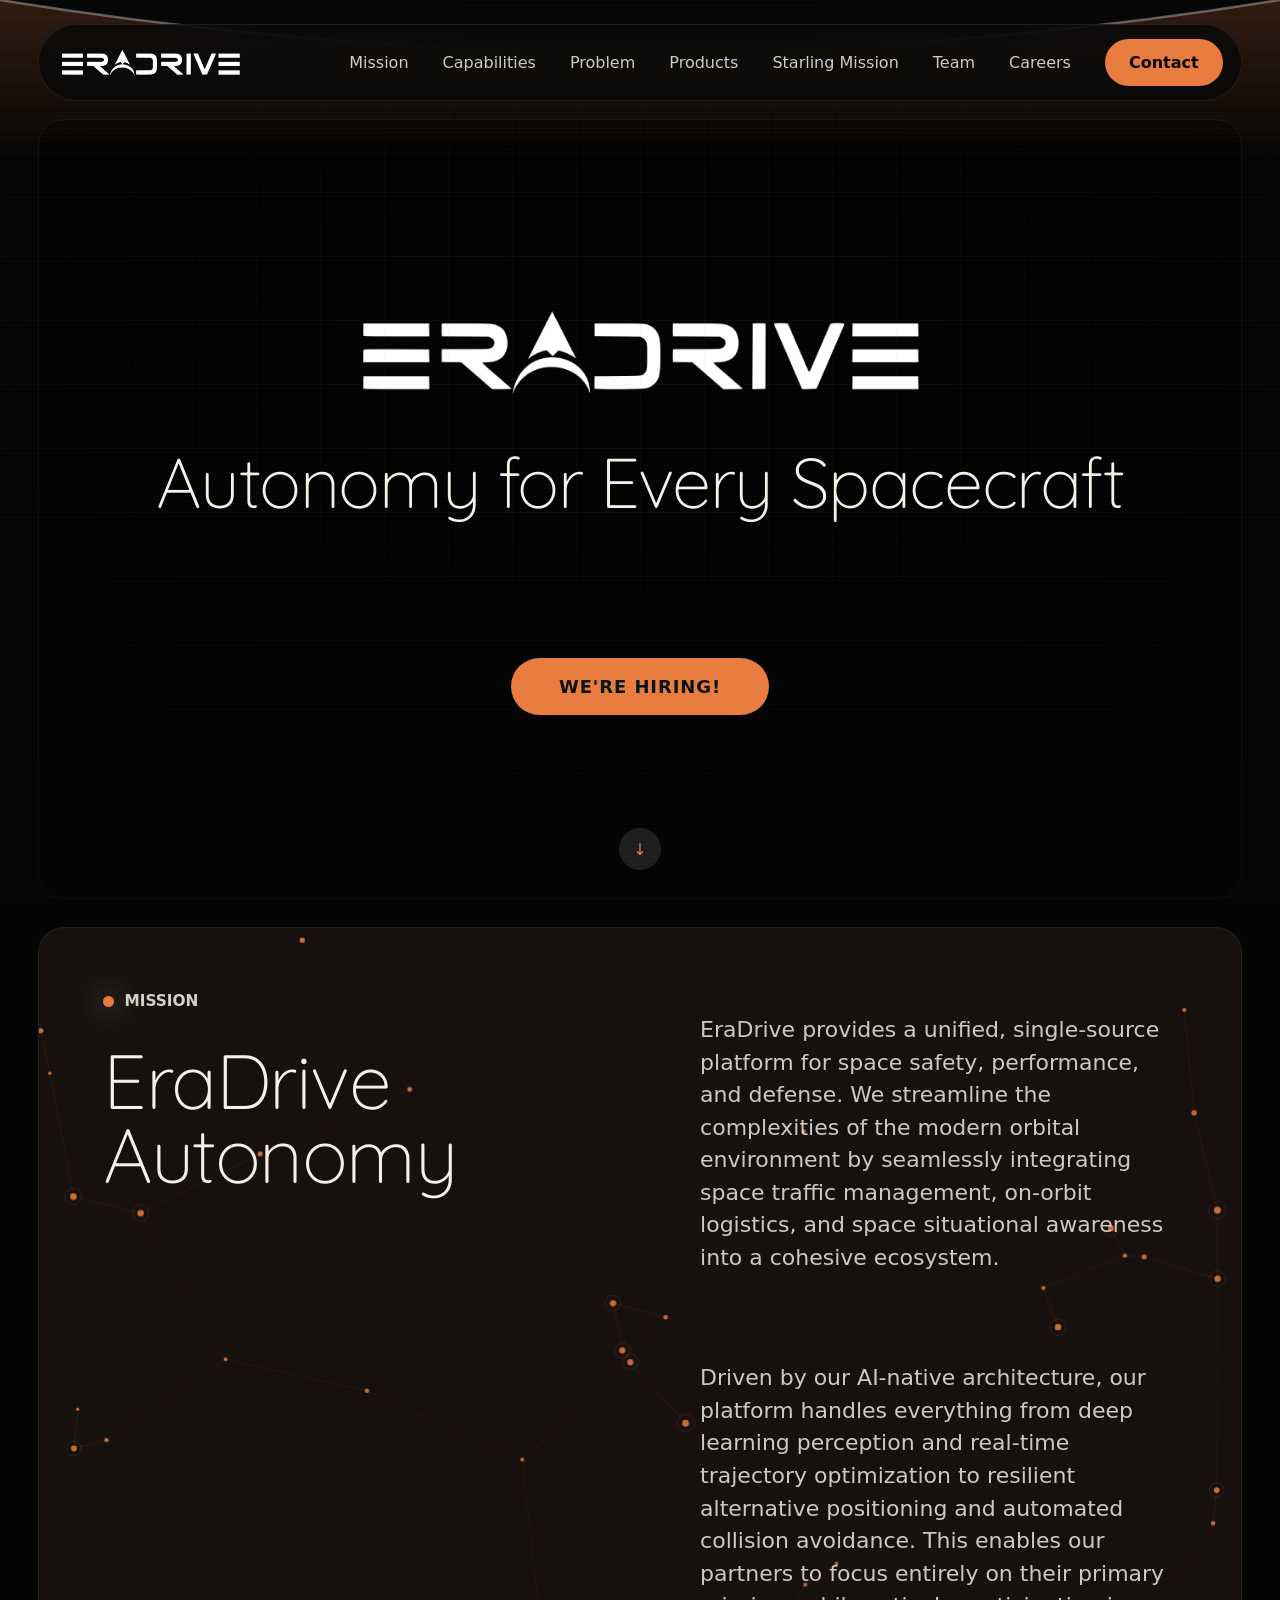
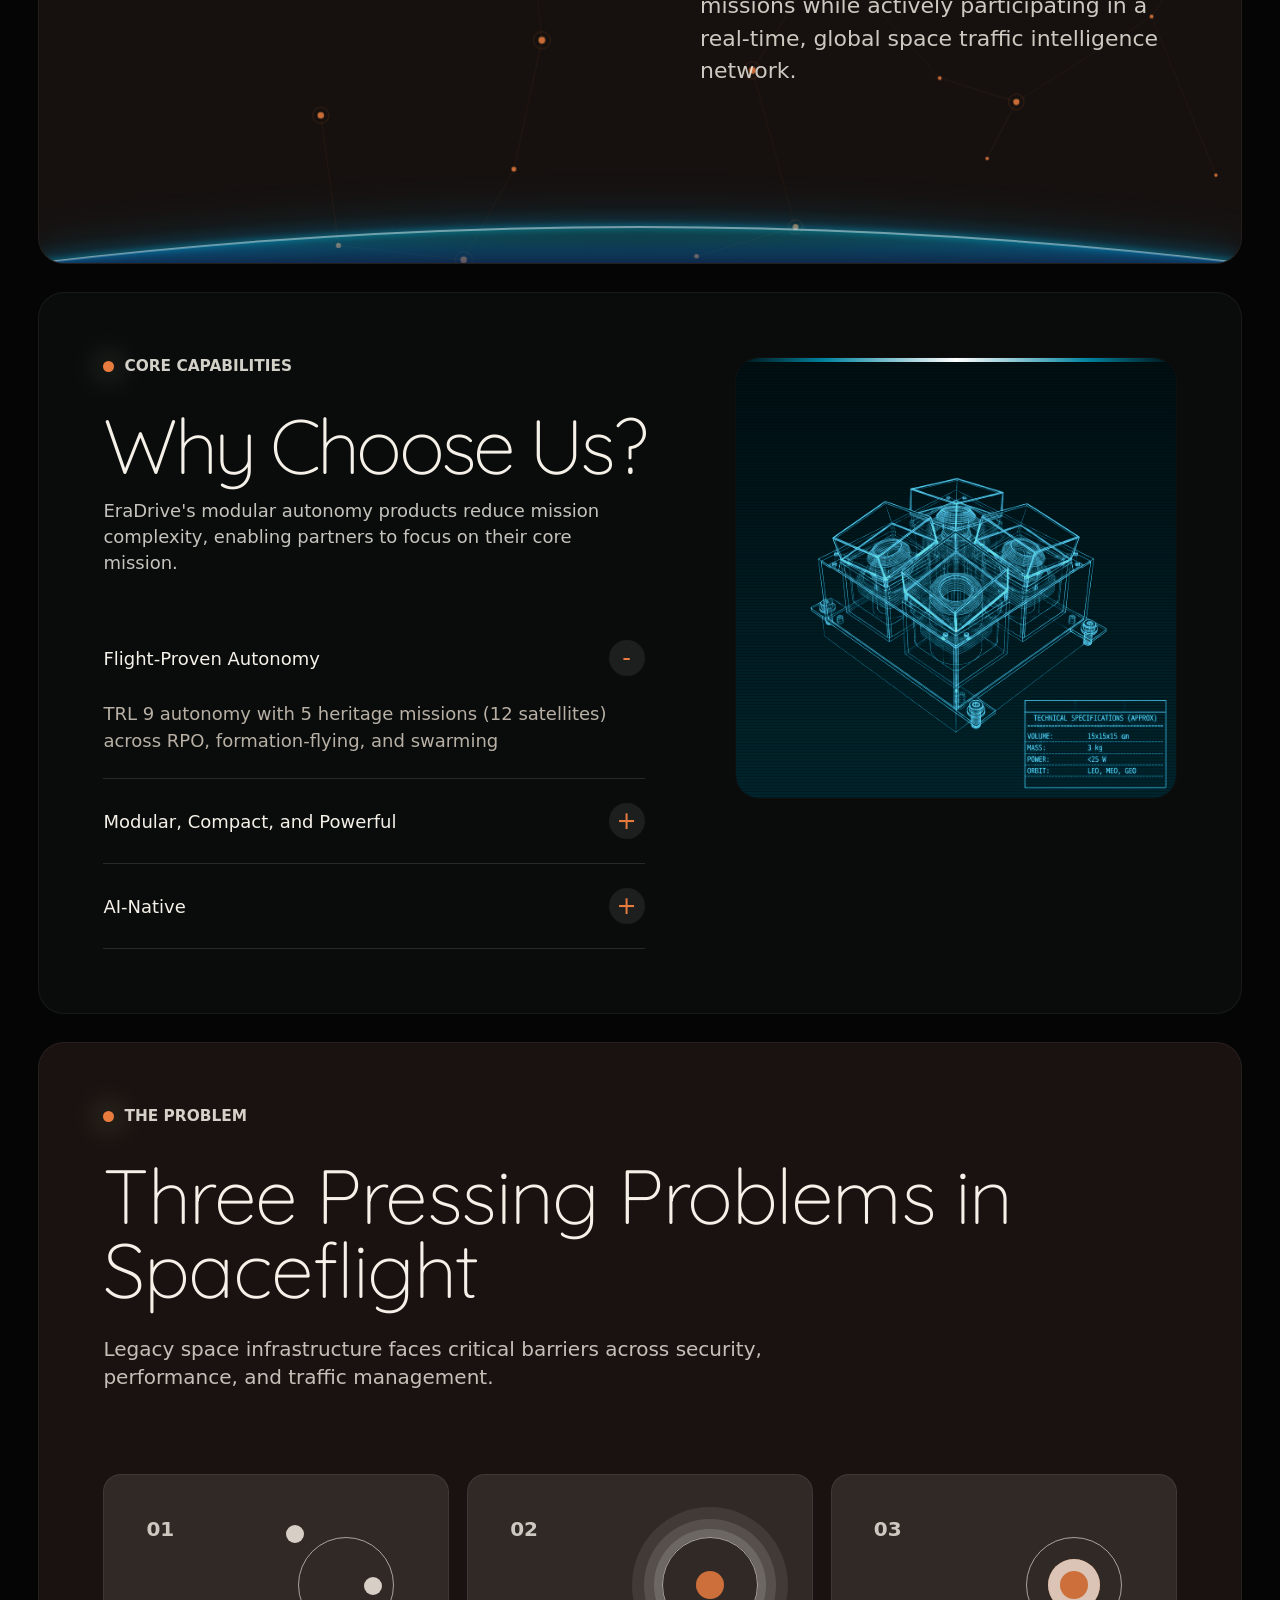
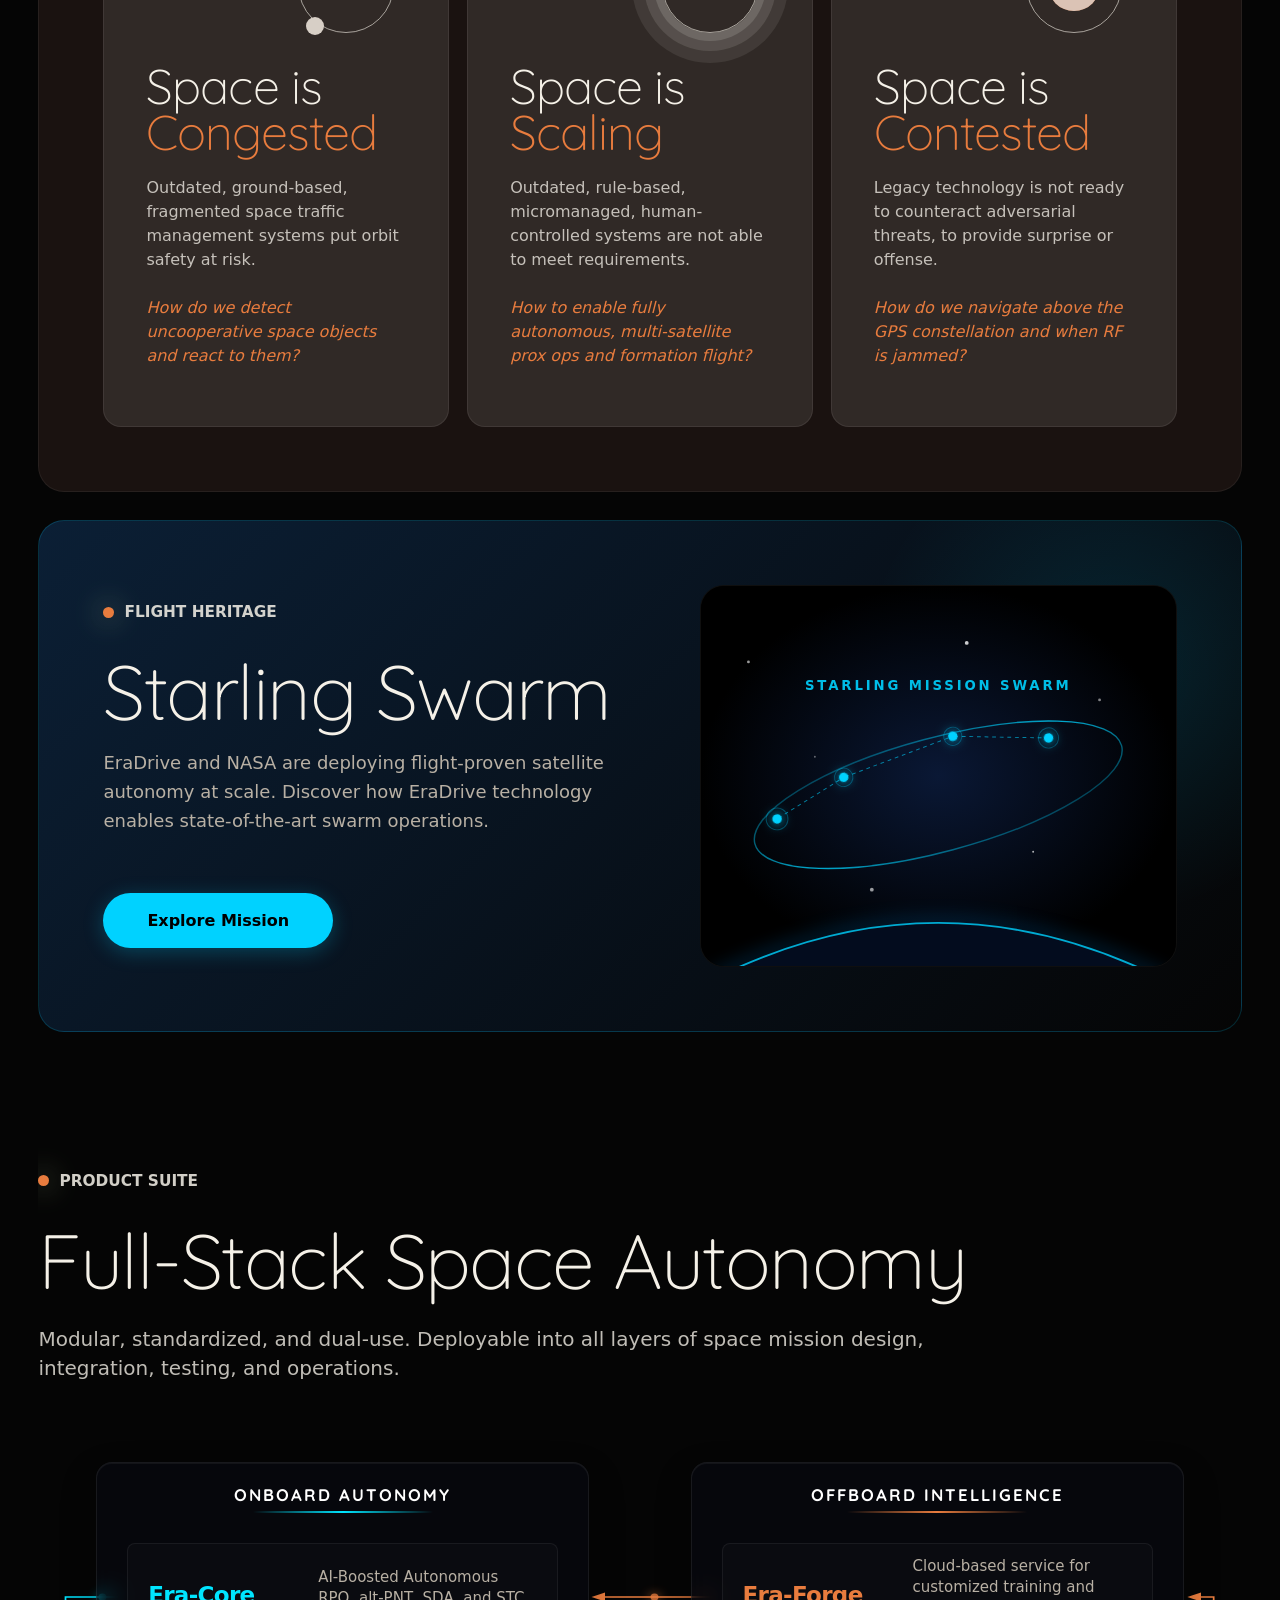
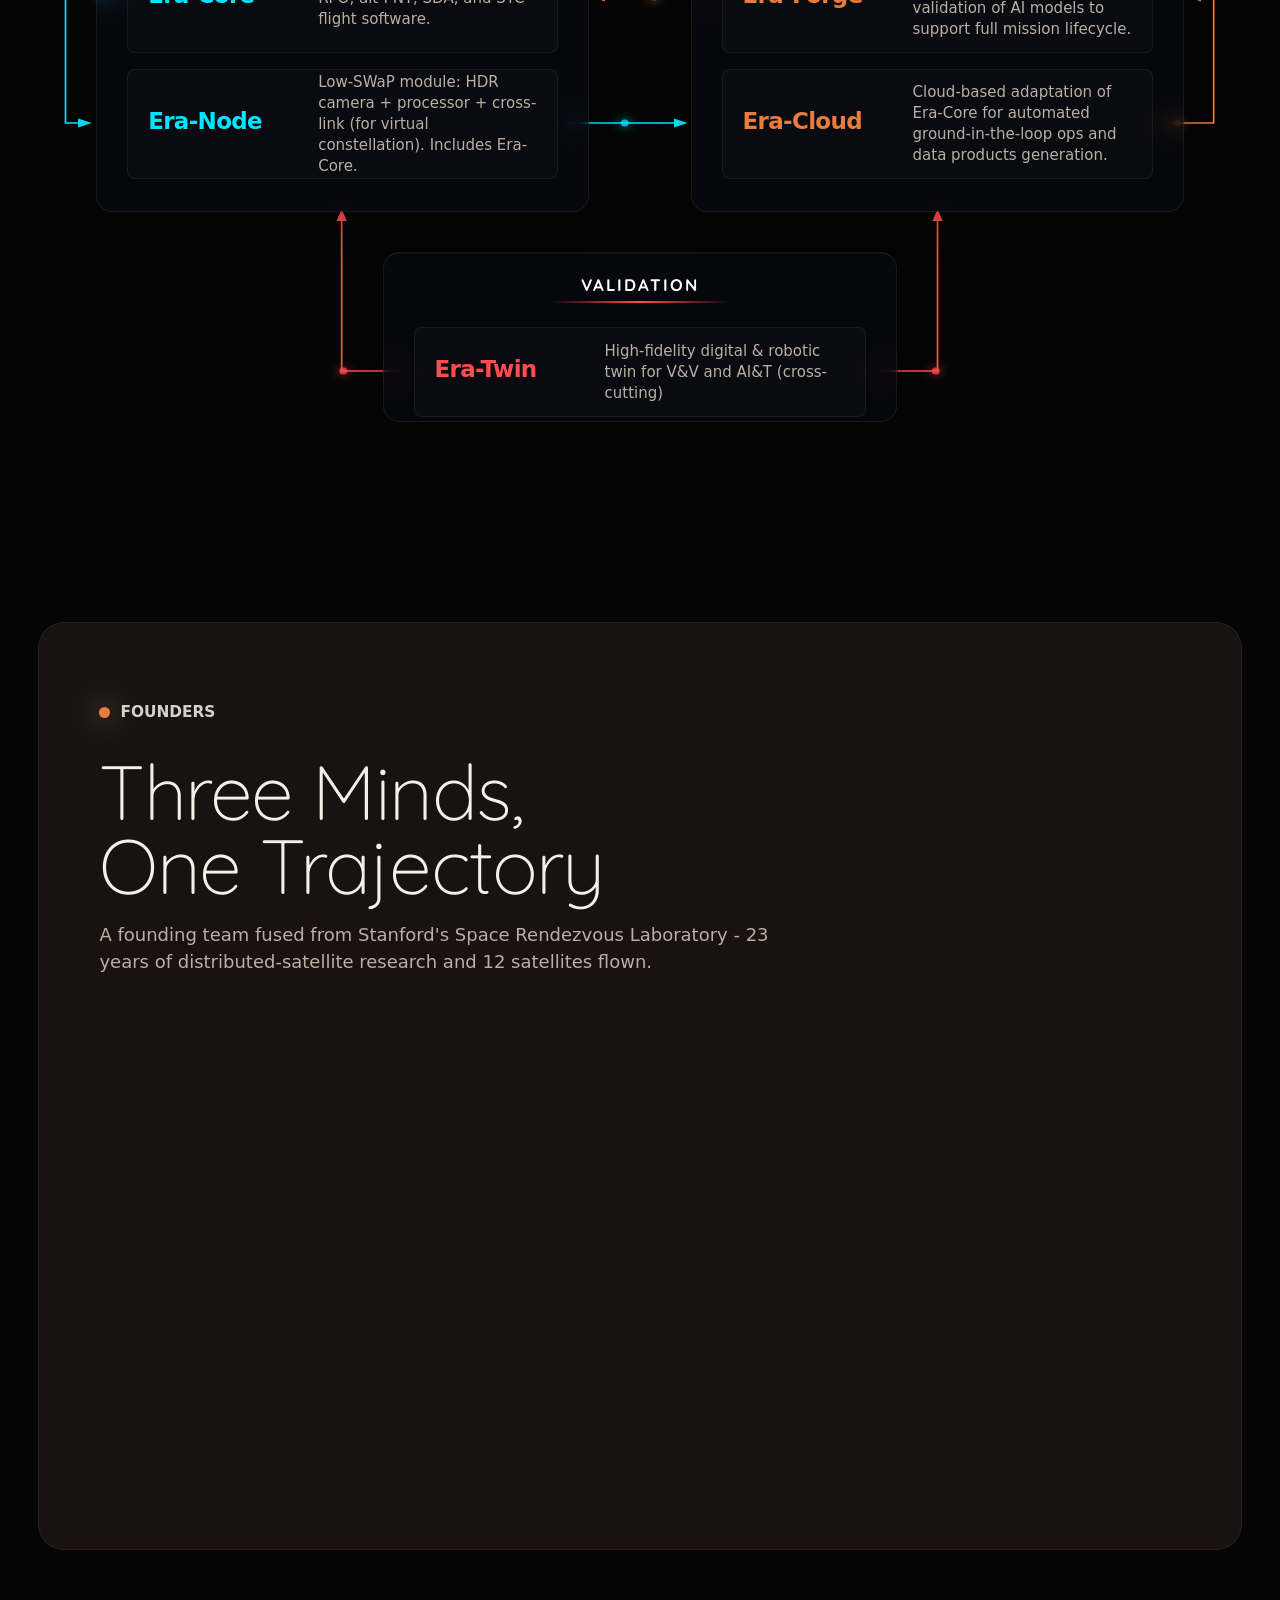
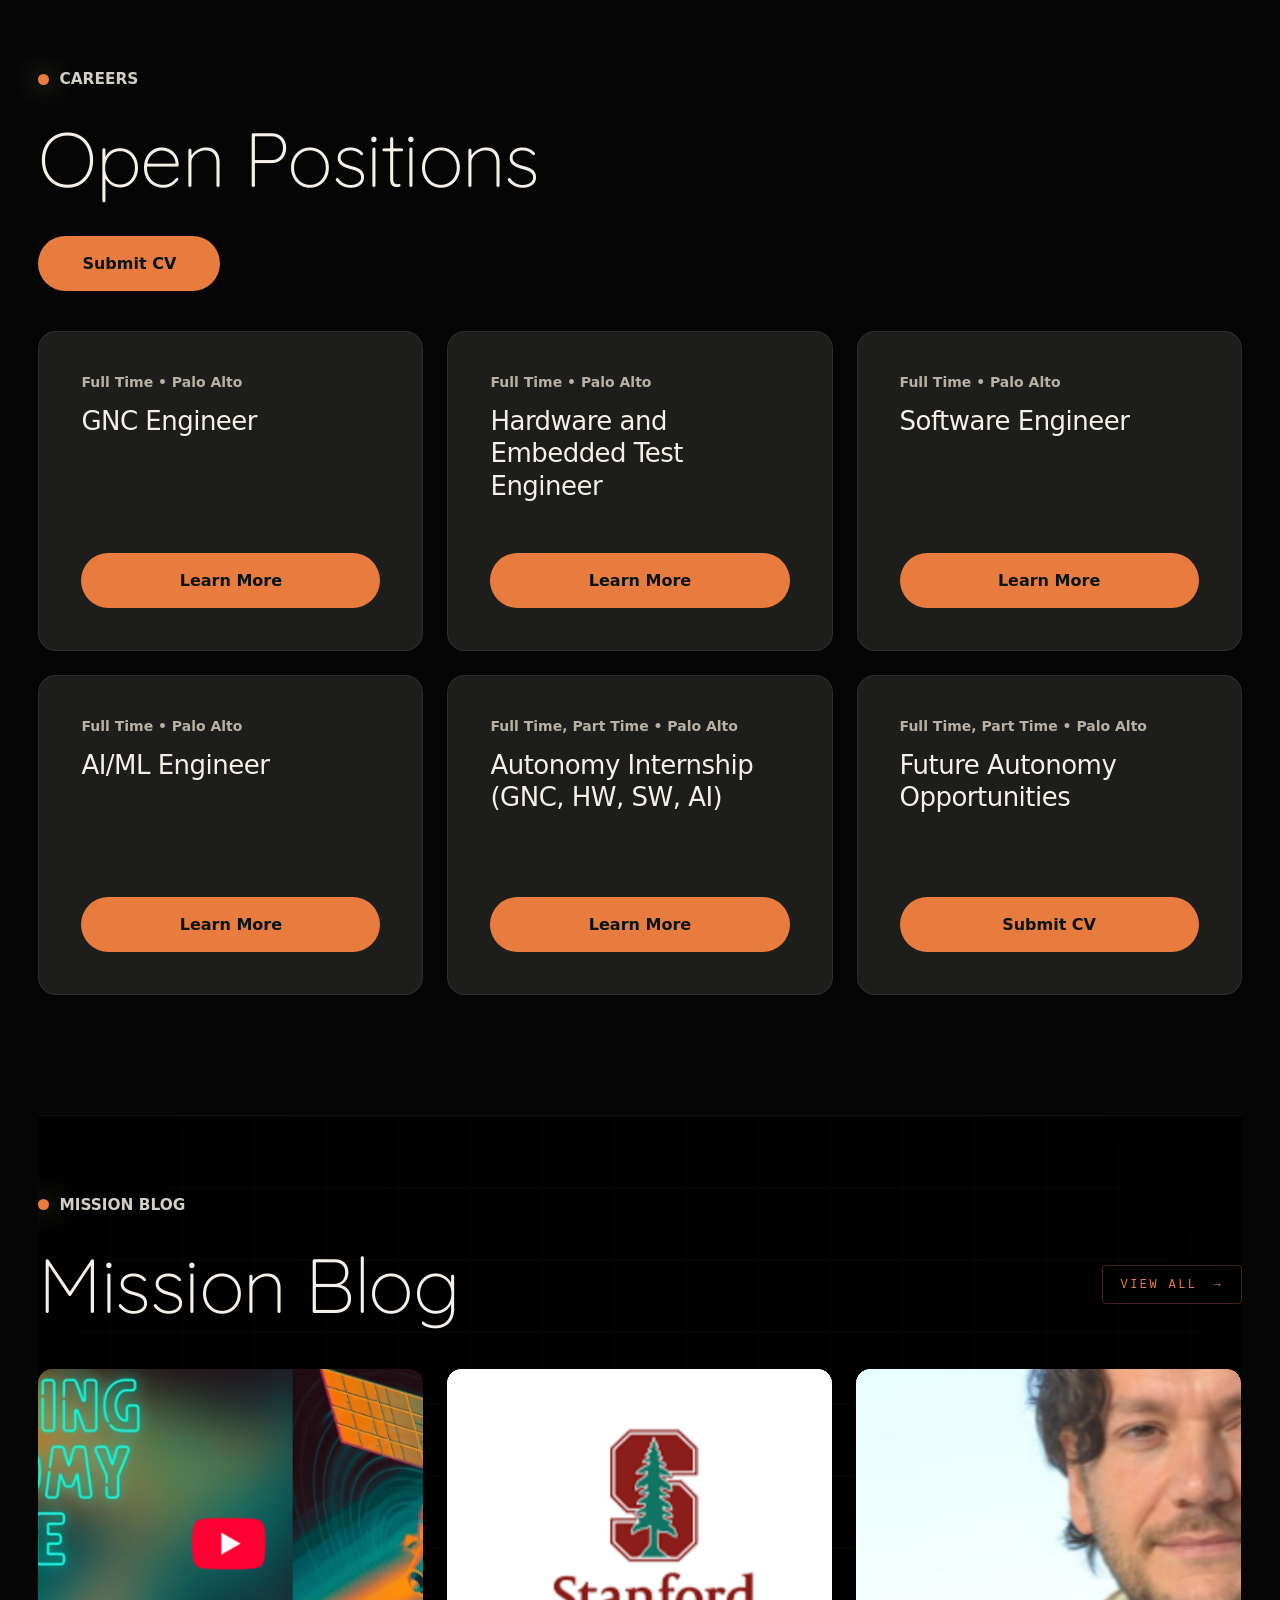
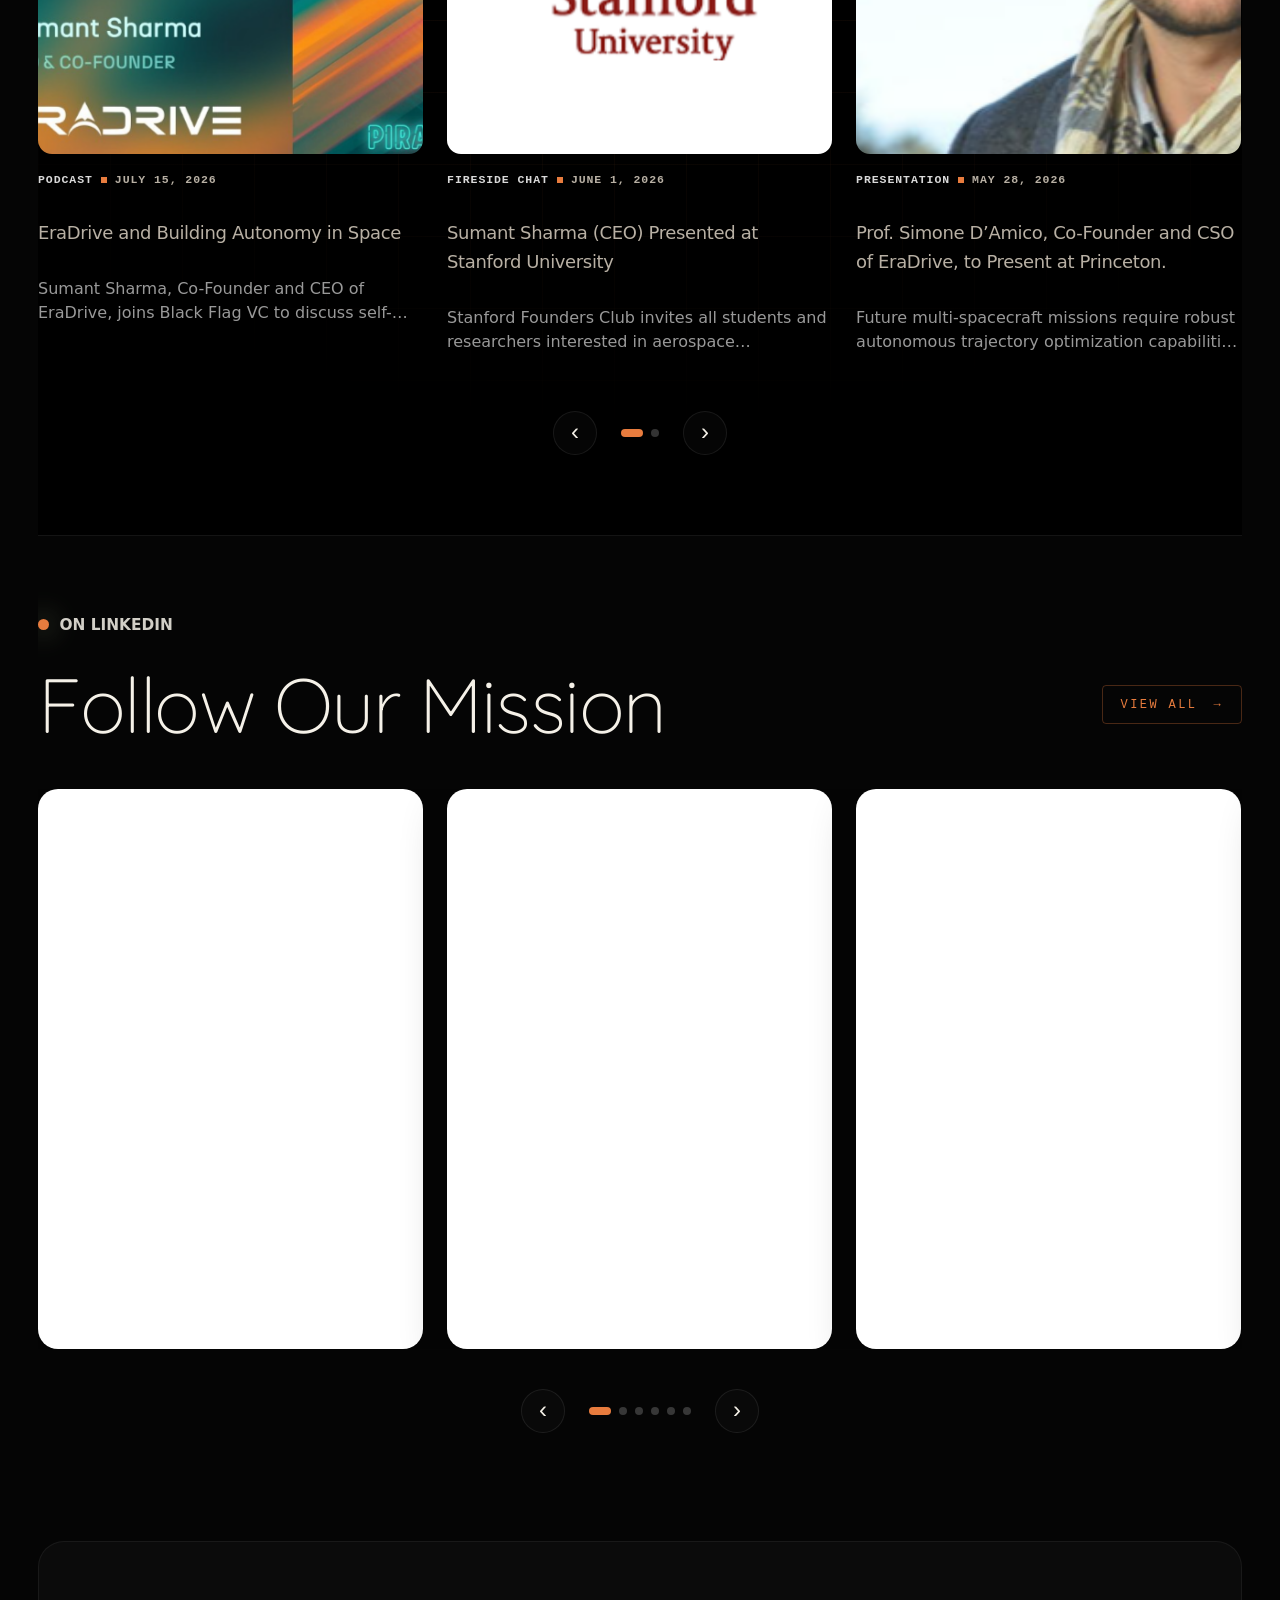
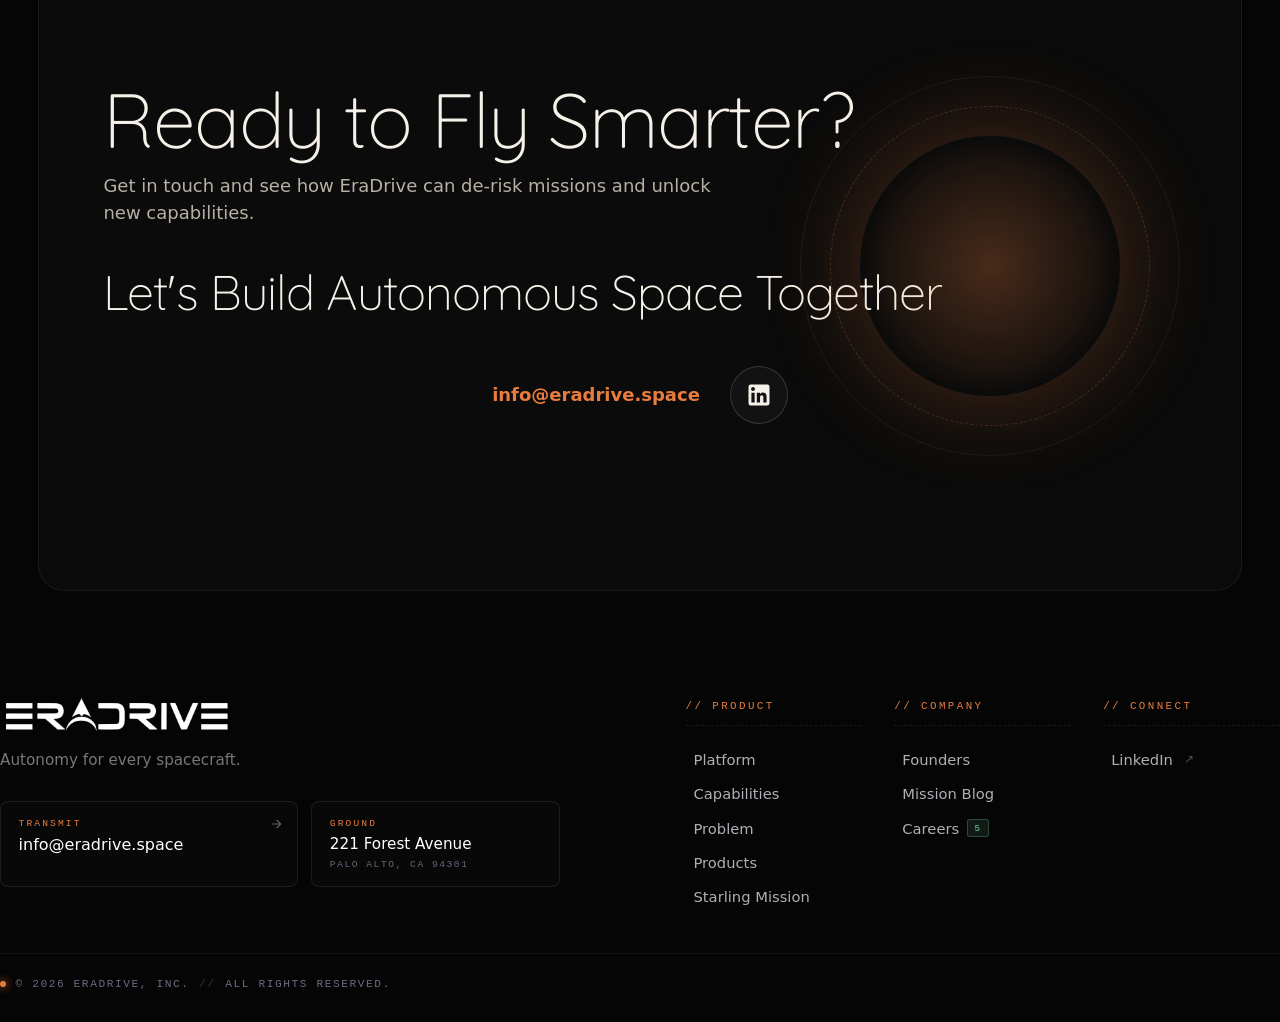
==== commit 2cceea5f: "Update product names, team description, and Starling mission details" ====
--- a/index.html
+++ b/index.html
@@ -323,13 +323,13 @@
               <div class="header-line line-cyan"></div>
             </div>
             <div class="column-body">
-              <div class="diagram-card card-cyan" id="card-era-sw">
-                <div class="card-label">Era-A SW</div>
+              <div class="diagram-card card-cyan" id="card-era-core">
+                <div class="card-label">Era-Core</div>
                 <div class="card-text">AI-Boosted Autonomous RPO, alt-PNT, SDA, and STC flight software.</div>
               </div>
-              <div class="diagram-card card-cyan" id="card-era-hw">
-                <div class="card-label">Era-A HW</div>
-                <div class="card-text">Low-SWaP module: HDR camera + processor + cross-link (for virtual constellation). Includes Era-A SW.</div>
+              <div class="diagram-card card-cyan" id="card-era-node">
+                <div class="card-label">Era-Node</div>
+                <div class="card-text">Low-SWaP module: HDR camera + processor + cross-link (for virtual constellation). Includes Era-Core.</div>
               </div>
             </div>
           </div>
@@ -342,12 +342,12 @@
             </div>
             <div class="column-body">
               <div class="diagram-card card-orange" id="card-era-forge">
-                <div class="card-label">Era-A Forge</div>
+                <div class="card-label">Era-Forge</div>
                 <div class="card-text">Cloud-based service for customized training and validation of AI models to support full mission lifecycle.</div>
               </div>
               <div class="diagram-card card-orange" id="card-era-cloud">
-                <div class="card-label">Era-A Cloud</div>
-                <div class="card-text">Cloud-based adaptation of Era-A SW for automated ground-in-the-loop ops and data products generation.</div>
+                <div class="card-label">Era-Cloud</div>
+                <div class="card-text">Cloud-based adaptation of Era-Core for automated ground-in-the-loop ops and data products generation.</div>
               </div>
             </div>
           </div>
@@ -360,7 +360,7 @@
             </div>
             <div class="column-body">
               <div class="diagram-card card-red" id="card-era-twin">
-                <div class="card-label">Era-A Twin</div>
+                <div class="card-label">Era-Twin</div>
                 <div class="card-text">High-fidelity digital & robotic twin for V&V and AI&T (cross-cutting)</div>
               </div>
             </div>
@@ -376,8 +376,8 @@
     <section class="founders-section container" id="team">
       <p class="eyebrow"><span></span>FOUNDERS</p>
       <div class="founders-intro">
-        <h2>Three Minds,<br>One Trajectory.</h2>
-        <p style="font-size: 18px; color: var(--muted); line-height: 1.5; max-width: 700px;">A founding team fused from Stanford's aerospace lab - 23 years of distributed-satellite research and 12 satellites flown.</p>
+        <h2>Three Minds,<br>One Trajectory</h2>
+        <p style="font-size: 18px; color: var(--muted); line-height: 1.5; max-width: 700px;">A founding team fused from Stanford's Space Rendezvous Laboratory - 23 years of distributed-satellite research and 12 satellites flown.</p>
       </div>
       
       <div class="founders-grid">
